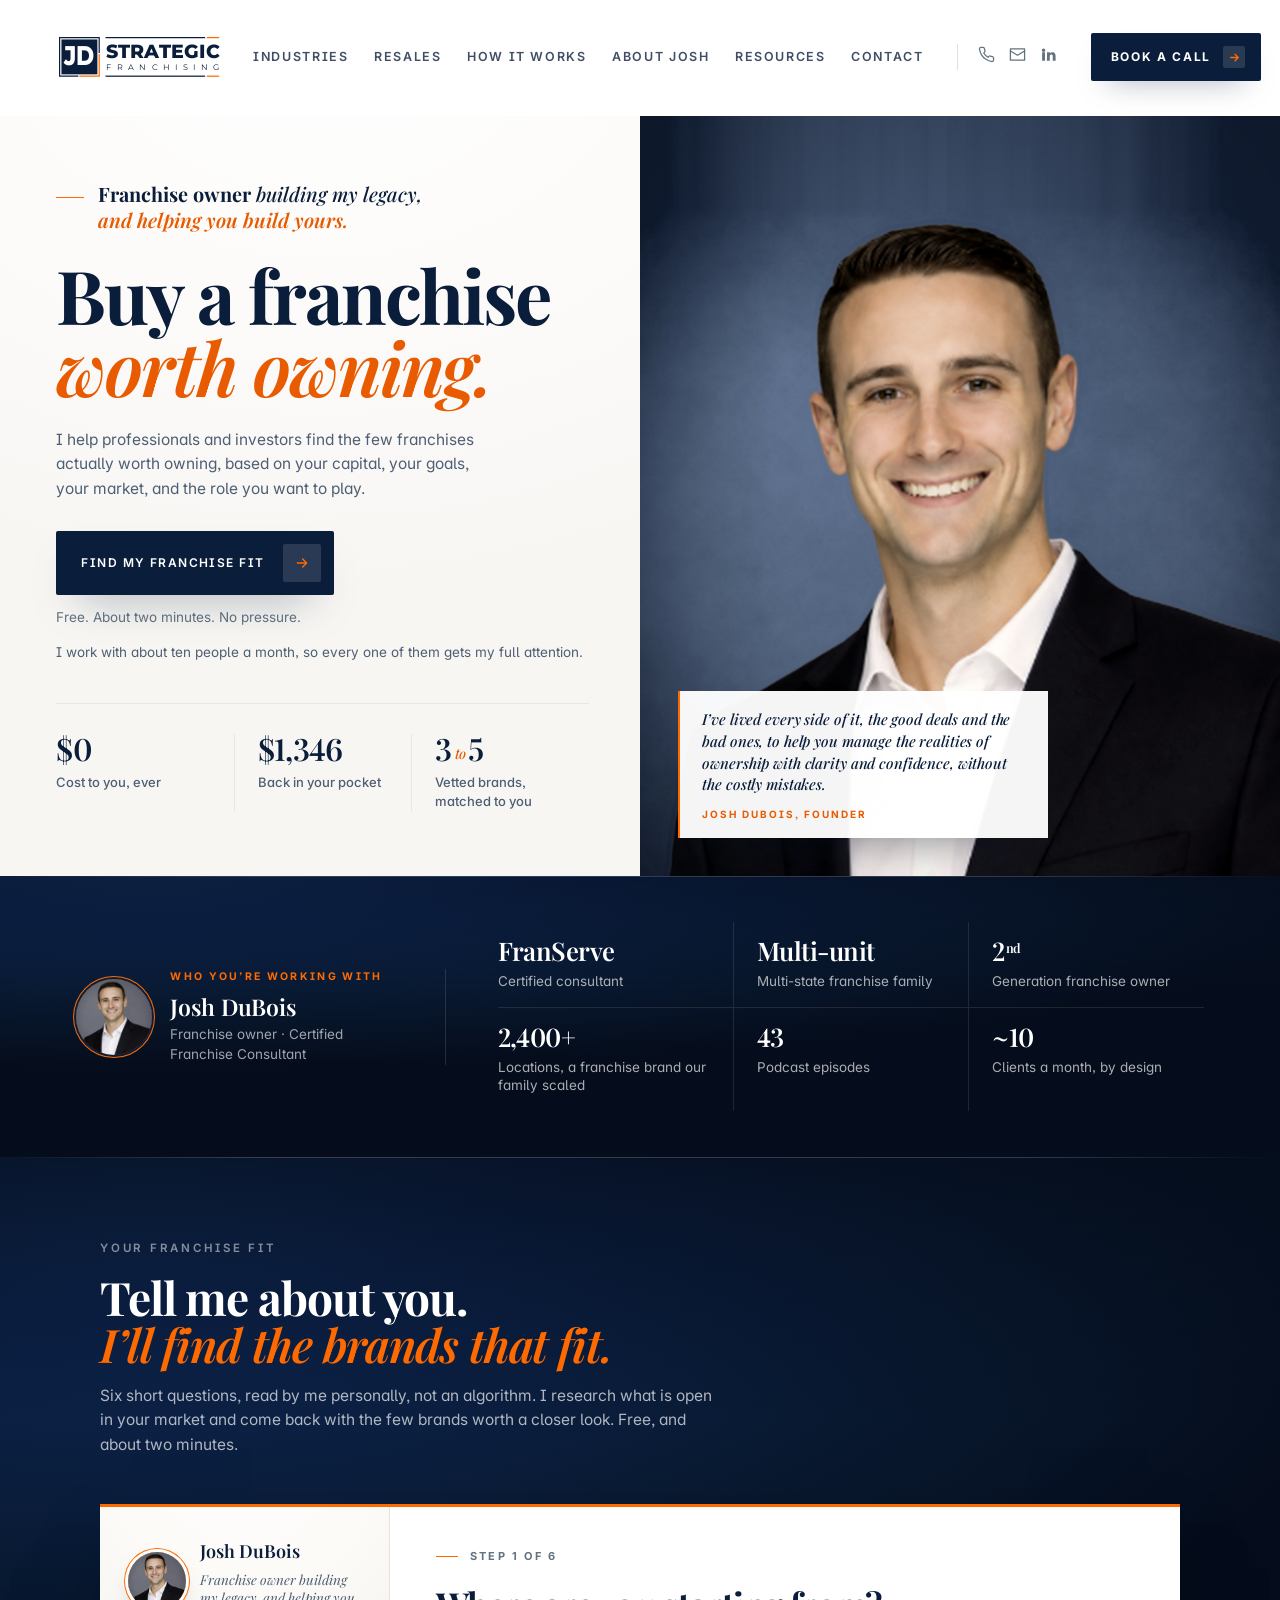
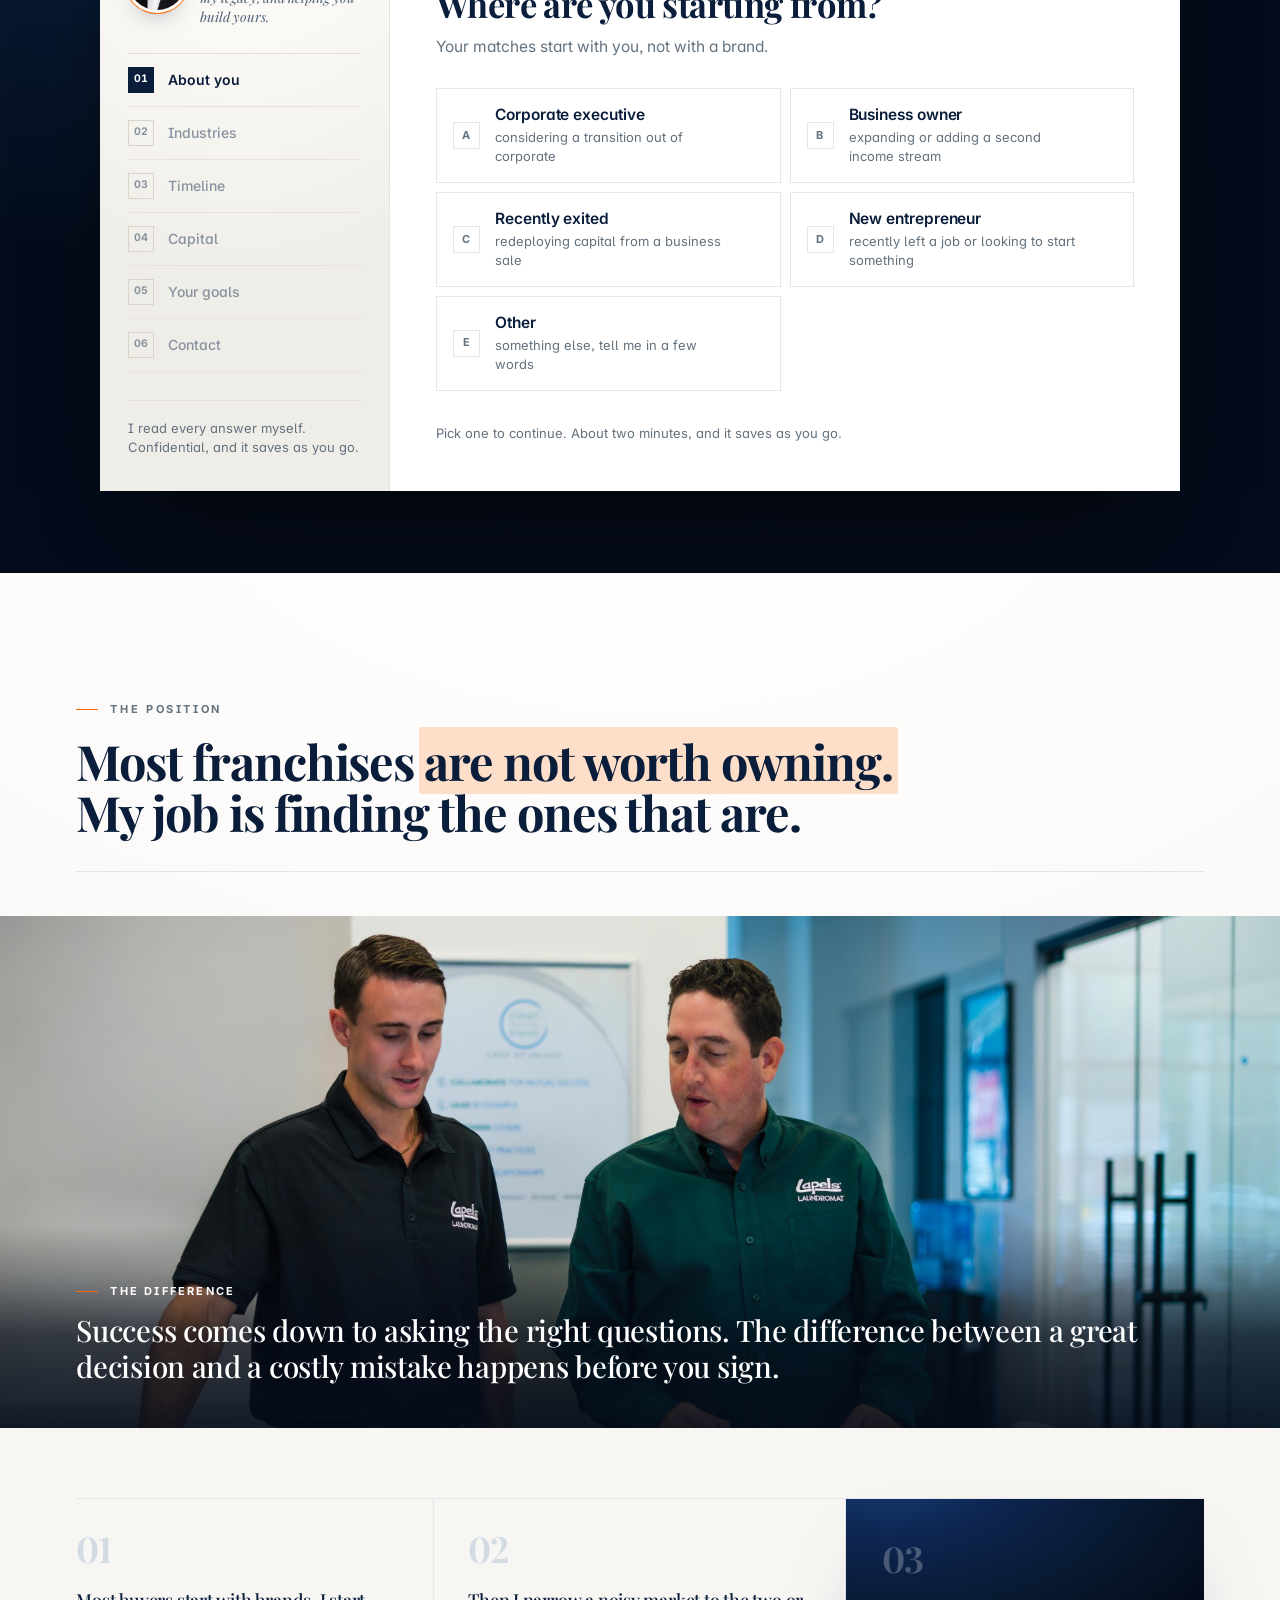
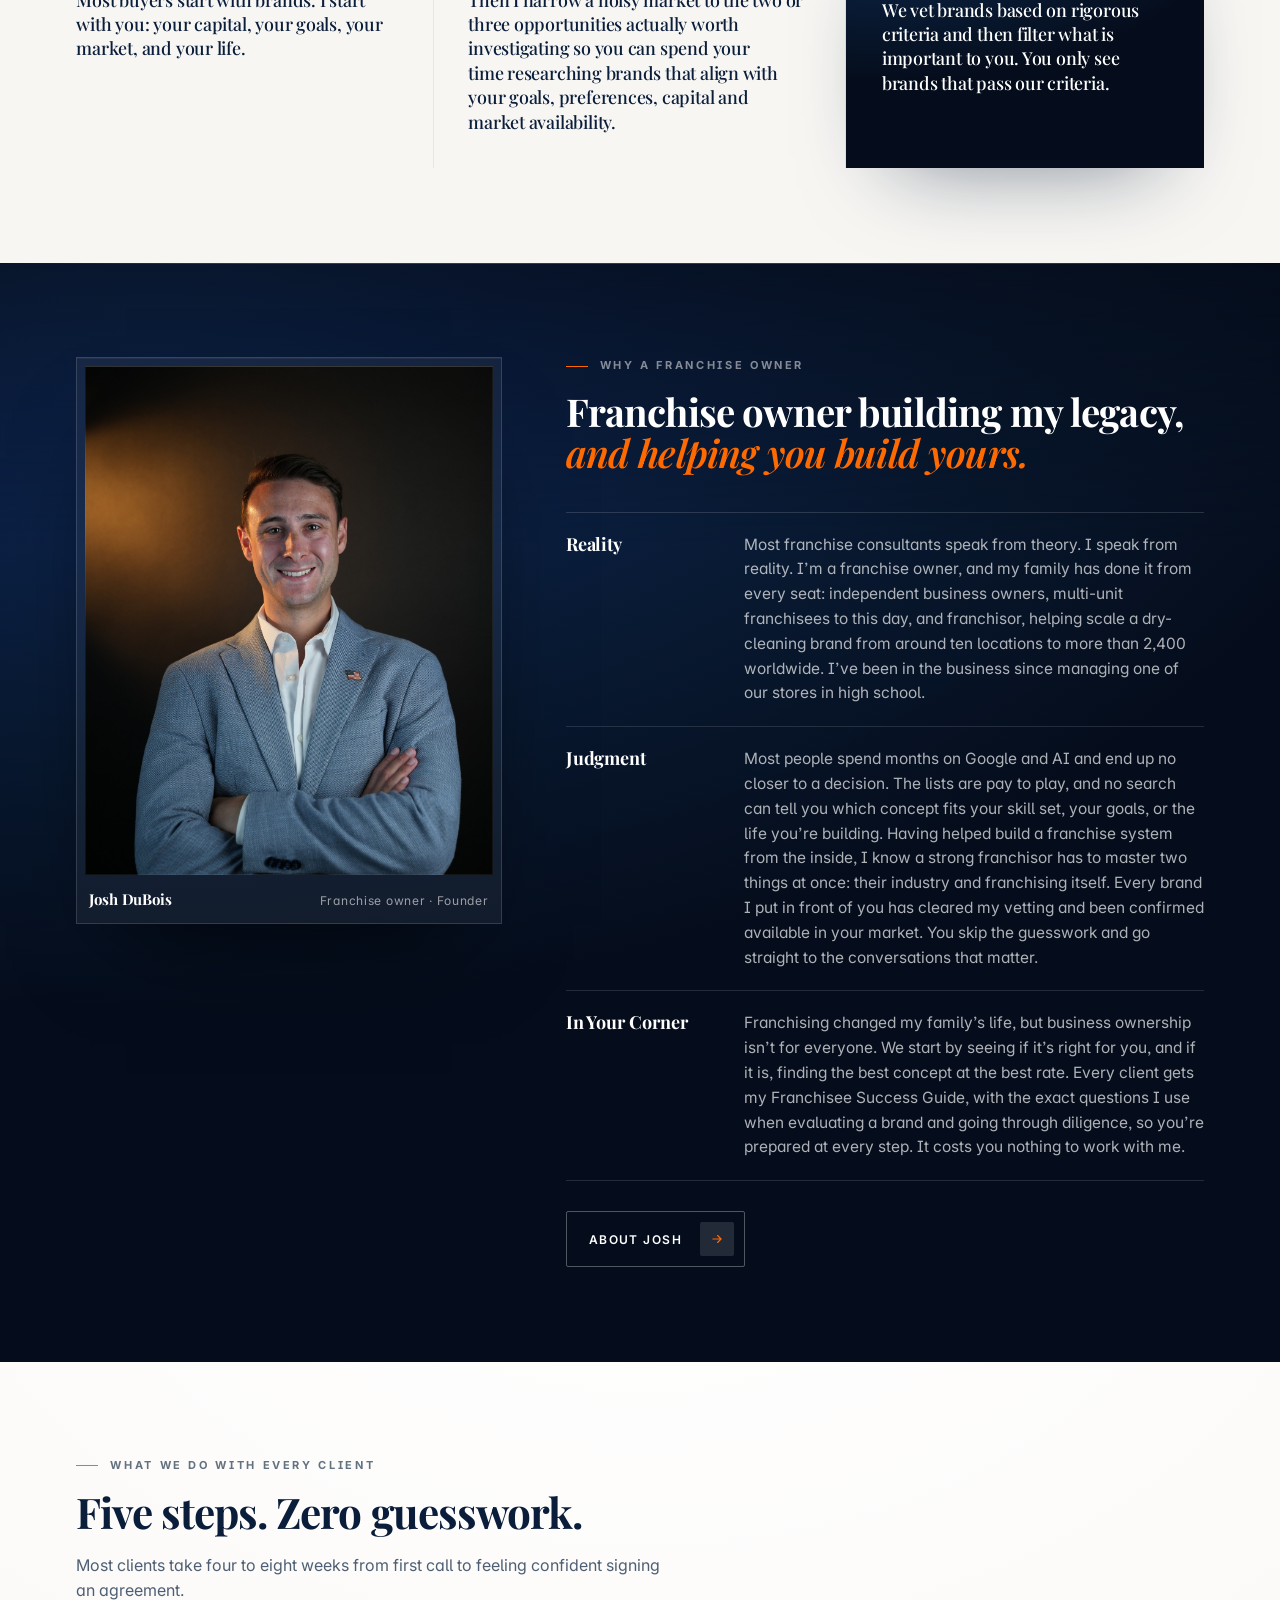
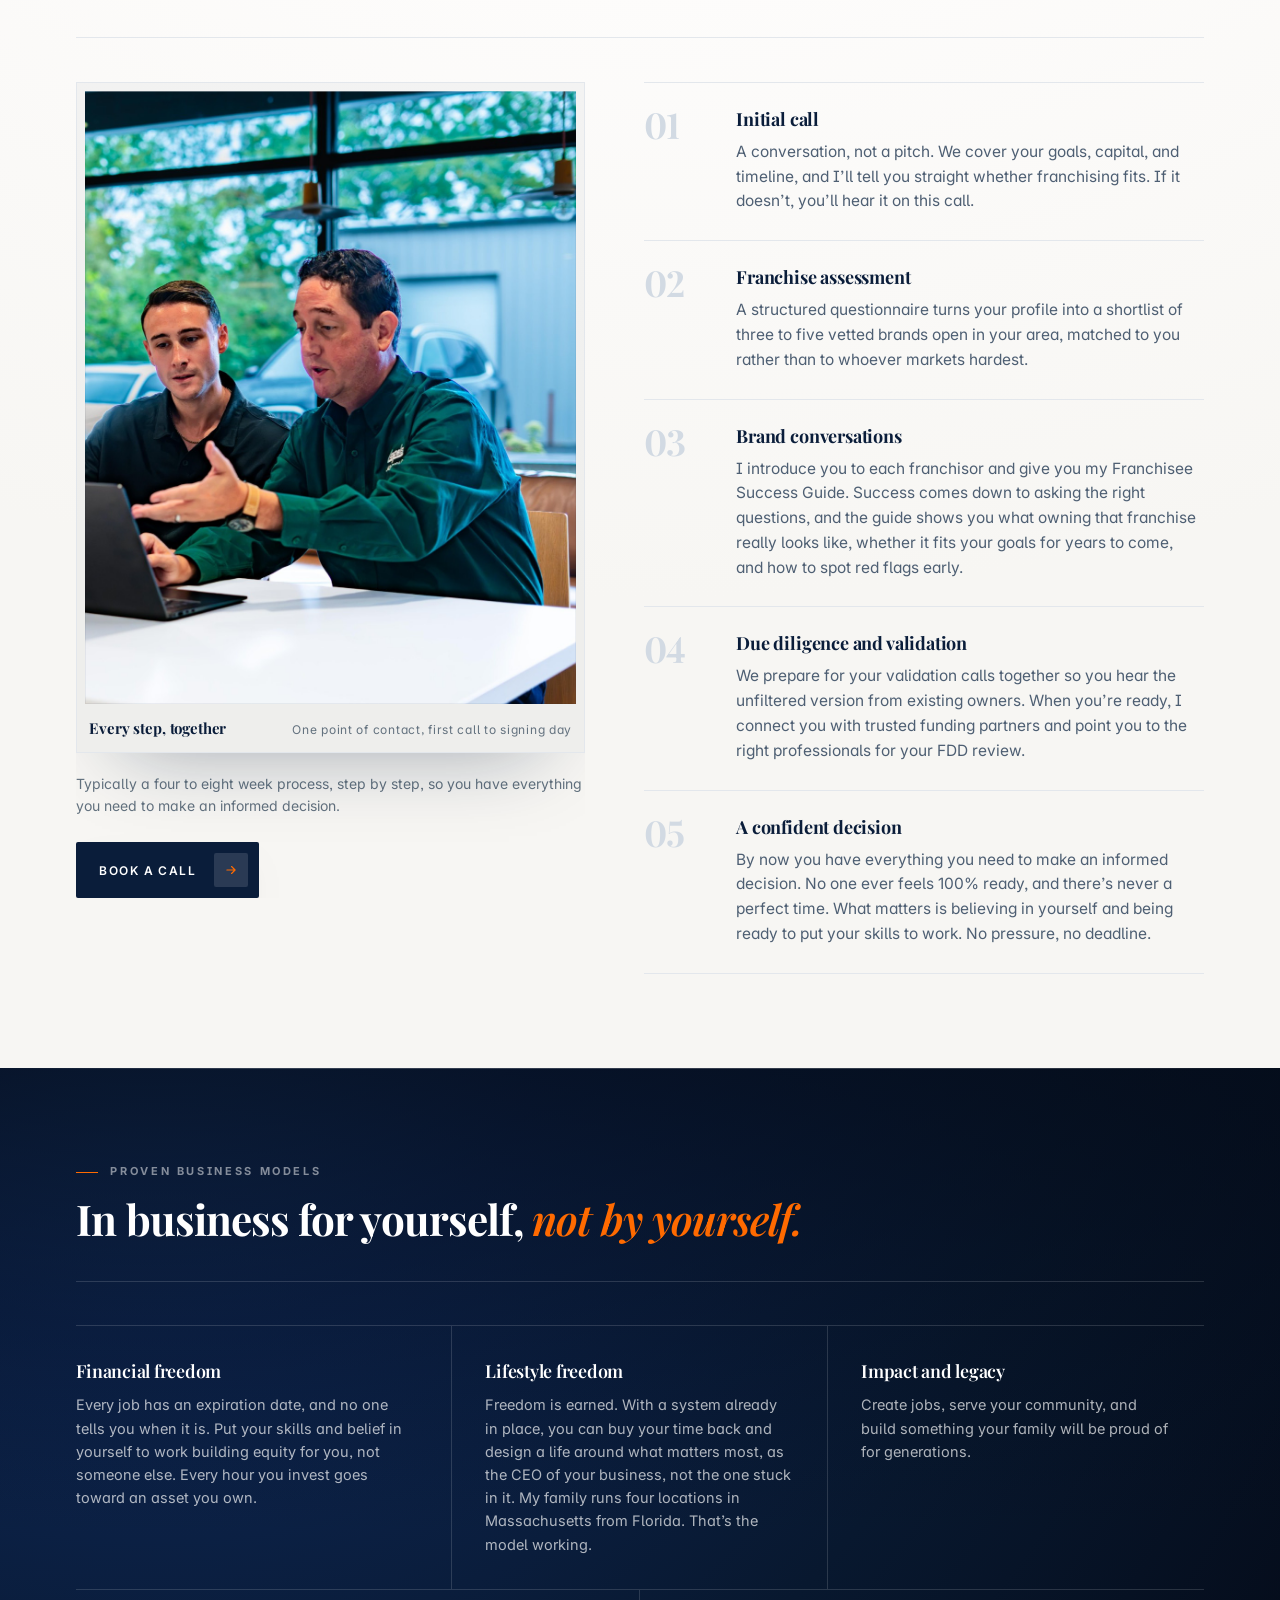
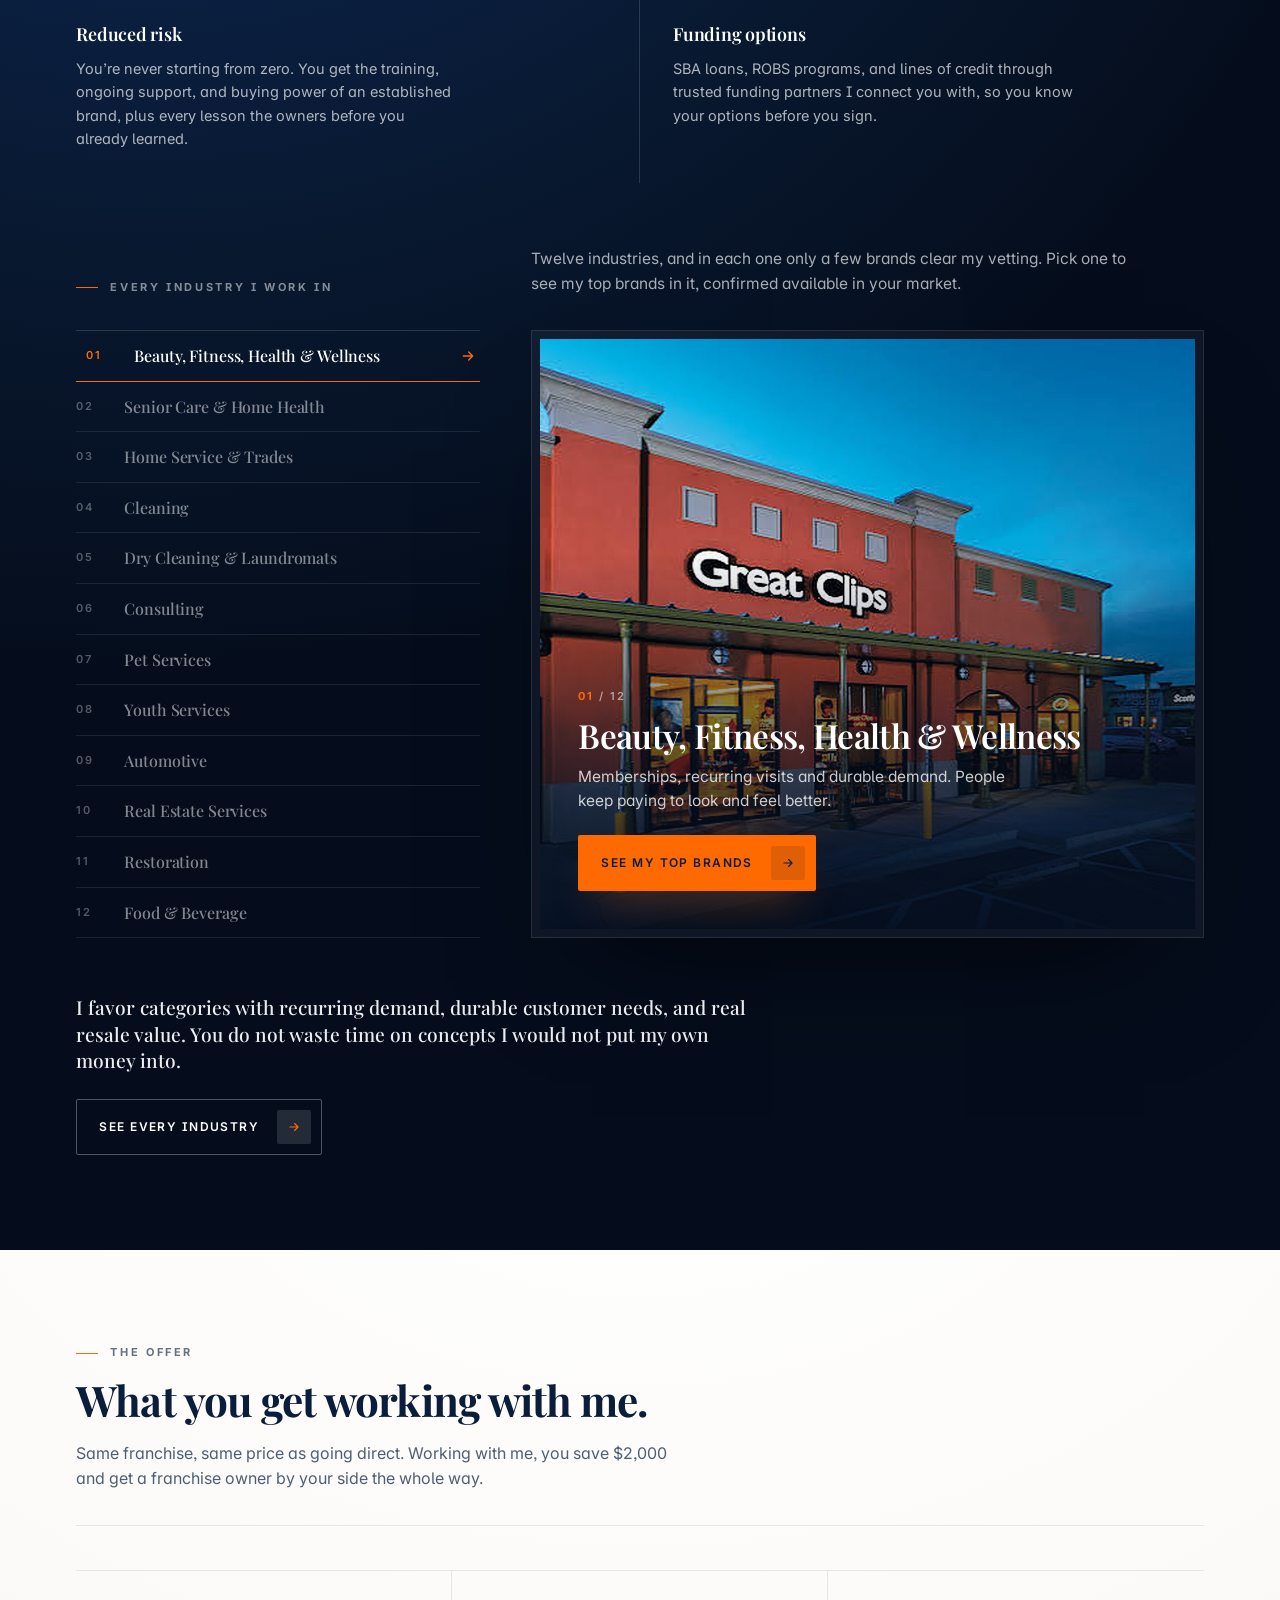
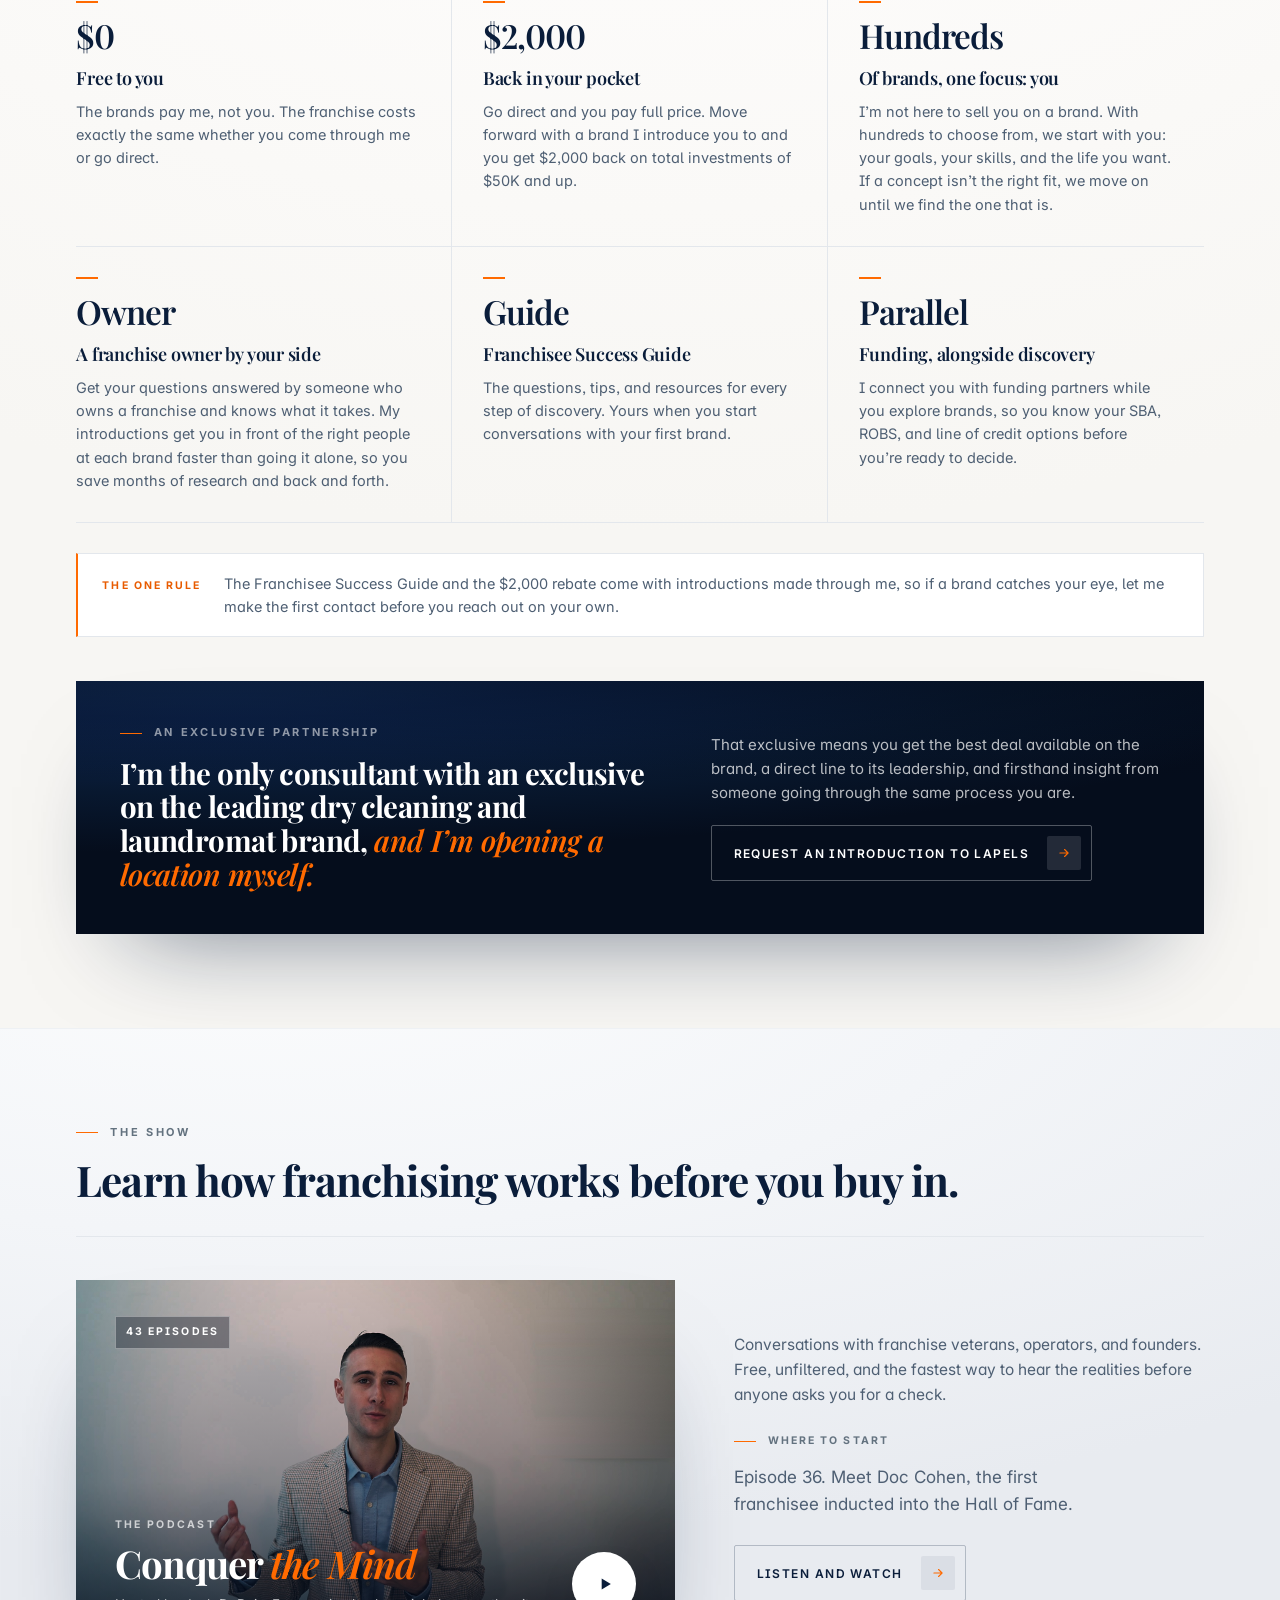
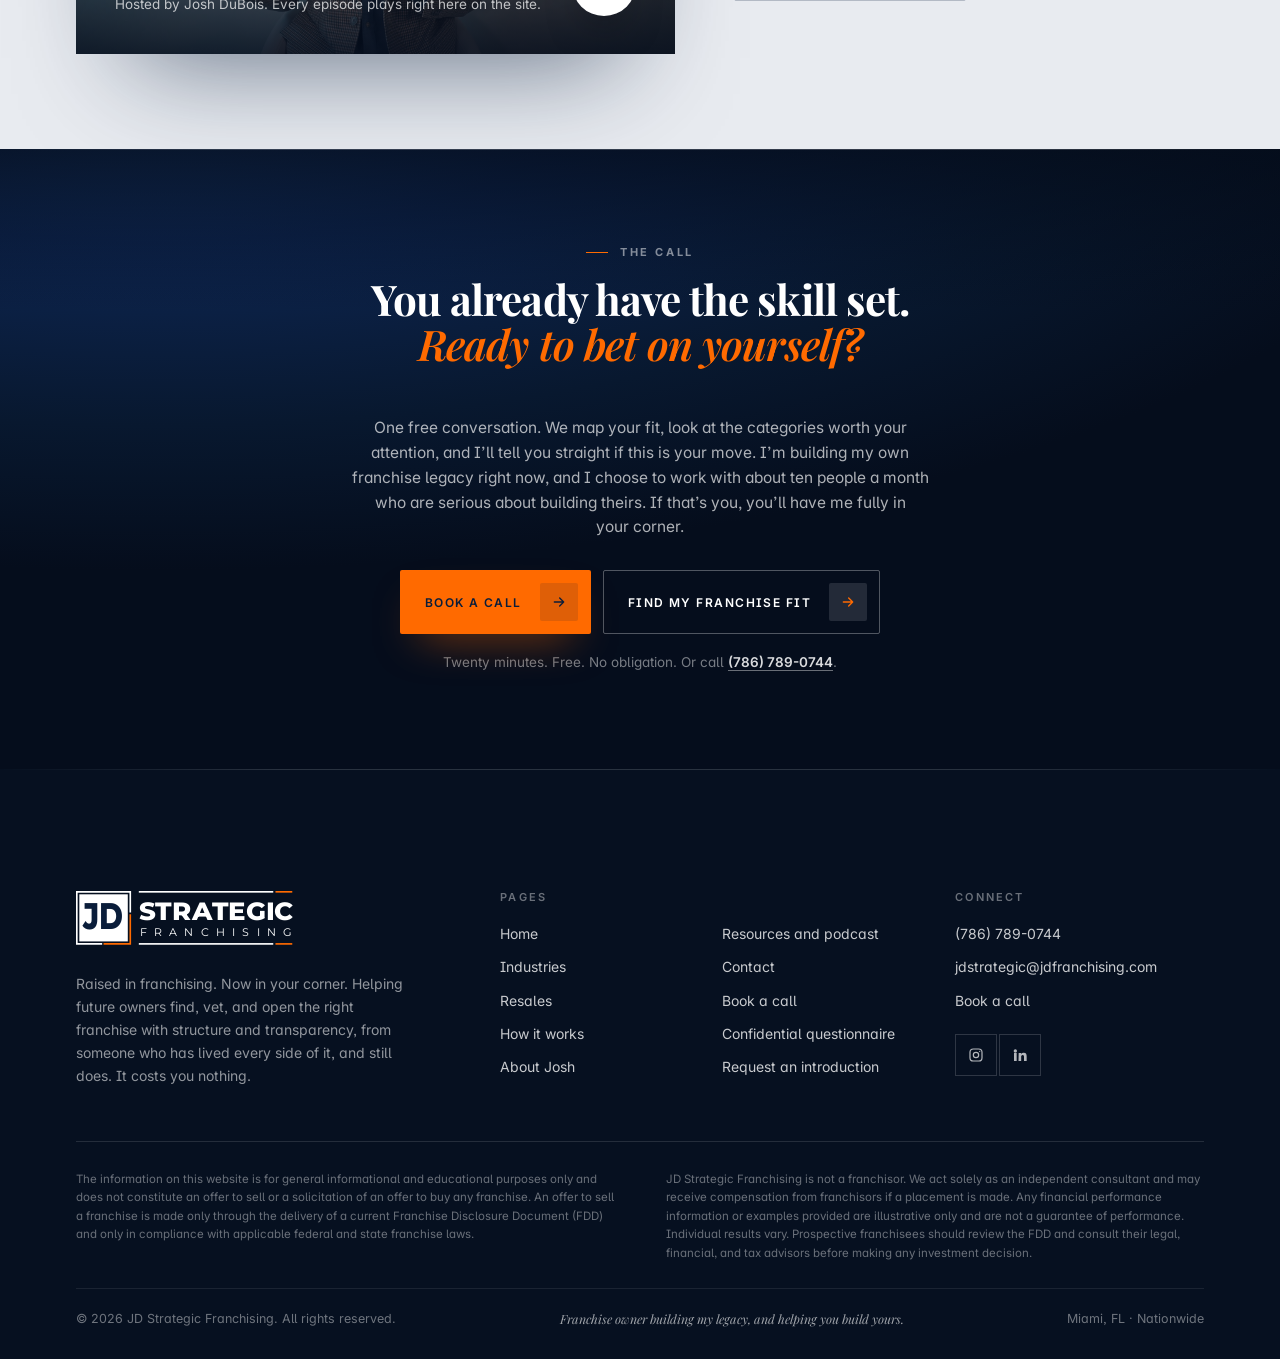
==== index.html @ 0be51eba "Round 29: industries rebuilt from Josh's Dropbox — his 12 categories and brand photos on the Industr" ====
<!doctype html>
<html lang="en">
<head>
<meta charset="utf-8">
<meta name="viewport" content="width=device-width, initial-scale=1, viewport-fit=cover">
<title>JD Strategic Franchising | Expert Franchise Coach, Top Franchise Opportunities</title>
<meta name="description" content="Expert franchise coach, free to clients. Josh DuBois, a second-generation franchise owner, helps professionals and investors find the top franchise opportunities actually worth owning, then coaches them to signing day.">
<meta name="theme-color" content="#0A1D3A">
<link rel="canonical" href="https://javmartz04-ship-it.github.io/jd-strategic-site/">
<meta property="og:type" content="website">
<meta property="og:title" content="JD Strategic Franchising | Buy a Franchise Worth Owning">
<meta property="og:description" content="Raised in franchising. Now on your side of the table.">
<link rel="icon" type="image/png" sizes="64x64" href="assets/favicon.png">
<link rel="apple-touch-icon" sizes="180x180" href="assets/apple-touch-icon.png">
<meta property="og:image" content="assets/og.jpg">
<meta property="og:url" content="https://javmartz04-ship-it.github.io/jd-strategic-site/">
<meta name="twitter:card" content="summary_large_image">
<meta name="twitter:image" content="assets/og.jpg">
<link rel="preconnect" href="https://fonts.googleapis.com">
<link rel="preconnect" href="https://fonts.gstatic.com" crossorigin>
<link href="https://fonts.googleapis.com/css2?family=Playfair+Display:ital,wght@0,400..900;1,400..900&family=Inter:opsz,wght@14..32,400..700&family=Montserrat:wght@400;800&display=swap" rel="stylesheet">
<link rel="preload" as="image" href="assets/josh/hero.jpg?v=20261029c" fetchpriority="high">
<link rel="stylesheet" href="assets/site.css">
</head>
<body>
<svg width="0" height="0" style="position:absolute" aria-hidden="true">
  <symbol id="jd-mark" viewBox="0 0 1576 392">
    <path d="M0 0H400V156H388V12H12V378H190V390H0Z" fill="var(--logo-box,#0A1D3A)"/>
    <rect x="24" y="24" width="352" height="342" fill="var(--logo-box,#0A1D3A)"/>
    <text x="50" y="276" font-family="Montserrat,Inter,system-ui,sans-serif" font-weight="800" font-size="268" textLength="294" lengthAdjust="spacingAndGlyphs" fill="var(--logo-on-box,#fff)">JD</text>
    <path d="M388 168H400V390H200V378H388Z" fill="#FF6A00"/>
    <rect x="456" y="0" width="976" height="12" fill="currentColor"/>
    <rect x="1448" y="0" width="122" height="12" fill="#FF6A00"/>
    <text x="456" y="208" font-family="Montserrat,Inter,system-ui,sans-serif" font-weight="800" font-size="184" textLength="1120" lengthAdjust="spacingAndGlyphs" fill="currentColor">STRATEGIC</text>
    <text x="462" y="324" font-family="Montserrat,Inter,system-ui,sans-serif" font-weight="400" font-size="82" textLength="1106" lengthAdjust="spacing" fill="currentColor">FRANCHISING</text>
    <rect x="456" y="378" width="976" height="12" fill="currentColor"/>
    <rect x="1448" y="378" width="122" height="12" fill="#FF6A00"/>
  </symbol>
</svg>
<header class="nav" id="nav">
  <div class="nav-in">
    <a class="brand" href="index.html" aria-label="JD Strategic Franchising, home"><svg class="logo" role="img" aria-label="JD Strategic Franchising"><use href="#jd-mark"/></svg></a>
    <nav class="nav-links" aria-label="Primary">
      <a href="industries.html">Industries</a><a href="resales.html">Resales</a><a href="process.html">How It Works</a><a href="about.html">About Josh</a><a href="podcast.html">Resources</a><a href="contact.html">Contact</a>
    </nav>
    <div class="nav-ic">
      <a href="tel:+17867890744" aria-label="Call Josh"><svg viewBox="0 0 24 24" fill="none" stroke="currentColor" stroke-width="1.8" stroke-linecap="round" aria-hidden="true"><path d="M22 16.9v3a2 2 0 0 1-2.2 2 19.8 19.8 0 0 1-8.6-3.1 19.5 19.5 0 0 1-6-6A19.8 19.8 0 0 1 2.1 4.2 2 2 0 0 1 4.1 2h3a2 2 0 0 1 2 1.7c.1 1 .4 1.9.7 2.8a2 2 0 0 1-.5 2.1L8.1 9.9a16 16 0 0 0 6 6l1.3-1.3a2 2 0 0 1 2.1-.4c.9.3 1.8.6 2.8.7a2 2 0 0 1 1.7 2Z"/></svg></a>
      <a href="mailto:jdstrategic@jdfranchising.com" aria-label="Email Josh"><svg viewBox="0 0 24 24" fill="none" stroke="currentColor" stroke-width="1.8" stroke-linecap="round" stroke-linejoin="round" aria-hidden="true"><rect x="2" y="4" width="20" height="16"/><path d="m2 7 10 6 10-6"/></svg></a>
      <a href="https://www.linkedin.com/in/joshhdubois" target="_blank" rel="noopener" aria-label="Josh on LinkedIn"><svg viewBox="0 0 24 24" fill="currentColor" aria-hidden="true"><path d="M4.98 3.5A2.5 2.5 0 1 1 2.5 6 2.5 2.5 0 0 1 4.98 3.5ZM3 8.98h4v12H3Zm7 0h3.8v1.64h.05A4.17 4.17 0 0 1 17.6 8.7c3.7 0 4.4 2.43 4.4 5.6v6.68h-4v-5.92c0-1.41-.03-3.22-1.97-3.22s-2.27 1.54-2.27 3.12v6.02h-4Z"/></svg></a>
    </div>
    <a class="nav-cta" href="book.html">Book a Call<i aria-hidden="true"><svg viewBox="0 0 24 24" fill="none" stroke="currentColor" stroke-width="2.4" stroke-linecap="round" stroke-linejoin="round"><path d="M5 12h14M13 6l6 6-6 6"/></svg></i></a>
    <button class="burger" id="burger" aria-label="Open menu" aria-expanded="false" aria-controls="mmenu"><span></span></button>
  </div>
  
</header>
<div class="mmenu" id="mmenu">
  <a href="index.html">Home</a><a href="industries.html">Industries</a><a href="resales.html">Resales</a><a href="process.html">How It Works</a><a href="about.html">About Josh</a><a href="podcast.html">Resources</a><a href="contact.html">Contact</a><a href="contact.html">Find my franchise fit</a>
  <a class="btn btn-accent" href="book.html">Book a Call<svg viewBox="0 0 24 24" fill="none" stroke="currentColor" stroke-width="2" stroke-linecap="round" stroke-linejoin="round" aria-hidden="true"><path d="M5 12h14M13 6l6 6-6 6"/></svg></a>
</div>

<main id="top">
<section class="hero" id="hero" aria-labelledby="h1">
  <div class="hero-grid">
    <div class="hero-copy">
      <p class="eyebrow hv hero-line" style="--i:0"><span><b>Franchise owner</b> building my legacy, <em>and helping you build yours.</em></span></p>
      <h1 id="h1"><span class="ln"><span>Buy a franchise</span></span><span class="ln"><span class="it">worth owning.</span></span></h1>
      <p class="hero-sub hv" style="--i:3">I help professionals and investors find the few franchises actually worth owning, based on your capital, your goals, your market, and the role you want to play.</p>
      <div class="hero-act hv" style="--i:4"><a class="btn btn-solid hero-cta" href="https://jdstrategic.org/survey">Find My Franchise Fit<svg viewBox="0 0 24 24" fill="none" stroke="currentColor" stroke-width="2" stroke-linecap="round" stroke-linejoin="round" aria-hidden="true"><path d="M5 12h14M13 6l6 6-6 6"/></svg></a><p class="reassure">Free. About two minutes. No pressure.</p><p class="spots" data-spots></p></div>
      <div class="hstats">
        <div class="hstat hv" style="--i:6"><div class="n">$0</div><div class="l">Cost to you, ever</div></div>
        <div class="hstat hv" style="--i:7"><div class="n">$<span data-count="2000" data-fmt="comma">0</span></div><div class="l">Back in your pocket</div></div>
        <div class="hstat hv" style="--i:8"><div class="n">3<span class="to">to</span>5</div><div class="l">Vetted brands, matched to you</div></div>
      </div>
    </div>
    <figure class="hero-photo">
      <img src="assets/josh/hero.jpg?v=20261029c" width="1424" height="1600" alt="Josh DuBois, founder of JD Strategic Franchising" fetchpriority="high" decoding="async">
      <figcaption class="hero-quote hv" style="--i:9"><p>I&rsquo;ve lived every side of it, the good deals and the bad ones, to help you manage the realities of ownership with clarity and confidence, without the costly mistakes.</p><cite>Josh DuBois, Founder</cite></figcaption>
    </figure>
  </div>
</section>
<section class="wb" aria-label="Who you are working with">
  <div class="wb-in">
    <div class="wb-id"><img src="assets/josh/face.jpg?v=20261029" width="320" height="320" alt="Josh DuBois" loading="lazy" decoding="async"><div><p class="wb-k">Who you&rsquo;re working with</p><p class="wb-name">Josh DuBois</p><p class="wb-role">Franchise owner &middot; Certified Franchise Consultant</p></div></div>
    <ul class="wb-stats">
      <li><b>FranServe</b><span>Certified consultant</span></li>
      <li><b>Multi-unit</b><span>Multi-state franchise family</span></li>
      <li><b>2<sup>nd</sup></b><span>Generation franchise owner</span></li>
      <li><b>2,400+</b><span>Locations, a franchise brand our family scaled</span></li>
      <li><b>43</b><span>Podcast episodes</span></li>
      <li><b>~10</b><span>Clients a month, by design</span></li>
    </ul>
  </div>
</section>
<section class="fit dark" id="fit" aria-labelledby="fitH">
  <div class="wrap">
    <div class="fit-head" data-r>
      <p class="eyebrow">Your franchise fit</p>
      <h2 id="fitH">Tell me about you. <span class="it br">I&rsquo;ll find the brands that fit.</span></h2>
      <p class="lede">Six short questions, read by me personally, not an algorithm. I research what is open in your market and come back with the few brands worth a closer look. Free, and about two minutes.</p>
    </div>
    <div class="fitbox fit2" data-r data-d="1">
      <aside class="fitrail" aria-label="Your progress">
        <figure class="fitwho"><img src="assets/josh/face.jpg?v=20261029" width="320" height="320" alt="Josh DuBois" loading="lazy" decoding="async"><figcaption><b>Josh DuBois</b><span>Franchise owner building my legacy, and helping you build yours.</span></figcaption></figure>
        <ol class="fitsteps"><li class="on">About you</li><li>Industries</li><li>Timeline</li><li>Capital</li><li>Your goals</li><li>Contact</li></ol>
        <p class="fitrail-note">I read every answer myself. Confidential, and it saves as you go.</p>
      </aside>
      <div class="fitmain">
      <div class="fittop"><span class="fitstep">Step 1 of 6</span></div>
      <div class="fitstage" id="fitStage" aria-live="polite">
        <div class="fitfall"><p class="fithint">The short questionnaire needs JavaScript. You can start the full one instead.</p><a class="btn btn-accent" href="questionnaire.html">Take The Full Questionnaire<svg viewBox="0 0 24 24" fill="none" stroke="currentColor" stroke-width="2" stroke-linecap="round" stroke-linejoin="round" aria-hidden="true"><path d="M5 12h14M13 6l6 6-6 6"/></svg></a></div>
      </div>
      </div>
    </div>
  </div>
</section>
<section class="chapter paper" id="position" aria-labelledby="t1">
  <div class="wrap">
    <div class="ch-open" data-r><div class="ch-head"><p class="ch-run"><i></i>The position</p><h2 class="ch-title" id="t1">Most franchises <span class="hl">are not worth owning.</span> My job is finding the ones that are.</h2></div></div>
  </div>
  <figure class="bleed" data-bleed>
    <img src="assets/josh/plans.jpg" width="2000" height="1333" style="object-position:50% 30%" alt="Josh DuBois reviewing build-out plans with a franchise owner" loading="lazy" decoding="async">
    <div class="veil" aria-hidden="true"></div>
    <figcaption><span><b>The difference</b>Success comes down to asking the right questions. The difference between a great decision and a costly mistake happens before you sign.</span></figcaption>
  </figure>
  <div class="wrap">
    <div class="pov">
      <div class="pov-c" data-r><span class="numbig">01</span><p>Most buyers start with brands. I start with you: your capital, your goals, your market, and your life.</p></div>
      <div class="pov-c" data-r data-d="1"><span class="numbig">02</span><p>Then I narrow a noisy market to the two or three opportunities actually worth investigating so you can spend your time researching brands that align with your goals, preferences, capital and market availability.</p></div>
      <div class="pov-c" data-r data-d="2"><span class="numbig">03</span><p>We vet brands based on rigorous criteria and then filter what is important to you. You only see brands that pass our criteria.</p></div>
    </div>
  </div>
</section>
<section class="chapter dark" id="who" aria-labelledby="tw">
  <div class="wrap">
    <div class="who">
      <figure class="who-fig mat r45" data-r><span class="core"><img src="assets/josh/who.jpg?v=r28" width="1333" height="1666" alt="Josh DuBois" loading="lazy" decoding="async"></span><figcaption><b>Josh DuBois</b><span>Franchise owner · Founder</span></figcaption></figure>
      <div class="who-copy">
        <div class="ch-open" data-r><div class="ch-head"><p class="ch-run"><i></i>Why a franchise owner</p><h2 class="ch-title" id="tw">Franchise owner building my legacy, <span class="it br">and helping you build yours.</span></h2></div></div>
        <div class="who-list">
          <div class="who-i" data-r><h3>Reality</h3><p>Most franchise consultants speak from theory. I speak from reality. I&rsquo;m a franchise owner, and my family has done it from every seat: independent business owners, multi-unit franchisees to this day, and franchisor, helping scale a dry-cleaning brand from around ten locations to more than 2,400 worldwide. I&rsquo;ve been in the business since managing one of our stores in high school.</p></div>
          <div class="who-i" data-r data-d="1"><h3>Judgment</h3><p>Most people spend months on Google and AI and end up no closer to a decision. The lists are pay to play, and no search can tell you which concept fits your skill set, your goals, or the life you&rsquo;re building. Having helped build a franchise system from the inside, I know a strong franchisor has to master two things at once: their industry and franchising itself. Every brand I put in front of you has cleared my vetting and been confirmed available in your market. You skip the guesswork and go straight to the conversations that matter.</p></div>
          <div class="who-i" data-r data-d="2"><h3>In Your Corner</h3><p>Franchising changed my family&rsquo;s life, but business ownership isn&rsquo;t for everyone. We start by seeing if it&rsquo;s right for you, and if it is, finding the best concept at the best rate. Every client gets my Franchisee Success Guide, with the exact questions I use when evaluating a brand and going through diligence, so you&rsquo;re prepared at every step. It costs you nothing to work with me.</p></div>
        </div>
        <a class="btn btn-ghost" href="about.html" data-r data-d="3">About Josh<svg viewBox="0 0 24 24" fill="none" stroke="currentColor" stroke-width="2" stroke-linecap="round" stroke-linejoin="round" aria-hidden="true"><path d="M5 12h14M13 6l6 6-6 6"/></svg></a>
      </div>
    </div>
  </div>
</section>
<section class="chapter paper" id="process" aria-labelledby="t3">
  <div class="wrap">
    <div class="ch-open" data-r><div class="ch-head"><p class="ch-run"><i></i>What we do with every client</p><h2 class="ch-title" id="t3">Five steps. Zero guesswork.</h2><p class="ch-lede">Most clients take four to eight weeks from first call to feeling confident signing an agreement.</p></div></div>
    <div class="proc">
      <div class="proc-fig" data-r><figure class="mat r45"><span class="core"><img src="assets/josh/proc.jpg?v=r28" width="1066" height="1333" alt="Josh DuBois working through a plan with a franchise owner" loading="lazy" decoding="async"></span><figcaption><b>Every step, together</b><span>One point of contact, first call to signing day</span></figcaption></figure><p class="cap">Typically a four to eight week process, step by step, so you have everything you need to make an informed decision.</p><a class="btn btn-solid" href="book.html" style="margin-top:26px">Book a Call<svg viewBox="0 0 24 24" fill="none" stroke="currentColor" stroke-width="2" stroke-linecap="round" stroke-linejoin="round" aria-hidden="true"><path d="M5 12h14M13 6l6 6-6 6"/></svg></a></div>
      <div class="proc-list">
        <div class="proc-row" data-r><span class="numbig">01</span><div><h3>Initial call</h3><p>A conversation, not a pitch. We cover your goals, capital, and timeline, and I&rsquo;ll tell you straight whether franchising fits. If it doesn&rsquo;t, you&rsquo;ll hear it on this call.</p></div></div>
        <div class="proc-row" data-r data-d="1"><span class="numbig">02</span><div><h3>Franchise assessment</h3><p>A structured questionnaire turns your profile into a shortlist of three to five vetted brands open in your area, matched to you rather than to whoever markets hardest.</p></div></div>
        <div class="proc-row" data-r data-d="2"><span class="numbig">03</span><div><h3>Brand conversations</h3><p>I introduce you to each franchisor and give you my Franchisee Success Guide. Success comes down to asking the right questions, and the guide shows you what owning that franchise really looks like, whether it fits your goals for years to come, and how to spot red flags early.</p></div></div>
        <div class="proc-row" data-r data-d="3"><span class="numbig">04</span><div><h3>Due diligence and validation</h3><p>We prepare for your validation calls together so you hear the unfiltered version from existing owners. When you&rsquo;re ready, I connect you with trusted funding partners and point you to the right professionals for your FDD review.</p></div></div>
        <div class="proc-row" data-r data-d="4"><span class="numbig">05</span><div><h3>A confident decision</h3><p>By now you have everything you need to make an informed decision. No one ever feels 100% ready, and there&rsquo;s never a perfect time. What matters is believing in yourself and being ready to put your skills to work. No pressure, no deadline.</p></div></div>
      </div>
    </div>
  </div>
</section>
<section class="chapter dark" id="money" aria-labelledby="t4">
  <div class="wrap">
    <div class="ch-open" data-r><div class="ch-head"><p class="ch-run"><i></i>Proven business models</p><h2 class="ch-title" id="t4">In business for yourself, <span class="it">not by yourself.</span></h2></div></div>
    <div class="why five" data-r data-d="1">
      <div class="why-c"><h3>Financial freedom</h3><p>Every job has an expiration date, and no one tells you when it is. Put your skills and belief in yourself to work building equity for you, not someone else. Every hour you invest goes toward an asset you own.</p></div>
      <div class="why-c"><h3>Lifestyle freedom</h3><p>Freedom is earned. With a system already in place, you can buy your time back and design a life around what matters most, as the CEO of your business, not the one stuck in it. My family runs four locations in Massachusetts from Florida. That&rsquo;s the model working.</p></div>
      <div class="why-c"><h3>Impact and legacy</h3><p>Create jobs, serve your community, and build something your family will be proud of for generations.</p></div>
      <div class="why-c wide"><h3>Reduced risk</h3><p>You&rsquo;re never starting from zero. You get the training, ongoing support, and buying power of an established brand, plus every lesson the owners before you already learned.</p></div>
      <div class="why-c wide"><h3>Funding options</h3><p>SBA loans, ROBS programs, and lines of credit through trusted funding partners I connect you with, so you know your options before you sign.</p></div>
    </div>
  </div>
  <div class="wrap">
    <div class="inx-head" data-r><p class="ch-run"><i></i>Every industry I work in</p><p class="inx-sub">Twelve industries, and in each one only a few brands clear my vetting. Pick one to see my top brands in it, confirmed available in your market.</p></div>
    <div class="inx" id="inx" data-r data-d="1">
      <div class="inx-list" role="tablist" aria-label="Industries">
        <button type="button" class="inx-i" role="tab" id="inxT0" aria-controls="inxStage" aria-selected="true" data-i="0" data-name="Beauty, Fitness, Health &amp; Wellness" data-q="Health,%20Wellness%20%26%20Beauty" data-b="Memberships, recurring visits and durable demand. People keep paying to look and feel better."><span class="n">01</span><span class="t">Beauty, Fitness, Health &amp; Wellness</span><span class="go" aria-hidden="true"><svg viewBox="0 0 24 24" fill="none" stroke="currentColor" stroke-width="2" stroke-linecap="round" stroke-linejoin="round" aria-hidden="true"><path d="M5 12h14M13 6l6 6-6 6"/></svg></span><i class="bar" aria-hidden="true"></i></button>
        <button type="button" class="inx-i" role="tab" id="inxT1" aria-controls="inxStage" aria-selected="false" data-i="1" data-name="Senior Care &amp; Home Health" data-q="Senior%20Care" data-b="Demographics doing the work for you. Ten thousand Americans turn 65 every day."><span class="n">02</span><span class="t">Senior Care &amp; Home Health</span><span class="go" aria-hidden="true"><svg viewBox="0 0 24 24" fill="none" stroke="currentColor" stroke-width="2" stroke-linecap="round" stroke-linejoin="round" aria-hidden="true"><path d="M5 12h14M13 6l6 6-6 6"/></svg></span><i class="bar" aria-hidden="true"></i></button>
        <button type="button" class="inx-i" role="tab" id="inxT2" aria-controls="inxStage" aria-selected="false" data-i="2" data-name="Home Service &amp; Trades" data-q="Home%20Improvement%20%26%20Services" data-b="Always in demand, low overhead, and most of it runs from a van and a phone."><span class="n">03</span><span class="t">Home Service &amp; Trades</span><span class="go" aria-hidden="true"><svg viewBox="0 0 24 24" fill="none" stroke="currentColor" stroke-width="2" stroke-linecap="round" stroke-linejoin="round" aria-hidden="true"><path d="M5 12h14M13 6l6 6-6 6"/></svg></span><i class="bar" aria-hidden="true"></i></button>
        <button type="button" class="inx-i" role="tab" id="inxT3" aria-controls="inxStage" aria-selected="false" data-i="3" data-name="Cleaning" data-q="Cleaning%20Services" data-b="Contract revenue, repeat customers, and a model that scales by adding crews."><span class="n">04</span><span class="t">Cleaning</span><span class="go" aria-hidden="true"><svg viewBox="0 0 24 24" fill="none" stroke="currentColor" stroke-width="2" stroke-linecap="round" stroke-linejoin="round" aria-hidden="true"><path d="M5 12h14M13 6l6 6-6 6"/></svg></span><i class="bar" aria-hidden="true"></i></button>
        <button type="button" class="inx-i" role="tab" id="inxT4" aria-controls="inxStage" aria-selected="false" data-i="4" data-name="Dry Cleaning &amp; Laundromats" data-q="Laundry%20%26%20Dry%20Cleaning" data-b="Essential, recurring and recession-resistant. The category I chose for my own first location."><span class="n">05</span><span class="t">Dry Cleaning &amp; Laundromats</span><span class="go" aria-hidden="true"><svg viewBox="0 0 24 24" fill="none" stroke="currentColor" stroke-width="2" stroke-linecap="round" stroke-linejoin="round" aria-hidden="true"><path d="M5 12h14M13 6l6 6-6 6"/></svg></span><i class="bar" aria-hidden="true"></i></button>
        <button type="button" class="inx-i" role="tab" id="inxT5" aria-controls="inxStage" aria-selected="false" data-i="5" data-name="Consulting" data-q="B2B%20%26%20Business%20Services" data-b="Businesses buying from businesses. Bigger tickets, longer relationships."><span class="n">06</span><span class="t">Consulting</span><span class="go" aria-hidden="true"><svg viewBox="0 0 24 24" fill="none" stroke="currentColor" stroke-width="2" stroke-linecap="round" stroke-linejoin="round" aria-hidden="true"><path d="M5 12h14M13 6l6 6-6 6"/></svg></span><i class="bar" aria-hidden="true"></i></button>
        <button type="button" class="inx-i" role="tab" id="inxT6" aria-controls="inxStage" aria-selected="false" data-i="6" data-name="Pet Services" data-q="Pet%20Services" data-b="Owners spend on pets the way they spend on kids. Grooming, boarding, care."><span class="n">07</span><span class="t">Pet Services</span><span class="go" aria-hidden="true"><svg viewBox="0 0 24 24" fill="none" stroke="currentColor" stroke-width="2" stroke-linecap="round" stroke-linejoin="round" aria-hidden="true"><path d="M5 12h14M13 6l6 6-6 6"/></svg></span><i class="bar" aria-hidden="true"></i></button>
        <button type="button" class="inx-i" role="tab" id="inxT7" aria-controls="inxStage" aria-selected="false" data-i="7" data-name="Youth Services" data-q="Child%20Services%20%26%20Education" data-b="Parents pay for an edge, in every economy. Enrichment, tutoring, sport."><span class="n">08</span><span class="t">Youth Services</span><span class="go" aria-hidden="true"><svg viewBox="0 0 24 24" fill="none" stroke="currentColor" stroke-width="2" stroke-linecap="round" stroke-linejoin="round" aria-hidden="true"><path d="M5 12h14M13 6l6 6-6 6"/></svg></span><i class="bar" aria-hidden="true"></i></button>
        <button type="button" class="inx-i" role="tab" id="inxT8" aria-controls="inxStage" aria-selected="false" data-i="8" data-name="Automotive" data-q="Automotive" data-b="Cars need service whatever the market is doing. Repeat, essential, local."><span class="n">09</span><span class="t">Automotive</span><span class="go" aria-hidden="true"><svg viewBox="0 0 24 24" fill="none" stroke="currentColor" stroke-width="2" stroke-linecap="round" stroke-linejoin="round" aria-hidden="true"><path d="M5 12h14M13 6l6 6-6 6"/></svg></span><i class="bar" aria-hidden="true"></i></button>
        <button type="button" class="inx-i" role="tab" id="inxT9" aria-controls="inxStage" aria-selected="false" data-i="9" data-name="Real Estate Services" data-q="Real%20Estate%20%26%20Property" data-b="Property management, inspection, and the services every home needs."><span class="n">10</span><span class="t">Real Estate Services</span><span class="go" aria-hidden="true"><svg viewBox="0 0 24 24" fill="none" stroke="currentColor" stroke-width="2" stroke-linecap="round" stroke-linejoin="round" aria-hidden="true"><path d="M5 12h14M13 6l6 6-6 6"/></svg></span><i class="bar" aria-hidden="true"></i></button>
        <button type="button" class="inx-i" role="tab" id="inxT10" aria-controls="inxStage" aria-selected="false" data-i="10" data-name="Restoration" data-q="Restoration%20%26%20Repair" data-b="Water, fire, storm. Insurance pays, and the phone rings whether you market or not."><span class="n">11</span><span class="t">Restoration</span><span class="go" aria-hidden="true"><svg viewBox="0 0 24 24" fill="none" stroke="currentColor" stroke-width="2" stroke-linecap="round" stroke-linejoin="round" aria-hidden="true"><path d="M5 12h14M13 6l6 6-6 6"/></svg></span><i class="bar" aria-hidden="true"></i></button>
        <button type="button" class="inx-i" role="tab" id="inxT11" aria-controls="inxStage" aria-selected="false" data-i="11" data-name="Food &amp; Beverage" data-q="Food%20%26%20Beverage" data-b="The category everyone knows. Unit economics decide it, not the brand."><span class="n">12</span><span class="t">Food &amp; Beverage</span><span class="go" aria-hidden="true"><svg viewBox="0 0 24 24" fill="none" stroke="currentColor" stroke-width="2" stroke-linecap="round" stroke-linejoin="round" aria-hidden="true"><path d="M5 12h14M13 6l6 6-6 6"/></svg></span><i class="bar" aria-hidden="true"></i></button>
      </div>
      <div class="inx-stage">
        <div class="inx-core" id="inxStage" role="tabpanel" aria-labelledby="inxT0">
          <img class="inx-f on" src="assets/ind/beauty.jpg" width="1500" height="1000" alt="" loading="eager" decoding="async">
          <img class="inx-f" src="assets/ind/senior.jpg" width="1500" height="1000" alt="" loading="lazy" decoding="async">
          <img class="inx-f" src="assets/ind/home.jpg" width="1500" height="1000" alt="" loading="lazy" decoding="async">
          <img class="inx-f" src="assets/ind/cleaning.jpg" width="1500" height="1000" alt="" loading="lazy" decoding="async">
          <img class="inx-f" src="assets/ind/laundry.jpg" width="1500" height="1000" alt="" loading="lazy" decoding="async">
          <img class="inx-f" src="assets/ind/consulting.jpg" width="1500" height="1000" alt="" loading="lazy" decoding="async">
          <img class="inx-f" src="assets/ind/pet.jpg" width="1500" height="1000" alt="" loading="lazy" decoding="async">
          <img class="inx-f" src="assets/ind/youth.jpg" width="1500" height="1000" alt="" loading="lazy" decoding="async">
          <img class="inx-f" src="assets/ind/auto.jpg" width="1500" height="1000" alt="" loading="lazy" decoding="async">
          <img class="inx-f" src="assets/ind/realestate.jpg" width="1500" height="1000" alt="" loading="lazy" decoding="async">
          <img class="inx-f" src="assets/ind/restoration.jpg" width="1500" height="1000" alt="" loading="lazy" decoding="async">
          <img class="inx-f" src="assets/ind/food.jpg" width="1500" height="1000" alt="" loading="lazy" decoding="async">
          <div class="inx-veil" aria-hidden="true"></div>
          <div class="inx-cap" id="inxCap"><span class="inx-k"><b id="inxN">01</b> / 12</span><h3 id="inxH">Beauty, Fitness, Health &amp; Wellness</h3><p id="inxB">Memberships, recurring visits and durable demand. People keep paying to look and feel better.</p><a class="btn btn-accent" id="inxA" href="contact.html?cat=Health,%20Wellness%20%26%20Beauty">See My Top Brands<svg viewBox="0 0 24 24" fill="none" stroke="currentColor" stroke-width="2" stroke-linecap="round" stroke-linejoin="round" aria-hidden="true"><path d="M5 12h14M13 6l6 6-6 6"/></svg></a></div>
        </div>
      </div>
    </div>
    <p class="cats-foot" data-r>I favor categories with recurring demand, durable customer needs, and real resale value. You do not waste time on concepts I would not put my own money into.</p><a class="btn btn-ghost" href="industries.html" data-r data-d="1" style="margin-top:26px">See Every Industry<svg viewBox="0 0 24 24" fill="none" stroke="currentColor" stroke-width="2" stroke-linecap="round" stroke-linejoin="round" aria-hidden="true"><path d="M5 12h14M13 6l6 6-6 6"/></svg></a>
  </div>
</section>
<section class="chapter paper" id="offer" aria-labelledby="to">
  <div class="wrap">
    <div class="ch-open" data-r><div class="ch-head"><p class="ch-run"><i></i>The offer</p><h2 class="ch-title" id="to">What you get working with me.</h2><p class="ch-lede">Same franchise, same price as going direct. Working with me, you save $2,000 and get a franchise owner by your side the whole way.</p></div></div>
    <div class="offers six">
      <div class="offer" data-r><b>$0</b><h3>Free to you</h3><p>The brands pay me, not you. The franchise costs exactly the same whether you come through me or go direct.</p></div>
      <div class="offer" data-r data-d="1"><b>$2,000</b><h3>Back in your pocket</h3><p>Go direct and you pay full price. Move forward with a brand I introduce you to and you get $2,000 back on total investments of $50K and up.</p></div>
      <div class="offer" data-r data-d="2"><b>Hundreds</b><h3>Of brands, one focus: you</h3><p>I&rsquo;m not here to sell you on a brand. With hundreds to choose from, we start with you: your goals, your skills, and the life you want. If a concept isn&rsquo;t the right fit, we move on until we find the one that is.</p></div>
      <div class="offer" data-r><b>Owner</b><h3>A franchise owner by your side</h3><p>Get your questions answered by someone who owns a franchise and knows what it takes. My introductions get you in front of the right people at each brand faster than going it alone, so you save months of research and back and forth.</p></div>
      <div class="offer" data-r data-d="1"><b>Guide</b><h3>Franchisee Success Guide</h3><p>The questions, tips, and resources for every step of discovery. Yours when you start conversations with your first brand.</p></div>
      <div class="offer" data-r data-d="2"><b>Parallel</b><h3>Funding, alongside discovery</h3><p>I connect you with funding partners while you explore brands, so you know your SBA, ROBS, and line of credit options before you&rsquo;re ready to decide.</p></div>
    </div>
    <p class="offers-foot note" data-r><b>The one rule</b>The Franchisee Success Guide and the $2,000 rebate come with introductions made through me, so if a brand catches your eye, let me make the first contact before you reach out on your own.</p>
    <div class="excl" data-r><div class="excl-l"><p class="ch-run"><i></i>An exclusive partnership</p><p class="excl-t">I&rsquo;m the only consultant with an exclusive on the leading dry cleaning and laundromat brand, <span class="it">and I&rsquo;m opening a location myself.</span></p></div><div class="excl-r"><p>That exclusive means you get the best deal available on the brand, a direct line to its leadership, and firsthand insight from someone going through the same process you are.</p><a class="btn btn-ghost" href="request.html?brand=Lapels">Request An Introduction To Lapels<svg viewBox="0 0 24 24" fill="none" stroke="currentColor" stroke-width="2" stroke-linecap="round" stroke-linejoin="round" aria-hidden="true"><path d="M5 12h14M13 6l6 6-6 6"/></svg></a></div></div>
  </div>
</section>
<section class="chapter band" id="show" aria-labelledby="t6">
  <div class="wrap">
    <div class="ch-open" data-r><div class="ch-head"><p class="ch-run"><i></i>The show</p><h2 class="ch-title" id="t6">Learn how franchising works before you buy in.</h2></div></div>
    <div class="show">
      <a class="show-poster" href="podcast.html" data-r aria-label="Open the Conquer the Mind player"><img src="assets/josh/show.jpg" width="1920" height="1200" alt="Josh DuBois on camera for Conquer the Mind" loading="lazy" decoding="async"><span class="show-chip">43 episodes</span><span class="show-lock"><span><small>The podcast</small><b>Conquer <i>the Mind</i></b><em>Hosted by Josh DuBois. Every episode plays right here on the site.</em></span><span class="pl"><svg viewBox="0 0 24 24" fill="currentColor" aria-hidden="true"><path d="M8 5.5v13l11-6.5z"/></svg></span></span></a>
      <div class="show-copy" data-r data-d="1">
        <p class="lede">Conversations with franchise veterans, operators, and founders. Free, unfiltered, and the fastest way to hear the realities before anyone asks you for a check.</p>
        <p class="pod-k">Where to start</p>
        <p class="pod-start">Episode 36. Meet Doc Cohen, the first franchisee inducted into the Hall of Fame.</p>
        <a class="btn btn-ghost" href="podcast.html">Listen And Watch<svg viewBox="0 0 24 24" fill="none" stroke="currentColor" stroke-width="2" stroke-linecap="round" stroke-linejoin="round" aria-hidden="true"><path d="M5 12h14M13 6l6 6-6 6"/></svg></a>
      </div>
    </div>
  </div>
</section>
<section class="chapter dark" id="cta" aria-labelledby="t7">
  <div class="wrap">
    <div class="ch-open center" data-r><div class="ch-head"><p class="ch-run"><i></i>The call</p><h2 class="ch-title" id="t7">You already have the skill set. <span class="it br">Ready to bet on yourself?</span></h2></div></div>
    <div class="close-c" data-r data-d="1">
      <p class="lede">One free conversation. We map your fit, look at the categories worth your attention, and I&rsquo;ll tell you straight if this is your move. I&rsquo;m building my own franchise legacy right now, and I choose to work with about ten people a month who are serious about building theirs. If that&rsquo;s you, you&rsquo;ll have me fully in your corner.</p>
      <div class="close-act"><a class="btn btn-accent" href="book.html">Book a Call<svg viewBox="0 0 24 24" fill="none" stroke="currentColor" stroke-width="2" stroke-linecap="round" stroke-linejoin="round" aria-hidden="true"><path d="M5 12h14M13 6l6 6-6 6"/></svg></a><a class="btn btn-ghost" href="index.html#fit">Find My Franchise Fit<svg viewBox="0 0 24 24" fill="none" stroke="currentColor" stroke-width="2" stroke-linecap="round" stroke-linejoin="round" aria-hidden="true"><path d="M5 12h14M13 6l6 6-6 6"/></svg></a></div>
      <p class="reassure">Twenty minutes. Free. No obligation. Or call <a class="tlink" href="tel:+17867890744">(786) 789-0744</a>.</p>
    </div>
  </div>
</section>
</main>

<div class="mbar" id="mbar" aria-label="Quick actions"><a class="btn btn-accent" href="https://jdstrategic.org/survey">Find My Franchise Fit<svg viewBox="0 0 24 24" fill="none" stroke="currentColor" stroke-width="2" stroke-linecap="round" stroke-linejoin="round" aria-hidden="true"><path d="M5 12h14M13 6l6 6-6 6"/></svg></a><a class="mbar-call" href="tel:+17867890744" aria-label="Call Josh"><svg viewBox="0 0 24 24" fill="none" stroke="currentColor" stroke-width="1.8" stroke-linecap="round" aria-hidden="true"><path d="M22 16.9v3a2 2 0 0 1-2.2 2 19.8 19.8 0 0 1-8.6-3.1 19.5 19.5 0 0 1-6-6A19.8 19.8 0 0 1 2.1 4.2 2 2 0 0 1 4.1 2h3a2 2 0 0 1 2 1.7c.1 1 .4 1.9.7 2.8a2 2 0 0 1-.5 2.1L8.1 9.9a16 16 0 0 0 6 6l1.3-1.3a2 2 0 0 1 2.1-.4c.9.3 1.8.6 2.8.7a2 2 0 0 1 1.7 2Z"/></svg></a></div>
<footer class="foot">
  <div class="wrap">
    <div class="foot-top">
      <p class="foot-line">Raised in franchising. <span>Now on your side</span> of the table.</p>
      <a class="btn btn-ghost" href="book.html">Book a Call<svg viewBox="0 0 24 24" fill="none" stroke="currentColor" stroke-width="2" stroke-linecap="round" stroke-linejoin="round" aria-hidden="true"><path d="M5 12h14M13 6l6 6-6 6"/></svg></a>
    </div>
    <div class="foot-g">
      <div class="foot-brand"><a class="brand" href="#top"><svg class="logo" role="img" aria-label="JD Strategic Franchising"><use href="#jd-mark"/></svg></a><p>Raised in franchising. Now in your corner. Helping future owners find, vet, and open the right franchise with structure and transparency, from someone who has lived every side of it, and still does. It costs you nothing.</p></div>
      <div><h4>Pages</h4><ul><li><a href="index.html">Home</a></li><li><a href="industries.html">Industries</a></li><li><a href="resales.html">Resales</a></li><li><a href="process.html">How it works</a></li><li><a href="about.html">About Josh</a></li><li><a href="podcast.html">Resources and podcast</a></li><li><a href="contact.html">Contact</a></li><li><a href="book.html">Book a call</a></li><li><a href="questionnaire.html">Confidential questionnaire</a></li><li><a href="request.html">Request an introduction</a></li></ul></div>
      <div><h4>Connect</h4><ul><li><a href="tel:+17867890744">(786) 789-0744</a></li><li><a href="mailto:jdstrategic@jdfranchising.com">jdstrategic@jdfranchising.com</a></li><li><a href="book.html">Book a call</a></li></ul>
        <div class="fsoc"><a href="https://www.instagram.com/jdstrategic" target="_blank" rel="noopener" aria-label="JD Strategic on Instagram"><svg viewBox="0 0 24 24" fill="none" stroke="currentColor" stroke-width="1.8" aria-hidden="true"><rect x="3" y="3" width="18" height="18" rx="5"/><circle cx="12" cy="12" r="4"/><circle cx="17.5" cy="6.5" r="1" fill="currentColor" stroke="none"/></svg></a><a href="https://www.linkedin.com/in/joshhdubois" target="_blank" rel="noopener" aria-label="Josh DuBois on LinkedIn"><svg viewBox="0 0 24 24" fill="currentColor" aria-hidden="true"><path d="M4.98 3.5A2.5 2.5 0 1 1 2.5 6 2.5 2.5 0 0 1 4.98 3.5ZM3 8.98h4v12H3Zm7 0h3.8v1.64h.05A4.17 4.17 0 0 1 17.6 8.7c3.7 0 4.4 2.43 4.4 5.6v6.68h-4v-5.92c0-1.41-.03-3.22-1.97-3.22s-2.27 1.54-2.27 3.12v6.02h-4Z"/></svg></a></div></div>
    </div>
    <div class="flegal"><p>The information on this website is for general informational and educational purposes only and does not constitute an offer to sell or a solicitation of an offer to buy any franchise. An offer to sell a franchise is made only through the delivery of a current Franchise Disclosure Document (FDD) and only in compliance with applicable federal and state franchise laws.</p><p>JD Strategic Franchising is not a franchisor. We act solely as an independent consultant and may receive compensation from franchisors if a placement is made. Any financial performance information or examples provided are illustrative only and are not a guarantee of performance. Individual results vary. Prospective franchisees should review the FDD and consult their legal, financial, and tax advisors before making any investment decision.</p></div>
    <div class="fcopy"><span>&copy; 2026 JD Strategic Franchising. All rights reserved.</span><span class="fsig">Franchise owner building my legacy, and helping you build yours.</span><span>Miami, FL &middot; Nationwide</span></div>
  </div>
</footer>
<script src="assets/site.js"></script>
</body>
</html>
---- assets/site.css ----
*,*::before,*::after{box-sizing:border-box}
:root{
  --ink:#0A1D3A;--ink-deep:#061020;--ink-2:#0E2547;
  --body:#4E5F73;--muted:#63727F;--faint:#A9B4C1;
  --accent-text:#E85B00;   /* the brand orange, held to 3:1 as large display text on paper */
  --hairline:#E3E7EC;--hairline-2:#EEF1F4;
  --canvas:#FFFFFF;--cream:#FAF9F7;--band:#F5F6F8;
  --accent:#FF6A00;--accent-deep:#E55F00;
  --fd:'Playfair Display',Georgia,'Times New Roman',serif;
  --fb:'Inter',system-ui,-apple-system,sans-serif;
  --ease:cubic-bezier(.22,1,.36,1);--ease-cine:cubic-bezier(.19,1,.22,1);--ease-out:cubic-bezier(.23,1,.32,1);
  --gut:clamp(20px,4.4vw,64px);--maxw:1240px;--pad:clamp(52px,5.6vw,92px);
  --nav-h:78px;--glass:rgba(252,251,249,.72);--glass-dark:rgba(9,22,44,.60);
  /* grounds are lit, not filled: every surface has a light source and a falloff */
  --lit-paper:radial-gradient(122% 78% at 50% -14%,#FFFFFF 0%,#FDFCFB 40%,#F7F6F3 100%);
  --lit-cream:radial-gradient(128% 82% at 50% -16%,#FFFFFF 0%,#FCFBF8 36%,#F5F3EE 74%,#EFEDE7 100%);
  --lit-band:radial-gradient(124% 84% at 20% -12%,#FBFCFD 0%,#F3F5F8 48%,#E8EBF0 100%);
  --lit-navy:radial-gradient(104% 78% at 12% -10%,#183D73 0%,#0D2550 32%,#08182F 70%,#050D1C 100%);
  --edge:max(var(--gut),calc((100vw - var(--maxw)) / 2 + var(--gut)));
}
html{-webkit-text-size-adjust:100%;scroll-behavior:smooth}
body{margin:0;background:var(--canvas);color:var(--body);font-family:var(--fb);font-size:16.5px;line-height:1.6;
  -webkit-font-smoothing:antialiased;-moz-osx-font-smoothing:grayscale;font-optical-sizing:auto;
  font-feature-settings:'cv05' 1,'cv08' 1,'cv11' 1,'ss03' 1;text-rendering:optimizeLegibility}
img{max-width:100%;display:block;height:auto}
a{color:inherit;text-decoration:none}
button{font:inherit;color:inherit;background:none;border:0;cursor:pointer}
h1,h2,h3,h4{margin:0;font-family:var(--fd);color:var(--ink);font-weight:700;line-height:1.05;letter-spacing:-.014em;font-optical-sizing:auto;text-wrap:balance}
p{margin:0;text-wrap:pretty}ul{margin:0;padding:0;list-style:none}
:focus-visible{outline:2px solid var(--accent);outline-offset:4px}
::selection{background:rgba(255,106,0,.16);color:var(--ink)}
.wrap{width:100%;max-width:var(--maxw);margin:0 auto;padding-inline:var(--gut)}
section{position:relative;scroll-margin-top:calc(var(--nav-h) + 8px)}
.dark{background-color:var(--ink);background-image:linear-gradient(to bottom,rgba(4,11,24,.72),rgba(4,11,24,0) 26%),var(--lit-navy);color:rgba(255,255,255,.72);position:relative;isolation:isolate}
.dark::before{content:"";position:absolute;left:0;right:0;top:0;height:1px;z-index:1;pointer-events:none;background:linear-gradient(90deg,transparent,rgba(255,255,255,.18) 20%,rgba(255,255,255,.18) 80%,transparent)}
.paper{background-color:#fff;background-image:var(--lit-paper)}
.band{background-color:var(--band);background-image:var(--lit-band)}
.dark h1,.dark h2,.dark h3,.dark h4{color:#fff}
.eyebrow{font-family:var(--fb);font-size:11.5px;font-weight:600;letter-spacing:.24em;text-transform:uppercase;color:var(--muted);margin:0 0 28px}
.dark .eyebrow{color:rgba(255,255,255,.5)}
.display{font-family:var(--fd);font-weight:700;color:var(--ink);font-size:clamp(28px,3.8vw,52px);line-height:1.04;letter-spacing:-.02em}
.display .it{font-style:italic;color:var(--accent-text);font-weight:600}
.dark .display .it,.dark .ch-title .it{color:var(--accent)}
.dark .display{color:#fff}
.lede{font-size:clamp(15.5px,1.15vw,17.5px);line-height:1.6;color:var(--body);max-width:58ch;text-wrap:pretty}
.dark .lede{color:rgba(255,255,255,.68)}
.small{font-size:14.5px;line-height:1.6;color:var(--muted)}
.numbig{font-family:var(--fd);font-weight:700;font-size:clamp(30px,2.8vw,44px);line-height:.86;letter-spacing:-.03em;color:#D2DAE3;font-variant-numeric:lining-nums;display:block;transition:color .55s var(--ease-cine)}
.dark .numbig{color:rgba(255,255,255,.22)}

/* ================= buttons ================= */
.btn{display:inline-flex;align-items:center;justify-content:space-between;gap:20px;font-family:var(--fb);font-size:12.5px;font-weight:600;letter-spacing:.13em;text-transform:uppercase;padding:12px 12px 12px 24px;border:1px solid transparent;border-radius:2px;position:relative;overflow:hidden;isolation:isolate;transition:background .3s var(--ease),color .3s var(--ease),border-color .3s var(--ease),transform .16s var(--ease-out),box-shadow .4s var(--ease-cine)}
.btn::before{content:"";position:absolute;inset:0;z-index:-1;background:#fff;opacity:0;transform:translateY(101%);transition:transform .55s var(--ease-cine),opacity .4s ease}
.btn:hover::before{opacity:.09;transform:none}
.btn:active{transform:scale(.975)}
.btn svg{width:38px;height:38px;padding:11px;flex:none;box-sizing:border-box;border-radius:2px;background:rgba(255,255,255,.13);transition:transform .42s var(--ease-cine),background .35s var(--ease-cine)}
.btn:hover svg{transform:translateX(5px);background:rgba(255,255,255,.24)}
.btn-solid{background:var(--ink);color:#fff;box-shadow:0 20px 44px -24px rgba(10,29,58,.62)}.btn-solid svg{color:var(--accent)}
.btn-solid:hover{background:var(--ink-deep);box-shadow:0 26px 52px -24px rgba(10,29,58,.7)}
.btn-ghost{border-color:rgba(10,29,58,.24);color:var(--ink)}.btn-ghost svg{color:var(--accent);background:rgba(10,29,58,.06)}
.btn-ghost:hover{background:var(--ink);color:#fff;border-color:var(--ink)}.btn-ghost:hover svg{background:rgba(255,255,255,.16)}.btn-ghost:hover::before{opacity:0}
.dark .btn-ghost{border-color:rgba(255,255,255,.3);color:#fff}.dark .btn-ghost svg{background:rgba(255,255,255,.12)}
.dark .btn-ghost:hover{background:#fff;color:var(--ink)}.dark .btn-ghost:hover svg{background:rgba(10,29,58,.08)}
.btn-accent{background:var(--accent);color:var(--ink);box-shadow:0 20px 44px -20px rgba(255,106,0,.62)}
.btn-accent svg{color:var(--ink);background:rgba(10,29,58,.13)}
.btn-accent:hover{background:var(--accent-deep);box-shadow:0 26px 54px -20px rgba(255,106,0,.72)}
.btn-accent:hover svg{background:rgba(10,29,58,.2)}
.reassure{font-size:13.5px;color:var(--muted);margin-top:18px}
.dark .reassure{color:rgba(255,255,255,.46)}

/* ================= chrome: a floating island that condenses on scroll and inverts over dark ground ================= */
.nav{position:fixed;top:0;left:0;right:0;z-index:50;padding:clamp(10px,1.5vw,18px) clamp(12px,2.4vw,30px);pointer-events:none}
.nav-in{pointer-events:auto;position:relative;height:var(--nav-h);max-width:1560px;margin:0 auto;padding-inline:clamp(16px,2.2vw,32px);display:flex;align-items:center;gap:clamp(18px,2.6vw,44px);border:1px solid transparent;border-radius:3px;
  transition:height .5s var(--ease-cine),background-color .5s var(--ease-cine),border-color .5s var(--ease-cine),box-shadow .5s var(--ease-cine)}
.nav.stuck .nav-in{height:62px;background-color:var(--glass);border-color:rgba(10,29,58,.09);
  -webkit-backdrop-filter:blur(24px) saturate(1.75);backdrop-filter:blur(24px) saturate(1.75);
  box-shadow:inset 0 1px 0 rgba(255,255,255,.8),0 28px 64px -36px rgba(10,29,58,.44),0 2px 10px -7px rgba(10,29,58,.18)}
.nav.on-dark.stuck .nav-in{background-color:var(--glass-dark);border-color:rgba(255,255,255,.12);
  box-shadow:inset 0 1px 0 rgba(255,255,255,.12),0 28px 64px -34px rgba(0,0,0,.72)}
.brand{display:inline-flex;align-items:baseline;gap:10px;flex:none;color:var(--ink);transition:color .45s var(--ease-cine);--logo-box:var(--ink);--logo-on-box:#fff}
.nav.on-dark .brand,.foot .brand,.fit-head .brand{--logo-box:#fff;--logo-on-box:var(--ink);color:#fff}
.logo{display:block;height:40px;width:auto;aspect-ratio:1576/392;overflow:visible}
.nav.stuck .logo{height:36px}
.foot .logo{height:54px}
@media (max-width:640px){.logo{height:34px}.nav.stuck .logo{height:32px}}
.nav-links{display:flex;align-items:center;gap:clamp(16px,2vw,34px);margin-left:auto}
.nav-links a{font-size:12.5px;font-weight:600;letter-spacing:.13em;text-transform:uppercase;color:var(--ink);opacity:.78;white-space:nowrap;position:relative;padding-block:8px;transition:color .45s var(--ease-cine),opacity .25s ease}
.nav.on-dark .nav-links a{color:#fff;opacity:.82}
.nav-links a::after{content:"";position:absolute;left:0;right:0;bottom:2px;height:1px;background:var(--accent);transform:scaleX(0);transform-origin:left;transition:transform .34s var(--ease)}
.nav-links a:hover{opacity:1}.nav-links a:hover::after{transform:scaleX(1)}
.nav-links a[aria-current="page"]{opacity:1}.nav-links a[aria-current="page"]::after{transform:scaleX(1)}
.nav-ic{display:flex;align-items:center;gap:14px;padding-left:clamp(12px,1.6vw,26px);border-left:1px solid rgba(10,29,58,.14);transition:border-color .45s var(--ease-cine)}
.nav.on-dark .nav-ic{border-left-color:rgba(255,255,255,.18)}
.nav-ic a{color:var(--muted);transition:color .3s ease}.nav-ic a:hover{color:var(--accent)}.nav-ic svg{width:17px;height:17px}
.nav.on-dark .nav-ic a{color:rgba(255,255,255,.68)}
.nav-cta{display:inline-flex;align-items:center;gap:12px;font-size:12px;font-weight:700;letter-spacing:.14em;text-transform:uppercase;color:#fff;white-space:nowrap;background:var(--ink);padding:13px 16px 13px 20px;border-radius:2px;
  box-shadow:0 14px 30px -18px rgba(10,29,58,.6);transition:background .35s var(--ease-cine),color .35s var(--ease-cine),transform .16s var(--ease-out),box-shadow .35s var(--ease-cine)}
.nav-cta i{display:grid;place-items:center;width:22px;height:22px;border-radius:2px;background:rgba(255,255,255,.13);transition:background .35s var(--ease-cine),transform .4s var(--ease-cine)}
.nav-cta svg{width:13px;height:13px;color:var(--accent)}
.nav-cta:hover{background:var(--accent);box-shadow:0 16px 34px -16px rgba(255,106,0,.55)}
.nav-cta:hover i{background:rgba(255,255,255,.22);transform:translateX(3px)}
.nav-cta:hover svg{color:#fff}
.nav-cta:active{transform:scale(.975)}
.nav.on-dark .nav-cta{background:#fff;color:var(--ink)}
.nav.on-dark .nav-cta i{background:rgba(10,29,58,.09)}
.nav.on-dark .nav-cta:hover{background:var(--accent);color:#fff}
.nav-prog{position:absolute;left:1px;right:1px;bottom:0;height:1.5px;background:var(--accent);transform:scaleX(0);transform-origin:left;opacity:0;transition:opacity .4s ease}
.nav.stuck .nav-prog{opacity:1}
.burger{display:none;width:42px;height:42px;place-items:center;margin-left:auto}
.burger span{display:block;width:20px;height:1.5px;background:var(--ink);position:relative;transition:background .3s ease}
.burger span::before,.burger span::after{content:"";position:absolute;left:0;width:20px;height:1.5px;background:var(--ink);transition:transform .3s var(--ease),background .3s ease}
.nav.on-dark .burger span,.nav.on-dark .burger span::before,.nav.on-dark .burger span::after{background:#fff}
.burger span::before{top:-6px}.burger span::after{top:6px}
.burger[aria-expanded="true"] span{background:transparent!important}
.burger[aria-expanded="true"] span::before{transform:translateY(6px) rotate(45deg)}
.burger[aria-expanded="true"] span::after{transform:translateY(-6px) rotate(-45deg)}
.mmenu{position:fixed;left:0;right:0;top:0;bottom:0;z-index:49;background:rgba(6,16,32,.96);-webkit-backdrop-filter:blur(28px);backdrop-filter:blur(28px);padding:calc(var(--nav-h) + 34px) var(--gut) 30px;display:none;overflow-y:auto}
.mmenu.open{display:block}
.mmenu a{display:block;padding:16px 0;font-size:13px;font-weight:600;letter-spacing:.13em;text-transform:uppercase;color:#fff;border-bottom:1px solid rgba(255,255,255,.12);opacity:0;transform:translateY(12px);transition:opacity .5s var(--ease-out),transform .5s var(--ease-out)}
.mmenu.open a{opacity:1;transform:none}
.mmenu.open a:nth-child(1){transition-delay:.05s}.mmenu.open a:nth-child(2){transition-delay:.1s}.mmenu.open a:nth-child(3){transition-delay:.15s}.mmenu.open a:nth-child(4){transition-delay:.2s}.mmenu.open a:nth-child(5){transition-delay:.25s}.mmenu.open a:nth-child(6){transition-delay:.3s}.mmenu.open a:nth-child(7){transition-delay:.35s}
.mmenu .btn{width:100%;margin-top:22px;display:inline-flex}
.mmenu .btn-accent{color:var(--ink)}

/* ================= HERO: a true split. Copy on paper left, the real photograph bleeding to the right edge. ================= */
.hero{position:relative;background:#fff;color:var(--ink)}
.hero{padding-top:calc(var(--nav-h) + clamp(22px,3vw,40px))}
.hero-grid{display:grid;grid-template-columns:minmax(0,1fr) minmax(0,1fr);min-height:clamp(540px,calc(100svh - var(--nav-h) - 40px),760px)}
.hero-copy{position:relative;z-index:2;background-image:var(--lit-paper);padding:clamp(36px,4.4vw,60px) clamp(28px,4vw,64px) clamp(36px,4.4vw,60px) var(--hero-edge);display:flex;flex-direction:column;justify-content:center;--hero-edge:max(var(--gut),calc((100vw - 1560px) / 2 + clamp(20px,3vw,48px) + 24px))}
.hero .eyebrow{margin-bottom:clamp(16px,2vw,26px)}
.hero h1{position:relative;color:var(--ink);font-size:clamp(40px,4.7vw,72px);line-height:.98;letter-spacing:-.03em;margin:0 0 clamp(18px,2vw,26px);text-wrap:initial}
.hero h1 .ln{display:block;overflow:hidden;padding-bottom:.14em;margin-bottom:-.14em}
.hero h1 .ln>span{display:block;transform:translateY(112%);transition:transform 1.15s var(--ease-cine)}
.hero h1 .ln:nth-child(2)>span{transition-delay:.1s}
body.ready .hero h1 .ln>span{transform:none}
.hero h1 .it{font-style:italic;color:var(--accent-text);font-weight:600}
.hero-sub{font-size:clamp(15.5px,1.1vw,17.5px);line-height:1.58;color:var(--body);max-width:44ch;margin-bottom:clamp(22px,2.4vw,30px)}
.hero-act{display:flex;flex-direction:column;align-items:flex-start;gap:12px}
.hero .reassure{margin-top:0}
.hstats{display:grid;grid-template-columns:repeat(3,minmax(0,1fr));margin-top:clamp(28px,3.2vw,44px);padding-top:clamp(20px,2.4vw,30px);border-top:1px solid var(--hairline)}
.hstat{padding-right:16px}
.hstat+.hstat{border-left:1px solid var(--hairline);padding-left:clamp(14px,1.8vw,26px)}
.hstat svg{width:22px;height:22px;color:var(--accent);stroke-width:1.5;margin-bottom:12px}
.hstat .n{font-family:var(--fd);font-size:clamp(24px,2.1vw,32px);font-weight:700;color:var(--ink);line-height:1;letter-spacing:-.025em;font-variant-numeric:tabular-nums}
.hstat .n sup{font-size:.46em;vertical-align:.7em;font-weight:600}
.hstat .l{font-size:10px;font-weight:700;letter-spacing:.16em;text-transform:uppercase;color:var(--muted);line-height:1.45;margin-top:9px;max-width:22ch}
.hero-photo{position:relative;margin:0;overflow:hidden;background:var(--ink);min-height:420px}
.hero-photo img{position:absolute;inset:0;width:100%;height:100%;object-fit:cover;object-position:50% 30%;opacity:0;transform:scale(1.05);transition:opacity 1.3s var(--ease-cine) .15s,transform 2.1s var(--ease-cine) .15s}
body.ready .hero-photo img{opacity:1;transform:none;animation:breathe 26s ease-in-out 2.4s infinite alternate}
@keyframes breathe{from{transform:scale(1)}to{transform:scale(1.035)}}
.hero-photo::after{content:"";position:absolute;inset:0;pointer-events:none;background:linear-gradient(to right,rgba(6,16,32,.16),transparent 22%)}
.hero-quote{position:absolute;left:clamp(20px,3vw,44px);bottom:clamp(22px,3vw,44px);z-index:2;max-width:300px;padding:18px 20px 16px 22px;border-left:2px solid var(--accent);background:rgba(255,255,255,.96);box-shadow:0 28px 56px -30px rgba(6,16,32,.6)}
.hero-quote p{font-family:var(--fd);font-style:italic;font-weight:500;font-size:15.5px;line-height:1.42;color:var(--ink);letter-spacing:-.008em}
.hero-quote cite{display:block;margin-top:10px;font-style:normal;font-family:var(--fb);font-size:10px;font-weight:700;letter-spacing:.2em;text-transform:uppercase;color:var(--accent-text)}
.hv{opacity:0;transform:translateY(14px);transition:opacity .9s var(--ease-cine),transform .9s var(--ease-cine)}
body.ready .hv{opacity:1;transform:none;transition-delay:calc(var(--i,0) * 70ms + .18s)}

/* ================= credential band: the reference's press strip, with what Josh can actually claim ================= */
.cred{background-color:var(--ink);background-image:linear-gradient(to bottom,rgba(4,11,24,.5),rgba(4,11,24,0) 40%),var(--lit-navy);position:relative;color:#fff}
.cred::before{content:"";position:absolute;left:0;right:0;top:0;height:1px;background:linear-gradient(90deg,transparent,rgba(255,255,255,.16) 20%,rgba(255,255,255,.16) 80%,transparent)}
.cred-in{display:flex;align-items:center;gap:clamp(24px,3vw,48px);max-width:1560px;margin:0 auto;padding:clamp(22px,2.4vw,30px) clamp(20px,3vw,48px)}
.cred-lab{flex:none;font-size:10.5px;font-weight:700;letter-spacing:.22em;text-transform:uppercase;color:var(--accent);padding-right:clamp(20px,2.6vw,40px);border-right:1px solid rgba(255,255,255,.18);line-height:1.5}
.cred-list{display:grid;grid-template-columns:repeat(2,minmax(0,1fr));flex:1;min-width:0;gap:14px 24px}
@media (min-width:1500px){.cred-list{display:flex;justify-content:space-between;align-items:center;gap:clamp(14px,2vw,36px)}}
.cred-list li{font-size:12px;font-weight:700;letter-spacing:.18em;text-transform:uppercase;color:rgba(255,255,255,.86)}
.cred-list li b{font-family:var(--fd);font-weight:700;font-size:20px;letter-spacing:-.01em;text-transform:none;color:#fff;margin-right:8px;font-variant-numeric:lining-nums}
.cred-list li{display:inline-flex;align-items:baseline;white-space:nowrap;opacity:0;transform:translateY(8px);transition:opacity .7s var(--ease-cine),transform .7s var(--ease-cine)}
body.ready .cred-list li{opacity:1;transform:none}
body.ready .cred-list li:nth-child(1){transition-delay:.9s}body.ready .cred-list li:nth-child(2){transition-delay:1s}body.ready .cred-list li:nth-child(3){transition-delay:1.1s}body.ready .cred-list li:nth-child(4){transition-delay:1.2s}

/* ================= fit finder: Josh's abbreviated questionnaire, one step per screen, on the page ================= */
.fit{padding-block:clamp(60px,6.4vw,100px)}
.fit-head{text-align:center;max-width:760px;margin:0 auto clamp(32px,3.6vw,52px)}
.fit-head .logo{height:36px;margin:0 auto 28px}
.fit-head .eyebrow{margin-bottom:16px}
.fit-head h2{font-size:clamp(30px,3.6vw,48px);color:#fff;letter-spacing:-.024em;line-height:1.02;margin-bottom:16px}
.fit-head h2 .it{font-style:italic;color:var(--accent);font-weight:600}
.fit-head .lede{margin:0 auto;max-width:54ch}
.fitbox{position:relative;max-width:900px;margin:0 auto;border:1px solid rgba(255,255,255,.16);background:rgba(4,11,24,.42);box-shadow:0 40px 90px -50px rgba(0,0,0,.7),inset 0 1px 0 rgba(255,255,255,.06);padding:clamp(24px,3.2vw,40px) clamp(20px,3.4vw,48px) clamp(24px,3.2vw,36px)}
.fitbox::before{content:"";position:absolute;left:-1px;right:-1px;top:-1px;height:2px;background:var(--accent)}
.fittop{display:flex;align-items:center;justify-content:space-between;gap:20px;padding-bottom:18px;margin-bottom:24px;border-bottom:1px solid rgba(255,255,255,.14)}
.fitstep{font-size:10.5px;font-weight:700;letter-spacing:.2em;text-transform:uppercase;color:rgba(255,255,255,.55)}
.fitbar{display:flex;gap:4px;width:170px}
.fitbar i{flex:1;height:2px;background:rgba(255,255,255,.18);transition:background .4s var(--ease-out)}
.fitbar i.on{background:var(--accent)}
.fitstage{transition:opacity .22s var(--ease-out),transform .22s var(--ease-out)}
.fitstage.out{opacity:0;transform:translateY(8px)}
.fitq{font-size:clamp(22px,2.4vw,31px);color:#fff;line-height:1.14;letter-spacing:-.018em;margin-bottom:10px}
.fithint{font-size:14.5px;line-height:1.55;color:rgba(255,255,255,.58);margin-bottom:22px;max-width:64ch}
.fitopts{display:grid;grid-template-columns:repeat(2,minmax(0,1fr));gap:10px}
.fitopts.cols-3{grid-template-columns:repeat(3,minmax(0,1fr))}
.fitopt{display:block;width:100%;text-align:left;padding:17px 20px;border:1px solid rgba(255,255,255,.22);border-radius:2px;color:#fff;background:rgba(255,255,255,.02);transition:border-color .25s ease,background .3s var(--ease-out),transform .16s var(--ease-out),color .3s var(--ease-out)}
.fitopt b{display:block;font-size:15px;font-weight:600;letter-spacing:-.005em;line-height:1.3}
.fitopt span{display:block;margin-top:4px;font-size:13px;line-height:1.45;color:rgba(255,255,255,.58);transition:color .3s var(--ease-out)}
.fitopt.multi{padding-left:46px;position:relative}
.fitopt.multi::before{content:"";position:absolute;left:18px;top:19px;width:14px;height:14px;border:1px solid rgba(255,255,255,.45);border-radius:2px;transition:background .2s,border-color .2s}
.fitopt.multi[aria-pressed="true"]::before{background:var(--accent);border-color:var(--accent);box-shadow:inset 0 0 0 3px var(--ink)}
@media (hover:hover) and (pointer:fine){.fitopt:hover{border-color:rgba(255,255,255,.6);background:rgba(255,255,255,.06)}}
.fitopt:active{transform:scale(.985)}
.fitopt[aria-checked="true"]{background:#fff;color:var(--ink);border-color:#fff}
.fitopt[aria-checked="true"] span{color:var(--muted)}
.fitopt.multi[aria-pressed="true"]{border-color:rgba(255,255,255,.7);background:rgba(255,255,255,.08)}
.fitfoot{margin-top:14px;font-size:13px;color:rgba(255,255,255,.5)}
.fitgroup{padding:18px 0;border-top:1px solid rgba(255,255,255,.12)}
.fitgroup:first-child{border-top:0;padding-top:0}
.fitgroup .gl{display:block;font-size:11px;font-weight:700;letter-spacing:.18em;text-transform:uppercase;color:rgba(255,255,255,.55);margin-bottom:12px}
.fitrow{display:flex;flex-wrap:wrap;gap:8px}
.fitrow .fitopt{width:auto;padding:11px 16px;font-size:14px}
.fitrow .fitopt b{font-size:14px;font-weight:500}
.fitfields{display:grid;grid-template-columns:repeat(2,minmax(0,1fr));gap:14px 16px}
.fitfield{display:block}.fitfield.wide{grid-column:1/-1}
.fitfield .fl{display:block;font-size:10.5px;font-weight:700;letter-spacing:.18em;text-transform:uppercase;color:rgba(255,255,255,.6);margin-bottom:8px}
.fitfield .fl em{font-style:normal;color:var(--accent)}
.fitfield input,.fitfield textarea,.fitfield select{width:100%;font:inherit;font-size:15.5px;color:#fff;background:rgba(255,255,255,.05);border:1px solid rgba(255,255,255,.22);border-radius:2px;padding:13px 15px;outline:0;transition:border-color .25s ease,background .25s ease;-webkit-appearance:none;appearance:none}
.fitfield textarea{min-height:88px;resize:vertical}
.fitfield select{background-image:url("data:image/svg+xml,%3Csvg xmlns='http://www.w3.org/2000/svg' viewBox='0 0 24 24' fill='none' stroke='%23FF6A00' stroke-width='2'%3E%3Cpath d='m6 9 6 6 6-6'/%3E%3C/svg%3E");background-repeat:no-repeat;background-position:right 14px center;background-size:14px;padding-right:40px}
.fitfield select option{color:var(--ink)}
.fitfield input::placeholder,.fitfield textarea::placeholder{color:rgba(255,255,255,.34)}
.fitfield input:focus,.fitfield textarea:focus,.fitfield select:focus{border-color:var(--accent);background:rgba(255,255,255,.08)}
.fitfield.err input,.fitfield.err select{border-color:#FFB27A}
.fiterr{display:none;margin-top:6px;font-size:12.5px;color:#FFB27A}
.fitfield.err .fiterr{display:block}
.chips{display:flex;flex-wrap:wrap;gap:6px;margin-bottom:22px}
.chips span{font-size:11px;font-weight:600;letter-spacing:.08em;text-transform:uppercase;color:rgba(255,255,255,.8);border:1px solid rgba(255,255,255,.2);padding:6px 10px;border-radius:2px}
.consent{display:grid;grid-template-columns:18px minmax(0,1fr);gap:12px;align-items:start;margin-top:18px;font-size:13px;line-height:1.5;color:rgba(255,255,255,.6);cursor:pointer}
.consent input{width:18px;height:18px;margin:1px 0 0;accent-color:var(--accent)}
.consent.err{color:#FFB27A}
.fitnav{display:flex;align-items:center;flex-wrap:wrap;gap:14px 22px;margin-top:26px}
.fitnav .btn{padding:12px 12px 12px 22px}
.fitnav .btn-ghost{border-color:rgba(255,255,255,.3);color:#fff}
.fitnav .btn-ghost svg{background:rgba(255,255,255,.12);color:var(--accent)}
.fitnav .btn-ghost:hover{background:#fff;color:var(--ink)}
.fitskip{margin-left:auto;font-size:12px;font-weight:600;letter-spacing:.12em;text-transform:uppercase;color:rgba(255,255,255,.55);border-bottom:1px solid rgba(255,255,255,.2);padding-bottom:2px;transition:color .25s}
.fitskip:hover{color:#fff}
.fitnav .reassure{margin:0;color:rgba(255,255,255,.5);flex-basis:100%}
.fitdone{text-align:center;padding:clamp(18px,3vw,40px) 0}
.fitdone .mark{width:54px;height:54px;border:1px solid var(--accent);border-radius:50%;display:grid;place-items:center;margin:0 auto 22px;color:var(--accent)}
.fitdone .mark svg{width:22px;height:22px}
.fitdone h3{font-size:clamp(24px,2.6vw,34px);color:#fff;letter-spacing:-.02em;margin-bottom:12px}
.fitdone p{font-size:16px;line-height:1.6;color:rgba(255,255,255,.66);max-width:48ch;margin:0 auto}
.fitdone .btn{margin-top:26px}
.fitfall{text-align:center;padding:20px 0}
.fitfall .btn{margin-top:10px}

/* ================= chapters ================= */
.chapter{padding-block:var(--pad)}
.chapter.tight{padding-top:0}
.ch-open{display:grid;grid-template-columns:minmax(0,1fr);align-items:end;margin-bottom:clamp(28px,3.4vw,52px);padding-bottom:clamp(22px,2.6vw,36px);border-bottom:1px solid var(--hairline)}
.dark .ch-open{border-bottom-color:rgba(255,255,255,.14)}
.dark .ch-head{padding-bottom:6px}
.ch-run{font-size:11px;font-weight:700;letter-spacing:.24em;text-transform:uppercase;color:var(--muted);margin-bottom:16px;display:flex;align-items:center;gap:12px}
.ch-run i{width:22px;height:1px;background:var(--accent);flex:none}
.dark .ch-run{color:rgba(255,255,255,.5)}
.ch-title{font-family:var(--fd);font-weight:700;color:var(--ink);font-size:clamp(28px,3.3vw,46px);line-height:1.04;letter-spacing:-.022em}
.dark .ch-title{color:#fff}
.ch-title .it{font-style:italic;color:var(--accent-text);font-weight:600}
.hl{background:linear-gradient(rgba(255,106,0,.2),rgba(255,106,0,.2));-webkit-box-decoration-break:clone;box-decoration-break:clone;padding:.02em .1em;margin:0 -.1em;border-radius:2px}
.dark .hl{background:linear-gradient(rgba(255,106,0,.3),rgba(255,106,0,.3))}
.ch-open.center{text-align:center;justify-items:center;border-bottom:0;padding-bottom:0}
.ch-open.center .ch-run{justify-content:center}
.ch-open.center .ch-title{max-width:22ch}

/* full-bleed photograph with clip reveal */
.bleed{position:relative;overflow:hidden;margin:0}
.bleed img{width:100%;height:clamp(340px,40vw,540px);object-fit:cover;object-position:center 58%;transform:scale(1.06);transition:transform 1.8s var(--ease-cine)}
.bleed.in img{transform:none}
.bleed .veil{position:absolute;inset:0;background:var(--canvas);transform-origin:top;transition:transform 1.3s var(--ease-cine)}
.dark .bleed .veil{background:var(--ink)}
.bleed.in .veil{transform:scaleY(0)}
.bleed figcaption{position:absolute;left:0;right:0;bottom:0;padding:clamp(38px,4.6vw,68px) 0 clamp(28px,3.4vw,48px);background:linear-gradient(to top,rgba(4,11,24,.9) 0%,rgba(4,11,24,.72) 46%,rgba(4,11,24,.28) 76%,transparent 100%)}
.bleed figcaption span{display:block;max-width:var(--maxw);margin:0 auto;padding-inline:var(--gut);font-family:var(--fd);font-size:clamp(16px,1.5vw,21px);font-weight:500;line-height:1.35;color:#fff;letter-spacing:-.01em}
.bleed figcaption span b{display:flex;align-items:center;gap:12px;font-family:var(--fb);font-size:10.5px;font-weight:700;letter-spacing:.2em;text-transform:uppercase;color:#fff;margin-bottom:14px}
.bleed figcaption span b::before{content:"";width:22px;height:1px;background:var(--accent);flex:none}

/* the position: three columns that narrow, the third lit navy */
.pov{display:grid;grid-template-columns:minmax(0,1.3fr) minmax(0,1.02fr) minmax(0,.86fr);margin-top:clamp(48px,5.5vw,86px);border-top:1px solid var(--hairline)}
.pov-c{padding:34px 32px 34px 0;border-right:1px solid var(--hairline)}
.pov-c:nth-child(2){padding-left:34px}
.pov-c:last-child{border-right:0;background-color:var(--ink);background-image:var(--lit-navy);padding:44px 36px;box-shadow:0 40px 90px -50px rgba(10,29,58,.6)}
.pov-c .numbig{margin-bottom:24px}
.pov-c:last-child .numbig{color:rgba(255,255,255,.26)}
.pov-c p{font-family:var(--fd);font-size:clamp(17px,1.5vw,22px);line-height:1.3;color:var(--ink);font-weight:500;letter-spacing:-.012em}
.pov-c:nth-child(2) p{font-size:clamp(19px,1.68vw,24px)}
.pov-c:last-child p{color:#fff;font-size:clamp(18px,1.5vw,21px)}

/* broker vs coach comparison (about page) */
.cmp-wrap{margin-top:0}
.cmp-lead{font-family:var(--fd);font-size:clamp(22px,2.4vw,34px);font-weight:700;color:var(--ink);line-height:1.1;letter-spacing:-.02em;max-width:22ch;margin-bottom:clamp(30px,3.6vw,52px)}
.cmp-lead .it{font-style:italic;color:var(--accent-text);font-weight:600}
.cmp{display:grid;grid-template-columns:repeat(2,minmax(0,1fr));border:1px solid var(--hairline)}
.cmp-h{padding:22px clamp(22px,2.6vw,34px);border-bottom:1px solid var(--hairline);font-size:11px;font-weight:700;letter-spacing:.18em;text-transform:uppercase;color:var(--muted)}
.cmp-i{display:grid;grid-template-columns:18px minmax(0,1fr);gap:15px;align-items:start;padding:20px clamp(20px,2.2vw,28px);border-bottom:1px solid var(--hairline-2);font-size:15.5px;line-height:1.54}
.cmp-i svg{width:18px;height:18px;margin-top:2px;color:var(--faint)}
.cmp-h,.cmp-i{border-right:1px solid var(--hairline)}
.cmp-r{background:var(--ink);color:#fff;border-right:0}
.cmp-r.cmp-h{border-bottom-color:rgba(255,255,255,.18);color:var(--accent)}
.cmp-r.cmp-i{border-bottom-color:rgba(255,255,255,.11)}
.cmp-r svg{color:var(--accent)}
.cmp-last{border-bottom:0}

/* the process: photograph left, five steps right */
.proc{display:grid;grid-template-columns:minmax(0,1fr) minmax(0,1.1fr);gap:clamp(34px,4.6vw,74px);align-items:start}
.proc-fig{position:sticky;top:calc(var(--nav-h) + 34px);overflow:hidden}
.proc-fig img{width:100%;aspect-ratio:4/5;object-fit:cover;object-position:50% 78%;transition:transform 1.3s var(--ease-cine)}
.proc-fig:hover img{transform:scale(1.028)}
.proc-fig .cap{margin-top:20px;font-size:14px;color:var(--muted);line-height:1.55}
.proc-list{border-top:1px solid var(--hairline)}
.proc-row{display:grid;grid-template-columns:clamp(50px,5vw,80px) minmax(0,1fr);gap:clamp(14px,2.2vw,30px);padding-block:26px;border-bottom:1px solid var(--hairline);align-items:start}
.proc-row>*{transition:transform .45s var(--ease-cine)}
@media (hover:hover){.proc-row:hover>*{transform:translateX(12px)}.proc-row:hover .numbig{color:var(--accent)}}
.proc-row h3{font-family:var(--fd);font-size:clamp(18px,1.4vw,22px);font-weight:700;margin-bottom:9px;letter-spacing:-.01em}
.proc-row p{font-size:15.5px;line-height:1.6;max-width:56ch}

/* where the money is: reasons + category strip */
.why{display:grid;grid-template-columns:repeat(2,minmax(0,1fr));border-top:1px solid rgba(255,255,255,.14);margin-bottom:clamp(44px,5vw,72px)}
.why-c{padding:clamp(24px,2.4vw,34px) clamp(24px,2.8vw,40px) clamp(24px,2.4vw,34px) 0;border-bottom:1px solid rgba(255,255,255,.14)}
.why-c:nth-child(odd){border-right:1px solid rgba(255,255,255,.14)}
.why-c:nth-child(even){padding-left:clamp(30px,3.4vw,52px)}
.why-c:nth-child(n+3){border-bottom:0}
.why-c .numbig{margin-bottom:16px;font-size:clamp(32px,2.6vw,42px)}
.why-c h3{font-size:clamp(17px,1.4vw,21px);margin-bottom:12px;letter-spacing:-.014em}
.why-c p{font-size:14.5px;line-height:1.6;color:rgba(255,255,255,.68);max-width:38ch}
.strip-wrap{position:relative}
.strip{display:flex;gap:3px;overflow-x:auto;scroll-snap-type:x mandatory;scrollbar-width:none;-webkit-overflow-scrolling:touch;padding-inline:var(--edge);scroll-padding-inline:var(--edge)}
.strip::-webkit-scrollbar{display:none}
.cat{position:relative;flex:0 0 clamp(280px,30vw,440px);height:clamp(320px,36vw,480px);overflow:hidden;background:var(--ink-deep);scroll-snap-align:start}
.cat img{width:100%;height:100%;object-fit:cover;opacity:.88;transition:opacity .5s var(--ease-cine),transform .9s var(--ease-cine)}
.cat:hover img{opacity:1;transform:scale(1.04)}
.cat::after{content:"";position:absolute;inset:0;background:linear-gradient(to top,rgba(6,16,32,.92),rgba(6,16,32,.05) 60%)}
.cat .lab{position:absolute;left:0;right:0;bottom:0;z-index:2;padding:clamp(26px,2.6vw,38px) clamp(22px,2.2vw,30px)}
.cat .lab b{display:block;font-family:var(--fd);font-size:clamp(17px,1.4vw,22px);font-weight:700;color:#fff;letter-spacing:-.01em}
.cat .lab span{display:block;font-size:14px;color:rgba(255,255,255,.72);margin-top:8px;line-height:1.45}
.strip-nav{display:flex;gap:2px;justify-content:flex-end;margin-top:22px;max-width:var(--maxw);margin-inline:auto;padding-inline:var(--gut)}
.strip-nav button{width:52px;height:52px;border:1px solid rgba(255,255,255,.3);display:grid;place-items:center;color:#fff;transition:background .3s,border-color .3s,color .3s,transform .16s var(--ease-out)}
.strip-nav button:hover{background:#fff;color:var(--ink);border-color:#fff}.strip-nav button:active{transform:scale(.96)}
.strip-nav svg{width:18px;height:18px}
.cats-foot{margin-top:clamp(28px,3vw,44px);font-family:var(--fd);font-size:clamp(17px,1.5vw,21px);font-weight:500;line-height:1.36;color:rgba(255,255,255,.92);max-width:56ch}

/* the insider (about page): the portrait fills its column, the name set under it */
.insider{display:grid;grid-template-columns:minmax(0,1fr) minmax(0,1fr);align-items:stretch;min-height:clamp(520px,70vh,720px)}
.insider-fig{position:relative;overflow:hidden;background:var(--ink)}
.insider-fig img{position:absolute;inset:0;width:100%;height:100%;object-fit:cover;object-position:50% 100%;transform:scale(1.04);opacity:0;transition:opacity 1.4s var(--ease-cine),transform 2.2s var(--ease-cine)}
.insider-fig.in img{opacity:1;transform:none}
.insider-fig::after{content:"";position:absolute;inset:0;background:linear-gradient(to top,rgba(5,13,28,.9) 0%,rgba(5,13,28,.3) 30%,transparent 52%)}
.insider-fig .name{position:absolute;left:0;right:0;bottom:0;z-index:2;padding:0 clamp(24px,3.4vw,56px) clamp(30px,3.6vw,56px) max(var(--gut),calc((100vw - 1600px)/2 + var(--gut)))}
.insider-fig .name span{display:block;font-size:11px;font-weight:700;letter-spacing:.24em;text-transform:uppercase;color:var(--accent);margin-bottom:14px}
.insider-fig .name b{display:block;font-family:var(--fd);font-size:clamp(30px,3.4vw,52px);line-height:.94;letter-spacing:-.03em;color:#fff;font-weight:700}
.insider-fig .name em{display:block;font-style:normal;margin-top:16px;font-size:15px;line-height:1.5;color:rgba(255,255,255,.7);max-width:40ch}
.insider-copy{padding:var(--pad) max(var(--gut),calc((100vw - 1600px)/2 + var(--gut))) var(--pad) clamp(28px,4vw,72px);align-self:center}
.tl{border-top:1px solid rgba(255,255,255,.16);margin-top:40px}
.tl-r{display:grid;grid-template-columns:minmax(0,.34fr) minmax(0,1fr);gap:clamp(14px,2.4vw,34px);padding-block:24px;border-bottom:1px solid rgba(255,255,255,.12);align-items:start}
.tl-r h3{font-family:var(--fd);font-size:17px;font-weight:700;color:#fff;line-height:1.3}
.tl-r p{font-size:16px;line-height:1.6;color:rgba(255,255,255,.66);max-width:52ch}
.pq{margin-top:44px;padding-top:32px;border-top:2px solid var(--accent)}
.pq q{display:block;font-family:var(--fd);font-style:italic;font-weight:600;font-size:clamp(20px,1.9vw,26px);line-height:1.24;color:#fff;letter-spacing:-.014em;quotes:none;hanging-punctuation:first;text-indent:-.42em}
.pq q::before{content:"\201C"}.pq q::after{content:"\201D"}

/* the show */
.pod{display:grid;grid-template-columns:minmax(0,1.3fr) minmax(0,.7fr);gap:clamp(32px,4.4vw,68px);align-items:start}
.pod .lede{font-family:var(--fd);font-size:clamp(20px,2.1vw,30px);line-height:1.32;font-weight:500;color:var(--ink);letter-spacing:-.014em;max-width:24ch}
.pod-side{border-left:1px solid var(--hairline);padding-left:clamp(24px,2.6vw,40px)}
.pod-k{display:flex;align-items:center;gap:12px;font-size:10.5px;font-weight:700;letter-spacing:.2em;text-transform:uppercase;color:var(--muted);margin-bottom:14px}
.pod-k::before{content:"";width:22px;height:1px;background:var(--accent);flex:none}
.pod-start{font-size:17px;line-height:1.56;color:var(--body);margin-bottom:28px;max-width:34ch}
.guests{margin-top:clamp(48px,5.5vw,80px);border-top:1px solid var(--hairline);border-bottom:1px solid var(--hairline);overflow:hidden;position:relative;background:rgba(255,255,255,.5)}
.guests-l{position:absolute;left:0;top:0;bottom:0;z-index:2;display:flex;align-items:center;padding-inline:var(--gut) 34px;background:linear-gradient(90deg,#F7F8FA 62%,rgba(247,248,250,0));font-size:10.5px;font-weight:700;letter-spacing:.2em;text-transform:uppercase;color:var(--muted)}
.gtrack{display:flex;width:max-content;animation:belt 60s linear infinite;padding-block:26px}
.guests:hover .gtrack{animation-play-state:paused}
.gpass{display:flex;flex:none}
.gitem{flex:none;padding-right:64px;font-family:var(--fd);font-size:clamp(20px,2vw,28px);font-weight:600;color:var(--ink);white-space:nowrap;letter-spacing:-.01em}
.gitem span{font-family:var(--fb);font-size:12px;font-weight:600;letter-spacing:.14em;text-transform:uppercase;color:var(--muted);margin-left:14px}
@keyframes belt{from{transform:translate3d(0,0,0)}to{transform:translate3d(-50%,0,0)}}
.epidx{list-style:none;margin:clamp(38px,4.4vw,64px) 0 0;padding:0;display:grid;grid-template-columns:repeat(2,minmax(0,1fr));column-gap:clamp(34px,4vw,68px);border-top:1px solid var(--hairline)}
.epidx li{display:grid;grid-template-columns:clamp(38px,3.4vw,54px) minmax(0,1fr);gap:clamp(12px,1.6vw,22px);align-items:baseline;padding:clamp(18px,1.9vw,24px) 0;border-bottom:1px solid var(--hairline-2)}
.epidx li>*{transition:transform .42s var(--ease-cine),color .32s var(--ease-cine)}
@media (hover:hover){.epidx li:hover>*{transform:translateX(7px)}.epidx li:hover .epn{color:var(--accent)}}
.epn{font-family:var(--fd);font-weight:700;font-size:clamp(19px,1.6vw,24px);color:var(--muted);letter-spacing:-.02em;font-variant-numeric:lining-nums}
.epidx b{display:block;font-family:var(--fd);font-size:clamp(17.5px,1.42vw,21px);font-weight:700;color:var(--ink);line-height:1.28;letter-spacing:-.012em}
.epidx span{display:block;margin-top:8px;font-size:12.5px;line-height:1.5;color:var(--muted)}

/* the call: contact + faq */
.call{display:grid;grid-template-columns:minmax(0,1fr) minmax(0,1.2fr);gap:clamp(40px,6vw,110px);align-items:start}
.call-l{position:sticky;top:calc(var(--nav-h) + 40px)}
.call-l .display{font-size:clamp(34px,4.2vw,60px);margin-bottom:26px}
.call.solo{grid-template-columns:minmax(0,1fr);max-width:860px}
.ctiles{display:grid;gap:2px;margin-top:36px;border:1px solid rgba(255,255,255,.16)}
.ctile{display:flex;align-items:center;gap:15px;padding:22px 24px;transition:background .3s var(--ease-cine)}
.ctile:hover{background:rgba(255,255,255,.06)}
.ctile svg{width:20px;height:20px;color:var(--accent);flex:none;stroke-width:1.5}
.ctile .k{display:block;font-size:10px;font-weight:700;letter-spacing:.17em;text-transform:uppercase;color:rgba(255,255,255,.45)}
.ctile .v{display:block;font-size:14.5px;font-weight:600;color:#fff;margin-top:4px;word-break:break-word}
/* the closing on the home page: centred, like the reference's "book a call" */
.close-c{text-align:center;max-width:760px;margin:0 auto}
.close-c .lede{margin:0 auto}
.close-c .btn{margin-top:30px}
.close-c .ctiles{grid-template-columns:repeat(3,minmax(0,1fr));max-width:900px;margin:clamp(40px,4.6vw,64px) auto 0;text-align:left}
.close-c .ctile{border-right:1px solid rgba(255,255,255,.12)}.close-c .ctile:last-child{border-right:0}
.faq-l{border-top:1px solid rgba(255,255,255,.16)}
.faq-i{border-bottom:1px solid rgba(255,255,255,.12)}
.faq-q{width:100%;display:grid;grid-template-columns:minmax(0,1fr) 22px;gap:24px;align-items:start;padding:22px 0;text-align:left;font-family:var(--fd);font-size:clamp(17px,1.4vw,21px);font-weight:700;color:#fff;line-height:1.3;letter-spacing:-.012em;transition:color .25s}
.faq-q:hover{color:var(--accent)}
.faq-ic{width:22px;height:22px;position:relative;margin-top:5px;transition:transform .4s var(--ease)}
.faq-ic::before,.faq-ic::after{content:"";position:absolute;left:50%;top:50%;background:var(--accent);transform:translate(-50%,-50%);transition:opacity .3s}
.faq-ic::before{width:13px;height:1.5px}.faq-ic::after{width:1.5px;height:13px}
.faq-i.open .faq-ic{transform:rotate(90deg)}.faq-i.open .faq-ic::after{opacity:0}
.faq-a{overflow:hidden;height:0;transition:height .44s var(--ease)}
.faq-a p{font-size:15.5px;line-height:1.66;color:rgba(255,255,255,.7);max-width:62ch;padding-bottom:28px}
.teaser-act{margin-top:34px}

/* ================= photographs move with the scroll (native timeline, no hijack) ================= */
@supports (animation-timeline: view()){
  .bleed img,.proc-fig>img,.insider-fig img{animation:zoomin linear both;animation-timeline:view();animation-range:entry 0% cover 55%}
  @keyframes zoomin{from{transform:scale(1.16) translateY(3%)}to{transform:scale(1) translateY(0)}}
  .bleed figcaption{animation:capin linear both;animation-timeline:view();animation-range:entry 40% cover 70%}
  @keyframes capin{from{opacity:0;transform:translateY(22px)}to{opacity:1;transform:none}}
}
/* categories: an accordion that opens under the cursor on desktop */
@media (min-width:1060px) and (pointer:fine){
  .strip{display:flex;gap:3px;overflow:visible;scroll-snap-type:none;padding-inline:var(--gut);max-width:1600px;margin:0 auto}
  .cat{flex:1 1 0;min-width:0;transition:flex 1.05s var(--ease-cine)}
  .strip:hover .cat{flex:.74}
  .strip .cat:hover{flex:2.4}
  .strip .cat:hover img{opacity:1;transform:scale(1.03)}
  .cat .lab{transition:opacity .7s var(--ease-cine)}
  .strip:hover .cat:not(:hover) .lab{opacity:.28}
  .strip:hover .cat:not(:hover) .lab span{opacity:0}
  .strip-nav{display:none}
}

/* ================= footer: a closing plate ================= */
.foot{background:var(--ink-deep);color:rgba(255,255,255,.6);padding-block:clamp(48px,5vw,76px) 30px;font-size:14px;position:relative}
.foot::before{content:"";position:absolute;left:0;right:0;top:0;height:1px;background:linear-gradient(90deg,transparent,rgba(255,255,255,.14) 22%,rgba(255,255,255,.14) 78%,transparent)}
.foot .brand{--logo-box:#fff;--logo-on-box:var(--ink);color:#fff}
.foot-top{display:grid;grid-template-columns:minmax(0,1fr) auto;gap:clamp(24px,4vw,64px);align-items:center;padding-bottom:clamp(36px,4vw,56px);border-bottom:1px solid rgba(255,255,255,.12)}
.foot-line{font-family:var(--fd);font-weight:700;font-size:clamp(22px,2.3vw,34px);line-height:1.04;letter-spacing:-.024em;color:#fff;max-width:18ch;text-wrap:balance}
.foot-line span{font-style:italic;font-weight:600;color:var(--accent)}
.foot .btn-ghost{border-color:rgba(255,255,255,.34);color:#fff}
.foot .btn-ghost:hover{background:#fff;color:var(--ink)}
.foot-g{display:grid;grid-template-columns:minmax(0,1.5fr) minmax(0,1fr) minmax(0,1fr);gap:clamp(30px,4vw,80px);padding-block:clamp(36px,4vw,56px);border-bottom:1px solid rgba(255,255,255,.12)}
.foot-brand p{line-height:1.65;max-width:38ch;margin-top:20px;color:rgba(255,255,255,.56)}
.foot h4{font-size:10.5px;font-weight:700;letter-spacing:.22em;text-transform:uppercase;color:rgba(255,255,255,.4);margin-bottom:18px}
.foot li{margin-bottom:11px}.foot li a{color:rgba(255,255,255,.78);transition:color .25s}.foot li a:hover{color:var(--accent)}
.fsoc{display:flex;gap:2px;margin-top:22px}
.fsoc a{width:42px;height:42px;border:1px solid rgba(255,255,255,.16);display:grid;place-items:center;color:rgba(255,255,255,.7);transition:border-color .25s,color .25s}
.fsoc a:hover{border-color:var(--accent);color:var(--accent)}.fsoc svg{width:16px;height:16px}
.flegal{padding-top:28px;font-size:12px;line-height:1.7;color:rgba(255,255,255,.34);columns:2;column-gap:clamp(28px,4vw,64px)}
.flegal p{break-inside:avoid}.flegal p+p{margin-top:12px}
.fcopy{margin-top:26px;padding-top:20px;border-top:1px solid rgba(255,255,255,.08);display:flex;flex-wrap:wrap;gap:12px 26px;justify-content:space-between;font-size:12.5px;color:rgba(255,255,255,.42)}

/* ================= motion ================= */
[data-r]{opacity:0;transform:translateY(26px);transition:opacity .9s var(--ease-cine),transform .9s var(--ease-cine),filter .9s var(--ease-cine)}
[data-r].in{opacity:1;transform:none}
.ch-title[data-r],h2[data-r]{filter:blur(5px)}.ch-title[data-r].in,h2[data-r].in{filter:none}
[data-d="1"]{transition-delay:.09s}[data-d="2"]{transition-delay:.18s}[data-d="3"]{transition-delay:.27s}[data-d="4"]{transition-delay:.36s}

/* ================= inner pages ================= */
.page-head{padding:calc(var(--nav-h) + clamp(44px,5.6vw,80px)) 0 clamp(36px,4.4vw,64px);position:relative}
.page-head .ch-open{margin-bottom:0;border-bottom:0;padding-bottom:0}
.page-head .ch-title{font-size:clamp(30px,3.9vw,54px);max-width:16ch}
.page-head .lede{margin-top:22px}

/* ================= responsive ================= */
@media (min-width:1700px){:root{--maxw:1440px}}
@media (min-width:2200px){:root{--maxw:1600px}}
@media (max-width:1240px){.nav-links{gap:14px}.nav-links a{font-size:11.5px;letter-spacing:.12em}}
/* short laptop windows: the whole hero, stats included, stays above the fold */
@media (max-height:780px) and (min-width:901px){.hero{padding-top:calc(var(--nav-h) + 12px)}.hero-copy{padding-block:24px}.hero .eyebrow{margin-bottom:14px}.hero h1{margin-bottom:16px}.hero-sub{margin-bottom:18px}.hstats{margin-top:22px;padding-top:18px}.hstat svg{margin-bottom:8px}}
@media (max-width:1060px){
  .nav-links,.nav-ic,.nav-cta{display:none}.burger{display:grid}
  .cred-in{flex-direction:column;align-items:stretch;gap:16px}.cred-lab{border-right:0;padding-right:0;border-bottom:1px solid rgba(255,255,255,.14);padding-bottom:14px}
  .proc{grid-template-columns:minmax(0,1fr)}.proc-fig{position:static}.proc-fig img{aspect-ratio:16/9}
  .why-c{padding-right:24px}.why-c:nth-child(even){padding-left:24px}
  .insider{grid-template-columns:minmax(0,1fr)}.insider-fig{min-height:min(78vw,560px)}
  .insider-copy{padding:clamp(48px,6vw,80px) var(--gut)}
  .pod{grid-template-columns:minmax(0,1fr);gap:32px}.pod-side{border-left:0;border-top:1px solid var(--hairline);padding:26px 0 0}
  .call{grid-template-columns:minmax(0,1fr);gap:44px}.call-l{position:static}
}
@media (max-width:900px){
  .hero-grid{grid-template-columns:minmax(0,1fr);min-height:0}
  .hero-photo{order:-1;min-height:min(92vw,520px)}
  .hero-photo img{object-position:50% 8%}
  .hero{padding-top:calc(var(--nav-h) + 16px)}.hero-copy{padding:clamp(36px,7vw,56px) var(--gut) clamp(40px,7vw,60px)}
  .hero h1{font-size:clamp(36px,9vw,60px)}
  .hero-quote{display:none}
  .fitopts,.fitopts.cols-3{grid-template-columns:minmax(0,1fr)}.fitfields{grid-template-columns:minmax(0,1fr)}.fitskip{margin-left:0}
  .ch-open{grid-template-columns:minmax(0,1fr);gap:10px}
  .pov{grid-template-columns:minmax(0,1fr)}.pov-c,.pov-c:nth-child(2){border-right:0;border-bottom:1px solid var(--hairline);padding:30px 0}.pov-c:last-child{padding:30px 28px;border-bottom:0}
  .cmp{grid-template-columns:minmax(0,1fr)}.cmp>*{border-right:0}.cmp>:nth-child(odd){order:0}.cmp>:nth-child(even){order:1}.cmp>:nth-child(7){border-bottom:1px solid var(--hairline)}.cmp-last{border-bottom:0}
  .close-c .ctiles{grid-template-columns:minmax(0,1fr)}.close-c .ctile{border-right:0;border-bottom:1px solid rgba(255,255,255,.12)}.close-c .ctile:last-child{border-bottom:0}
  .foot-g{grid-template-columns:repeat(2,minmax(0,1fr));gap:34px}.foot-g>div:first-child{grid-column:1/-1}.foot-top{grid-template-columns:minmax(0,1fr)}.flegal{columns:1}
}
@media (max-width:640px){
  :root{--gut:20px;--pad:clamp(56px,12vw,80px)}
  
  .hstats{grid-template-columns:minmax(0,1fr);gap:0;padding-top:0}
  .hstat,.hstat+.hstat{border-left:0;border-bottom:1px solid var(--hairline);padding:14px 0;display:grid;grid-template-columns:22px auto minmax(0,1fr);align-items:center;gap:14px}
  .hstat svg{margin:0}.hstat .l{margin-top:0;max-width:none}
  .btn{width:100%;padding:19px 22px}.hero-cta{align-self:stretch}.fitnav .btn{width:100%}
  .cred-list{grid-template-columns:minmax(0,1fr)}.cred-list li{white-space:normal}
  .why{grid-template-columns:minmax(0,1fr)}.why-c,.why-c:nth-child(odd),.why-c:nth-child(even){border-right:0;border-bottom:1px solid rgba(255,255,255,.14);padding:26px 0}.why-c:last-child{border-bottom:0}
  .cat{flex-basis:78vw;height:clamp(300px,90vw,420px)}
  .tl-r{grid-template-columns:minmax(0,1fr);gap:8px}.epidx{grid-template-columns:minmax(0,1fr)}
  .foot-g{grid-template-columns:minmax(0,1fr)}.fcopy{flex-direction:column}.foot .btn{width:100%}
}
@media (prefers-reduced-motion:reduce){
  html{scroll-behavior:auto}
  *,*::before,*::after{animation-duration:.001ms!important;animation-iteration-count:1!important;transition-duration:.001ms!important}
  [data-r]{opacity:1;transform:none;filter:none}.hv{opacity:1;transform:none}.cred-list li{opacity:1;transform:none}
  .hero h1 .ln>span{transform:none}.hero-photo img{opacity:1;transform:none;animation:none}
  .bleed .veil{transform:scaleY(0)}.bleed img{transform:none}.insider-fig img{transform:none;opacity:1}
  .gtrack{animation:none}
}

/* ================= podcast: one stage, every episode plays in it ================= */
.feat{display:grid;grid-template-columns:minmax(0,1.35fr) minmax(0,1fr);gap:clamp(28px,4vw,64px);align-items:center}
.vstage{position:relative;aspect-ratio:16/9;background:var(--ink);overflow:hidden;box-shadow:0 50px 100px -50px rgba(10,29,58,.6)}
.vstage iframe{position:absolute;inset:0;width:100%;height:100%;border:0}
.vposter{position:absolute;inset:0;width:100%;height:100%;display:block;padding:0;cursor:pointer}
.vposter img{width:100%;height:100%;object-fit:cover;transition:transform 1.4s var(--ease-cine),filter .6s var(--ease-cine)}
.vposter::after{content:"";position:absolute;inset:0;background:linear-gradient(to top,rgba(6,16,32,.72),rgba(6,16,32,.12) 55%,rgba(6,16,32,.2));transition:opacity .5s var(--ease-cine)}
.vposter:hover img{transform:scale(1.03)}
.vposter:hover::after{opacity:.75}
.pl{position:absolute;z-index:2;display:grid;place-items:center;width:52px;height:52px;border-radius:50%;background:#fff;color:var(--ink);box-shadow:0 20px 40px -18px rgba(0,0,0,.6);transition:transform .35s var(--ease-cine),background .3s}
.pl svg{width:20px;height:20px;margin-left:2px}
.pl.big{left:50%;top:50%;width:84px;height:84px;transform:translate(-50%,-50%)}.pl.big svg{width:30px;height:30px}
.vposter:hover .pl.big{transform:translate(-50%,-50%) scale(1.06);background:var(--accent)}
.feat-copy .ch-run{margin-bottom:14px}
.feat-title{font-family:var(--fd);font-weight:700;color:var(--ink);font-size:clamp(26px,2.6vw,36px);line-height:1.08;letter-spacing:-.02em;margin-bottom:12px}
.feat-guest{font-size:15px;color:var(--body);margin-bottom:16px;line-height:1.5}
.feat-copy .small{margin-bottom:18px}
.feat-meta{font-size:11px;font-weight:700;letter-spacing:.18em;text-transform:uppercase;color:var(--muted)}

/* ================= about: three pillars ================= */
.pillars{display:grid;grid-template-columns:repeat(3,minmax(0,1fr));border-top:1px solid var(--hairline)}
.pillar{padding:32px clamp(20px,2.6vw,40px) 32px 0;border-right:1px solid var(--hairline)}
.pillar+.pillar{padding-left:clamp(20px,2.6vw,40px)}.pillar:last-child{border-right:0}
.pillar .numbig{margin-bottom:18px;font-size:clamp(30px,2.6vw,40px)}
.pillar h3{font-size:clamp(19px,1.5vw,23px);margin-bottom:12px;letter-spacing:-.014em}
.pillar p{font-size:15.5px;line-height:1.6;color:var(--body);max-width:36ch}
.pillars-foot{margin-top:clamp(30px,3.4vw,48px);font-family:var(--fd);font-size:clamp(18px,1.6vw,23px);font-weight:500;line-height:1.36;color:var(--ink);max-width:56ch;letter-spacing:-.01em}

/* ================= process: three paths ================= */
.paths{display:grid;grid-template-columns:repeat(3,minmax(0,1fr));gap:2px}
.path{padding:clamp(26px,2.8vw,40px);background:#fff;border:1px solid var(--hairline);transition:transform .5s var(--ease-cine),box-shadow .5s var(--ease-cine),border-color .4s}
@media (hover:hover){.path:hover{transform:translateY(-4px);box-shadow:0 40px 80px -48px rgba(10,29,58,.5);border-color:transparent}.path:hover .numbig{color:var(--accent)}}
.path .numbig{margin-bottom:18px;font-size:clamp(30px,2.6vw,40px)}
.path h3{font-size:clamp(19px,1.5vw,23px);margin-bottom:12px;letter-spacing:-.014em}
.path p{font-size:15px;line-height:1.6;color:var(--body)}

/* ================= home: who you are working with ================= */
.who{display:grid;grid-template-columns:minmax(0,.8fr) minmax(0,1.2fr);gap:clamp(32px,5vw,84px);align-items:center}
.who-fig{margin:0;position:relative;max-width:440px;aspect-ratio:4/5;overflow:hidden;background:var(--ink-deep);box-shadow:0 50px 100px -50px rgba(0,0,0,.8)}
.who-fig img{width:100%;height:100%;object-fit:cover;object-position:50% 100%}
.who-fig figcaption{position:absolute;left:0;right:0;bottom:0;padding:70px 24px 22px;background:linear-gradient(to top,rgba(5,13,28,.92),rgba(5,13,28,0));font-size:13px;line-height:1.5;color:rgba(255,255,255,.7)}
.who-fig figcaption span{display:block;font-family:var(--fd);font-size:22px;font-weight:700;color:#fff;letter-spacing:-.02em;margin-bottom:4px}
.who-copy .ch-open{margin-bottom:clamp(20px,2.4vw,34px)}
.who-list{border-top:1px solid rgba(255,255,255,.14);margin-bottom:30px}
.who-i{display:grid;grid-template-columns:minmax(0,.32fr) minmax(0,1fr);gap:clamp(14px,2.4vw,34px);padding-block:20px;border-bottom:1px solid rgba(255,255,255,.12)}
.who-i h3{font-family:var(--fd);font-size:18px;font-weight:700;color:#fff;line-height:1.3}
.who-i p{font-size:15.5px;line-height:1.6;color:rgba(255,255,255,.68)}

/* ================= the offer ================= */
.offers{display:grid;grid-template-columns:repeat(4,minmax(0,1fr));border-top:1px solid var(--hairline);border-bottom:1px solid var(--hairline)}
.offer{padding:30px clamp(18px,2.2vw,32px) 30px 0;border-right:1px solid var(--hairline)}
.offer+.offer{padding-left:clamp(18px,2.2vw,32px)}.offer:last-child{border-right:0}
.offer b{display:block;font-family:var(--fd);font-weight:700;font-size:clamp(30px,2.6vw,40px);line-height:1;letter-spacing:-.03em;color:var(--accent-text);margin-bottom:16px;font-variant-numeric:lining-nums}
.offer h3{font-size:17px;margin-bottom:10px;letter-spacing:-.012em}
.offer p{font-size:14.5px;line-height:1.6;color:var(--body)}
.offers-foot{margin-top:24px;font-size:15px;color:var(--body);max-width:70ch}
.offers-foot a,.tlink{color:var(--accent-text);font-weight:600;border-bottom:1px solid currentColor;transition:color .25s}
.offers-foot a:hover,.tlink:hover{color:var(--ink)}

/* ================= request an introduction: a light form in numbered groups ================= */
.rform{max-width:900px;margin:0 auto;background:#fff;border:1px solid var(--hairline);padding:clamp(24px,3.4vw,48px) clamp(20px,3.4vw,48px);position:relative;box-shadow:0 40px 90px -56px rgba(10,29,58,.45)}
.rform::before{content:"";position:absolute;left:-1px;right:-1px;top:-1px;height:2px;background:var(--accent)}
.rf-set{border:0;margin:0;padding:0 0 clamp(26px,3vw,40px);min-width:0;position:relative}
.rf-set+.rf-set{padding-top:clamp(26px,3vw,40px)}
.rf-set+.rf-set::before{content:"";position:absolute;left:0;right:0;top:0;height:1px;background:var(--hairline)}
.rf-set legend{display:flex;align-items:baseline;gap:14px;font-family:var(--fd);font-size:clamp(20px,1.8vw,26px);font-weight:700;color:var(--ink);letter-spacing:-.016em;margin-bottom:16px;padding:0}
.rf-n{font-size:12px;font-weight:700;letter-spacing:.2em;color:var(--accent-text);font-family:var(--fb)}
.rf-lead{font-size:14.5px;line-height:1.6;color:var(--muted);max-width:64ch;margin-bottom:20px}
.rf-grid{display:grid;grid-template-columns:repeat(2,minmax(0,1fr));gap:16px 18px}
.rf-f{display:block}.rf-f.wide{grid-column:1/-1}
.rf-f .fl{display:block;font-size:10.5px;font-weight:700;letter-spacing:.18em;text-transform:uppercase;color:var(--muted);margin-bottom:8px}
.rf-f .fl em{font-style:normal;color:var(--accent-text)}
.rf-f input,.rf-f textarea,.rf-f select{width:100%;font:inherit;font-size:15.5px;color:var(--ink);background:#fff;border:1px solid #CBD3DC;border-radius:2px;padding:13px 15px;outline:0;transition:border-color .25s ease,box-shadow .25s ease;-webkit-appearance:none;appearance:none}
.rf-f textarea{min-height:96px;resize:vertical}
.rf-f select{background-image:url("data:image/svg+xml,%3Csvg xmlns='http://www.w3.org/2000/svg' viewBox='0 0 24 24' fill='none' stroke='%23FF6A00' stroke-width='2'%3E%3Cpath d='m6 9 6 6 6-6'/%3E%3C/svg%3E");background-repeat:no-repeat;background-position:right 14px center;background-size:14px;padding-right:40px}
.rf-f input::placeholder,.rf-f textarea::placeholder{color:#A9B4C1}
.rf-f input:focus,.rf-f textarea:focus,.rf-f select:focus{border-color:var(--accent);box-shadow:0 0 0 3px rgba(255,106,0,.14)}
.rf-f .fh{display:block;margin-top:7px;font-size:12.5px;line-height:1.5;color:var(--muted)}
.rf-f.err input,.rf-f.err select,.rf-f.err textarea{border-color:#E85B00}
.rf-f.err .fiterr{display:block;color:#E85B00}
.rf-consent{color:var(--body)}.rf-consent.err{color:#E85B00}
.rf-nav .reassure{color:var(--muted)}
.rf-done h3{color:var(--ink)}.rf-done p{color:var(--body)}.rf-done .mark{color:var(--accent-text);border-color:var(--accent-text)}
.rf-done{max-width:900px;margin:0 auto;background:#fff;border:1px solid var(--hairline);padding:clamp(40px,5vw,72px) clamp(20px,3.4vw,48px)}
.rf-done .btn-ghost{border-color:rgba(10,29,58,.24);color:var(--ink)}

@media (max-width:1060px){
  .feat{grid-template-columns:minmax(0,1fr)}.epgrid{grid-template-columns:repeat(2,minmax(0,1fr))}
  .offers{grid-template-columns:repeat(2,minmax(0,1fr))}.offer{border-bottom:1px solid var(--hairline)}.offer:nth-child(even){border-right:0}.offer:nth-child(n+3){border-bottom:0}.offer:nth-child(3){padding-left:0}
  .who{grid-template-columns:minmax(0,1fr)}.who-fig{max-width:380px}
}
@media (max-width:900px){
  .pillars,.paths{grid-template-columns:minmax(0,1fr)}.pillar,.pillar+.pillar{padding:26px 0;border-right:0;border-bottom:1px solid var(--hairline)}.pillar:last-child{border-bottom:0}
  .who-i{grid-template-columns:minmax(0,1fr);gap:8px}
  .eparch{grid-template-columns:minmax(0,1fr)}
  .rf-grid{grid-template-columns:minmax(0,1fr)}
}
@media (max-width:640px){
  .epgrid{grid-template-columns:minmax(0,1fr)}
  .offers{grid-template-columns:minmax(0,1fr)}.offer,.offer+.offer{padding:24px 0;border-right:0;border-bottom:1px solid var(--hairline)}.offer:last-child{border-bottom:0}
  .rf-nav .btn{width:100%}
}

/* =====================================================================================
   ROUND 18: the photographed site. One device: a real photograph of Josh in every room,
   each one different, framed like a print (hairline mat = the editorial double bezel).
   ===================================================================================== */

/* matted photograph: outer shell (mat) + inner core (print). square corners, the page's register */
.mat{position:relative;margin:0;padding:8px;background:rgba(10,29,58,.035);border:1px solid var(--hairline);box-shadow:0 40px 80px -48px rgba(10,29,58,.42)}
.mat .core{display:block;overflow:hidden;position:relative}
.mat .core>img{display:block;width:100%;height:auto;object-fit:cover;object-position:50% 28%}
.mat.r45 .core>img{aspect-ratio:4/5}.mat.r32 .core>img{aspect-ratio:3/2}.mat.r34 .core>img{aspect-ratio:3/4}.mat.r11 .core>img{aspect-ratio:1/1}
.mat .core::after{content:"";position:absolute;inset:0;z-index:1;pointer-events:none;box-shadow:inset 0 1px 0 rgba(255,255,255,.35),inset 0 0 0 1px rgba(10,29,58,.06)}
.dark .mat,.band.dk .mat{background:rgba(255,255,255,.05);border-color:rgba(255,255,255,.14);box-shadow:0 50px 100px -50px rgba(0,0,0,.85),inset 0 1px 0 rgba(255,255,255,.05)}
.dark .mat .core::after{box-shadow:inset 0 1px 0 rgba(255,255,255,.12),inset 0 0 0 1px rgba(255,255,255,.06)}
.mat figcaption{display:flex;align-items:baseline;justify-content:space-between;gap:16px;padding:14px 4px 4px;font-size:12px;letter-spacing:.06em;color:var(--muted);line-height:1.45}
.mat figcaption b{font-family:var(--fd);font-size:15px;font-weight:700;letter-spacing:-.01em;color:var(--ink);text-transform:none}
.dark .mat figcaption{color:rgba(255,255,255,.55)}.dark .mat figcaption b{color:#fff}
.mat .core>img{transition:transform 1.4s var(--ease-cine)}
@media (hover:hover){.mat:hover .core>img{transform:scale(1.025)}}

/* split page head: copy on the lit navy, the photograph bleeding to the viewport edge */
.page-head.ph-split{padding:0}
.ph-grid{display:grid;grid-template-columns:minmax(0,1.04fr) minmax(0,.96fr);align-items:stretch;min-height:clamp(500px,64vh,680px)}
.ph-copy{position:relative;z-index:2;display:flex;flex-direction:column;justify-content:center;padding:calc(var(--nav-h) + clamp(36px,4.6vw,64px)) clamp(28px,4vw,64px) clamp(44px,5vw,72px) var(--hero-edge);--hero-edge:max(var(--gut),calc((100vw - 1560px) / 2 + clamp(20px,3vw,48px) + 24px))}
.ph-copy .ch-open{margin-bottom:0;border-bottom:0;padding-bottom:0}
.ph-copy .ch-title{max-width:none}
.ph-copy .lede{margin-top:22px;max-width:52ch}
.ph-act{display:flex;flex-wrap:wrap;align-items:center;gap:14px 22px;margin-top:30px}
.ph-act .reassure{margin:0}
.ph-fig{position:relative;margin:0;overflow:hidden;background:var(--ink-deep);min-height:420px}
.ph-fig img{position:absolute;inset:0;width:100%;height:100%;object-fit:cover;object-position:50% 32%;opacity:0;transform:scale(1.05);transition:opacity 1.3s var(--ease-cine) .1s,transform 2.2s var(--ease-cine) .1s}
body.ready .ph-fig img{opacity:1;transform:none}
.ph-fig::after{content:"";position:absolute;inset:0;pointer-events:none;background:linear-gradient(to right,rgba(5,13,28,.55),rgba(5,13,28,0) 26%),linear-gradient(to top,rgba(5,13,28,.5),rgba(5,13,28,0) 32%)}
.ph-fig .plate{position:absolute;left:clamp(20px,3vw,44px);bottom:clamp(20px,3vw,40px);z-index:2;color:#fff;max-width:320px}
.ph-fig .plate b{display:block;font-family:var(--fd);font-size:clamp(18px,1.5vw,22px);font-weight:700;letter-spacing:-.015em;line-height:1.15}
.ph-fig .plate span{display:block;margin-top:6px;font-size:11px;font-weight:700;letter-spacing:.2em;text-transform:uppercase;color:rgba(255,255,255,.62)}
.ph-fig .plate::before{content:"";display:block;width:26px;height:2px;background:var(--accent);margin-bottom:14px}
@media (max-width:900px){
  .ph-grid{grid-template-columns:minmax(0,1fr);min-height:0}
  .ph-fig{order:-1;min-height:min(96vw,540px)}
  .ph-copy{padding:clamp(34px,7vw,56px) var(--gut) clamp(40px,7vw,60px)}
  .ph-copy .ch-title{max-width:none}
}

/* the about page: story rail beside a matted portrait that stays with you */
.story{display:grid;grid-template-columns:minmax(0,.74fr) minmax(0,1.26fr);gap:clamp(36px,5.4vw,96px);align-items:start}
.story-fig{position:sticky;top:calc(var(--nav-h) + 34px)}
.story-fig .pq{margin-top:34px;padding-top:24px}
.paper .pq q,.band .pq q{color:var(--ink)}
.story-rail{border-top:1px solid var(--hairline)}
.story-r{display:grid;grid-template-columns:clamp(46px,4.6vw,68px) minmax(0,1fr);gap:clamp(14px,2.2vw,30px);padding-block:clamp(22px,2.4vw,30px);border-bottom:1px solid var(--hairline);align-items:start}
.story-r>*{transition:transform .45s var(--ease-cine)}
@media (hover:hover){.story-r:hover>*{transform:translateX(10px)}.story-r:hover .numbig{color:var(--accent)}}
.story-r .numbig{font-size:clamp(26px,2.4vw,36px);padding-top:4px}
.story-r h3{font-size:clamp(18px,1.45vw,22px);margin-bottom:8px;letter-spacing:-.012em}
.story-r p{font-size:15.5px;line-height:1.62;max-width:58ch}
.story-photo{grid-column:1/-1;padding:clamp(8px,1vw,14px) 0 clamp(26px,2.6vw,36px);border-bottom:1px solid var(--hairline)}
.story-photo .mat{max-width:100%}
.story-lede{font-family:var(--fd);font-size:clamp(20px,2vw,28px);font-weight:500;line-height:1.3;color:var(--ink);letter-spacing:-.014em;max-width:30ch;margin-bottom:clamp(28px,3.2vw,44px)}

/* home: the show, as a poster that opens the player page */
.show{display:grid;grid-template-columns:minmax(0,1.12fr) minmax(0,.88fr);gap:clamp(32px,4.6vw,72px);align-items:center}
.show-poster{position:relative;display:block;aspect-ratio:16/10;overflow:hidden;background:var(--ink);box-shadow:0 60px 110px -56px rgba(10,29,58,.62)}
.show-poster img{width:100%;height:100%;object-fit:cover;object-position:50% 30%;transition:transform 1.6s var(--ease-cine)}
.show-poster::after{content:"";position:absolute;inset:0;background:linear-gradient(to top,rgba(5,13,28,.88) 0%,rgba(5,13,28,.36) 46%,rgba(5,13,28,.08) 100%);transition:opacity .6s var(--ease-cine)}
.show-poster:hover img{transform:scale(1.035)}
.show-lock{position:absolute;left:clamp(22px,3vw,44px);right:clamp(22px,3vw,44px);bottom:clamp(22px,3vw,40px);z-index:2;display:flex;align-items:flex-end;justify-content:space-between;gap:20px;color:#fff}
.show-lock small{display:block;font-size:10.5px;font-weight:700;letter-spacing:.22em;text-transform:uppercase;color:rgba(255,255,255,.7);margin-bottom:12px}
.show-lock b{display:block;font-family:var(--fd);font-weight:700;font-size:clamp(26px,3vw,44px);line-height:.96;letter-spacing:-.025em}
.show-lock b i{font-style:italic;font-weight:600;color:var(--accent)}
.show-lock em{display:block;font-style:normal;margin-top:12px;font-size:13.5px;color:rgba(255,255,255,.72)}
.show-poster .pl{position:static;flex:none;width:64px;height:64px;transition:transform .35s var(--ease-cine),background .3s}
.show-poster:hover .pl{background:var(--accent);transform:scale(1.06)}
.show-chip{position:absolute;left:clamp(22px,3vw,44px);top:clamp(20px,3vw,36px);z-index:2;font-size:10.5px;font-weight:700;letter-spacing:.2em;text-transform:uppercase;color:#fff;padding:7px 10px;border:1px solid rgba(255,255,255,.35);background:rgba(5,13,28,.35);-webkit-backdrop-filter:blur(8px);backdrop-filter:blur(8px)}
.show-copy .pod-k{margin-top:26px}

/* podcast: the host */
.host{display:grid;grid-template-columns:minmax(0,.72fr) minmax(0,1.28fr);gap:clamp(34px,5vw,88px);align-items:center}
.host .ch-open{margin-bottom:clamp(18px,2vw,28px)}
.host-copy p+p{margin-top:14px}
.host-copy .btn{margin-top:28px}
.host-facts{display:grid;grid-template-columns:repeat(3,minmax(0,1fr));margin-top:30px;border-top:1px solid var(--hairline)}
.host-facts div{padding:18px 18px 0 0;border-right:1px solid var(--hairline)}
.host-facts div+div{padding-left:18px}.host-facts div:last-child{border-right:0}
.host-facts b{display:block;font-family:var(--fd);font-size:clamp(22px,2vw,30px);font-weight:700;color:var(--ink);letter-spacing:-.02em;line-height:1;font-variant-numeric:lining-nums}
.host-facts span{display:block;margin-top:8px;font-size:10.5px;font-weight:700;letter-spacing:.16em;text-transform:uppercase;color:var(--muted);line-height:1.45}

/* contact: what happens on the call, three beats that narrow */
.beats{display:grid;grid-template-columns:minmax(0,1.24fr) minmax(0,1.02fr) minmax(0,.9fr);border-top:1px solid var(--hairline)}
.beat{padding:32px 32px 32px 0;border-right:1px solid var(--hairline)}
.beat:nth-child(2){padding-left:32px}
.beat:last-child{border-right:0;background-color:var(--ink);background-image:var(--lit-navy);padding:40px 34px;box-shadow:0 40px 90px -50px rgba(10,29,58,.6)}
.beat .numbig{margin-bottom:20px}.beat:last-child .numbig{color:rgba(255,255,255,.26)}
.beat h3{font-size:clamp(19px,1.5vw,23px);margin-bottom:10px;letter-spacing:-.014em}
.beat p{font-size:15px;line-height:1.6;color:var(--body)}
.beat:last-child h3{color:#fff}.beat:last-child p{color:rgba(255,255,255,.7)}

/* process: the three paths narrow like the position columns, the third lit navy */
.paths{grid-template-columns:minmax(0,1.24fr) minmax(0,1.02fr) minmax(0,.9fr);gap:0;border-top:1px solid var(--hairline)}
.path{background:transparent;border:0;border-right:1px solid var(--hairline);padding:32px 32px 32px 0}
.path:nth-child(2){padding-left:32px}
.path:last-child{border-right:0;background-color:var(--ink);background-image:var(--lit-navy);padding:40px 34px;box-shadow:0 40px 90px -50px rgba(10,29,58,.6)}
.path:last-child h3{color:#fff}.path:last-child p{color:rgba(255,255,255,.7)}.path:last-child .numbig{color:rgba(255,255,255,.26)}
@media (hover:hover){.path:hover{transform:none;box-shadow:none;border-color:var(--hairline)}.path:last-child:hover{box-shadow:0 40px 90px -50px rgba(10,29,58,.6)}}

/* home: the who block, the process figure and the request intro carry mats */
.who-fig.mat{max-width:460px;aspect-ratio:auto}
.who-fig.mat img{position:static;aspect-ratio:4/5;object-position:50% 22%}
.who-fig.mat figcaption{position:static;padding:14px 4px 4px;background:none}
.who-fig.mat figcaption span{font-family:var(--fb);font-size:12px;font-weight:400;letter-spacing:.06em;color:rgba(255,255,255,.58);margin:0;display:inline}
.proc-fig .mat{margin-bottom:20px}
.proc-fig .mat .core>img{transition:transform 1.4s var(--ease-cine)}
.proc-fig .mat .core>img{aspect-ratio:4/5;object-position:50% 20%}

@media (max-width:1060px){
  .story{grid-template-columns:minmax(0,1fr)}.story-fig{position:static;max-width:440px}
  .show{grid-template-columns:minmax(0,1fr)}
  .host{grid-template-columns:minmax(0,1fr)}.host .mat{max-width:440px}
  .proc-fig .mat{max-width:520px}.proc-fig .mat>img{aspect-ratio:4/5}
}
@media (max-width:900px){
  .beats,.paths{grid-template-columns:minmax(0,1fr)}
  .beat,.beat:nth-child(2),.path,.path:nth-child(2){padding:28px 0;border-right:0;border-bottom:1px solid var(--hairline)}
  .beat:last-child,.path:last-child{padding:30px 28px;border-bottom:0}
  .host-facts{grid-template-columns:minmax(0,1fr)}.host-facts div,.host-facts div+div{padding:14px 0;border-right:0;border-bottom:1px solid var(--hairline)}.host-facts div:last-child{border-bottom:0}
  .rf-intro{grid-template-columns:minmax(0,1fr)}.rf-intro .mat{max-width:240px}
}
@media (max-width:640px){
  .show-lock{flex-direction:column;align-items:flex-start}
}
@media (prefers-reduced-motion:reduce){.ph-fig img{opacity:1;transform:none}}


/* ================= ROUND 20 ================= */
.sr{position:absolute;width:1px;height:1px;overflow:hidden;clip:rect(0 0 0 0);white-space:nowrap}
/* contact tiles never break an address mid-word */
.ctile .v{word-break:normal;overflow-wrap:normal;white-space:nowrap;font-size:14px}
.close-c .ctiles{max-width:1020px}
.close-c .ctile{padding:20px 22px}


/* ---- a slim conversion band ---- */
.fitband{padding-block:clamp(30px,3.4vw,46px)}
.fitband .wrap{display:flex;align-items:center;justify-content:space-between;gap:clamp(20px,4vw,64px);flex-wrap:wrap}
.fitband p{font-family:var(--fd);font-size:clamp(18px,1.7vw,24px);font-weight:500;line-height:1.34;color:#fff;max-width:46ch;letter-spacing:-.012em}

/* ---- the full library: one list, newest first, searchable ---- */
.ix-head{display:flex;align-items:flex-end;justify-content:space-between;gap:24px 40px;flex-wrap:wrap;padding-bottom:clamp(20px,2.4vw,32px);border-bottom:1px solid var(--hairline)}
.ix-search{position:relative;display:block;flex:0 1 360px;min-width:240px}
.ix-search svg{position:absolute;left:14px;top:50%;width:17px;height:17px;transform:translateY(-50%);color:var(--muted);pointer-events:none}
.ix-search input{width:100%;font:inherit;font-size:15px;color:var(--ink);background:#fff;border:1px solid #CBD3DC;border-radius:2px;padding:13px 14px 13px 42px;outline:0;-webkit-appearance:none;appearance:none;transition:border-color .25s,box-shadow .25s}
.ix-search input::placeholder{color:#94A1B0}
.ix-search input:focus{border-color:var(--accent);box-shadow:0 0 0 3px rgba(255,106,0,.14)}
.ix-meta{margin:16px 0 6px;font-size:12px;font-weight:600;letter-spacing:.12em;text-transform:uppercase;color:var(--muted)}
.ix-none{padding:28px 0;font-size:15px;color:var(--body)}

/* ---- contact: the calendar, framed ---- */
.book{display:grid;grid-template-columns:minmax(0,1.62fr) minmax(0,1fr);gap:clamp(28px,4vw,64px);align-items:start}
.cal{position:relative;background:#fff;border:1px solid var(--hairline);box-shadow:0 50px 100px -60px rgba(10,29,58,.5)}
.cal::before{content:"";position:absolute;left:-1px;right:-1px;top:-1px;height:2px;background:var(--accent)}
.cal-top{display:flex;justify-content:space-between;gap:16px;padding:16px clamp(16px,2vw,26px);border-bottom:1px solid var(--hairline);font-size:10.5px;font-weight:700;letter-spacing:.18em;text-transform:uppercase;color:var(--muted)}
.cal-top span:first-child{display:flex;align-items:center;gap:12px;color:var(--ink)}
.cal-top i{width:22px;height:1px;background:var(--accent);flex:none}
.cal-body{padding:6px;min-height:700px;background:#fff}
.cal-body iframe{display:block;width:100%;min-height:700px;border:0}
.book-rail{position:sticky;top:calc(var(--nav-h) + 28px)}
.steps3{list-style:none;margin:0;padding:0;border-top:1px solid var(--hairline)}
.steps3 li{display:grid;grid-template-columns:clamp(46px,4vw,60px) minmax(0,1fr);gap:16px;padding:22px 0;border-bottom:1px solid var(--hairline)}
.steps3 .numbig{font-size:clamp(26px,2.2vw,34px)}
.steps3 h3{font-size:18px;margin-bottom:7px;letter-spacing:-.012em}
.steps3 p{font-size:14.5px;line-height:1.6;color:var(--body)}
.book-alt{margin-top:18px;font-size:14px;color:var(--muted);text-align:center}
#call .call{grid-template-columns:minmax(0,1fr) minmax(0,1.15fr)}
#call .ch-open{margin-bottom:clamp(18px,2vw,26px)}
#call .ctiles{margin-top:28px}

/* ---- request: the form beside a sticky rail ---- */
.rq{display:grid;grid-template-columns:minmax(0,.62fr) minmax(0,1.38fr);gap:clamp(28px,4.4vw,72px);align-items:start}
.rq-rail{position:sticky;top:calc(var(--nav-h) + 28px)}
.rq-photo{max-width:230px}
.rq-steps{margin-top:30px}
.rq .rform,.rq .rf-done{max-width:none;margin:0;grid-column:2}

/* ---- phones: one action always in reach ---- */
.mbar{display:none}
@media (max-width:900px){
  .mbar{display:flex;gap:8px;position:fixed;left:0;right:0;bottom:0;z-index:48;padding:10px 12px calc(10px + env(safe-area-inset-bottom));background:rgba(6,16,32,.94);-webkit-backdrop-filter:blur(18px);backdrop-filter:blur(18px);border-top:1px solid rgba(255,255,255,.12);transform:translateY(110%);transition:transform .5s var(--ease-cine)}
  .mbar.on{transform:none}
  .mbar .btn{flex:1;width:auto;padding:13px 12px 13px 18px;font-size:12px}
  .mbar .btn svg{width:32px;height:32px;padding:9px}
  .mbar-call{flex:none;display:grid;place-items:center;width:58px;border:1px solid rgba(255,255,255,.28);border-radius:2px;color:#fff}
  .mbar-call svg{width:19px;height:19px}
  .foot{padding-bottom:96px}
}
@media (max-width:1060px){
  .book{grid-template-columns:minmax(0,1fr)}.book-rail{position:static}
  .cal-body,.cal-body iframe{min-height:1080px}
  .rq{grid-template-columns:minmax(0,1fr)}.rq-rail{display:contents}.rq-photo{order:0;max-width:240px}.rq .rform,.rq .rf-done{order:1;grid-column:auto}.rq-steps{order:2;margin-top:0}
  #call .call{grid-template-columns:minmax(0,1fr)}
}
@media (max-width:640px){
  .fitband .btn{width:100%}.ix-search{flex-basis:100%}
  .cal-top span:last-child{display:none}
}
@media (prefers-reduced-motion:reduce){.mbar{transition:none}}

@media (max-height:860px) and (min-width:1061px){.rq-rail{position:static}}

.who-list{border-top:0}
.who-copy .ch-open{margin-bottom:0}


/* ================= ROUND 21 ================= */
/* page heads: each page opens on its own device */
.ph-stats{display:flex;flex-wrap:wrap;gap:12px clamp(28px,4vw,64px);margin-top:clamp(28px,3.4vw,44px);padding-top:clamp(20px,2.4vw,28px);border-top:1px solid rgba(255,255,255,.14);list-style:none;padding-left:0}
.ph-stats li{font-size:11px;font-weight:700;letter-spacing:.16em;text-transform:uppercase;color:rgba(255,255,255,.55);display:flex;align-items:baseline;gap:10px}
.ph-stats b{font-family:var(--fd);font-size:clamp(24px,2.2vw,32px);font-weight:700;color:#fff;letter-spacing:-.02em;font-variant-numeric:lining-nums}
.ph-k{margin-top:clamp(36px,4.4vw,64px);font-size:11px;font-weight:700;letter-spacing:.22em;text-transform:uppercase;color:rgba(255,255,255,.55)}
.page-head .paths{margin-top:18px;grid-template-columns:repeat(3,minmax(0,1fr));gap:2px;border-top:0}
.page-head .path,.page-head .path:nth-child(2),.page-head .path:last-child{background:#fff;background-image:none;border:0;padding:clamp(24px,2.6vw,36px);box-shadow:none;color:var(--body)}
.page-head .path h3,.page-head .path:last-child h3{color:var(--ink)}.page-head .path p,.page-head .path:last-child p{color:var(--body)}
.page-head .path .numbig,.page-head .path:last-child .numbig{color:#D2DAE3}
.page-head .paths .path:first-child{border-radius:2px 0 0 2px}.page-head .paths .path:last-child{border-radius:0 2px 2px 0}
@media (hover:hover){.page-head .path:hover .numbig{color:var(--accent)}}
.page-head .ph-act{margin-top:26px}

/* the closing: two doors, no tiles */
.close-act{display:flex;flex-wrap:wrap;justify-content:center;gap:12px;margin-top:30px}
.close-c .btn{margin-top:0}
.close-c .reassure{margin-top:18px}
.close-c .reassure .tlink{color:rgba(255,255,255,.85);border-bottom-color:rgba(255,255,255,.4)}

/* ---- podcast: the stage ---- */
.watch-head{text-align:center;max-width:820px;margin:0 auto clamp(24px,2.8vw,36px)}
.watch-head .ch-run{justify-content:center;margin-bottom:14px}
.watch-title{font-family:var(--fd);font-weight:700;color:var(--ink);font-size:clamp(28px,3.4vw,46px);line-height:1.06;letter-spacing:-.022em}
#watch .vstage{max-width:1080px;margin:0 auto}
.watch-row{display:grid;grid-template-columns:minmax(0,1.5fr) minmax(0,1fr);gap:clamp(24px,4vw,64px);align-items:start;max-width:1080px;margin:clamp(26px,3vw,40px) auto 0;padding-top:clamp(22px,2.6vw,32px);border-top:1px solid var(--hairline)}
.watch-b{font-family:var(--fd);font-size:clamp(18px,1.6vw,23px);font-weight:500;line-height:1.36;color:var(--ink);letter-spacing:-.01em;max-width:34ch}
.watch-meta{display:flex;flex-wrap:wrap;gap:8px 22px;margin-top:14px;font-size:13.5px;color:var(--muted)}
.watch-meta span+span::before{content:"";display:inline-block;width:1px;height:11px;background:currentColor;opacity:.3;margin:0 12px -1px 0}
.watch-side{padding:clamp(20px,2.2vw,28px);background:#fff;border:1px solid var(--hairline);box-shadow:0 30px 60px -44px rgba(10,29,58,.4)}
.watch-side p{font-size:14.5px;line-height:1.6;color:var(--body);margin-bottom:16px}

/* ---- podcast: the library, every episode as a video card ---- */
.vgrid{list-style:none;margin:0;padding:0;display:grid;grid-template-columns:repeat(3,minmax(0,1fr));gap:clamp(28px,3vw,44px) clamp(18px,2.2vw,32px)}
.vc[hidden]{display:none}
.vc-b{display:block;width:100%;text-align:left;padding:0;cursor:pointer}
.vc .thumb{position:relative;display:block;aspect-ratio:16/9;overflow:hidden;background:var(--ink);margin-bottom:14px;padding:5px;border:1px solid var(--hairline);background:#fff;box-shadow:0 26px 50px -36px rgba(10,29,58,.42);transition:transform .5s var(--ease-cine),box-shadow .5s var(--ease-cine)}
.vc .thumb img{width:100%;height:100%;object-fit:cover;display:block;transition:transform 1.2s var(--ease-cine)}
.vc .thumb::after{content:"";position:absolute;inset:5px;pointer-events:none;background:linear-gradient(to top,rgba(6,16,32,.55),rgba(6,16,32,0) 45%);transition:opacity .4s}
.vc .pl{position:absolute;left:50%;top:50%;transform:translate(-50%,-50%);width:54px;height:54px;z-index:2;background:rgba(255,255,255,.94);color:var(--ink);transition:transform .35s var(--ease-cine),background .3s,color .3s}
.vc .chip{position:absolute;z-index:3;left:14px;top:13px;font-size:10px;font-weight:700;letter-spacing:.18em;text-transform:uppercase;color:#fff;background:rgba(6,16,32,.62);padding:5px 8px;border-radius:2px}
.vc .dur{position:absolute;z-index:3;right:13px;bottom:14px;font-size:11px;font-weight:600;color:#fff;letter-spacing:.06em}
.vc b{display:block;font-family:var(--fd);font-size:clamp(16.5px,1.35vw,19.5px);font-weight:700;color:var(--ink);line-height:1.26;letter-spacing:-.012em;transition:color .3s}
.vc .g{display:block;margin-top:6px;font-size:12.5px;line-height:1.5;color:var(--muted)}
.vc .b{display:block;margin-top:9px;font-size:14px;line-height:1.55;color:var(--body);display:-webkit-box;-webkit-line-clamp:2;-webkit-box-orient:vertical;overflow:hidden}
@media (hover:hover){
  .vc-b:hover .thumb{transform:translateY(-4px);box-shadow:0 40px 70px -40px rgba(10,29,58,.55)}
  .vc-b:hover .thumb img{transform:scale(1.04)}
  .vc-b:hover .pl{background:var(--accent);color:var(--ink);transform:translate(-50%,-50%) scale(1.08)}
  .vc-b:hover b{color:var(--accent-text)}
}
.vc-b:active .thumb{transform:scale(.99)}
.vc.playing .thumb{border-color:var(--accent);box-shadow:0 0 0 2px var(--accent),0 26px 50px -36px rgba(10,29,58,.42)}
.vc.playing b{color:var(--accent-text)}
.vc.playing .pl{background:var(--accent);color:var(--ink)}
.vc.playing .chip::before{content:"Now playing · "}

/* ---- contact: the fit finder is the page ---- */
.fit-page{padding-top:calc(var(--nav-h) + clamp(40px,5vw,72px))}
.fit-page .fit-head h1{font-family:var(--fd);font-size:clamp(32px,4.2vw,58px);color:#fff;letter-spacing:-.024em;line-height:1.02;margin-bottom:16px;font-weight:700}
.fit-page .fit-head h1 .it{font-style:italic;color:var(--accent);font-weight:600}
.inq{display:grid;grid-template-columns:repeat(3,minmax(0,1fr));gap:clamp(14px,1.8vw,24px);max-width:1080px;margin:0 auto}
.inq-c{display:flex;flex-direction:column;align-items:center;text-align:center;padding:clamp(28px,3vw,40px) clamp(20px,2.2vw,30px);background:#fff;border:1px solid var(--hairline);transition:transform .5s var(--ease-cine),box-shadow .5s var(--ease-cine),border-color .4s}
.inq-c .ic{display:grid;place-items:center;width:52px;height:52px;border:1px solid rgba(10,29,58,.16);border-radius:50%;color:var(--accent-text);margin-bottom:18px}
.inq-c .ic svg{width:22px;height:22px}
.inq-c h3{font-size:clamp(19px,1.5vw,22px);margin-bottom:10px;letter-spacing:-.014em}
.inq-c p{font-size:14.5px;line-height:1.6;color:var(--body);max-width:30ch;margin-bottom:18px}
.inq-c b{display:inline-flex;align-items:center;gap:10px;font-family:var(--fb);font-size:14px;font-weight:700;color:var(--ink);letter-spacing:.01em;margin-top:auto}
.inq-c b svg{width:16px;height:16px;color:var(--accent)}
@media (hover:hover){.inq-c:hover{transform:translateY(-4px);box-shadow:0 40px 80px -48px rgba(10,29,58,.45);border-color:transparent}.inq-c:hover .ic{background:var(--accent);border-color:var(--accent);color:var(--ink)}}
#book .cal{max-width:1080px;margin:0 auto}
.faq-wrap{max-width:860px}

@media (max-width:1060px){
  .vgrid{grid-template-columns:repeat(2,minmax(0,1fr))}
  .page-head .paths{grid-template-columns:minmax(0,1fr)}
  .page-head .paths .path:first-child,.page-head .paths .path:last-child{border-radius:0}
  .watch-row{grid-template-columns:minmax(0,1fr)}
  .inq{grid-template-columns:minmax(0,1fr)}
}
@media (max-width:640px){
  .vgrid{grid-template-columns:minmax(0,1fr)}
  .ph-stats{gap:12px 22px}
  .close-act .btn{width:100%}
}

/* ================= ROUND 22: industries, resales, the booking page, the call widget ================= */
/* industries: twelve photographed doors, each one a link into the fit finder */
.indgrid{list-style:none;margin:0;padding:0;display:grid;grid-template-columns:repeat(3,minmax(0,1fr));gap:clamp(20px,2.4vw,34px) clamp(16px,2vw,28px)}
.ind{display:flex;flex-direction:column;height:100%;background:#fff;border:1px solid var(--hairline);transition:transform .5s var(--ease-cine),box-shadow .5s var(--ease-cine),border-color .4s}
.ind .thumb{position:relative;display:block;aspect-ratio:3/2;overflow:hidden;background:var(--ink)}
.ind .thumb img{width:100%;height:100%;object-fit:cover;display:block;transition:transform 1.3s var(--ease-cine)}
.ind .thumb::after{content:"";position:absolute;inset:0;background:linear-gradient(to top,rgba(6,16,32,.72),rgba(6,16,32,0) 55%)}
.ind .thumb .numbig{position:absolute;left:18px;bottom:14px;z-index:2;color:#fff;font-size:clamp(30px,2.6vw,40px);opacity:.92}
.ind .body{display:flex;flex-direction:column;flex:1;padding:clamp(20px,2.2vw,28px)}
.ind h3{font-size:clamp(19px,1.5vw,23px);margin-bottom:10px;letter-spacing:-.014em;transition:color .3s}
.ind p{font-size:14.5px;line-height:1.6;color:var(--body);margin-bottom:18px}
.ind b{display:inline-flex;align-items:center;gap:10px;margin-top:auto;font-family:var(--fb);font-size:12px;font-weight:700;letter-spacing:.13em;text-transform:uppercase;color:var(--ink)}
.ind b svg{width:15px;height:15px;color:var(--accent);transition:transform .35s var(--ease-cine)}
@media (hover:hover){.ind:hover{transform:translateY(-5px);box-shadow:0 46px 90px -52px rgba(10,29,58,.55);border-color:transparent}.ind:hover .thumb img{transform:scale(1.05)}.ind:hover h3{color:var(--accent-text)}.ind:hover b svg{transform:translateX(5px)}}

/* resales: a listing is a card of numbers with no brand on it */
.rsgrid{list-style:none;margin:0;padding:0;display:grid;grid-template-columns:repeat(3,minmax(0,1fr));gap:clamp(16px,2vw,28px);margin-top:clamp(24px,3vw,40px)}
.rsgrid:empty{display:none}
.rs-card{display:flex;flex-direction:column;background:#fff;border:1px solid var(--hairline);padding:clamp(22px,2.4vw,30px);position:relative;transition:transform .5s var(--ease-cine),box-shadow .5s var(--ease-cine)}
.rs-card::before{content:"";position:absolute;left:-1px;right:-1px;top:-1px;height:2px;background:var(--accent);opacity:0;transition:opacity .3s}
.rs-card .k{font-size:10.5px;font-weight:700;letter-spacing:.2em;text-transform:uppercase;color:var(--muted)}
.rs-card h3{font-size:clamp(19px,1.5vw,22px);letter-spacing:-.014em;margin:6px 0 4px}
.rs-card .loc{font-size:14px;color:var(--body);margin-bottom:18px}
.rs-nums{display:grid;grid-template-columns:repeat(3,minmax(0,1fr));gap:12px;padding:16px 0;border-top:1px solid var(--hairline);border-bottom:1px solid var(--hairline)}
.rs-nums span{display:block;font-size:10px;font-weight:700;letter-spacing:.16em;text-transform:uppercase;color:var(--muted)}
.rs-nums b{display:block;margin-top:6px;font-family:var(--fd);font-size:clamp(17px,1.4vw,21px);font-weight:700;color:var(--ink);letter-spacing:-.02em;font-variant-numeric:lining-nums;white-space:nowrap}
.rs-card .note{font-size:14px;line-height:1.55;color:var(--body);margin:16px 0 18px}
.rs-card .btn{margin-top:auto;align-self:flex-start}
.rs-card .id{position:absolute;right:18px;top:18px;font-size:10.5px;font-weight:700;letter-spacing:.14em;color:var(--faint)}
@media (hover:hover){.rs-card:hover{transform:translateY(-4px);box-shadow:0 40px 80px -48px rgba(10,29,58,.5)}.rs-card:hover::before{opacity:1}}
.rs-empty{max-width:640px;margin:clamp(24px,3vw,40px) 0 0;padding:clamp(26px,3vw,40px);background:#fff;border:1px solid var(--hairline)}
.rs-empty-t{font-family:var(--fd);font-size:clamp(20px,1.9vw,26px);font-weight:700;color:var(--ink);letter-spacing:-.016em;margin-bottom:10px}
.rs-empty p+p{font-size:15px;line-height:1.6;color:var(--body);margin-bottom:22px}
.rs-form{max-width:900px;margin:0 auto}
.rs-picked{display:flex;align-items:center;gap:14px;margin:-6px 0 24px;padding:12px 14px;border:1px solid var(--hairline);background:var(--band)}
.rs-picked .k{font-size:10.5px;font-weight:700;letter-spacing:.18em;text-transform:uppercase;color:var(--muted)}
.rs-picked b{font-size:14px;color:var(--ink)}
.rs-picked button{margin-left:auto;width:28px;height:28px;font-size:20px;line-height:1;color:var(--muted)}

/* the booking page: logo plate, no nav, bigger H1, the calendar, three steps */
.bookpage{background:#fff}
.plate{display:flex;align-items:center;justify-content:center;padding:clamp(20px,2.6vw,32px) var(--gut) 0}
.plate .logo{height:44px}
.bk{padding:clamp(32px,4vw,56px) 0 clamp(56px,6vw,96px)}
.bk-head{text-align:center;max-width:820px;margin:0 auto clamp(30px,3.6vw,48px)}
.bk-head .eyebrow{margin-bottom:18px}
.bk-head h1{font-size:clamp(38px,5.2vw,72px);letter-spacing:-.03em;line-height:.98;margin-bottom:18px}
.bk-head h1 .it{font-style:italic;color:var(--accent-text);font-weight:600}
.bk-head .lede{margin:0 auto}
.bk-grid{display:grid;grid-template-columns:minmax(0,1.6fr) minmax(0,1fr);gap:clamp(24px,3.4vw,56px);align-items:start}
.bk-who{display:flex;align-items:center;gap:16px;margin:0 0 22px}
.bk-who img{width:72px;height:72px;border-radius:50%;object-fit:cover;flex:none;box-shadow:0 0 0 3px #fff,0 0 0 4px var(--hairline)}
.bk-who b{display:block;font-family:var(--fd);font-size:19px;font-weight:700;color:var(--ink);letter-spacing:-.012em}
.bk-who span{display:block;font-size:13.5px;line-height:1.5;color:var(--body);margin-top:3px}
.bk-cred{list-style:none;margin:0 0 26px;padding:16px 0 0;border-top:1px solid var(--hairline);display:grid;grid-template-columns:repeat(2,minmax(0,1fr));gap:10px 16px}
.bk-cred li{font-size:11px;font-weight:700;letter-spacing:.14em;text-transform:uppercase;color:var(--muted);line-height:1.4}
.bk-cred b{font-family:var(--fd);font-size:18px;font-weight:700;color:var(--ink);letter-spacing:-.01em;text-transform:none;margin-right:6px;font-variant-numeric:lining-nums}
.bk-cred sup{font-size:.55em;vertical-align:.6em}
.plate-foot{display:flex;flex-wrap:wrap;justify-content:space-between;gap:8px 20px;padding:20px var(--gut);border-top:1px solid var(--hairline);font-size:12.5px;color:var(--muted)}
.cal-cred{text-align:center;font-family:var(--fd);font-size:clamp(17px,1.5vw,21px);font-weight:500;color:var(--ink);letter-spacing:-.01em;line-height:1.4;max-width:60ch;margin:-10px auto 26px}

/* the one exclusive */
.excl{display:grid;grid-template-columns:minmax(0,1.2fr) minmax(0,1fr);gap:clamp(24px,4vw,64px);align-items:center;margin-top:clamp(28px,3.4vw,48px);padding:clamp(28px,3.4vw,48px);background-color:var(--ink);background-image:linear-gradient(to bottom,rgba(4,11,24,.5),rgba(4,11,24,0) 40%),var(--lit-navy);color:rgba(255,255,255,.72);box-shadow:0 50px 100px -56px rgba(10,29,58,.6)}
.excl .ch-run{color:rgba(255,255,255,.55);margin-bottom:14px}
.excl-t{font-family:var(--fd);font-size:clamp(22px,2.3vw,32px);font-weight:700;line-height:1.14;letter-spacing:-.02em;color:#fff}
.excl-t .it{font-style:italic;font-weight:600;color:var(--accent)}
.excl-r p{font-size:15px;line-height:1.6;margin-bottom:20px}
.excl .btn-ghost{border-color:rgba(255,255,255,.3);color:#fff}.excl .btn-ghost svg{background:rgba(255,255,255,.12)}.excl .btn-ghost:hover{background:#fff;color:var(--ink)}

/* the call widget: Josh's face, one line, always in reach on desktop */
.callw{position:fixed;right:22px;bottom:22px;z-index:47;display:none;align-items:center;gap:14px;padding:10px 14px 10px 10px;background:#fff;border:1px solid var(--hairline);box-shadow:0 30px 60px -30px rgba(10,29,58,.5),0 2px 8px -4px rgba(10,29,58,.2);transform:translateY(24px);opacity:0;transition:transform .6s var(--ease-cine),opacity .6s var(--ease-cine)}
.callw.on{transform:none;opacity:1}
.callw img{width:48px;height:48px;border-radius:50%;object-fit:cover;flex:none}
.callw .t{display:block;font-family:var(--fd);font-size:15.5px;font-weight:700;color:var(--ink);letter-spacing:-.01em;line-height:1.2}
.callw .s{display:block;font-size:11px;font-weight:600;letter-spacing:.1em;text-transform:uppercase;color:var(--muted);margin-top:4px}
.callw .go{display:grid;place-items:center;width:38px;height:38px;background:var(--ink);color:var(--accent);flex:none;transition:background .3s,color .3s,transform .35s var(--ease-cine)}
.callw .go svg{width:16px;height:16px}
.callw a.main{display:flex;align-items:center;gap:14px}
@media (hover:hover){.callw a.main:hover .go{background:var(--accent);color:var(--ink);transform:translateX(3px)}}
.callw .x{position:absolute;right:-8px;top:-8px;width:24px;height:24px;border-radius:50%;background:var(--ink);color:#fff;font-size:15px;line-height:1;border:2px solid #fff}
@media (min-width:901px){.callw{display:flex}}

@media (max-width:1060px){.indgrid,.rsgrid{grid-template-columns:repeat(2,minmax(0,1fr))}.bk-grid{grid-template-columns:minmax(0,1fr)}.excl{grid-template-columns:minmax(0,1fr)}}
@media (max-width:640px){.indgrid,.rsgrid{grid-template-columns:minmax(0,1fr)}.rs-nums{grid-template-columns:repeat(3,minmax(0,1fr));gap:8px}.bk-cred{grid-template-columns:minmax(0,1fr)}}

/* =====================================================================
   ROUND 23 (2026-09-24): the finishing upgrade layer.
   Real Playfair now loads (the font URL was broken for 22 rounds), so the
   type is re-weighted for it; more air between chapters; one uppercase
   voice instead of eleven; the call widget stops covering content.
   ===================================================================== */
:root{--pad:clamp(68px,7.4vw,124px)}

/* type, retuned for real Playfair */
h1,h2{letter-spacing:-.02em}
h3,h4{font-weight:600;letter-spacing:-.004em;line-height:1.22}
.it,.foot-line span{font-weight:600}
.numbig,.hstat .n,.offer b,.cred-list li b{font-variant-numeric:lining-nums}
.ch-title{line-height:1.06}

/* hero: the headline owns the column, the one-liner reads as his voice, not a caps label */
.hero h1{font-size:clamp(44px,5.8vw,90px);line-height:.96;letter-spacing:-.028em}
.hero .eyebrow{display:flex;align-items:center;gap:14px;font-family:var(--fd);font-style:italic;font-weight:500;font-size:clamp(15px,1.15vw,17.5px);letter-spacing:0;text-transform:none;color:var(--body);line-height:1.35}
.hero .eyebrow::before{content:"";width:28px;height:1px;background:var(--accent);flex:none}
.hstat .n{font-size:clamp(28px,2.4vw,38px);font-weight:600}
.hstat .l{font-size:13px;font-weight:500;letter-spacing:0;text-transform:none;color:var(--body);margin-top:8px}
.hstat svg{display:none}

/* credentials: one row from laptop width up, labels in sentence case */
@media (min-width:1100px){.cred-list{display:flex;justify-content:space-between;align-items:center;gap:48px}}
.cred-list li{font-size:13.5px;font-weight:500;letter-spacing:0;text-transform:none;color:rgba(255,255,255,.78)}
.cred-list li b{font-size:22px;font-weight:600;margin-right:10px}

/* buttons: one notch lighter; the hero and the closing keep the full size */
.btn{font-size:12px;letter-spacing:.12em;padding:10px 10px 10px 22px;gap:18px}
.btn svg{width:34px;height:34px;padding:10px}
.hero-cta,.close-c .btn,.bk-head .btn{padding:12px 12px 12px 24px}
.hero-cta svg,.close-c .btn svg{width:38px;height:38px;padding:11px}

/* the reframe line over the café photograph: legible for the whole pass, not faded in late */
.bleed figcaption span{font-size:clamp(22px,2.3vw,34px);line-height:1.22;max-width:var(--maxw)}
.bleed figcaption span b{font-size:11px}
@supports (animation-timeline: view()){
  .bleed figcaption{animation:none}
  .bleed figcaption span{animation:capin linear both;animation-timeline:view();animation-range:entry 10% entry 70%}
}

/* statement chapters get more room than list chapters */
#position{padding-top:clamp(96px,10vw,168px)}
#position .ch-title{font-size:clamp(32px,3.8vw,56px);max-width:none}
.chapter + .chapter:not(.dark):not(.paper){border-top:1px solid var(--hairline-2)}

/* numerals only where there is a real sequence (process, story); elsewhere the heading leads */
.why-c .numbig,.pillar .numbig,.beat .numbig{display:none}

/* industries: sentence-case link, not a twelfth caps label */
.ind b{font-size:14px;font-weight:600;letter-spacing:0;text-transform:none;color:var(--ink)}

/* offer: the large line never wraps under its own heading */
.offer b{white-space:nowrap;font-weight:600}
.offer h3{font-size:18px}

/* footer: a quiet signature, not a second closing */
.foot h4{font-family:var(--fb);font-size:11px;font-weight:600;letter-spacing:.2em}
body:has(.close-c) .foot-top{display:none}
body:has(.close-c) .foot-g{padding-top:clamp(44px,4.6vw,64px)}
.page-about .foot-top{display:none}
.foot-g{grid-template-columns:minmax(0,1.2fr) minmax(0,1.3fr) minmax(0,.8fr)}
.foot-g>div:nth-child(2) ul{columns:2;column-gap:40px}
.foot-g>div:nth-child(2) li{break-inside:avoid}
.flegal p{font-size:11.5px;line-height:1.6;color:rgba(255,255,255,.4)}

/* call widget: no wider than it needs to be */
.callw{max-width:340px}

/* phone: the headline arrives sooner */
@media (max-width:640px){
  :root{--pad:clamp(56px,14vw,76px)}
  .hero .eyebrow{font-size:15px}
  .hero-photo{aspect-ratio:4/3;max-height:44svh;min-height:0}
  .hstat,.hstat+.hstat{grid-template-columns:auto minmax(0,1fr)}
  .foot-g>div:nth-child(2) ul{columns:2;column-gap:20px}
}
.hstat .sfx{color:var(--accent-text)}
/* an emphasis sentence gets its own line; it never starts mid-line after a full stop */
.it.br{display:block}
.foot-line span{white-space:nowrap}
[hidden]{display:none!important}
.ph-stats li{font-size:13.5px;font-weight:500;letter-spacing:0;text-transform:none;color:rgba(255,255,255,.62)}
.ph-stats b{text-transform:none;font-weight:600}
/* resales empty state spans the column: statement left, action right */
.rs-empty{max-width:none;display:grid;grid-template-columns:minmax(0,1fr) auto;column-gap:clamp(28px,4vw,64px);align-items:center;padding:clamp(30px,3.4vw,48px) clamp(28px,3.6vw,52px);border-top:2px solid var(--accent)}
.rs-empty>*{grid-column:1}.rs-empty>.btn,.rs-empty>a{grid-column:2;grid-row:1 / span 2}
.rs-empty p+p{margin-bottom:0;max-width:60ch}
@media (max-width:760px){.rs-empty{grid-template-columns:minmax(0,1fr)}.rs-empty>.btn,.rs-empty>a{grid-column:1;grid-row:auto;margin-top:20px;justify-self:start}}

/* =====================================================================
   ROUND 24 (2026-09-30): Josh's "Website Edits" doc applied.
   New copy everywhere, the fit finder re-formatted so it no longer looks
   like The Franchise Insiders' form, five-card and six-card grids, every
   industry from the confidential questionnaire, the spots line.
   ===================================================================== */

/* his one-liner, louder: the first thing read on the site */
.hero .eyebrow.hero-line{font-size:clamp(18px,1.55vw,24px);color:var(--ink);line-height:1.3}
.hero .eyebrow.hero-line b{font-style:normal;font-weight:700}
.hero .eyebrow.hero-line em{color:var(--accent-text);font-weight:600}
.hero-quote{max-width:370px}
.hero-quote p{font-size:15px;line-height:1.45}

/* a one-sentence lede under a chapter title */
.ch-lede{margin-top:18px;font-size:clamp(16px,1.2vw,18px);line-height:1.6;color:var(--body);max-width:62ch}
.ch-lede.wide{max-width:82ch}
.dark .ch-lede{color:rgba(255,255,255,.7)}

/* the ten-a-month line */
.spots{display:flex;align-items:center;gap:10px;margin-top:12px;font-size:13.5px;line-height:1.45;color:var(--body)}
.spots:empty{display:none}
.spots i{display:none}
.spots b{color:var(--ink);font-weight:700}
.dark .spots,.fit .spots{color:rgba(255,255,255,.66)}.dark .spots b,.fit .spots b{color:#fff}
.bk-head .spots{justify-content:inherit}

/* credentials: six items, three by two */
@media (min-width:1100px){.cred-list.six{display:grid;grid-template-columns:repeat(3,minmax(0,1fr));gap:16px 40px}}
.cred-list.six li b sup{font-size:.55em;vertical-align:.6em}

/* fit finder: a working session with Josh, not a centred card with a logo on top */
.fit .fit-head{text-align:left;max-width:1080px;margin-inline:auto}
.fit .fit-head .lede{margin:0;max-width:62ch}
.fit .fit-head h2 .it.br,.fit-page .fit-head h1 .it.br{display:block}
.fitbox.fit2{max-width:1080px;display:grid;grid-template-columns:minmax(0,290px) minmax(0,1fr);padding:0;border-color:rgba(255,255,255,.14)}
.fitbox.fit2::before{display:none}
.fitrail{padding:clamp(26px,2.6vw,36px) clamp(22px,2.2vw,30px);background:rgba(255,255,255,.035);border-right:1px solid rgba(255,255,255,.12);display:flex;flex-direction:column;gap:26px}
.fitwho{display:grid;grid-template-columns:64px minmax(0,1fr);gap:14px;align-items:center;margin:0}
.fitwho img{width:64px;height:64px;object-fit:cover;border-radius:50%;border:2px solid var(--accent)}
.fitwho b{display:block;font-family:var(--fd);font-size:17px;font-weight:600;color:#fff}
.fitwho span{display:block;margin-top:4px;font-family:var(--fd);font-style:italic;font-size:13.5px;line-height:1.35;color:rgba(255,255,255,.66)}
.fitsteps{list-style:none;margin:0;padding:0;counter-reset:fs;border-top:1px solid rgba(255,255,255,.12)}
.fitsteps li{counter-increment:fs;display:flex;align-items:center;gap:14px;padding:12px 0;border-bottom:1px solid rgba(255,255,255,.08);font-size:14px;font-weight:500;color:rgba(255,255,255,.42);transition:color .3s var(--ease-out)}
.fitsteps li::before{content:counter(fs,decimal-leading-zero);flex:none;width:30px;height:30px;display:grid;place-items:center;border:1px solid rgba(255,255,255,.18);border-radius:50%;font-size:11px;font-weight:700;letter-spacing:.04em;font-variant-numeric:lining-nums;transition:background .3s,border-color .3s,color .3s}
.fitsteps li.on{color:#fff}
.fitsteps li.on::before{background:var(--accent);border-color:var(--accent);color:var(--ink)}
.fitsteps li.done{color:rgba(255,255,255,.7)}
.fitsteps li.done::before{content:"\2713";border-color:rgba(255,106,0,.6);color:var(--accent)}
.fitrail-note{margin-top:auto;font-size:13px;line-height:1.5;color:rgba(255,255,255,.5)}
.fitmain{padding:clamp(26px,3vw,44px) clamp(22px,3.2vw,48px) clamp(26px,3vw,40px);min-width:0}
.fit2 .fittop{padding-bottom:0;margin-bottom:18px;border-bottom:0}
.fit2 .fitstep{color:var(--accent)}
.fitdone-note{margin-top:14px!important;font-size:14px!important;color:rgba(255,255,255,.5)!important}
@media (max-width:900px){
  .fitbox.fit2{grid-template-columns:minmax(0,1fr)}
  .fitrail{border-right:0;border-bottom:1px solid rgba(255,255,255,.12);padding:20px 22px;gap:0}
  .fitsteps,.fitrail-note{display:none}
}

/* proven business models: three across, two wider below */
.why.five{grid-template-columns:repeat(6,minmax(0,1fr))}
.why.five .why-c{grid-column:span 2;padding:clamp(26px,2.6vw,36px) clamp(22px,2.6vw,38px);border-right:1px solid rgba(255,255,255,.14);border-bottom:1px solid rgba(255,255,255,.14)}
.why.five .why-c:first-child,.why.five .why-c:nth-child(4){padding-left:0}
.why.five .why-c:nth-child(3),.why.five .why-c:nth-child(5){border-right:0}
.why.five .why-c.wide{grid-column:span 3;border-bottom:0}
.why.five .why-c p{max-width:46ch}
@media (max-width:900px){.why.five{grid-template-columns:minmax(0,1fr)}.why.five .why-c,.why.five .why-c.wide{grid-column:auto;padding:26px 0;border-right:0;border-bottom:1px solid rgba(255,255,255,.14)}.why.five .why-c:last-child{border-bottom:0}}

/* every industry: a scrolling rail at every width (thirteen will not fit an accordion) */
a.cat{display:block;color:inherit}
.cat.noimg{background-color:var(--ink);background-image:var(--lit-navy)}
.cat .glyph,.ind .thumb .glyph{position:absolute;left:clamp(20px,2vw,28px);top:clamp(18px,2vw,26px);z-index:1;font-family:var(--fd);font-style:italic;font-weight:600;font-size:clamp(54px,5.4vw,84px);line-height:1;letter-spacing:-.03em;color:rgba(255,255,255,.1)}
.ind .thumb.noimg{background-color:var(--ink);background-image:var(--lit-navy)}
@media (min-width:1060px) and (pointer:fine){
  .strip-wrap.all .strip{overflow-x:auto;scroll-snap-type:x mandatory;max-width:none;margin:0;padding-inline:var(--edge);scroll-padding-inline:var(--edge)}
  .strip-wrap.all .cat,.strip-wrap.all .strip:hover .cat,.strip-wrap.all .strip .cat:hover{flex:0 0 clamp(260px,22vw,330px)}
  .strip-wrap.all .cat{height:clamp(320px,28vw,420px)}
  .strip-wrap.all .strip:hover .cat:not(:hover) .lab,.strip-wrap.all .strip:hover .cat:not(:hover) .lab span{opacity:1}
  .strip-wrap.all .strip-nav{display:flex}
}

/* the offer: six cards, two rows of three */
.offers.six{grid-template-columns:repeat(3,minmax(0,1fr))}
.offers.six .offer{padding:30px clamp(18px,2.4vw,34px);border-right:1px solid var(--hairline);border-bottom:1px solid var(--hairline)}
.offers.six .offer:nth-child(3n+1){padding-left:0}
.offers.six .offer:nth-child(3n){border-right:0}
.offers.six .offer:nth-child(n+4){border-bottom:0}
@media (max-width:1060px){
  .offers.six{grid-template-columns:repeat(2,minmax(0,1fr))}
  .offers.six .offer,.offers.six .offer:nth-child(3n),.offers.six .offer:nth-child(n+4){padding:28px 24px;border-right:1px solid var(--hairline);border-bottom:1px solid var(--hairline)}
  .offers.six .offer:nth-child(odd){padding-left:0}
  .offers.six .offer:nth-child(even){border-right:0}
  .offers.six .offer:nth-child(n+5){border-bottom:0}
}
@media (max-width:640px){
  .offers.six{grid-template-columns:minmax(0,1fr)}
  .offers.six .offer,.offers.six .offer:nth-child(n){padding:24px 0;border-right:0;border-bottom:1px solid var(--hairline)}
  .offers.six .offer:last-child{border-bottom:0}
}

/* how it works: five paths, three then two, and the closing line */
.page-head .paths.five{grid-template-columns:repeat(6,minmax(0,1fr))}
.page-head .paths.five .path{grid-column:span 2}
.page-head .paths.five .path:nth-child(n+4){grid-column:span 3}
.paths-foot{margin-top:clamp(22px,2.6vw,34px);max-width:86ch;font-size:16px;line-height:1.65;color:rgba(255,255,255,.72)}
.paths-foot .it{font-family:var(--fd);font-style:italic;font-weight:600;font-size:1.2em;color:#fff;margin-right:6px}
@media (max-width:1060px){.page-head .paths.five{grid-template-columns:minmax(0,1fr)}.page-head .paths.five .path,.page-head .paths.five .path:nth-child(n+4){grid-column:auto}}

/* industries head: a second, quieter way in */
.ph-alt{display:flex;flex-wrap:wrap;align-items:center;gap:16px 26px;margin-top:22px;padding-top:22px;border-top:1px solid rgba(255,255,255,.12);max-width:760px}
.ph-alt p{flex:1 1 300px;font-size:15px;line-height:1.55;color:rgba(255,255,255,.66)}
.ph-alt .btn-ghost{border-color:rgba(255,255,255,.3);color:#fff}.ph-alt .btn-ghost svg{background:rgba(255,255,255,.12);color:var(--accent)}.ph-alt .btn-ghost:hover{background:#fff;color:var(--ink)}

/* resales: four plain labels, and the three ways in */
.ph-stats.dots{gap:12px 18px}
.ph-stats.dots li+li::before{content:"";width:1px;height:12px;background:currentColor;opacity:.28;margin-right:10px;align-self:center}
.ways-foot{margin-top:clamp(24px,2.8vw,36px);font-family:var(--fd);font-size:clamp(18px,1.6vw,22px);line-height:1.4;color:var(--ink);max-width:60ch}
.ways-foot .it{font-style:italic;font-weight:500;color:var(--ink)}

/* compare table: five rows on a phone */
@media (max-width:640px){.cmp.five>:nth-child(7){border-bottom:1px solid var(--hairline-2)}}
/* the reframe rows carry longer copy now: even columns, one size */
.pov{grid-template-columns:minmax(0,1fr) minmax(0,1.15fr) minmax(0,1fr)}
.pov-c p,.pov-c:nth-child(2) p,.pov-c:last-child p{font-size:clamp(17px,1.4vw,21px);line-height:1.36}
.hero .eyebrow.hero-line::before{align-self:flex-start;margin-top:.72em}

/* =====================================================================
   ROUND 26 (2026-10-09): who you're working with, the one-liner as a
   recurring signature, and an industry explorer instead of an arrow rail.
   ===================================================================== */

/* hero stats: offer numbers, the band below carries the credentials */
.hstat .to{font-size:.46em;font-style:italic;font-weight:500;margin:0 .22em;color:var(--accent-text);vertical-align:.18em}

/* who you're working with: identity left, six credentials in a quiet 3 x 2 ledger */
.wb{background-color:var(--ink);background-image:linear-gradient(to bottom,rgba(4,11,24,.5),rgba(4,11,24,0) 40%),var(--lit-navy);color:#fff;position:relative}
.wb::before{content:"";position:absolute;left:0;right:0;top:0;height:1px;background:linear-gradient(90deg,transparent,rgba(255,255,255,.16) 20%,rgba(255,255,255,.16) 80%,transparent)}
.wb-in{max-width:var(--maxw);margin:0 auto;padding:clamp(34px,3.6vw,52px) var(--gut);display:grid;grid-template-columns:minmax(0,330px) minmax(0,1fr);gap:clamp(28px,4vw,72px);align-items:center}
.wb-id{display:grid;grid-template-columns:76px minmax(0,1fr);gap:18px;align-items:center;padding-right:clamp(20px,3vw,48px);border-right:1px solid rgba(255,255,255,.12)}
.wb-id img{width:76px;height:76px;border-radius:50%;object-fit:cover;box-shadow:0 0 0 2px var(--ink),0 0 0 3px var(--accent)}
.wb-k{font-size:10.5px;font-weight:700;letter-spacing:.22em;text-transform:uppercase;color:var(--accent);margin-bottom:8px}
.wb-name{font-family:var(--fd);font-size:clamp(22px,1.8vw,26px);font-weight:600;line-height:1.1;color:#fff;letter-spacing:-.012em}
.wb-role{margin-top:6px;font-size:13.5px;line-height:1.45;color:rgba(255,255,255,.62)}
.wb-stats{list-style:none;margin:0;padding:0;display:grid;grid-template-columns:repeat(3,minmax(0,1fr))}
.wb-stats li{padding:16px clamp(16px,1.8vw,28px);border-left:1px solid rgba(255,255,255,.1);border-top:1px solid rgba(255,255,255,.1)}
.wb-stats li:nth-child(-n+3){border-top:0}
.wb-stats li:nth-child(3n+1){border-left:0;padding-left:0}
.wb-stats b{display:block;font-family:var(--fd);font-size:clamp(24px,2vw,30px);font-weight:600;line-height:1;letter-spacing:-.02em;color:#fff;font-variant-numeric:lining-nums}
.wb-stats b sup{font-size:.5em;vertical-align:.7em;margin-left:1px}
.wb-stats span{display:block;margin-top:8px;font-size:13.5px;line-height:1.4;color:rgba(255,255,255,.66)}
.wb-4 .wb-stats{grid-template-columns:repeat(4,minmax(0,1fr))}
.wb-4 .wb-stats li{border-top:0}.wb-4 .wb-stats li:nth-child(3n+1){border-left:1px solid rgba(255,255,255,.1);padding-left:clamp(16px,1.8vw,28px)}.wb-4 .wb-stats li:first-child{border-left:0;padding-left:0}
@media (max-width:1060px){
  .wb-in{grid-template-columns:minmax(0,1fr);gap:26px}
  .wb-id{border-right:0;padding-right:0;padding-bottom:22px;border-bottom:1px solid rgba(255,255,255,.12)}
  .wb-4 .wb-stats{grid-template-columns:repeat(2,minmax(0,1fr))}
  .wb-4 .wb-stats li:nth-child(3){border-left:0;padding-left:0}.wb-4 .wb-stats li:nth-child(n+3){border-top:1px solid rgba(255,255,255,.1)}
}
@media (max-width:640px){
  .wb-stats{grid-template-columns:repeat(2,minmax(0,1fr))}
  .wb-stats li,.wb-stats li:nth-child(n){border-left:0;border-top:1px solid rgba(255,255,255,.1);padding:16px 14px 16px 0}
  .wb-stats li:nth-child(-n+2){border-top:0}
  .wb-stats li:nth-child(even){border-left:1px solid rgba(255,255,255,.1);padding-left:16px}
}

/* the home "who" chapter now opens on his one-liner */
#who .ch-title{font-size:clamp(28px,3vw,44px)}

/* industry explorer */
.inx-head{display:grid;grid-template-columns:minmax(0,.9fr) minmax(0,1.5fr);gap:clamp(28px,4vw,64px);align-items:end;margin-bottom:clamp(22px,2.6vw,34px)}
.inx-head .ch-run{margin:0}
.inx-sub{font-size:15.5px;line-height:1.6;color:rgba(255,255,255,.66);max-width:60ch}
.inx{display:grid;grid-template-columns:minmax(0,.9fr) minmax(0,1.5fr);gap:clamp(28px,4vw,64px);align-items:stretch}
.inx-list{display:flex;flex-direction:column;border-top:1px solid rgba(255,255,255,.14)}
.inx-i{position:relative;display:grid;grid-template-columns:40px minmax(0,1fr) 24px;align-items:center;gap:8px;width:100%;padding:12px 0;border-bottom:1px solid rgba(255,255,255,.09);text-align:left;color:rgba(255,255,255,.5);font-family:var(--fd);font-size:clamp(16px,1.25vw,19px);font-weight:500;letter-spacing:-.008em;transition:color .5s var(--ease-cine),transform .6s var(--ease-cine)}
.inx-i .n{font-family:var(--fb);font-size:11px;font-weight:600;letter-spacing:.12em;color:rgba(255,255,255,.32);font-variant-numeric:lining-nums;transition:color .5s var(--ease-cine)}
.inx-i .go{display:grid;place-items:center;width:24px;height:24px;color:var(--accent);opacity:0;transform:translateX(-8px);transition:opacity .45s var(--ease-cine),transform .55s var(--ease-cine)}
.inx-i .go svg{width:16px;height:16px}
.inx-i .bar{position:absolute;left:0;right:0;bottom:-1px;height:1px;background:var(--accent);transform:scaleX(0);transform-origin:left}
.inx-i[aria-selected="true"]{color:#fff;transform:translateX(10px)}
.inx-i[aria-selected="true"] .n{color:var(--accent)}
.inx-i[aria-selected="true"] .go{opacity:1;transform:none}
.inx-i[aria-selected="true"] .bar{transform:scaleX(1);transition:transform .7s var(--ease-cine)}
.inx.auto .inx-i[aria-selected="true"] .bar{transition:none;animation:inxbar 5.2s linear both}
@keyframes inxbar{from{transform:scaleX(0)}to{transform:scaleX(1)}}
@media (hover:hover){.inx-i:hover{color:#fff}}
.inx-i:focus-visible{outline:1px solid var(--accent);outline-offset:4px}
.inx-stage{padding:8px;background:rgba(255,255,255,.04);border:1px solid rgba(255,255,255,.1);box-shadow:0 60px 120px -60px rgba(0,0,0,.8)}
.inx-core{position:relative;height:100%;min-height:clamp(420px,40vw,600px);overflow:hidden;background:var(--ink-deep)}
.inx-f{position:absolute;inset:0;width:100%;height:100%;object-fit:cover;object-position:58% 50%;opacity:0;transform:scale(1.06);transition:opacity .9s var(--ease-cine),transform 1.8s var(--ease-cine)}
.inx-f.on{opacity:1;transform:none}
.inx-veil{position:absolute;inset:0;background:linear-gradient(to top,rgba(5,14,30,.94) 0%,rgba(5,14,30,.55) 34%,rgba(5,14,30,0) 64%);pointer-events:none}
.inx-cap{position:absolute;left:0;right:0;bottom:0;padding:clamp(24px,3vw,44px);transition:opacity .22s var(--ease-out),transform .3s var(--ease-out)}
.inx-cap.swap{opacity:0;transform:translateY(8px)}
.inx-k{display:block;font-size:11px;font-weight:600;letter-spacing:.18em;color:rgba(255,255,255,.55);margin-bottom:12px;font-variant-numeric:lining-nums}
.inx-k b{color:var(--accent);font-weight:700}
.inx-cap h3{font-family:var(--fd);font-size:clamp(26px,2.6vw,38px);font-weight:600;line-height:1.05;letter-spacing:-.02em;color:#fff;margin-bottom:12px}
.inx-cap p{font-size:15.5px;line-height:1.55;color:rgba(255,255,255,.78);max-width:46ch;margin-bottom:22px}
#money .cats-foot{margin-top:clamp(40px,4.4vw,64px)}
@media (max-width:900px){
  .inx-head,.inx{grid-template-columns:minmax(0,1fr)}
  .inx-head{gap:12px}
  .inx{gap:14px}
  .inx-list{flex-direction:row;overflow-x:auto;scrollbar-width:none;border-top:0;gap:8px;margin-inline:calc(var(--gut) * -1);padding-inline:var(--gut);scroll-snap-type:x proximity}
  .inx-list::-webkit-scrollbar{display:none}
  .inx-i{flex:none;width:auto;display:flex;gap:8px;padding:10px 16px;border:1px solid rgba(255,255,255,.2);font-family:var(--fb);font-size:14px;white-space:nowrap;scroll-snap-align:start}
  .inx-i .go,.inx-i .bar{display:none}
  .inx-i[aria-selected="true"]{transform:none;background:#fff;color:var(--ink);border-color:#fff}
  .inx-i[aria-selected="true"] .n{color:var(--accent-text)}
  .inx-stage{order:2}
  .inx-core{min-height:0;aspect-ratio:4/5}
}
@media (prefers-reduced-motion:reduce){.inx-f,.inx-i,.inx-cap{transition:none}}

/* footer signature */
.fsig{font-family:var(--fd);font-style:italic;color:rgba(255,255,255,.62)}
@media (max-width:760px){.fcopy{flex-wrap:wrap;gap:6px 18px}}
@media (min-width:1061px){.wb-in{grid-template-columns:minmax(0,370px) minmax(0,1fr)}}
.inx-i[aria-selected="true"]{transform:none}
.inx-i .n,.inx-i .t{transition:transform .6s var(--ease-cine),color .5s var(--ease-cine)}
.inx-i[aria-selected="true"] .n,.inx-i[aria-selected="true"] .t{transform:translateX(10px)}
@media (max-width:900px){.inx-i[aria-selected="true"] .n,.inx-i[aria-selected="true"] .t{transform:none}}
@media (max-width:900px){
  .inx-list{margin-inline:0;padding-inline:0}
  .inx-veil{background:linear-gradient(to top,rgba(5,14,30,.96) 0%,rgba(5,14,30,.78) 48%,rgba(5,14,30,.1) 86%)}
}
/* hero one-liner: two clean lines, never a broken phrase */
.hero .eyebrow.hero-line em{display:block}
/* who: the photograph holds its place while the long rows scroll past */
.who{align-items:start}
@media (min-width:901px){.who-fig{position:sticky;top:120px}}
/* the guide-and-rebate rule: a deliberate note, not a stray paragraph */
.offers-foot.note{display:grid;grid-template-columns:auto minmax(0,1fr);gap:6px 22px;align-items:baseline;max-width:none;margin-top:clamp(22px,2.4vw,30px);padding:18px 24px;background:#fff;border:1px solid var(--hairline);border-left:2px solid var(--accent);font-size:14.5px;line-height:1.6}
.offers-foot.note b{font-size:10.5px;font-weight:700;letter-spacing:.2em;text-transform:uppercase;color:var(--accent-text);white-space:nowrap}
@media (max-width:640px){.offers-foot.note{grid-template-columns:minmax(0,1fr)}}
.hero-act .spots{margin-top:2px}

/* fit form: a white sheet on the dark section, built in the questionnaire's language
   (square corners, lettered options with a tick, underline fields, serif questions) so the
   short form and the full questionnaire read as one instrument. */
.fitbox,.fitbox.fit2{background:#fff;color:var(--ink);border:0;border-radius:0;box-shadow:0 1px 0 rgba(255,255,255,.6) inset,0 34px 80px -30px rgba(0,0,0,.62),0 90px 160px -70px rgba(0,0,0,.55)}
.fitbox.fit2::before{display:block;left:0;right:0;top:0;height:3px;background:var(--accent);z-index:2}
.fitbox .fitrail{background:radial-gradient(128% 82% at 50% -16%,#FFFFFF,#FCFBF8 36%,#F5F3EE 74%,#EFEDE7);border-right:1px solid #E7E3DA;gap:28px}
.fitbox .fitwho{grid-template-columns:58px minmax(0,1fr)}
.fitbox .fitwho img{width:58px;height:58px;border:0;box-shadow:0 0 0 3px #fff,0 0 0 4px var(--accent),0 12px 26px -12px rgba(10,29,58,.5)}
.fitbox .fitwho b{color:var(--ink);font-size:18px}
.fitbox .fitwho span{color:var(--body)}
.fitbox .fitsteps{counter-reset:fs;border-top:1px solid #E3DED3}
.fitbox .fitsteps li{gap:14px;padding:13px 0;border-bottom:1px solid #E8E4DB;color:#8792A0;font-size:14px;letter-spacing:-.003em}
.fitbox .fitsteps li::before{width:26px;height:26px;border:1px solid #D9D4CA;border-radius:0;background:transparent;font-size:10.5px;color:#8792A0;font-variant-numeric:tabular-nums}
.fitbox .fitsteps li.on{color:var(--ink);font-weight:600}
.fitbox .fitsteps li.on::before{background:var(--ink);border-color:var(--ink);color:#fff;box-shadow:none}
.fitbox .fitsteps li.done{color:var(--body)}
.fitbox .fitsteps li.done::before{content:"\2713";background:var(--accent);border-color:var(--accent);color:var(--ink);font-size:12px}
.fitbox .fitrail-note{color:var(--muted);padding-top:18px;border-top:1px solid #E3DED3;font-size:13px}
.fitbox .fitmain{background:#fff;padding:clamp(30px,3.4vw,52px) clamp(24px,3.6vw,56px) clamp(30px,3.2vw,44px)}
.fitbox .fittop{border:0;padding:0;margin-bottom:20px}
.fitbox .fitstep{display:inline-flex;align-items:center;gap:12px;font-size:11px;font-weight:700;letter-spacing:.2em;color:var(--muted)}
.fitbox .fitstep::before{content:"";width:22px;height:1px;background:var(--accent)}
.fitbox .fitq{font-family:var(--fd);font-weight:700;color:var(--ink);font-size:clamp(27px,2.7vw,38px);line-height:1.1;letter-spacing:-.018em;margin-bottom:12px;text-wrap:balance}
.fitbox .fithint{color:var(--muted);font-size:15.5px;line-height:1.6;margin-bottom:28px;text-wrap:pretty}
.fitbox .fitopts{gap:9px;counter-reset:fk}
.fitbox .fitopt{counter-increment:fk;position:relative;display:grid;grid-template-columns:auto minmax(0,1fr);column-gap:15px;align-items:center;padding:16px 46px 16px 16px;background:#fff;color:var(--ink);border:1px solid var(--hairline);border-radius:0;box-shadow:none;transition:border-color .34s var(--ease-out),transform .34s var(--ease-out),background .34s var(--ease-out),color .34s var(--ease-out)}
.fitbox .fitopt::before{content:counter(fk,upper-alpha);position:static;grid-row:1 / span 2;align-self:center;width:27px;height:27px;display:grid;place-items:center;border:1px solid var(--hairline);border-radius:0;background:transparent;box-shadow:none;font-size:11px;font-weight:700;letter-spacing:.04em;color:var(--muted);transition:border-color .34s,background .34s,color .34s}
.fitbox .fitopt::after{content:"";position:absolute;right:20px;top:50%;width:6px;height:12px;border:solid var(--accent);border-width:0 2px 2px 0;transform:translateY(-62%) rotate(45deg) scale(.5);opacity:0;transition:opacity .3s var(--ease-out),transform .3s var(--ease-out)}
.fitbox .fitopt>b,.fitbox .fitopt>span{grid-column:2}
.fitbox .fitopt b{font-size:15.5px;font-weight:600}
.fitbox .fitopt span{margin-top:3px;color:var(--muted)}
@media (hover:hover) and (pointer:fine){.fitbox .fitopt:hover{transform:translateX(3px);border-color:var(--ink);background:#fff;box-shadow:none}.fitbox .fitopt:hover::before{border-color:var(--ink);color:var(--ink)}}
.fitbox .fitopt[aria-checked="true"],.fitbox .fitopt.multi[aria-pressed="true"]{background:var(--ink);color:#fff;border-color:var(--ink);box-shadow:none}
.fitbox .fitopt[aria-checked="true"] span,.fitbox .fitopt.multi[aria-pressed="true"] span{color:rgba(255,255,255,.68)}
.fitbox .fitopt[aria-checked="true"]::before,.fitbox .fitopt.multi[aria-pressed="true"]::before{background:var(--accent);border-color:var(--accent);color:var(--ink)}
.fitbox .fitopt[aria-checked="true"]::after,.fitbox .fitopt.multi[aria-pressed="true"]::after{opacity:1;transform:translateY(-62%) rotate(45deg) scale(1)}
.fitbox .fitopt.multi{padding-left:16px}
.fitbox .fitopt.multi::before{content:"";left:auto;top:auto}
.fitbox .fitopt.multi[aria-pressed="true"]::before{content:"\2713";font-size:12px}
.fitbox .fitfoot{color:var(--muted)}
.fitbox .fitgroup{border-top-color:var(--hairline-2);padding:20px 0}
.fitbox .fitgroup .gl,.fitbox .fitfield .fl{font-size:11px;letter-spacing:.18em;color:var(--muted)}
.fitbox .fitrow{gap:8px}
.fitbox .fitrow .fitopt{display:inline-flex;padding:11px 17px;transform:none}
.fitbox .fitrow .fitopt::before,.fitbox .fitrow .fitopt::after{display:none}
@media (hover:hover) and (pointer:fine){.fitbox .fitrow .fitopt:hover{transform:translateY(-2px)}}
.fitbox .fitfields{gap:26px 30px}
.fitbox .fitfield .fl{margin-bottom:6px}
.fitbox .fitfield .fl em{color:var(--accent-text)}
.fitbox .fitfield input,.fitbox .fitfield textarea,.fitbox .fitfield select{color:var(--ink);background-color:transparent;border:0;border-bottom:1.5px solid var(--hairline);border-radius:0;padding:4px 2px 10px;font-size:18px;line-height:1.45;box-shadow:none;transition:border-color .28s var(--ease-out),box-shadow .28s var(--ease-out)}
.fitbox .fitfield select{padding-right:30px;background-position:right 4px center}
.fitbox .fitfield textarea{min-height:64px}
.fitbox .fitfield input::placeholder,.fitbox .fitfield textarea::placeholder{color:var(--faint)}
@media (hover:hover){.fitbox .fitfield input:hover,.fitbox .fitfield textarea:hover,.fitbox .fitfield select:hover{border-bottom-color:#C6D0DB}}
.fitbox .fitfield input:focus,.fitbox .fitfield textarea:focus,.fitbox .fitfield select:focus{background-color:transparent;border-bottom-color:var(--ink);box-shadow:0 1.5px 0 0 var(--ink)}
.fitbox .fitfield.err input,.fitbox .fitfield.err select{border-bottom-color:#C94E00;box-shadow:0 1.5px 0 0 #C94E00}
.fitbox .fiterr,.fitbox .consent.err{color:#C94E00}
.fitbox .chips{gap:6px;margin-bottom:28px}
.fitbox .chips span{color:var(--ink);background:#F5F3EE;border:1px solid #E7E3DA;border-radius:0;font-size:10.5px;letter-spacing:.12em}
.fitbox .consent{color:var(--muted);margin-top:24px}
.fitbox .fitnav{margin-top:32px}
.fitbox .fitnav .btn-ghost{border-color:var(--ink);color:var(--ink);background:transparent}
.fitbox .fitnav .btn-ghost svg{background:transparent;color:var(--accent-text)}
.fitbox .fitnav .btn-ghost:hover{background:var(--ink);color:#fff;border-color:var(--ink)}
.fitbox .fitnav .btn-ghost:hover svg{color:var(--accent)}
.fitbox .fitskip{color:var(--muted);border-bottom-color:var(--hairline)}
.fitbox .fitskip:hover{color:var(--ink);border-bottom-color:var(--ink)}
.fitbox .fitnav .reassure{color:var(--muted);font-size:13px}
.fitbox .fitdone .mark{border-radius:0;border-color:var(--accent);color:var(--accent-text)}
.fitbox .fitdone h3{color:var(--ink);font-family:var(--fd)}
.fitbox .fitdone p{color:var(--body)}
.fitbox .fitdone-note{color:var(--muted)!important}
@media (max-width:900px){.fitbox .fitrail{border-right:0;border-bottom:1px solid #E7E3DA}}
@media (max-width:640px){.fitbox .fitfields{gap:22px}}
.fitbox .fitrow.stack{display:grid;grid-template-columns:repeat(2,minmax(0,1fr));gap:8px}
.fitbox .fitrow.stack .fitopt{display:flex;align-items:center;text-align:left;padding:13px 16px}
.fitbox .fitrow.stack .fitopt b{font-size:14.5px;line-height:1.4}
.fitbox .fitother{margin-top:22px}
@media (max-width:640px){.fitbox .fitrow.stack{grid-template-columns:minmax(0,1fr)}}

/* offer ledger: the figures go ink, so orange is rationed back to the emphasis line, the CTA and
   one short tick per cell (six orange headlines in a row read as a price sheet, not an offer) */
.offer b{color:var(--ink);position:relative;padding-top:18px}
.offer b::before{content:"";position:absolute;left:0;top:0;width:22px;height:2px;background:var(--accent)}
.fitbox .fitopt.multi{padding-right:16px}
.fitbox .fitopt.multi::after{display:none}
.fitbox .fitopt.multi::before,.fitbox .fitopt.multi[aria-pressed="true"]::before{box-shadow:none}
.fitbox .fitopt.multi[aria-pressed="true"]::before{color:var(--ink);font-weight:800}
.fitbox .fitfield textarea{resize:none}
.fitbox .fitnav .btn-ghost{padding:12px 22px 12px 16px;gap:14px}
@media (max-width:640px){.fitbox .fitnav .btn-ghost{justify-content:center}}
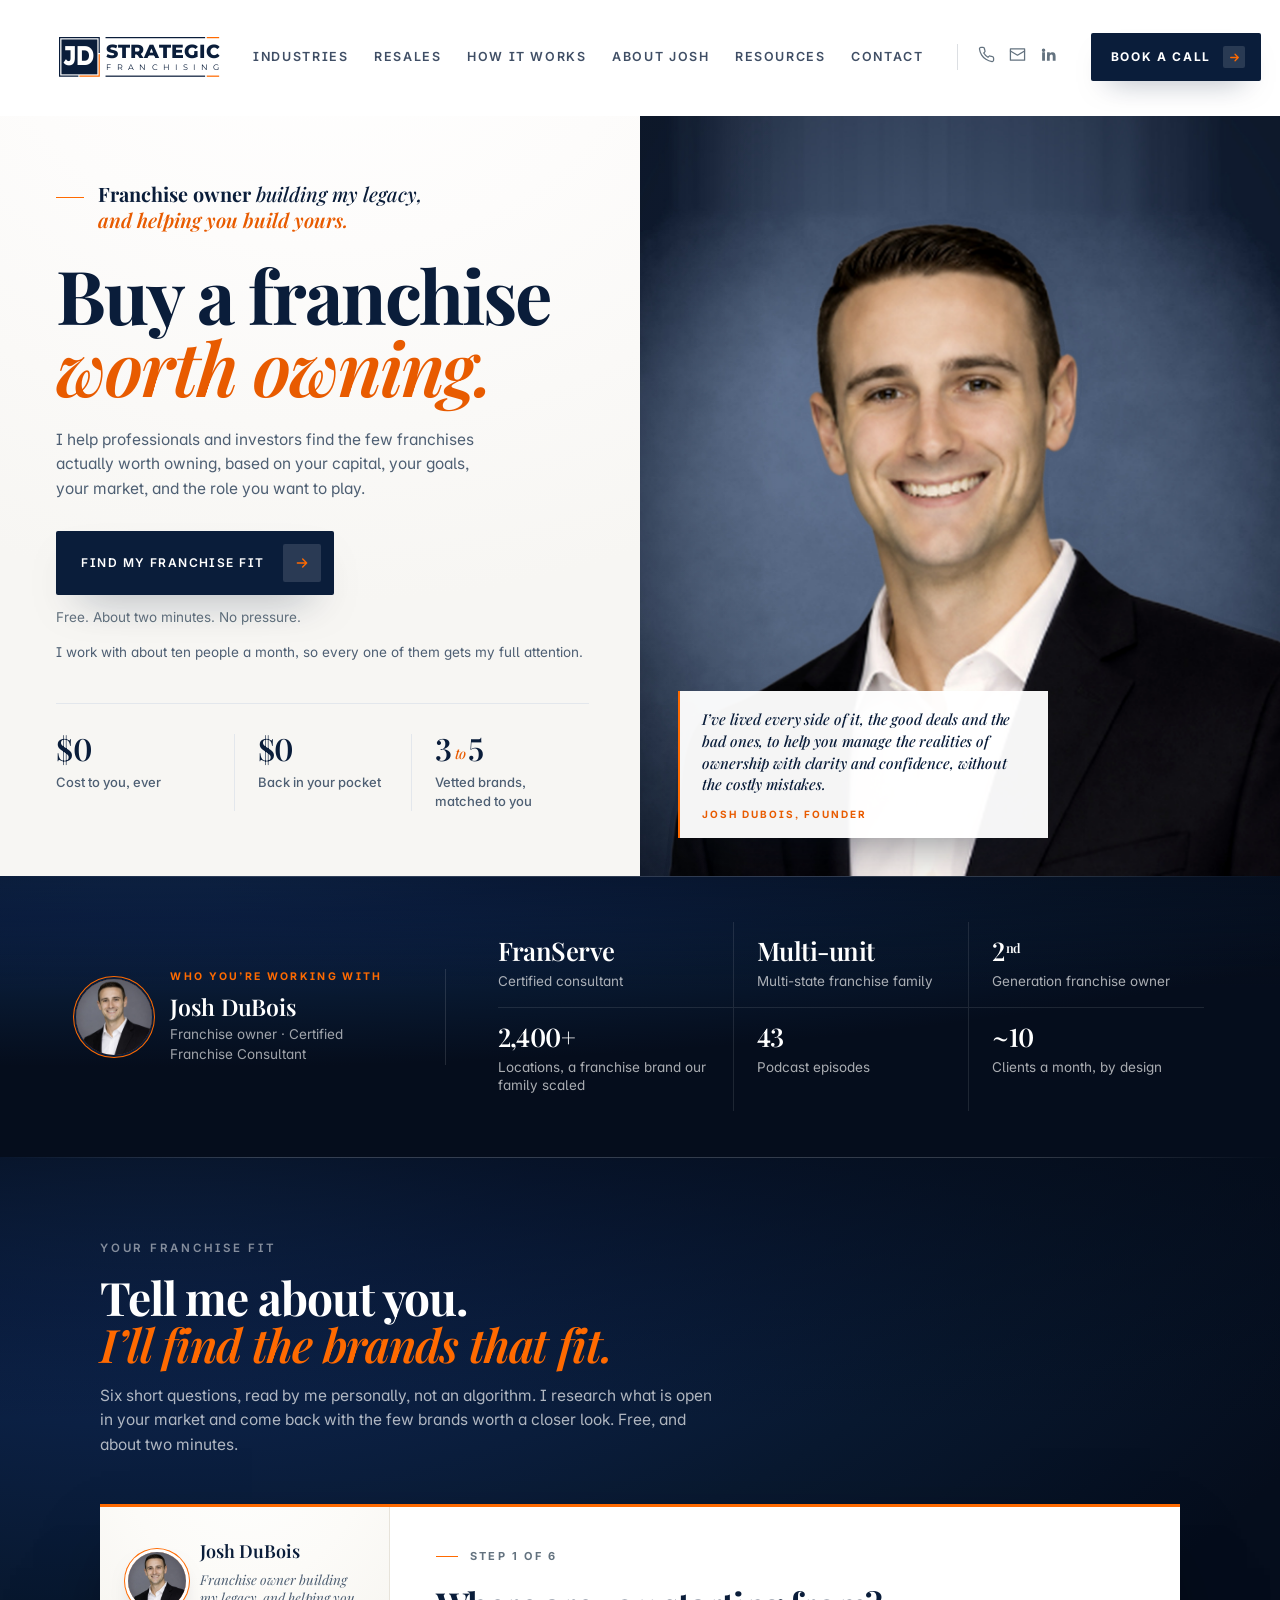
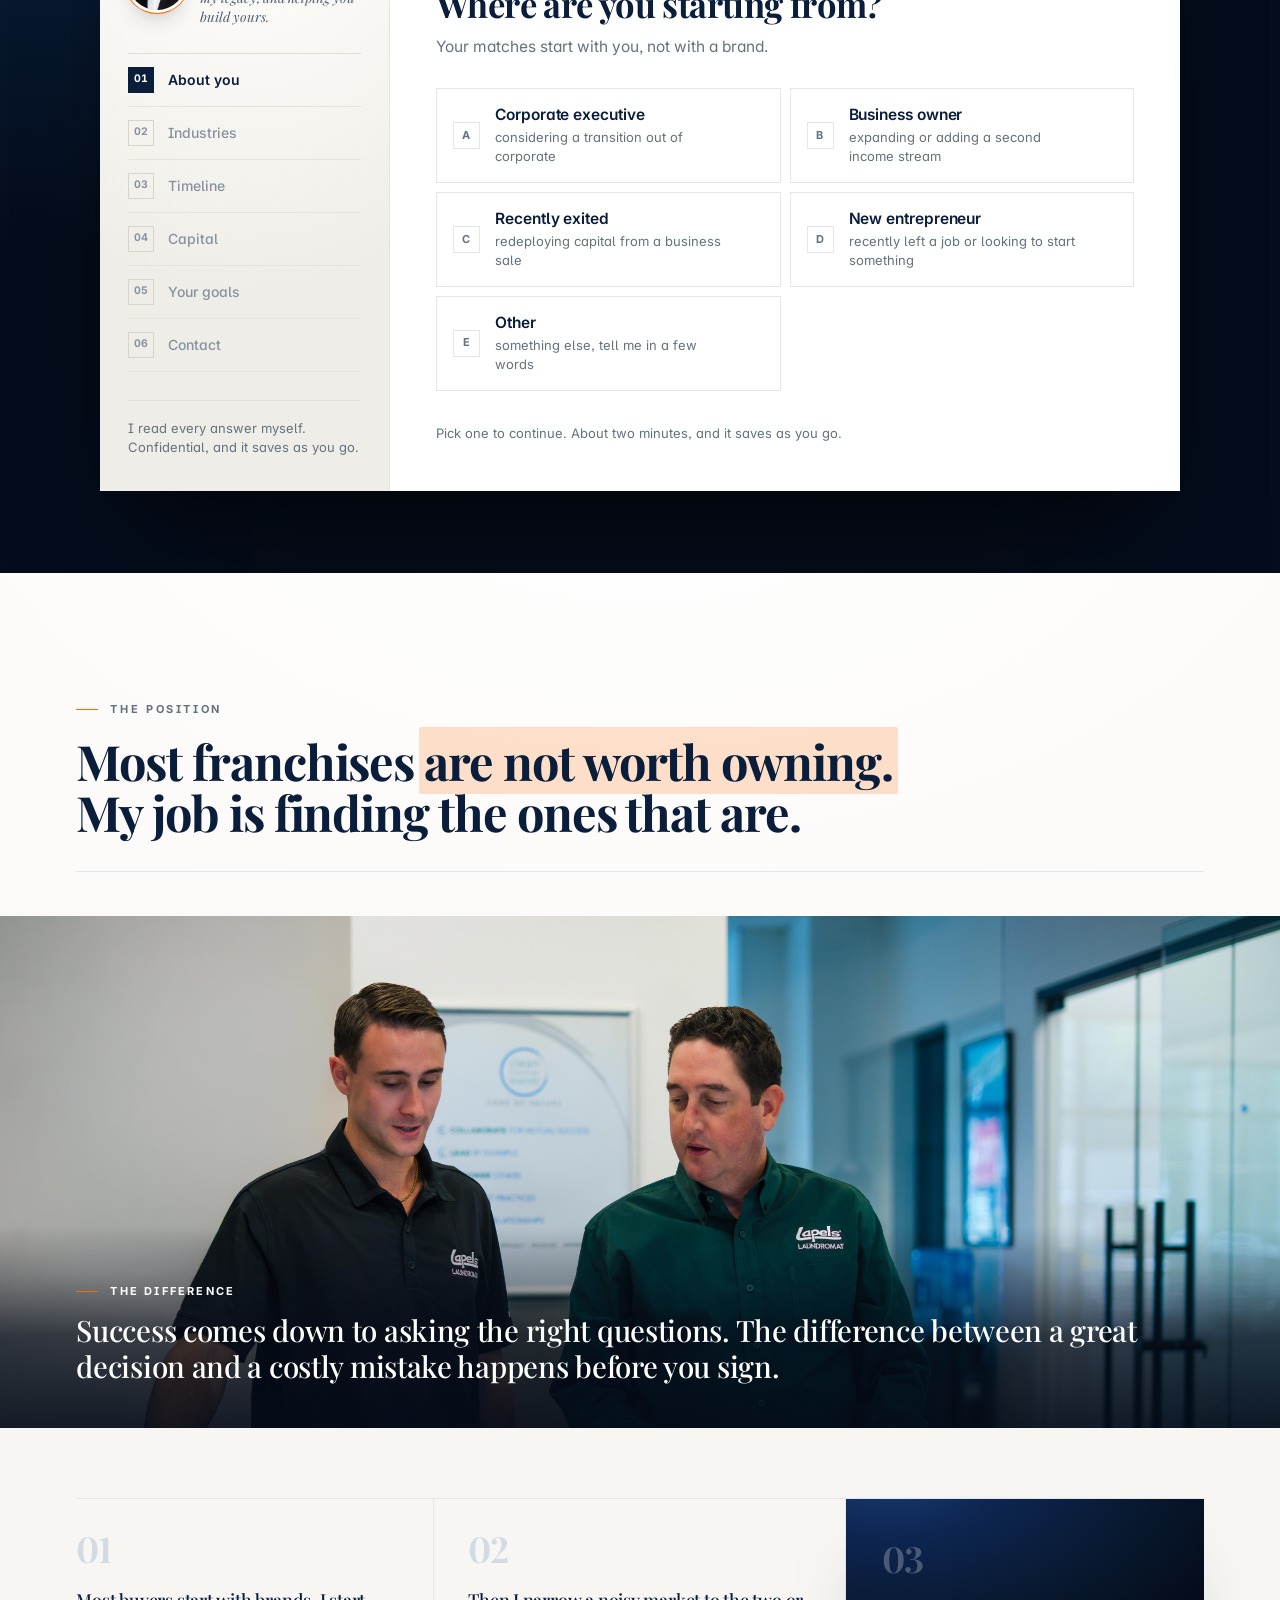
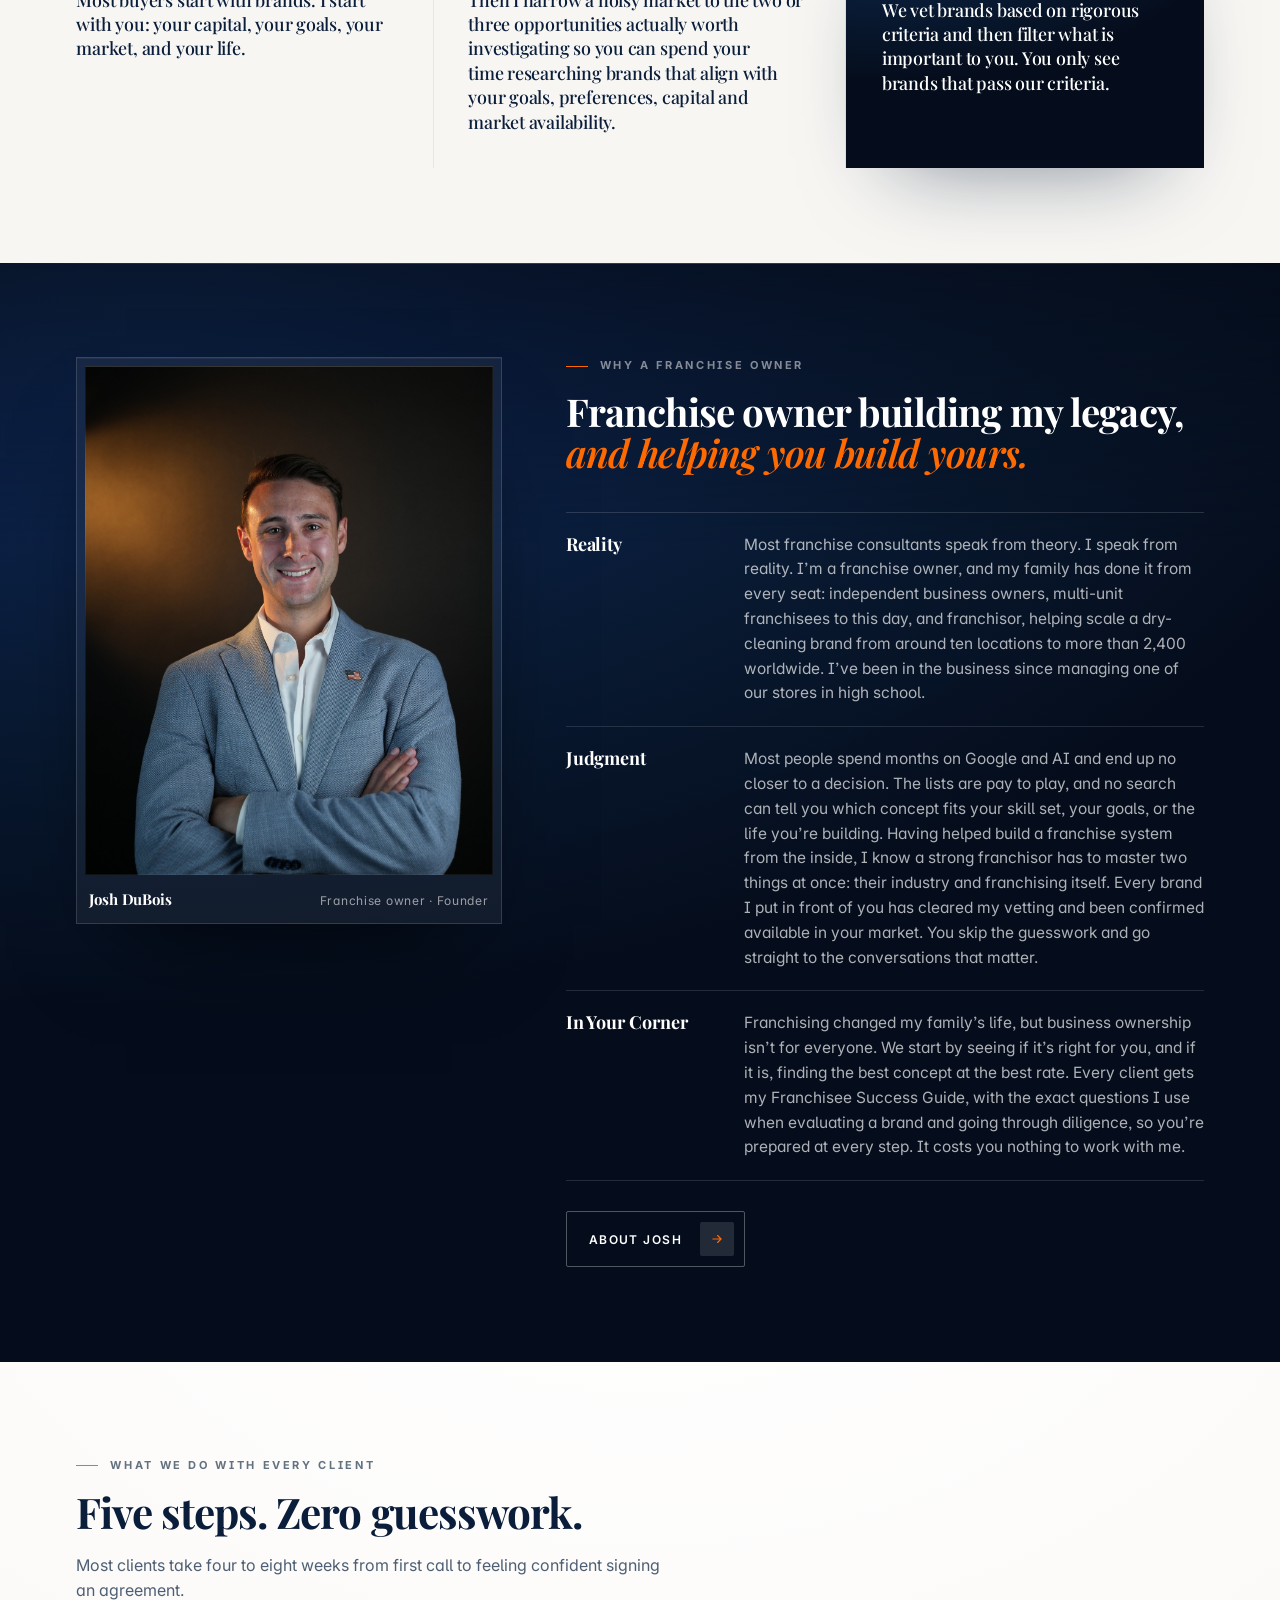
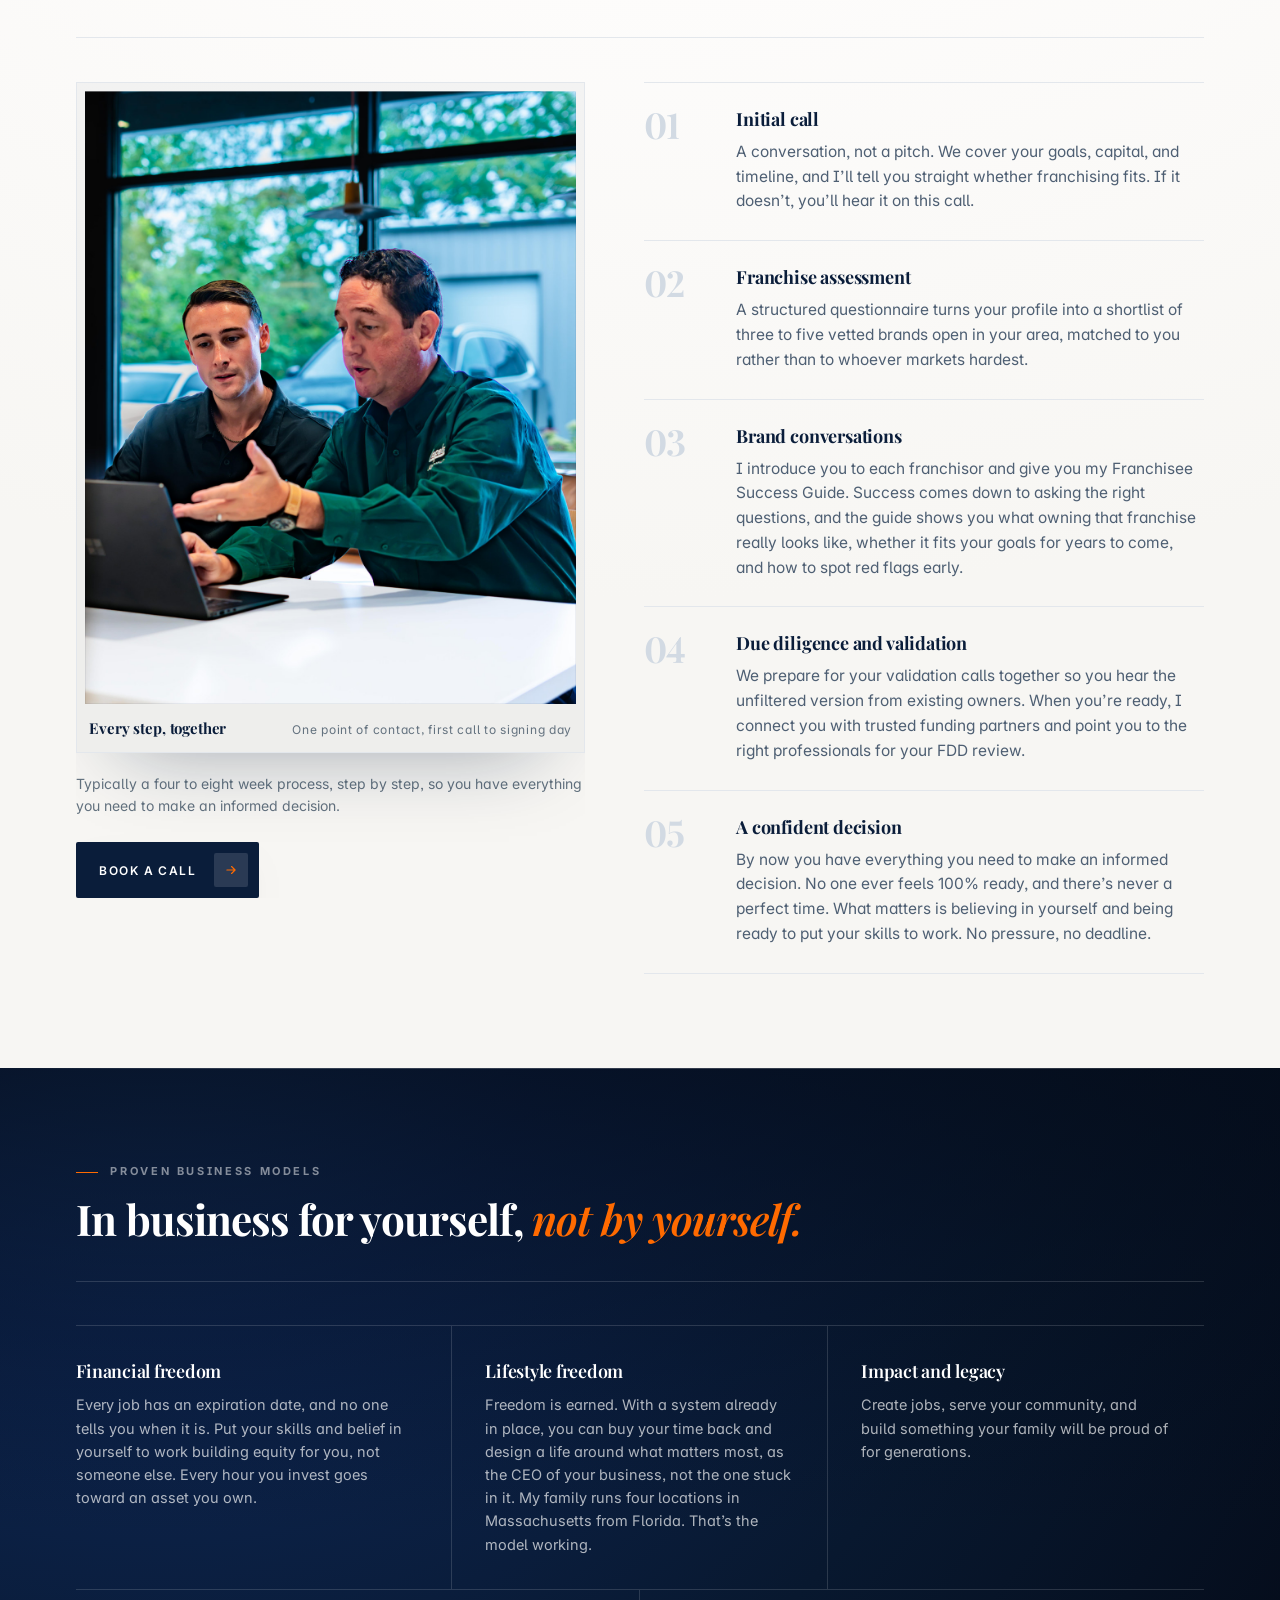
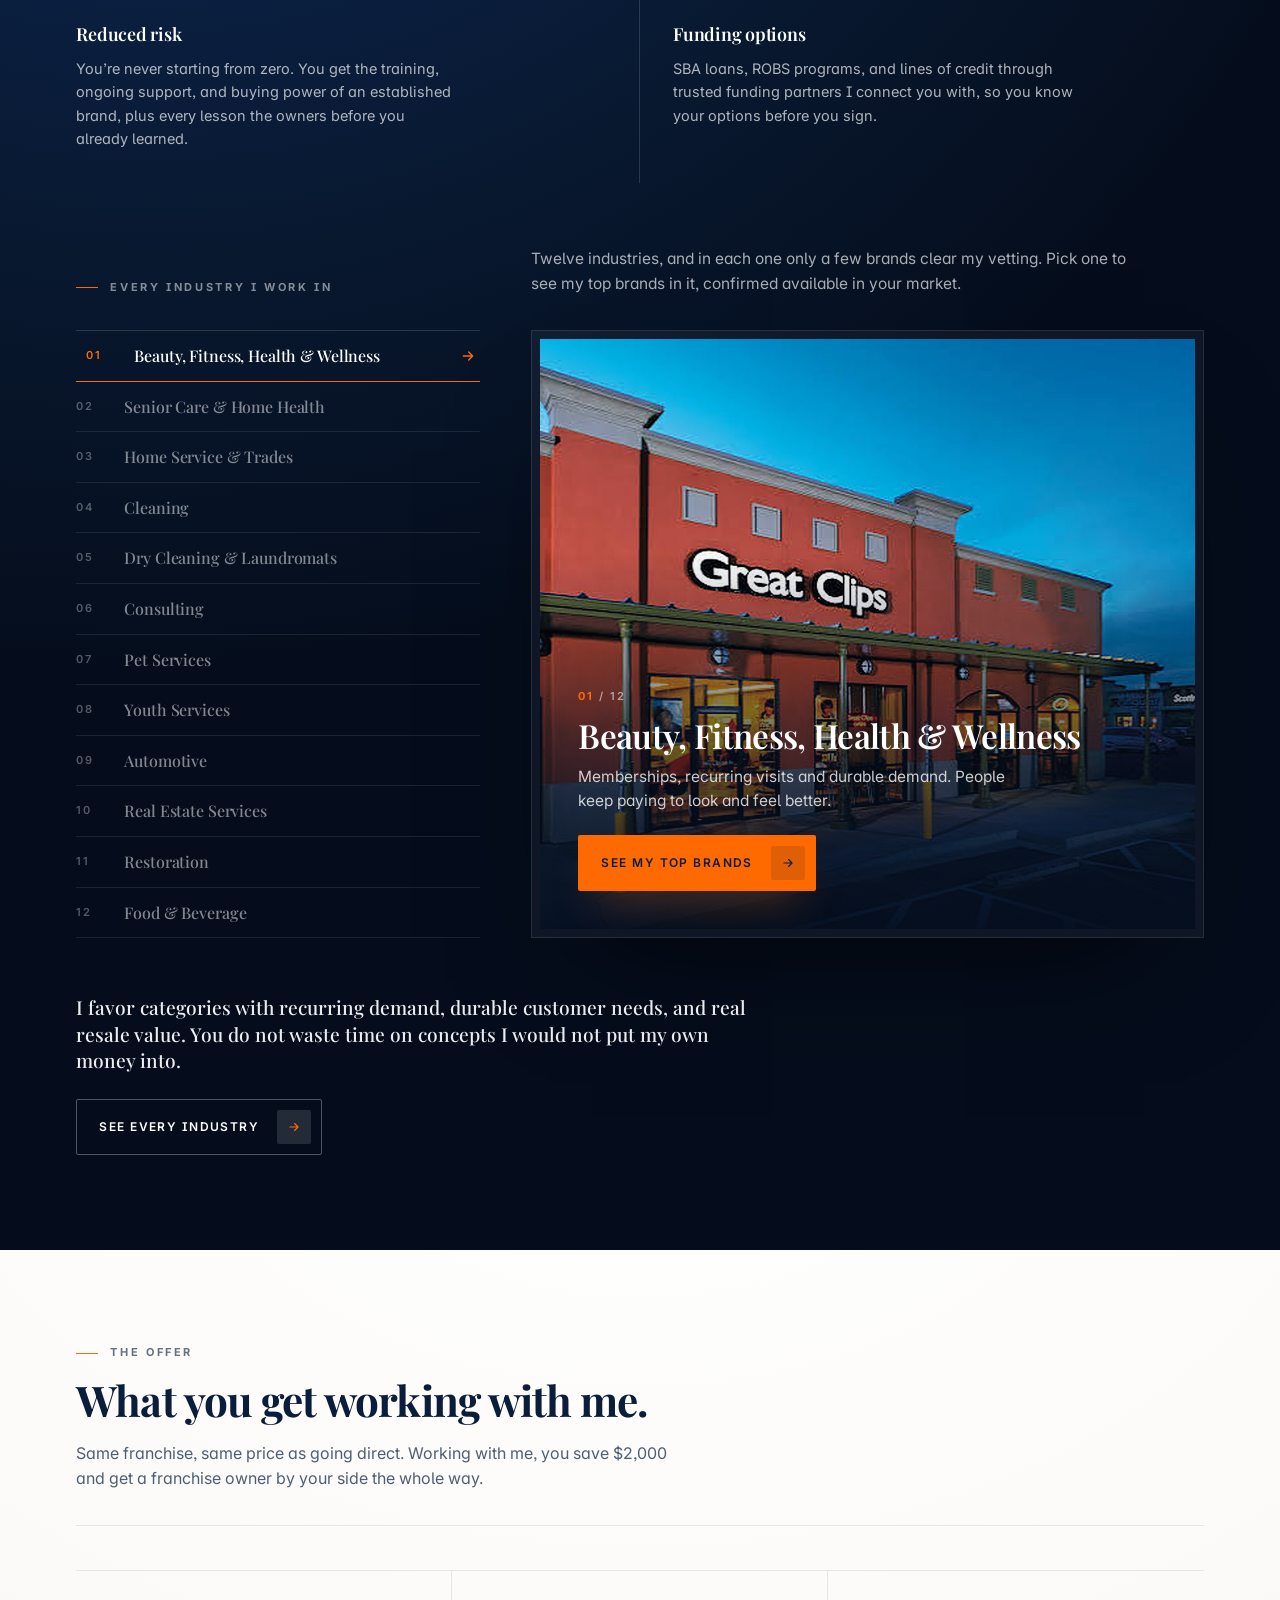
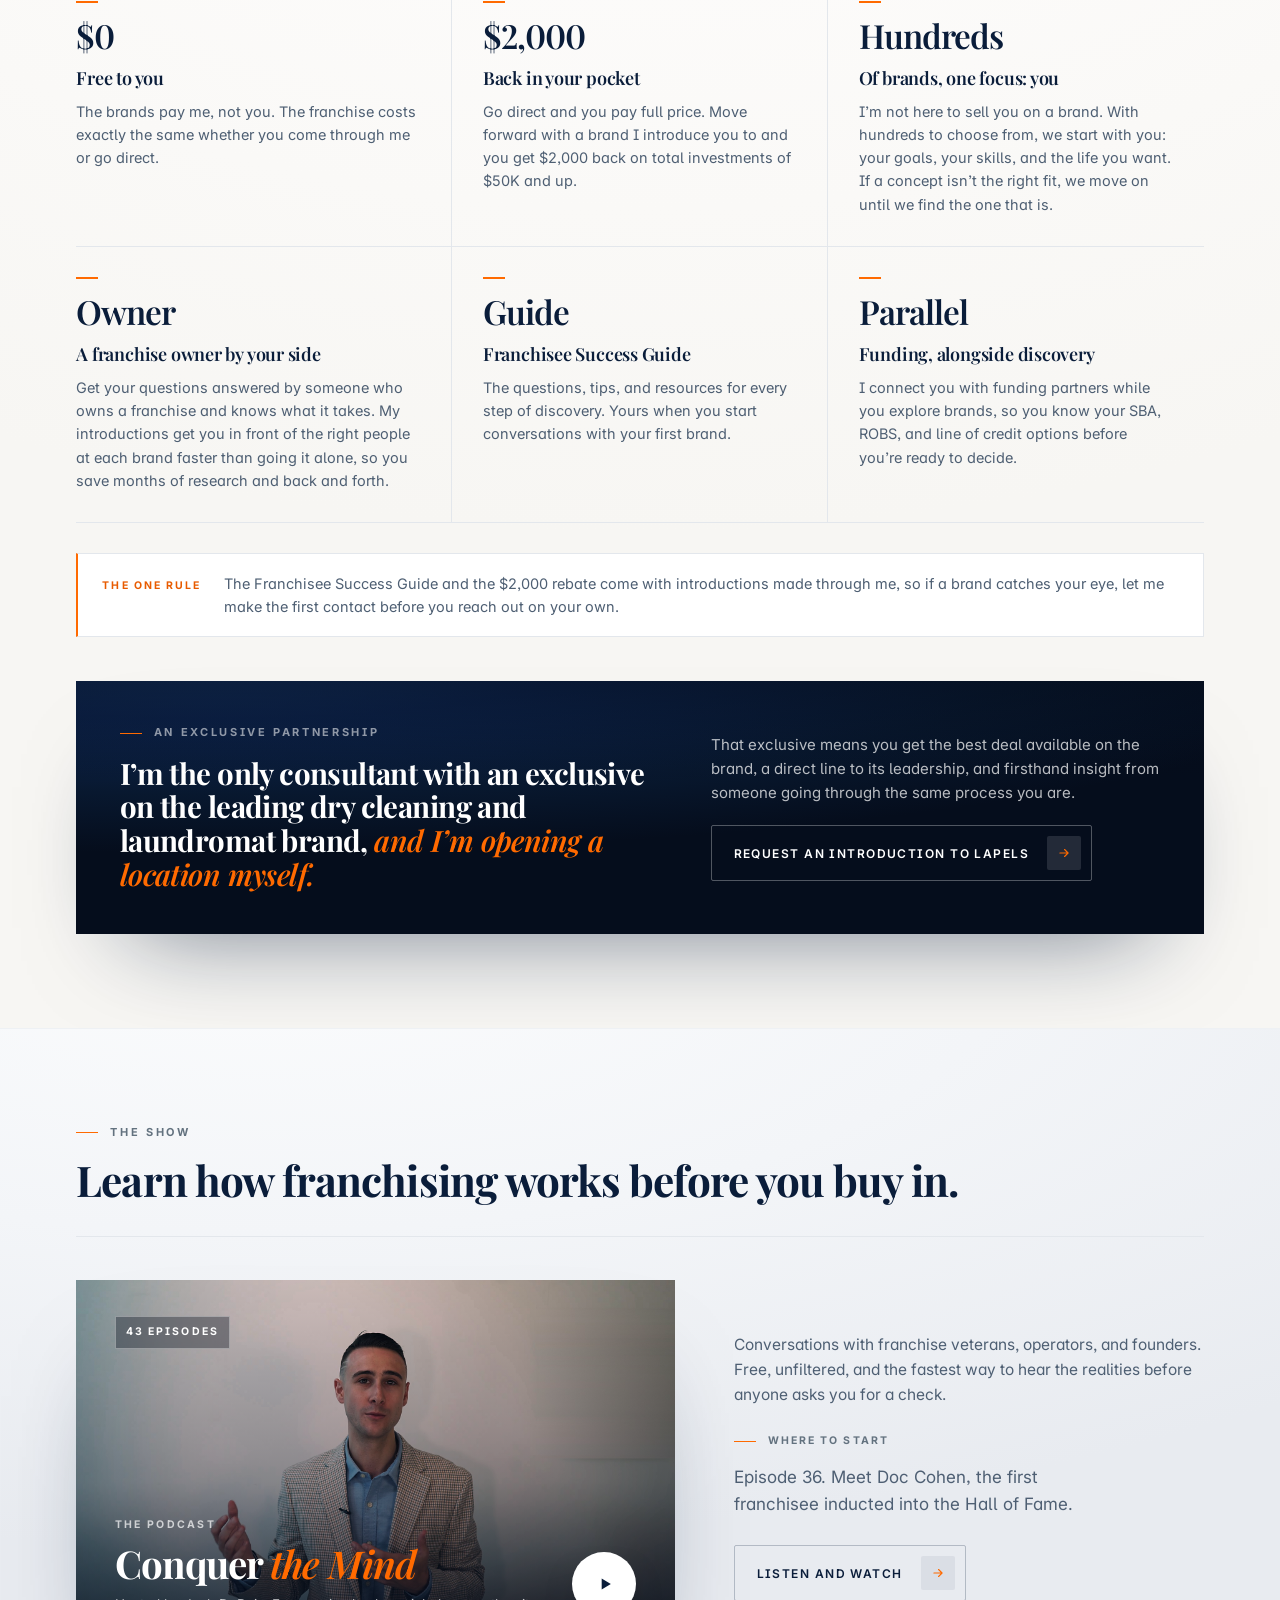
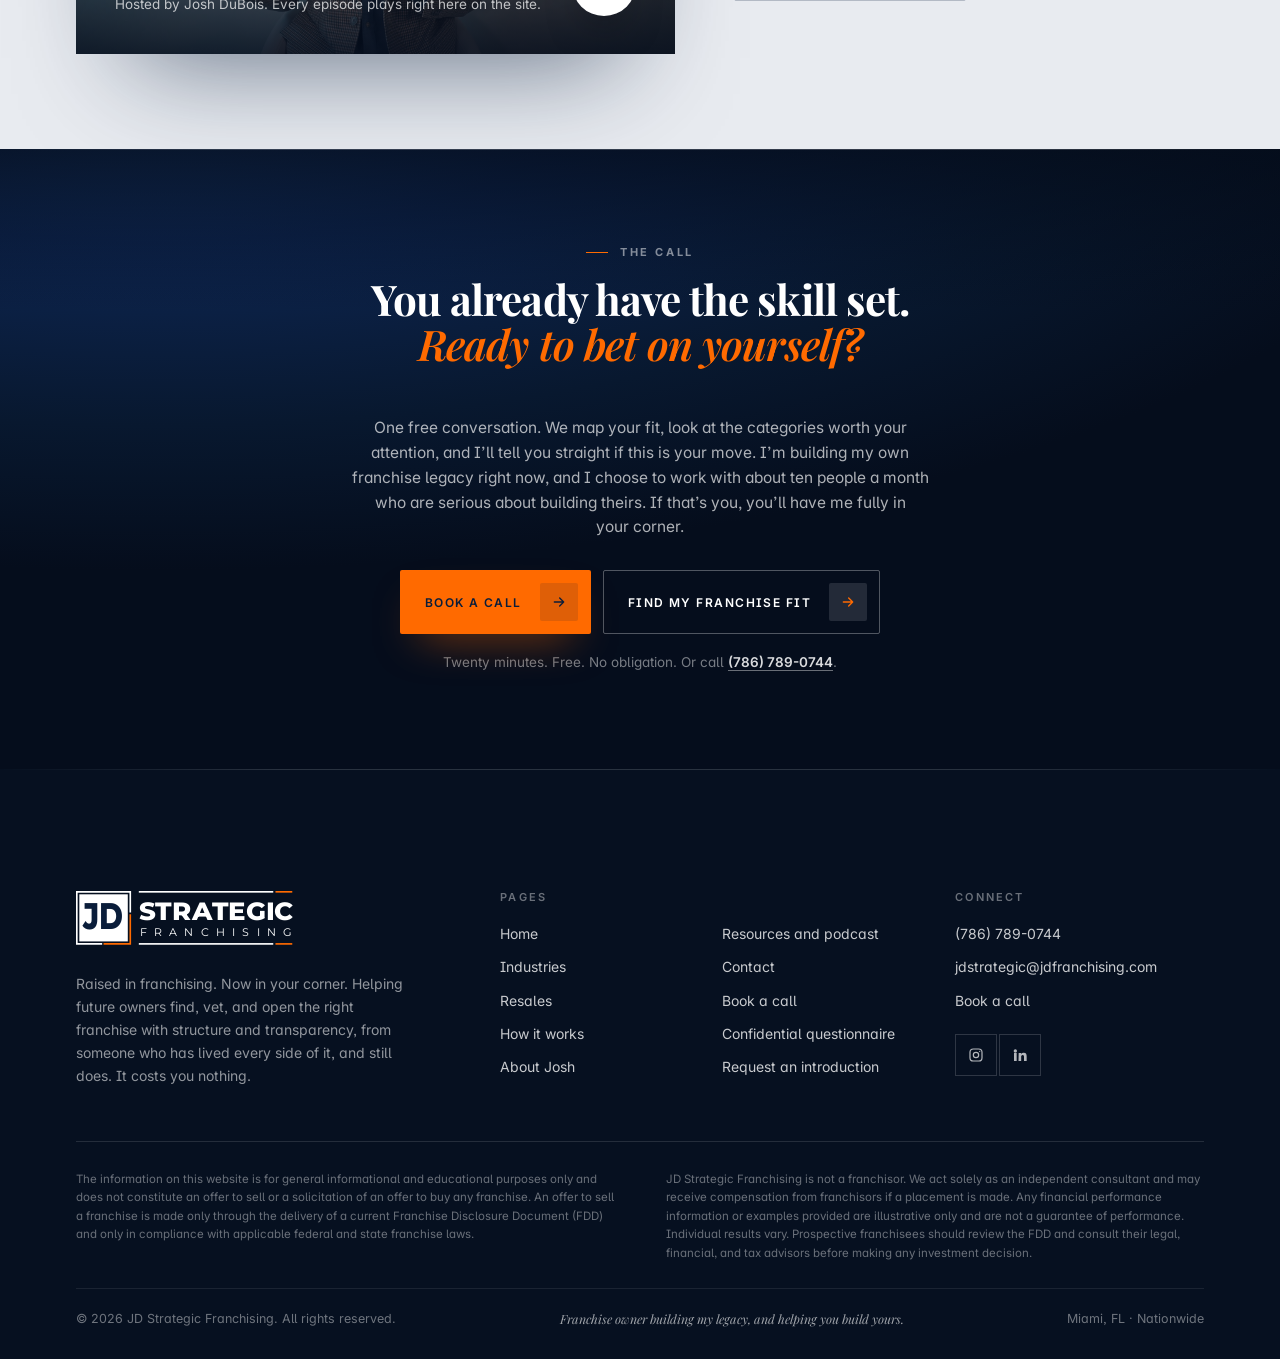
==== commit 8af39a20: "Round 30: Lapels shoot — Josh on the podcast host block, Lapels intro page and About story; full-res" ====
--- a/index.html
+++ b/index.html
@@ -118,7 +118,7 @@
     <div class="ch-open" data-r><div class="ch-head"><p class="ch-run"><i></i>The position</p><h2 class="ch-title" id="t1">Most franchises <span class="hl">are not worth owning.</span> My job is finding the ones that are.</h2></div></div>
   </div>
   <figure class="bleed" data-bleed>
-    <img src="assets/josh/plans.jpg" width="2000" height="1333" style="object-position:50% 30%" alt="Josh DuBois reviewing build-out plans with a franchise owner" loading="lazy" decoding="async">
+    <img src="assets/josh/plans.jpg?v=r30" width="2400" height="1600" style="object-position:50% 16%" alt="Josh DuBois reviewing build-out plans with a franchise owner" loading="lazy" decoding="async">
     <div class="veil" aria-hidden="true"></div>
     <figcaption><span><b>The difference</b>Success comes down to asking the right questions. The difference between a great decision and a costly mistake happens before you sign.</span></figcaption>
   </figure>
@@ -150,7 +150,7 @@
   <div class="wrap">
     <div class="ch-open" data-r><div class="ch-head"><p class="ch-run"><i></i>What we do with every client</p><h2 class="ch-title" id="t3">Five steps. Zero guesswork.</h2><p class="ch-lede">Most clients take four to eight weeks from first call to feeling confident signing an agreement.</p></div></div>
     <div class="proc">
-      <div class="proc-fig" data-r><figure class="mat r45"><span class="core"><img src="assets/josh/proc.jpg?v=r28" width="1066" height="1333" alt="Josh DuBois working through a plan with a franchise owner" loading="lazy" decoding="async"></span><figcaption><b>Every step, together</b><span>One point of contact, first call to signing day</span></figcaption></figure><p class="cap">Typically a four to eight week process, step by step, so you have everything you need to make an informed decision.</p><a class="btn btn-solid" href="book.html" style="margin-top:26px">Book a Call<svg viewBox="0 0 24 24" fill="none" stroke="currentColor" stroke-width="2" stroke-linecap="round" stroke-linejoin="round" aria-hidden="true"><path d="M5 12h14M13 6l6 6-6 6"/></svg></a></div>
+      <div class="proc-fig" data-r><figure class="mat r45"><span class="core"><img src="assets/josh/proc.jpg?v=r30" width="1200" height="1500" alt="Josh DuBois working through a plan with a franchise owner" loading="lazy" decoding="async"></span><figcaption><b>Every step, together</b><span>One point of contact, first call to signing day</span></figcaption></figure><p class="cap">Typically a four to eight week process, step by step, so you have everything you need to make an informed decision.</p><a class="btn btn-solid" href="book.html" style="margin-top:26px">Book a Call<svg viewBox="0 0 24 24" fill="none" stroke="currentColor" stroke-width="2" stroke-linecap="round" stroke-linejoin="round" aria-hidden="true"><path d="M5 12h14M13 6l6 6-6 6"/></svg></a></div>
       <div class="proc-list">
         <div class="proc-row" data-r><span class="numbig">01</span><div><h3>Initial call</h3><p>A conversation, not a pitch. We cover your goals, capital, and timeline, and I&rsquo;ll tell you straight whether franchising fits. If it doesn&rsquo;t, you&rsquo;ll hear it on this call.</p></div></div>
         <div class="proc-row" data-r data-d="1"><span class="numbig">02</span><div><h3>Franchise assessment</h3><p>A structured questionnaire turns your profile into a shortlist of three to five vetted brands open in your area, matched to you rather than to whoever markets hardest.</p></div></div>
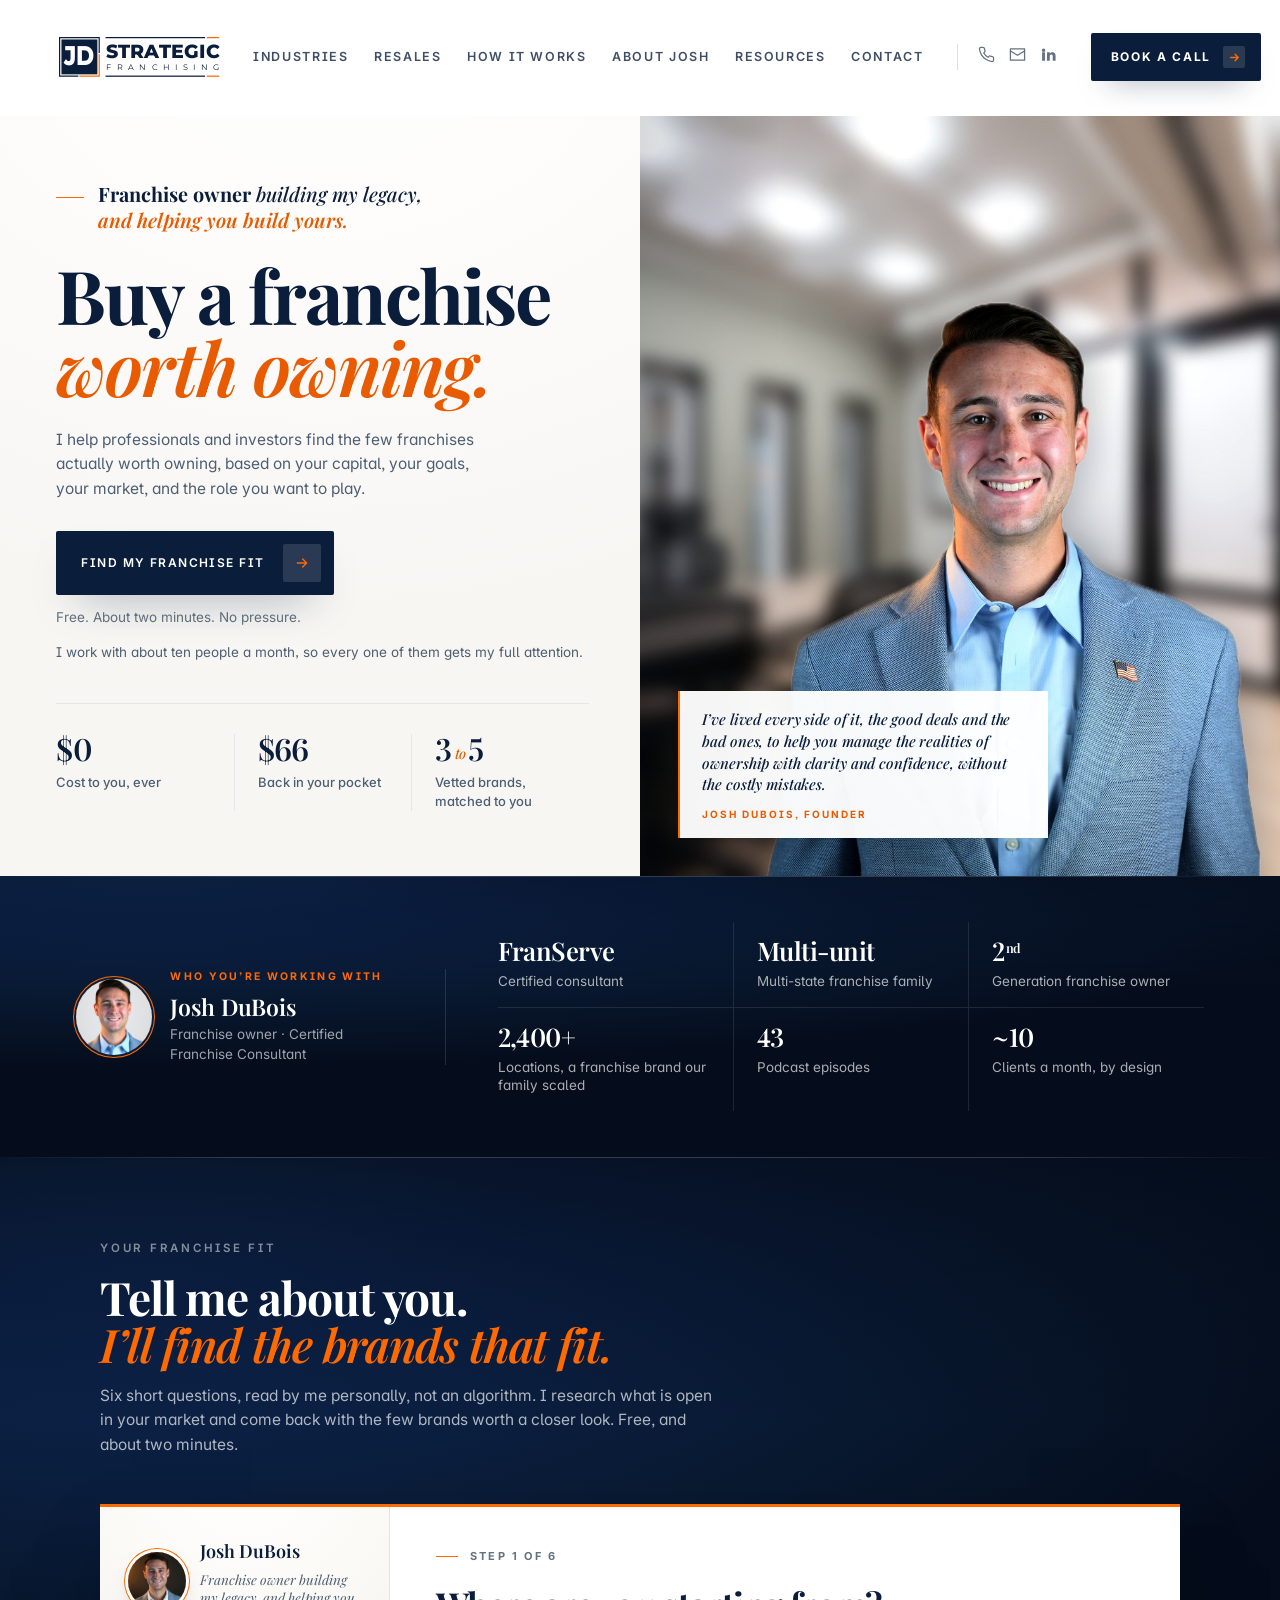
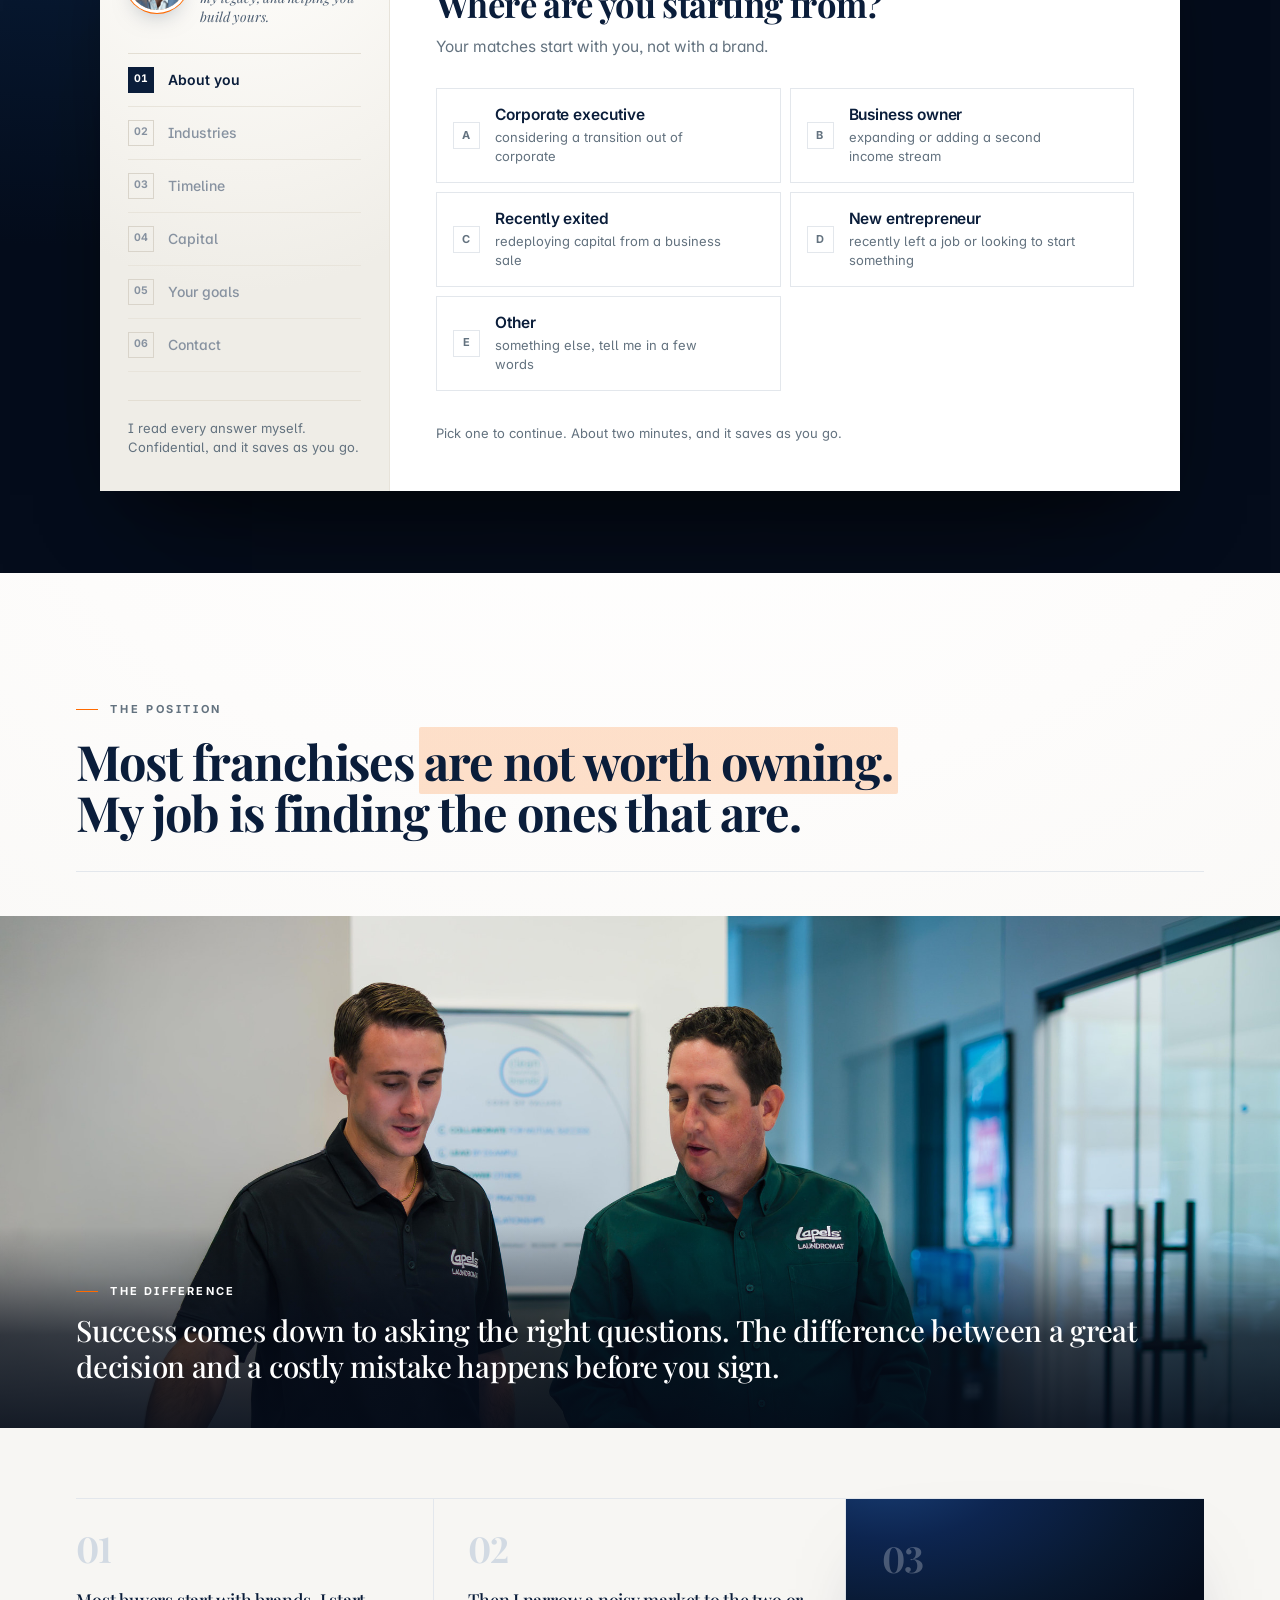
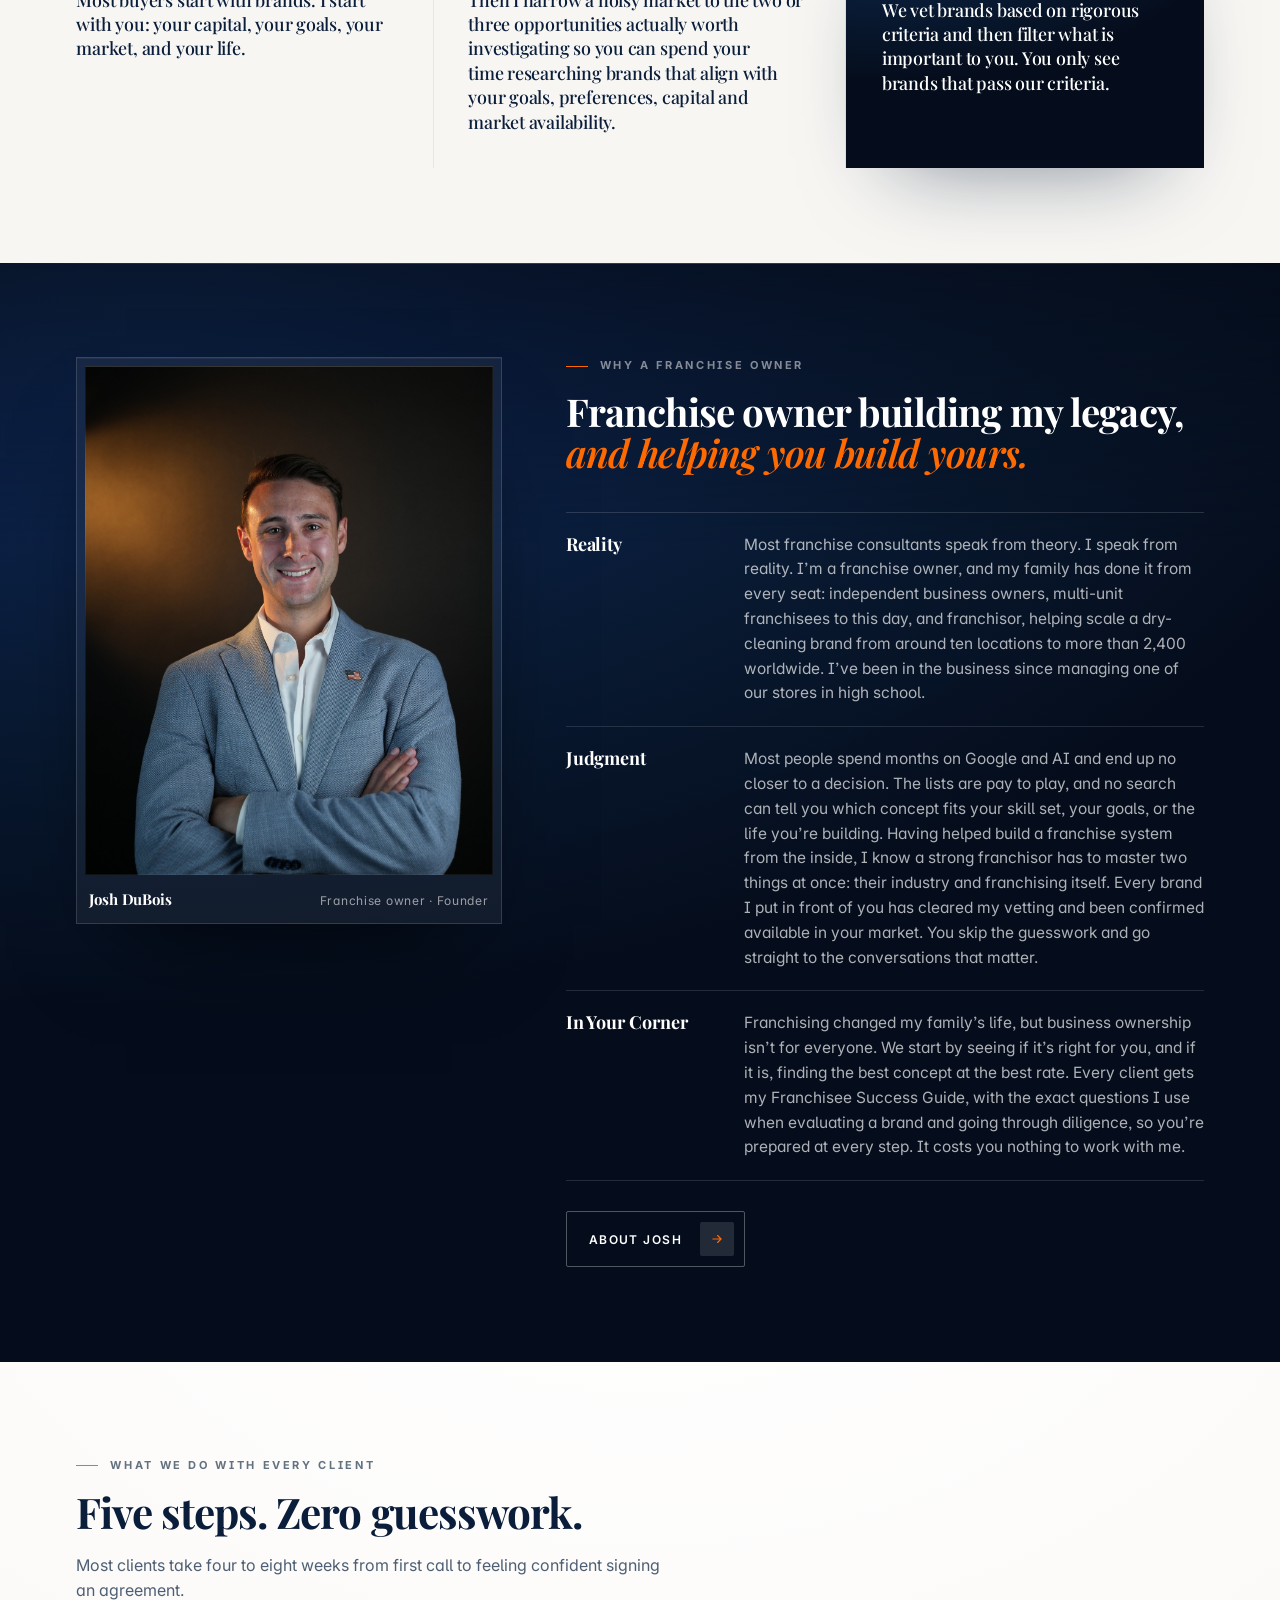
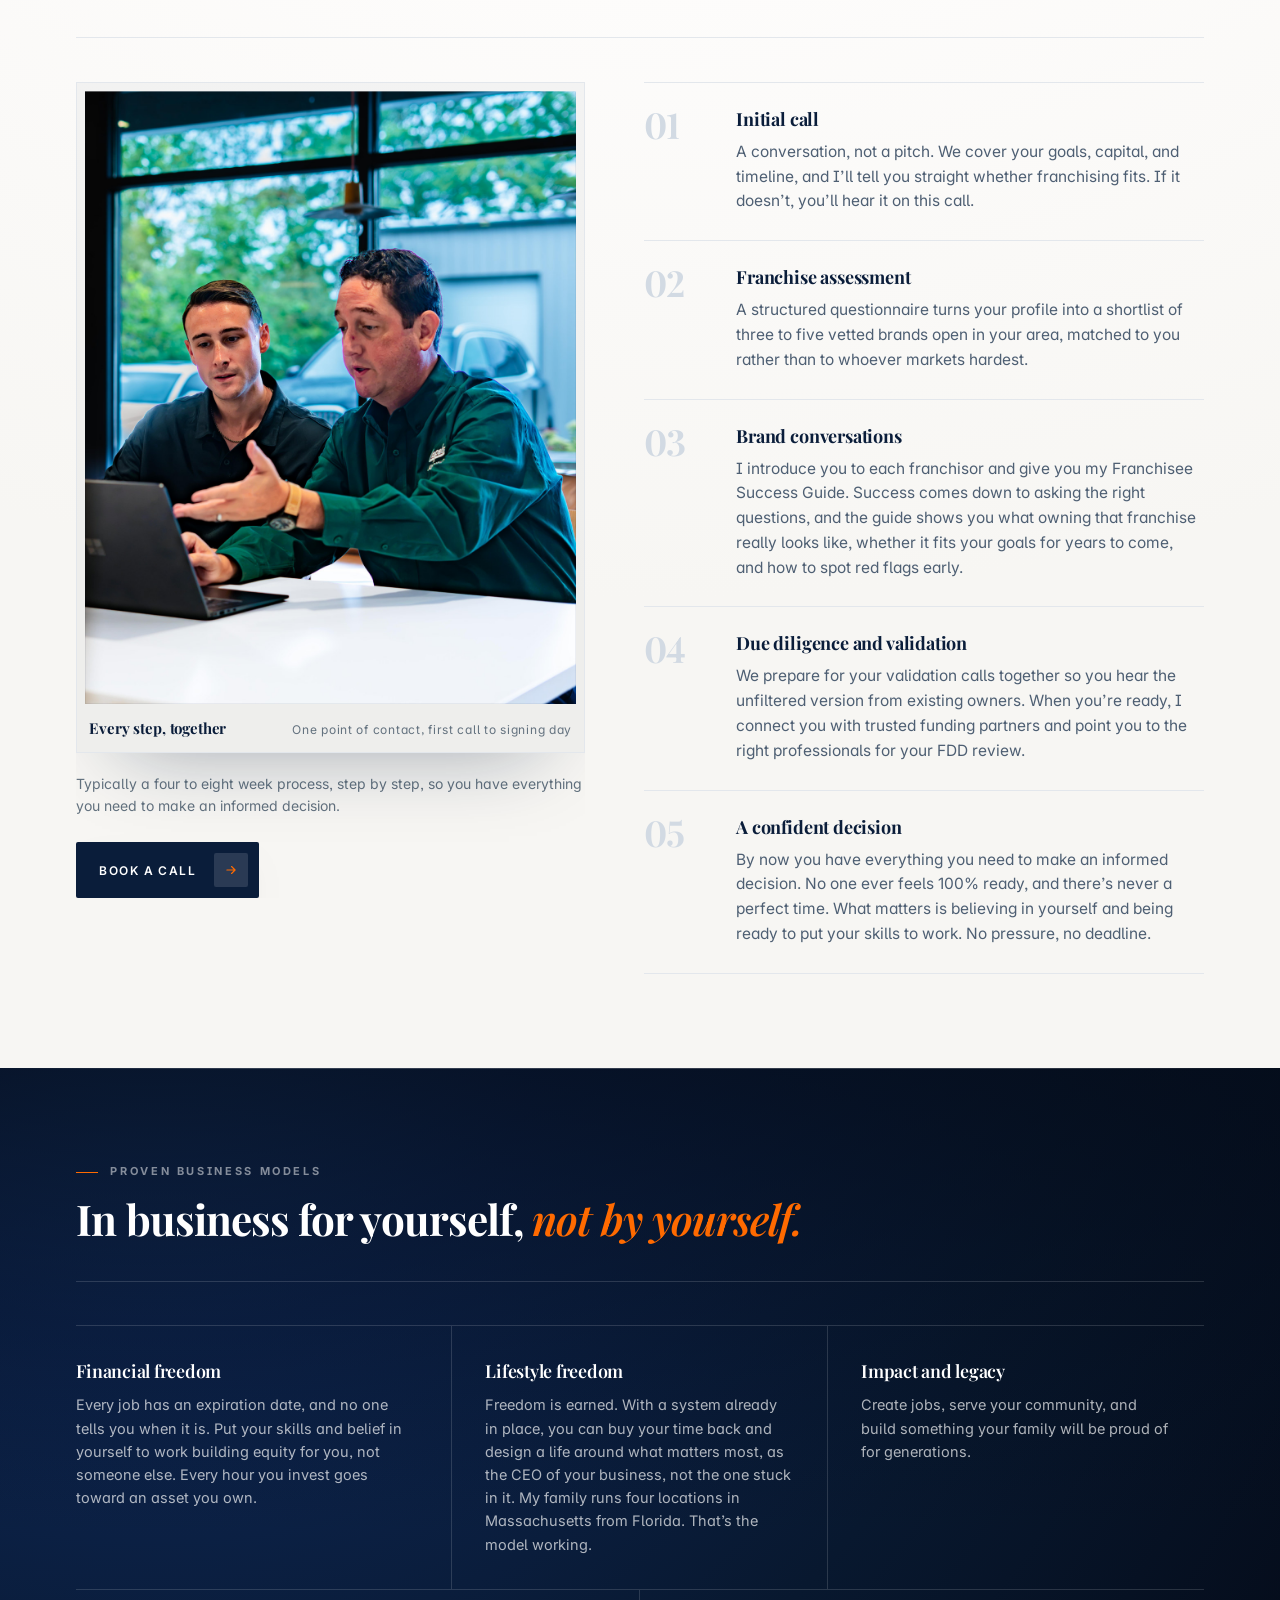
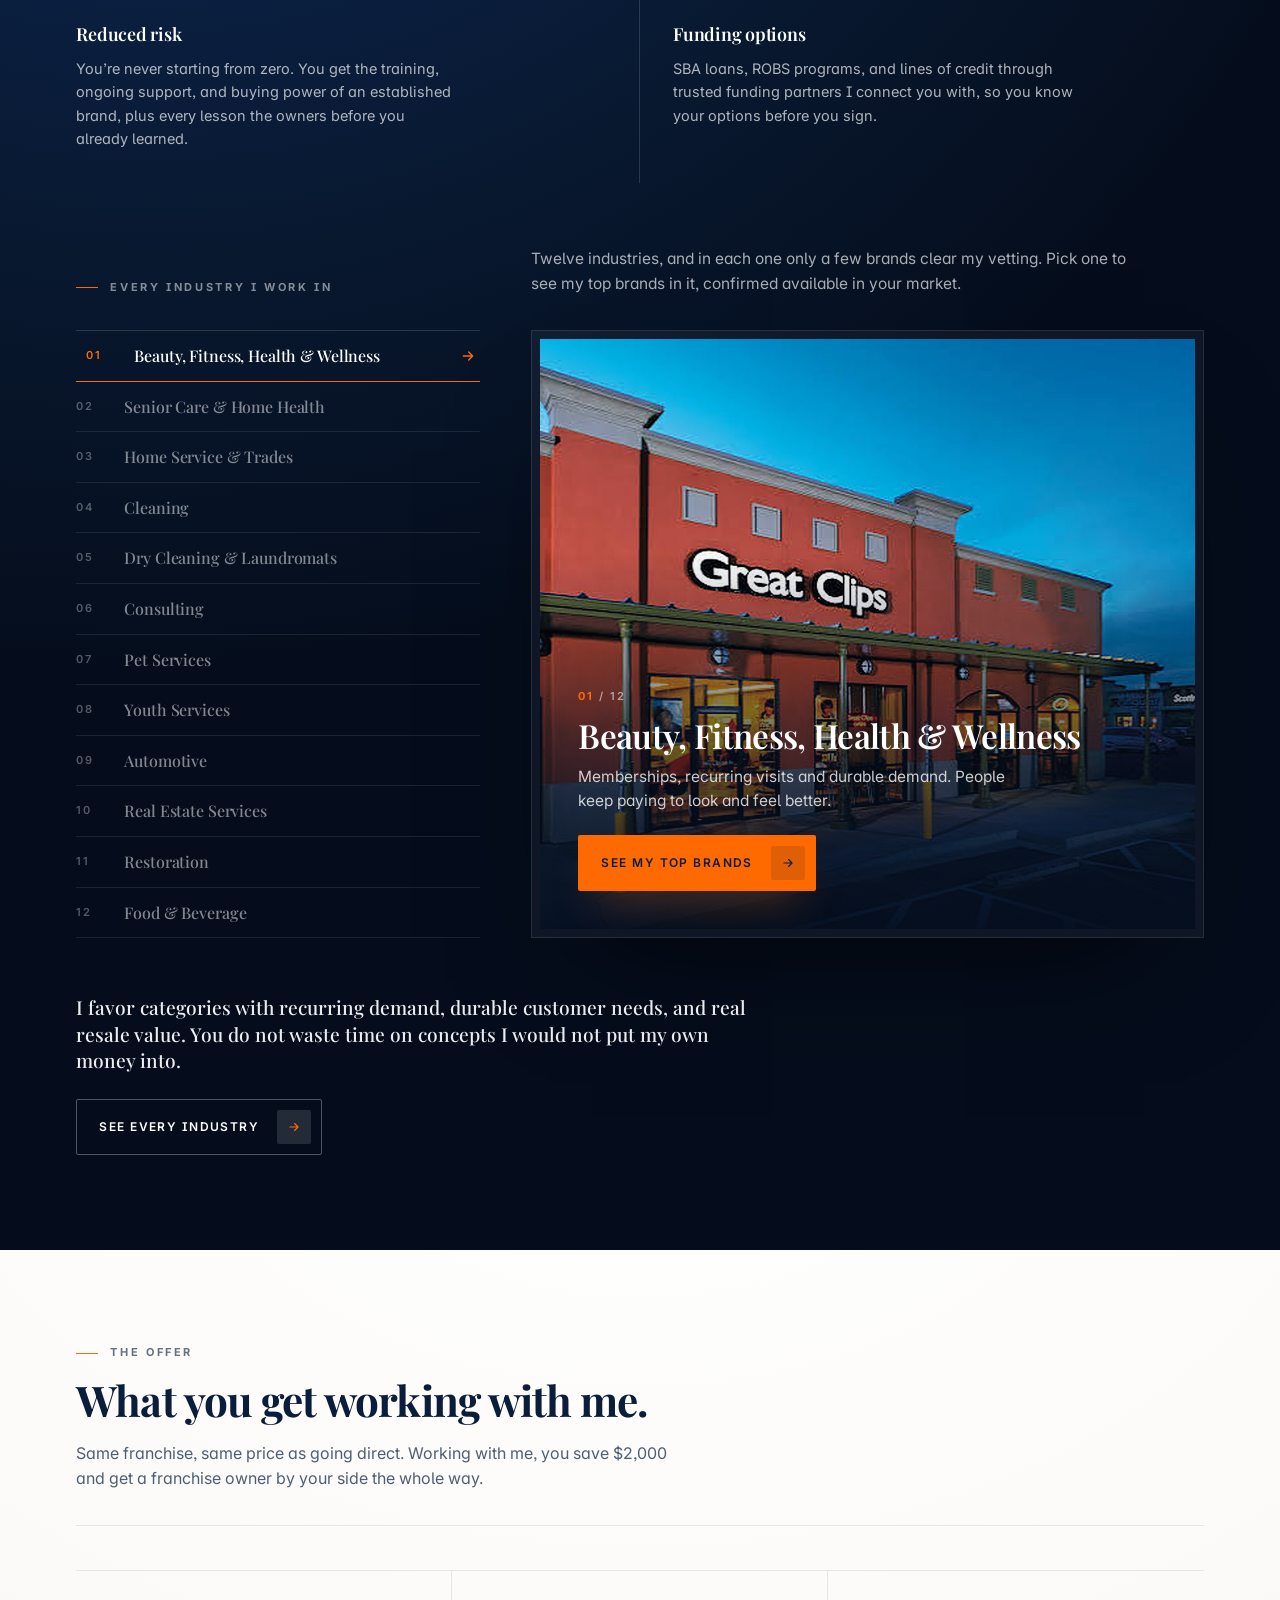
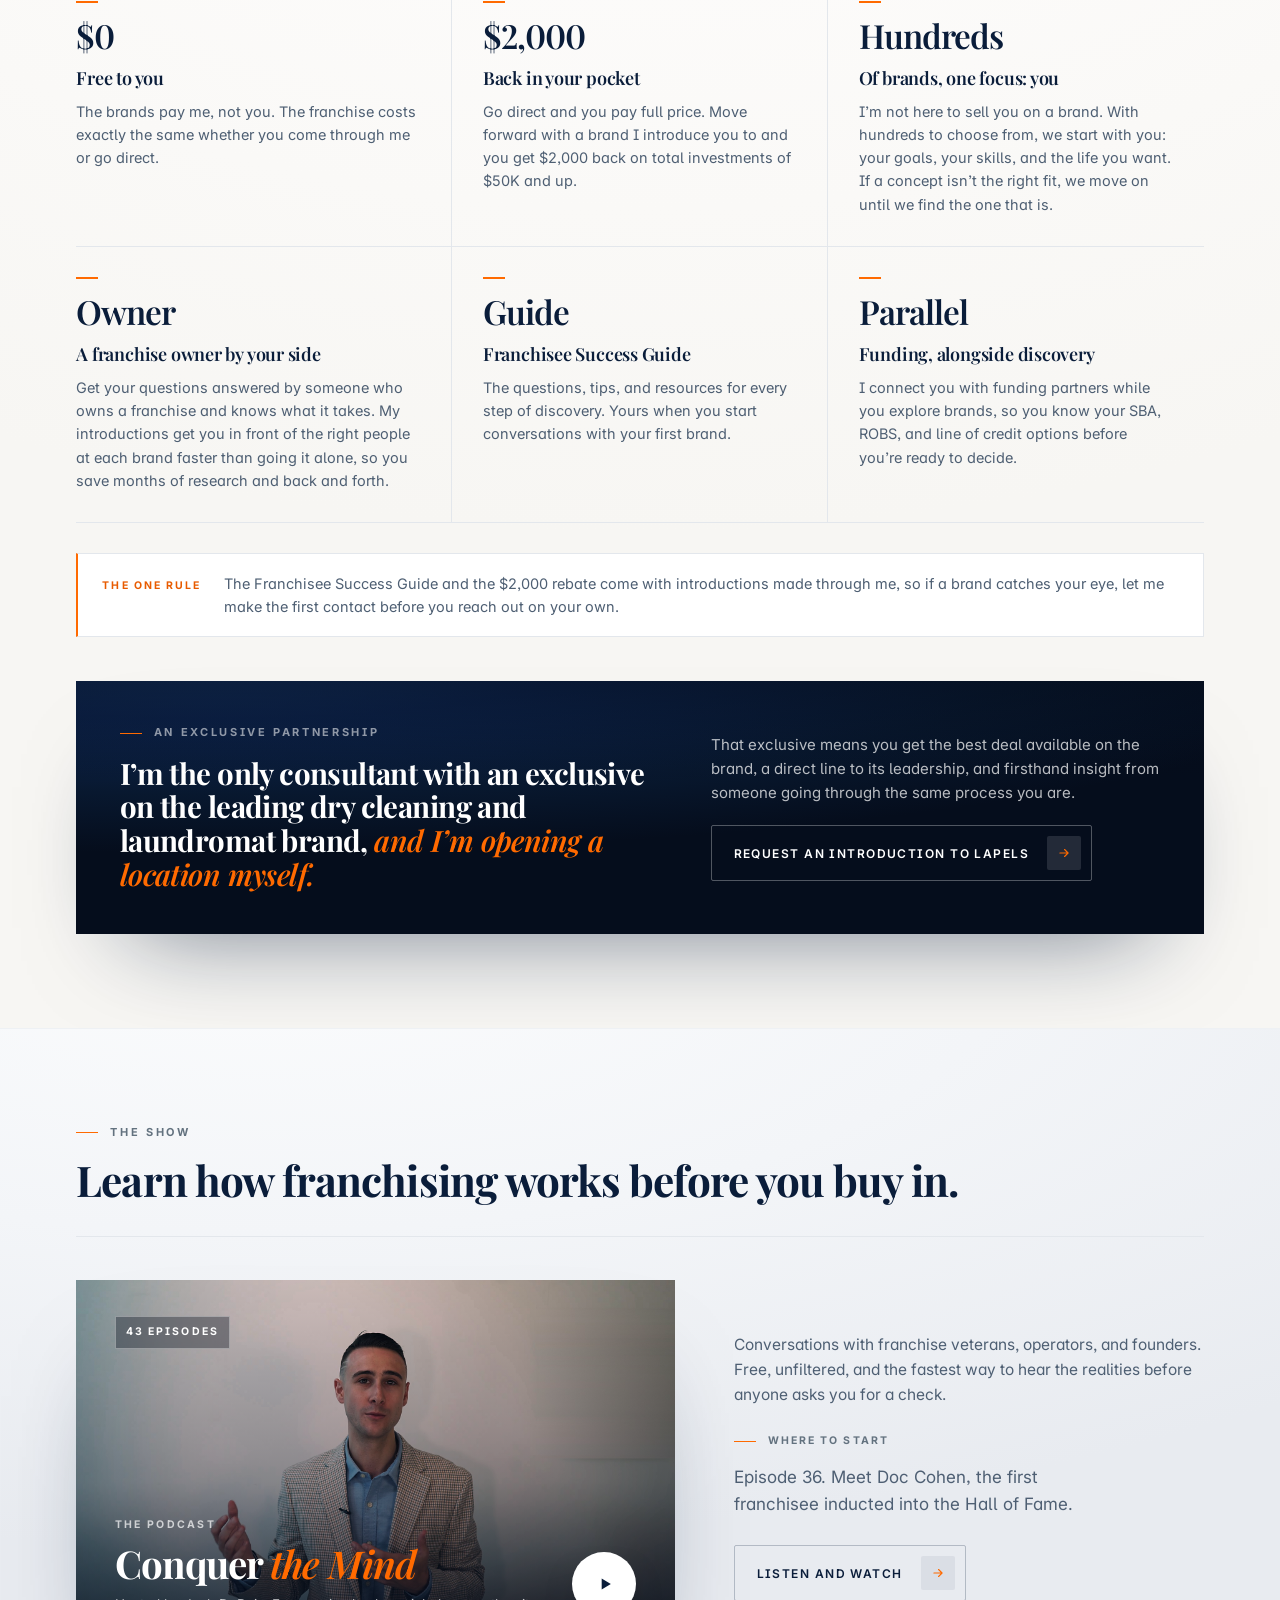
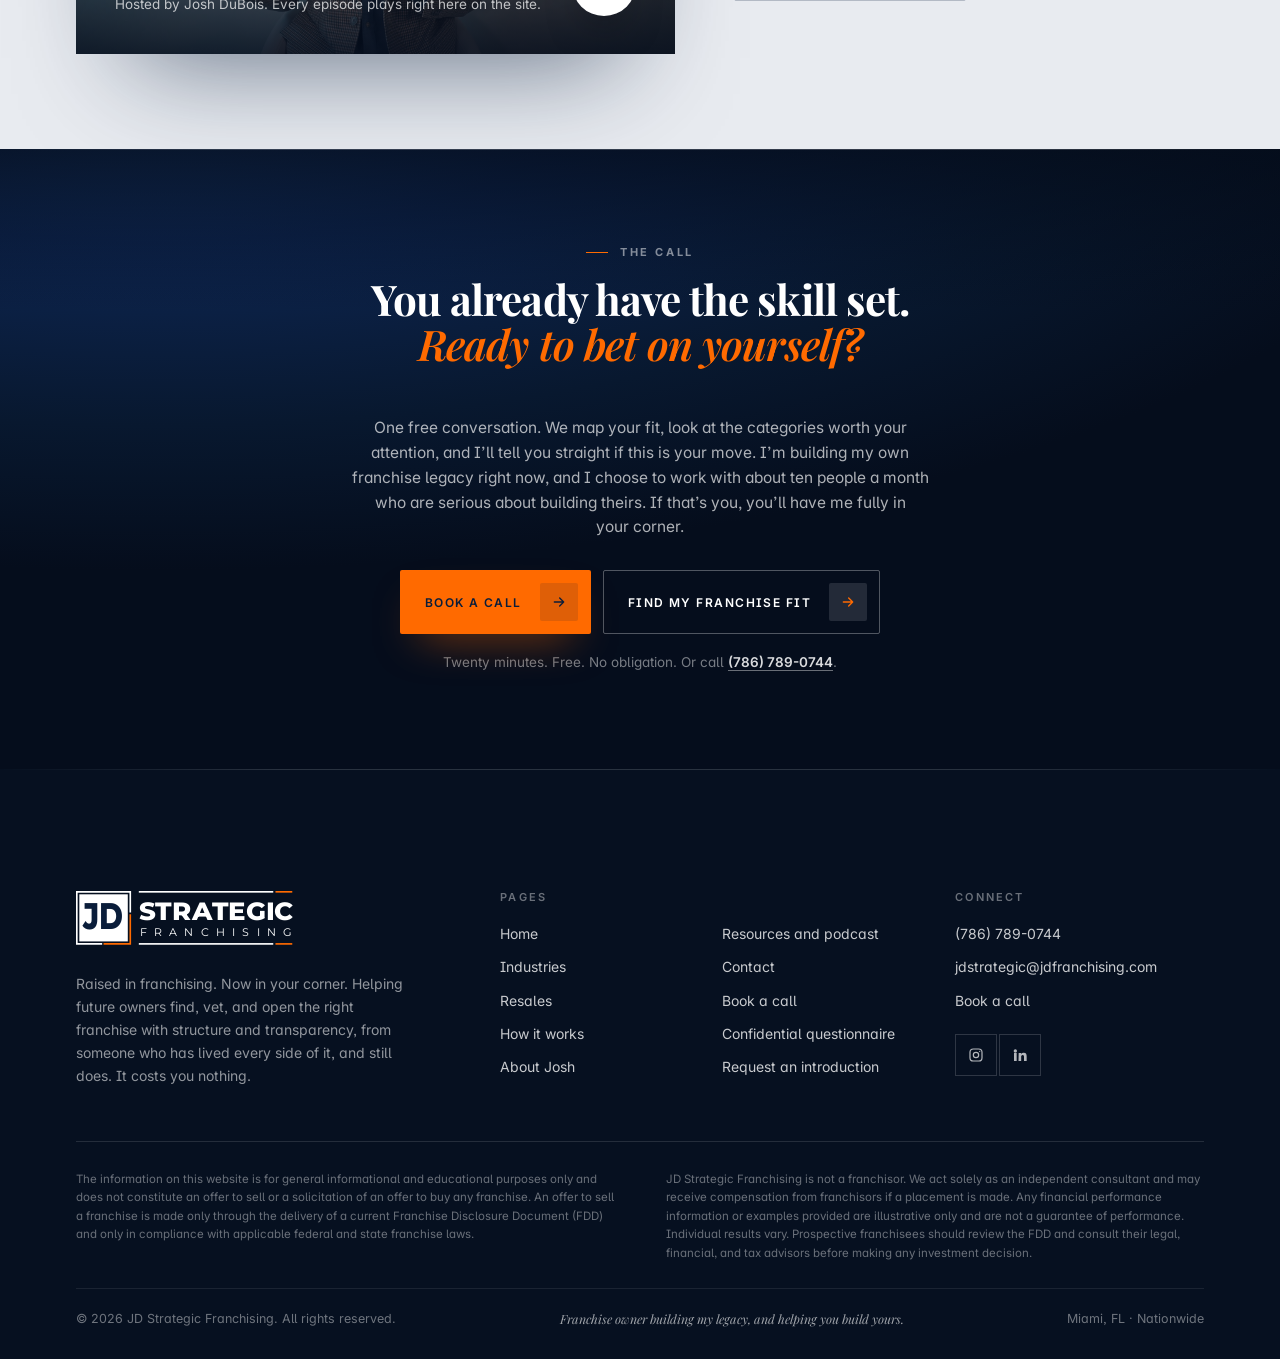
==== commit 565db3e2: "Round 31: Loom review — new Clean Brands headshots (hero in an office, light-background who-band hea" ====
--- a/index.html
+++ b/index.html
@@ -19,7 +19,7 @@
 <link rel="preconnect" href="https://fonts.googleapis.com">
 <link rel="preconnect" href="https://fonts.gstatic.com" crossorigin>
 <link href="https://fonts.googleapis.com/css2?family=Playfair+Display:ital,wght@0,400..900;1,400..900&family=Inter:opsz,wght@14..32,400..700&family=Montserrat:wght@400;800&display=swap" rel="stylesheet">
-<link rel="preload" as="image" href="assets/josh/hero.jpg?v=20261029c" fetchpriority="high">
+<link rel="preload" as="image" href="assets/josh/hero.jpg?v=20261103" imagesrcset="assets/josh/hero@1068.jpg?v=20261103 1068w, assets/josh/hero.jpg?v=20261103 2136w" imagesizes="(max-width:900px) 100vw, 50vw" fetchpriority="high">
 <link rel="stylesheet" href="assets/site.css">
 </head>
 <body>
@@ -73,14 +73,14 @@
       </div>
     </div>
     <figure class="hero-photo">
-      <img src="assets/josh/hero.jpg?v=20261029c" width="1424" height="1600" alt="Josh DuBois, founder of JD Strategic Franchising" fetchpriority="high" decoding="async">
+      <img src="assets/josh/hero.jpg?v=20261103" srcset="assets/josh/hero@1068.jpg?v=20261103 1068w, assets/josh/hero.jpg?v=20261103 2136w" sizes="(max-width:900px) 100vw, 50vw" width="2136" height="2400" alt="Josh DuBois, founder of JD Strategic Franchising" fetchpriority="high" decoding="async">
       <figcaption class="hero-quote hv" style="--i:9"><p>I&rsquo;ve lived every side of it, the good deals and the bad ones, to help you manage the realities of ownership with clarity and confidence, without the costly mistakes.</p><cite>Josh DuBois, Founder</cite></figcaption>
     </figure>
   </div>
 </section>
 <section class="wb" aria-label="Who you are working with">
   <div class="wb-in">
-    <div class="wb-id"><img src="assets/josh/face.jpg?v=20261029" width="320" height="320" alt="Josh DuBois" loading="lazy" decoding="async"><div><p class="wb-k">Who you&rsquo;re working with</p><p class="wb-name">Josh DuBois</p><p class="wb-role">Franchise owner &middot; Certified Franchise Consultant</p></div></div>
+    <div class="wb-id"><img src="assets/josh/face-light.jpg?v=20261103" width="320" height="320" alt="Josh DuBois" loading="lazy" decoding="async"><div><p class="wb-k">Who you&rsquo;re working with</p><p class="wb-name">Josh DuBois</p><p class="wb-role">Franchise owner &middot; Certified Franchise Consultant</p></div></div>
     <ul class="wb-stats">
       <li><b>FranServe</b><span>Certified consultant</span></li>
       <li><b>Multi-unit</b><span>Multi-state franchise family</span></li>
@@ -100,7 +100,7 @@
     </div>
     <div class="fitbox fit2" data-r data-d="1">
       <aside class="fitrail" aria-label="Your progress">
-        <figure class="fitwho"><img src="assets/josh/face.jpg?v=20261029" width="320" height="320" alt="Josh DuBois" loading="lazy" decoding="async"><figcaption><b>Josh DuBois</b><span>Franchise owner building my legacy, and helping you build yours.</span></figcaption></figure>
+        <figure class="fitwho"><img src="assets/josh/face-fit.jpg?v=20261103" width="320" height="320" alt="Josh DuBois" loading="lazy" decoding="async"><figcaption><b>Josh DuBois</b><span>Franchise owner building my legacy, and helping you build yours.</span></figcaption></figure>
         <ol class="fitsteps"><li class="on">About you</li><li>Industries</li><li>Timeline</li><li>Capital</li><li>Your goals</li><li>Contact</li></ol>
         <p class="fitrail-note">I read every answer myself. Confidential, and it saves as you go.</p>
       </aside>
@@ -196,11 +196,11 @@
           <img class="inx-f" src="assets/ind/home.jpg" width="1500" height="1000" alt="" loading="lazy" decoding="async">
           <img class="inx-f" src="assets/ind/cleaning.jpg" width="1500" height="1000" alt="" loading="lazy" decoding="async">
           <img class="inx-f" src="assets/ind/laundry.jpg" width="1500" height="1000" alt="" loading="lazy" decoding="async">
-          <img class="inx-f" src="assets/ind/consulting.jpg" width="1500" height="1000" alt="" loading="lazy" decoding="async">
+          <img class="inx-f" src="assets/ind/consulting.jpg?v=20261103" width="1500" height="1000" alt="" loading="lazy" decoding="async">
           <img class="inx-f" src="assets/ind/pet.jpg" width="1500" height="1000" alt="" loading="lazy" decoding="async">
-          <img class="inx-f" src="assets/ind/youth.jpg" width="1500" height="1000" alt="" loading="lazy" decoding="async">
+          <img class="inx-f" src="assets/ind/youth.jpg?v=20261103" width="1500" height="1000" alt="" loading="lazy" decoding="async">
           <img class="inx-f" src="assets/ind/auto.jpg" width="1500" height="1000" alt="" loading="lazy" decoding="async">
-          <img class="inx-f" src="assets/ind/realestate.jpg" width="1500" height="1000" alt="" loading="lazy" decoding="async">
+          <img class="inx-f" src="assets/ind/realestate.jpg?v=20261103" width="1500" height="1000" alt="" loading="lazy" decoding="async">
           <img class="inx-f" src="assets/ind/restoration.jpg" width="1500" height="1000" alt="" loading="lazy" decoding="async">
           <img class="inx-f" src="assets/ind/food.jpg" width="1500" height="1000" alt="" loading="lazy" decoding="async">
           <div class="inx-veil" aria-hidden="true"></div>
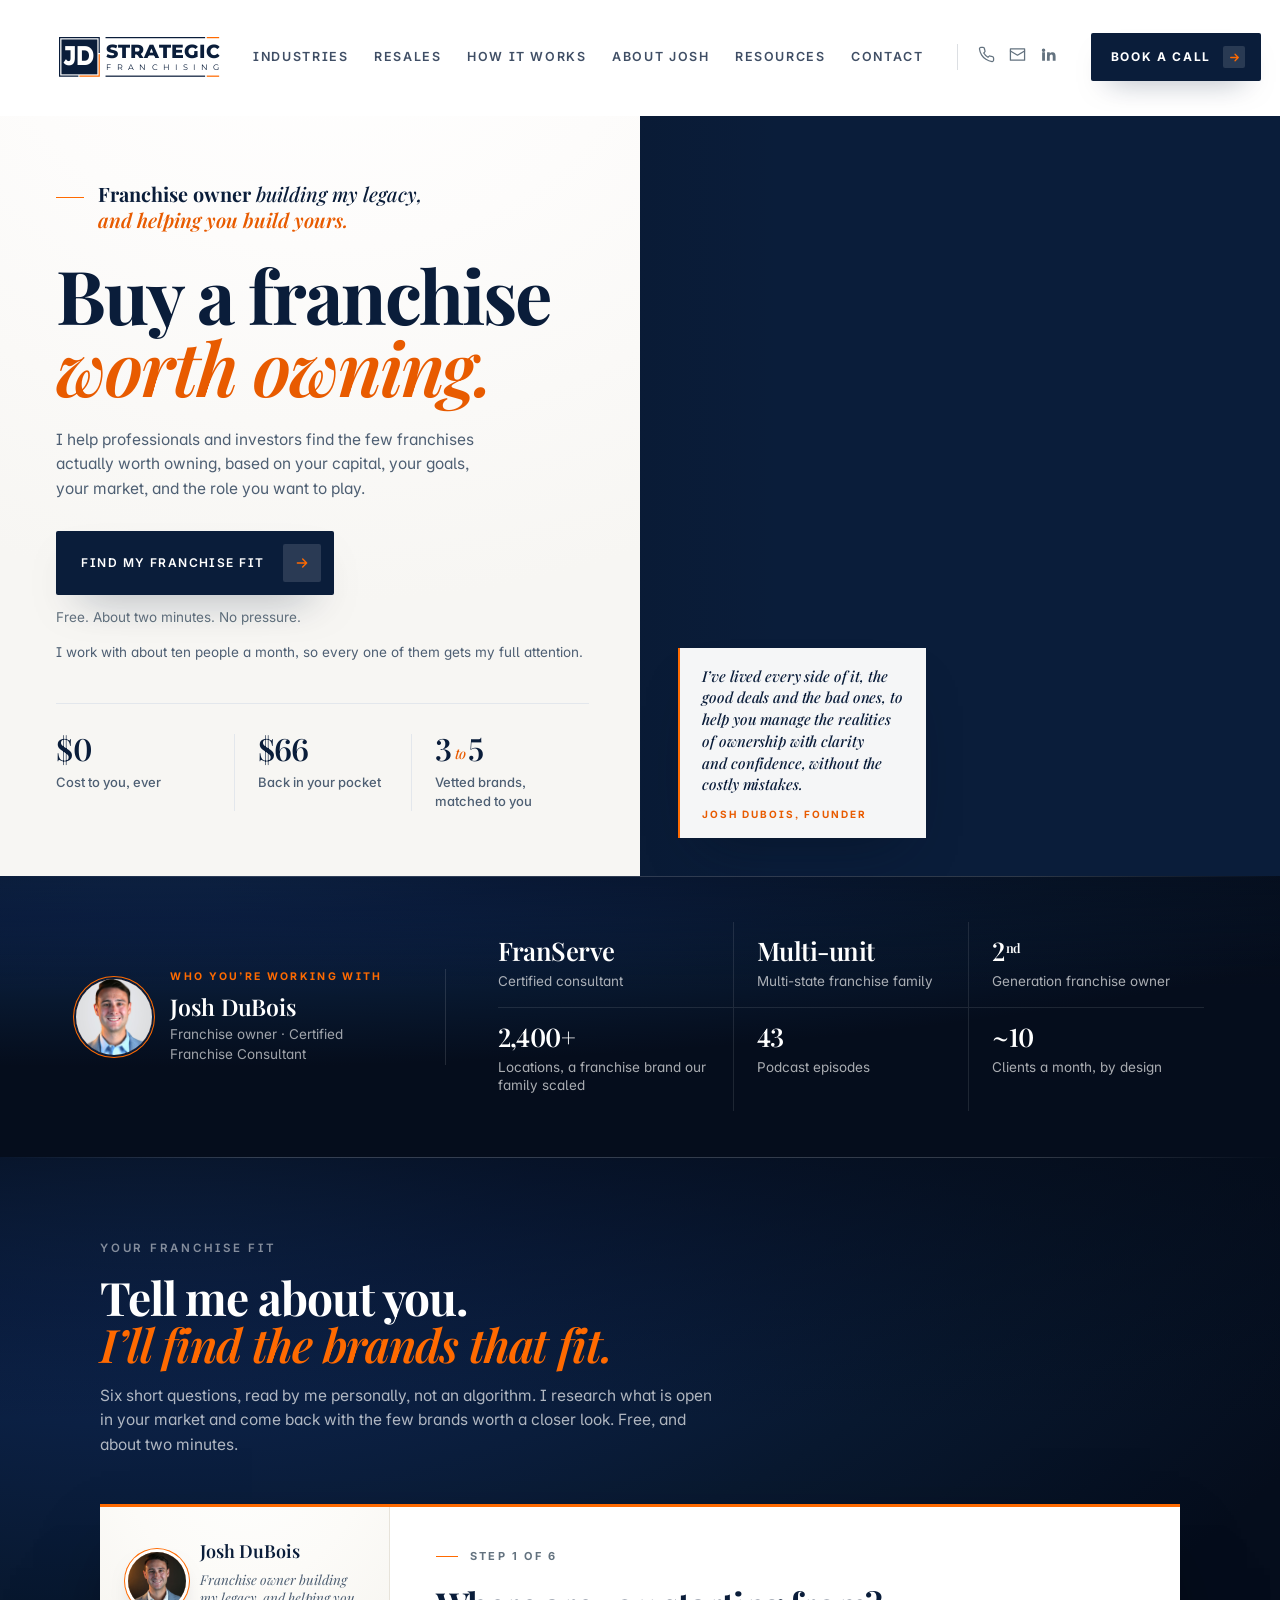
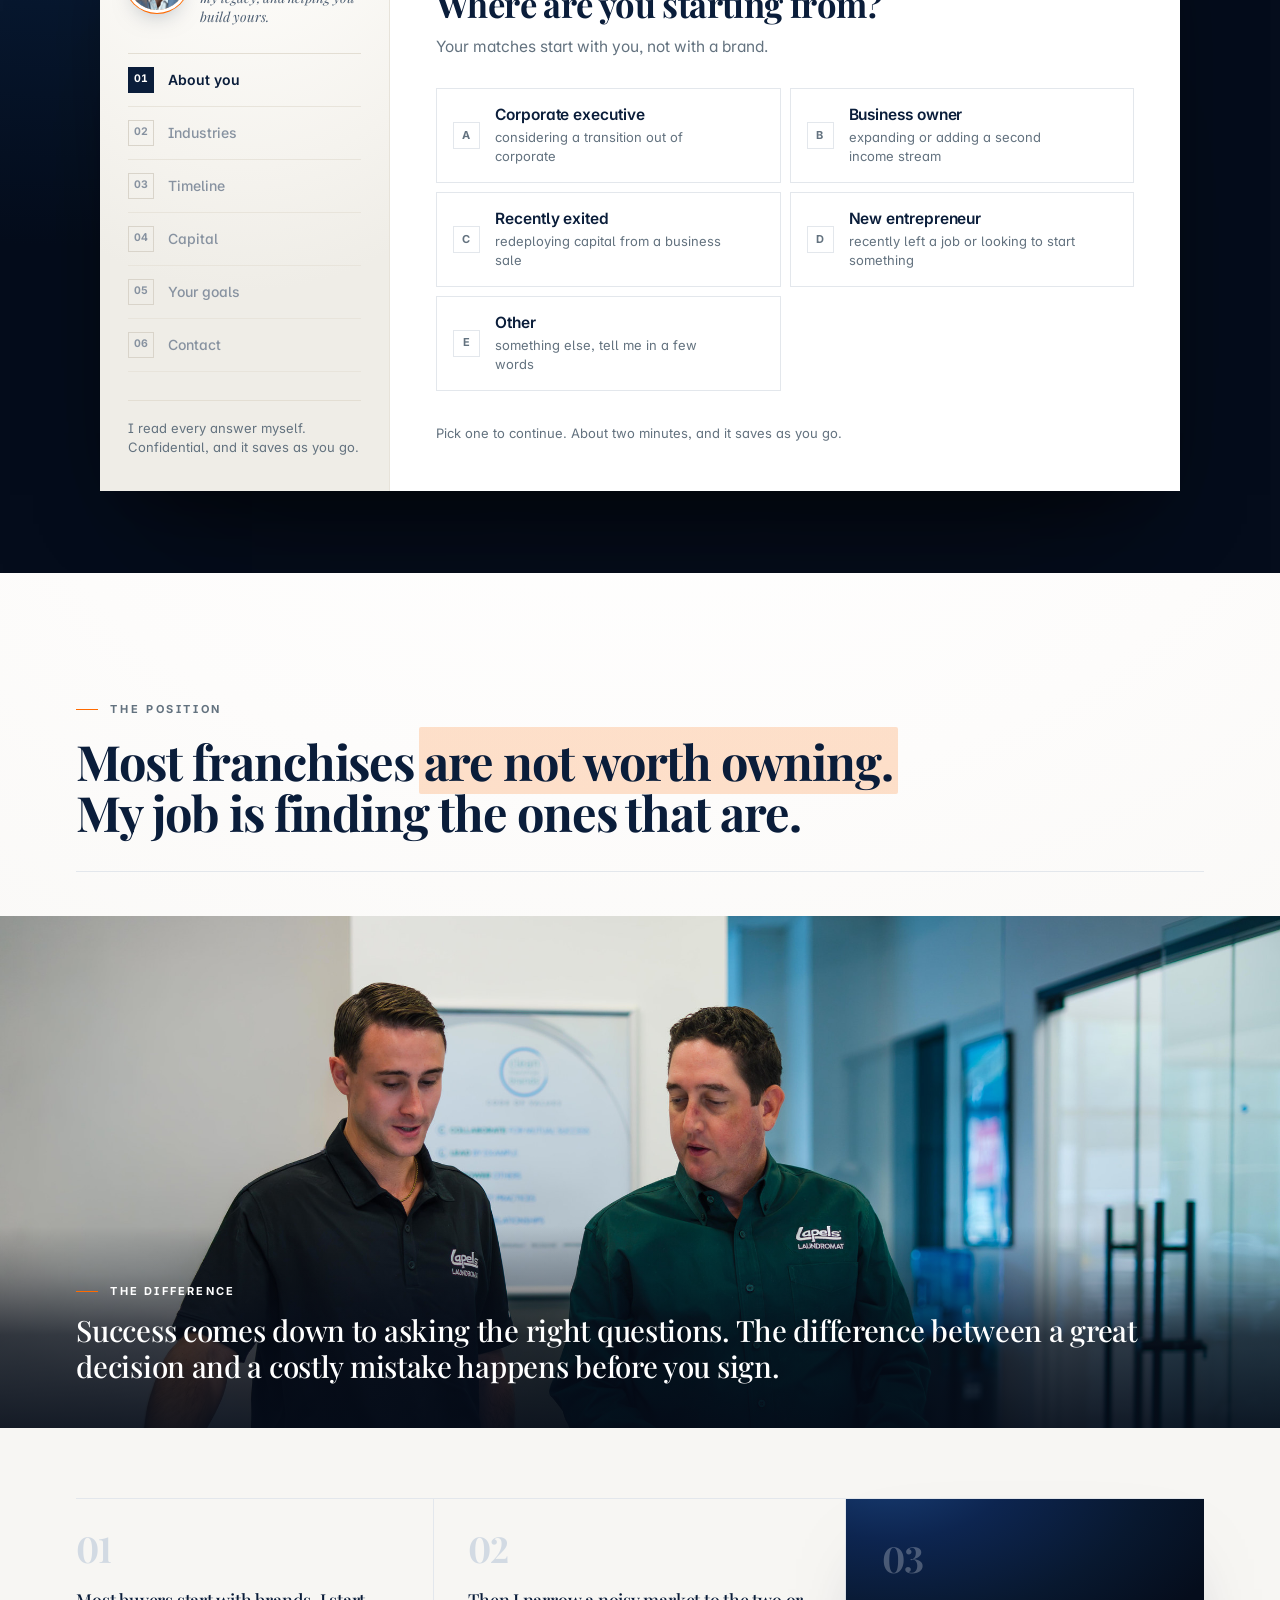
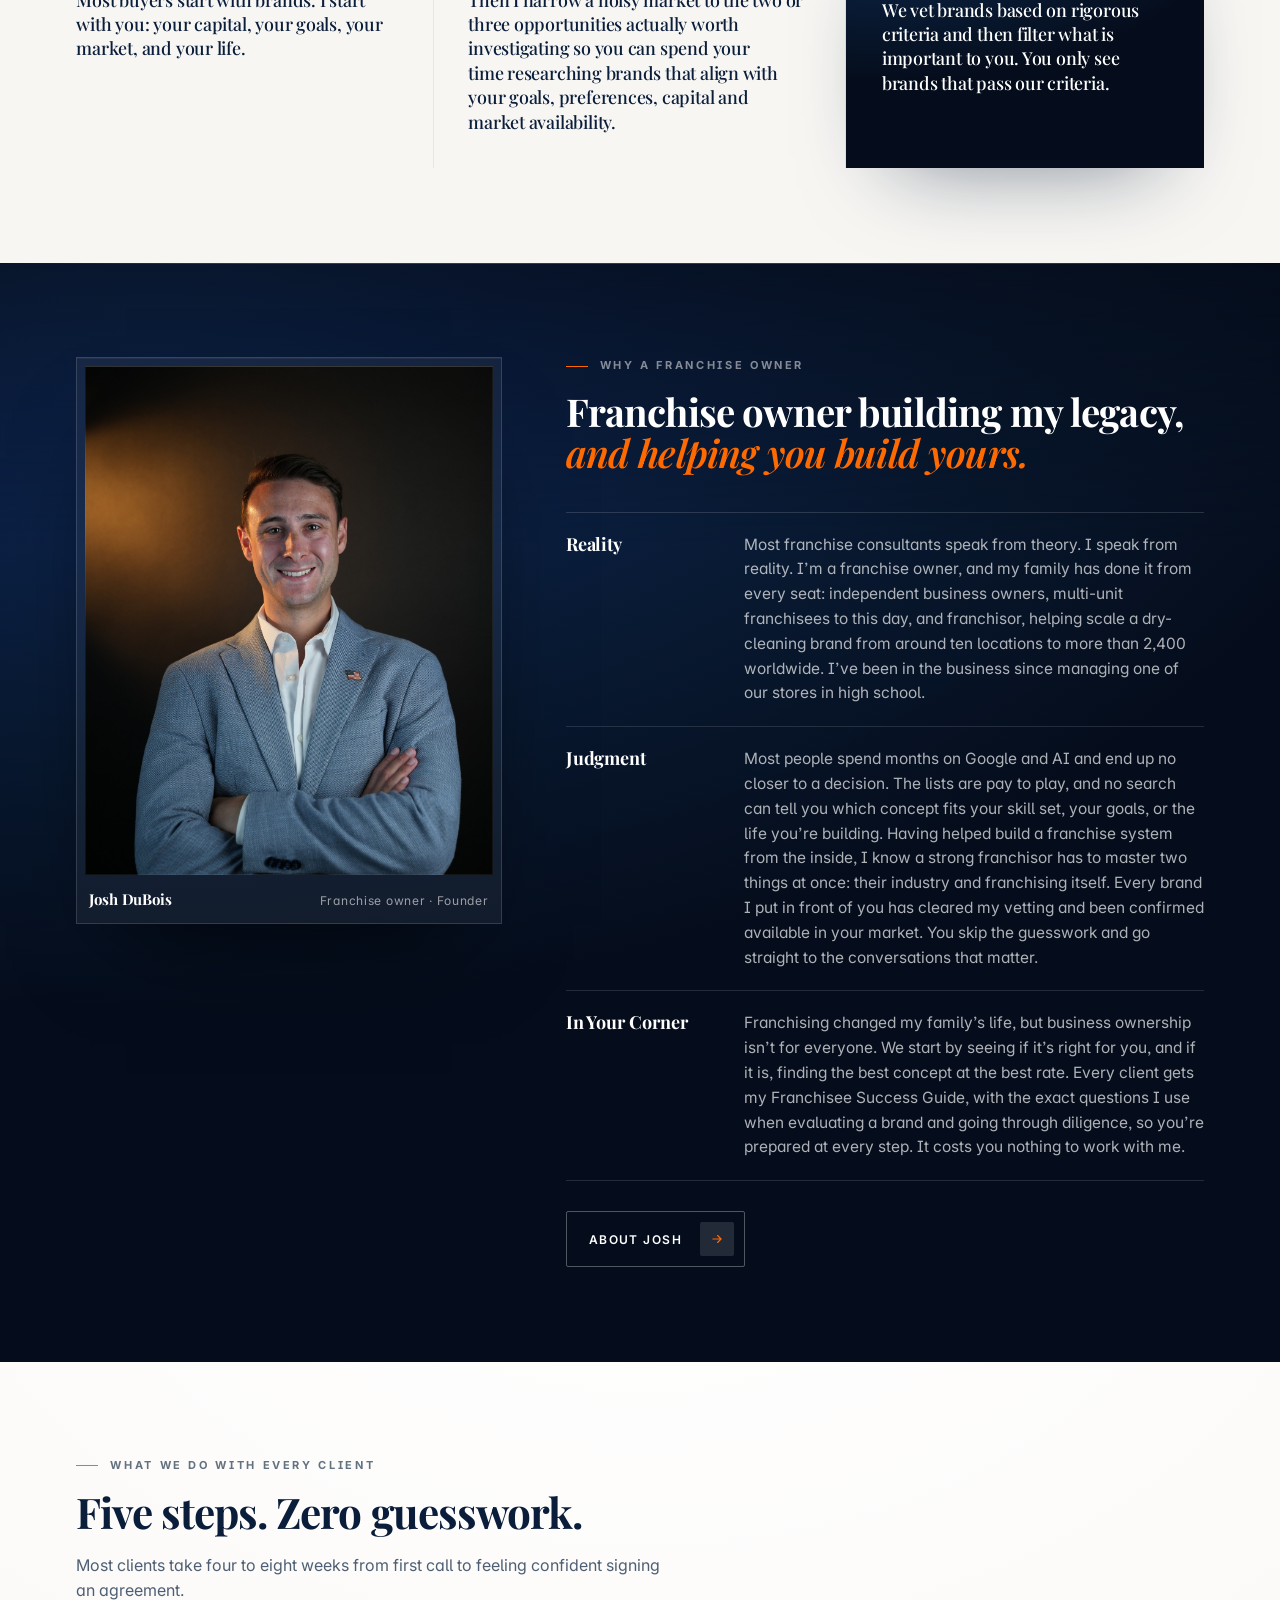
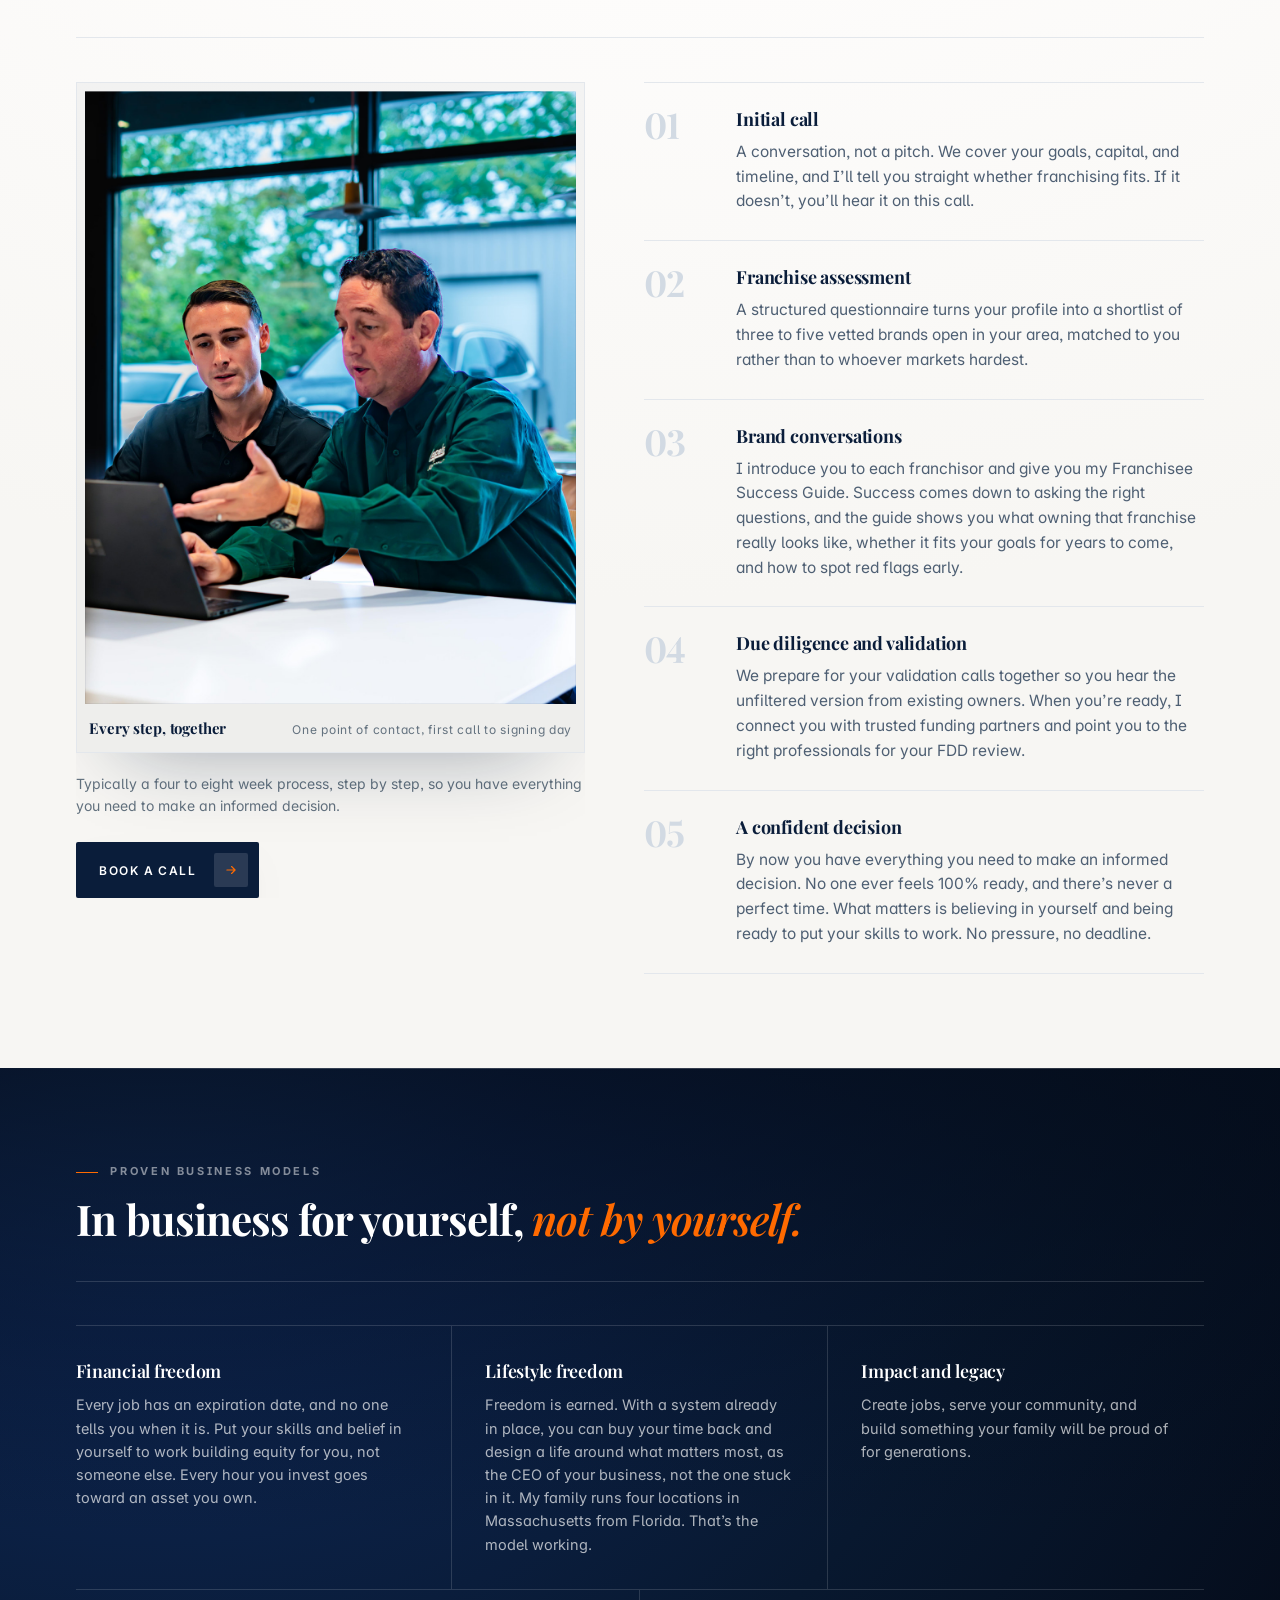
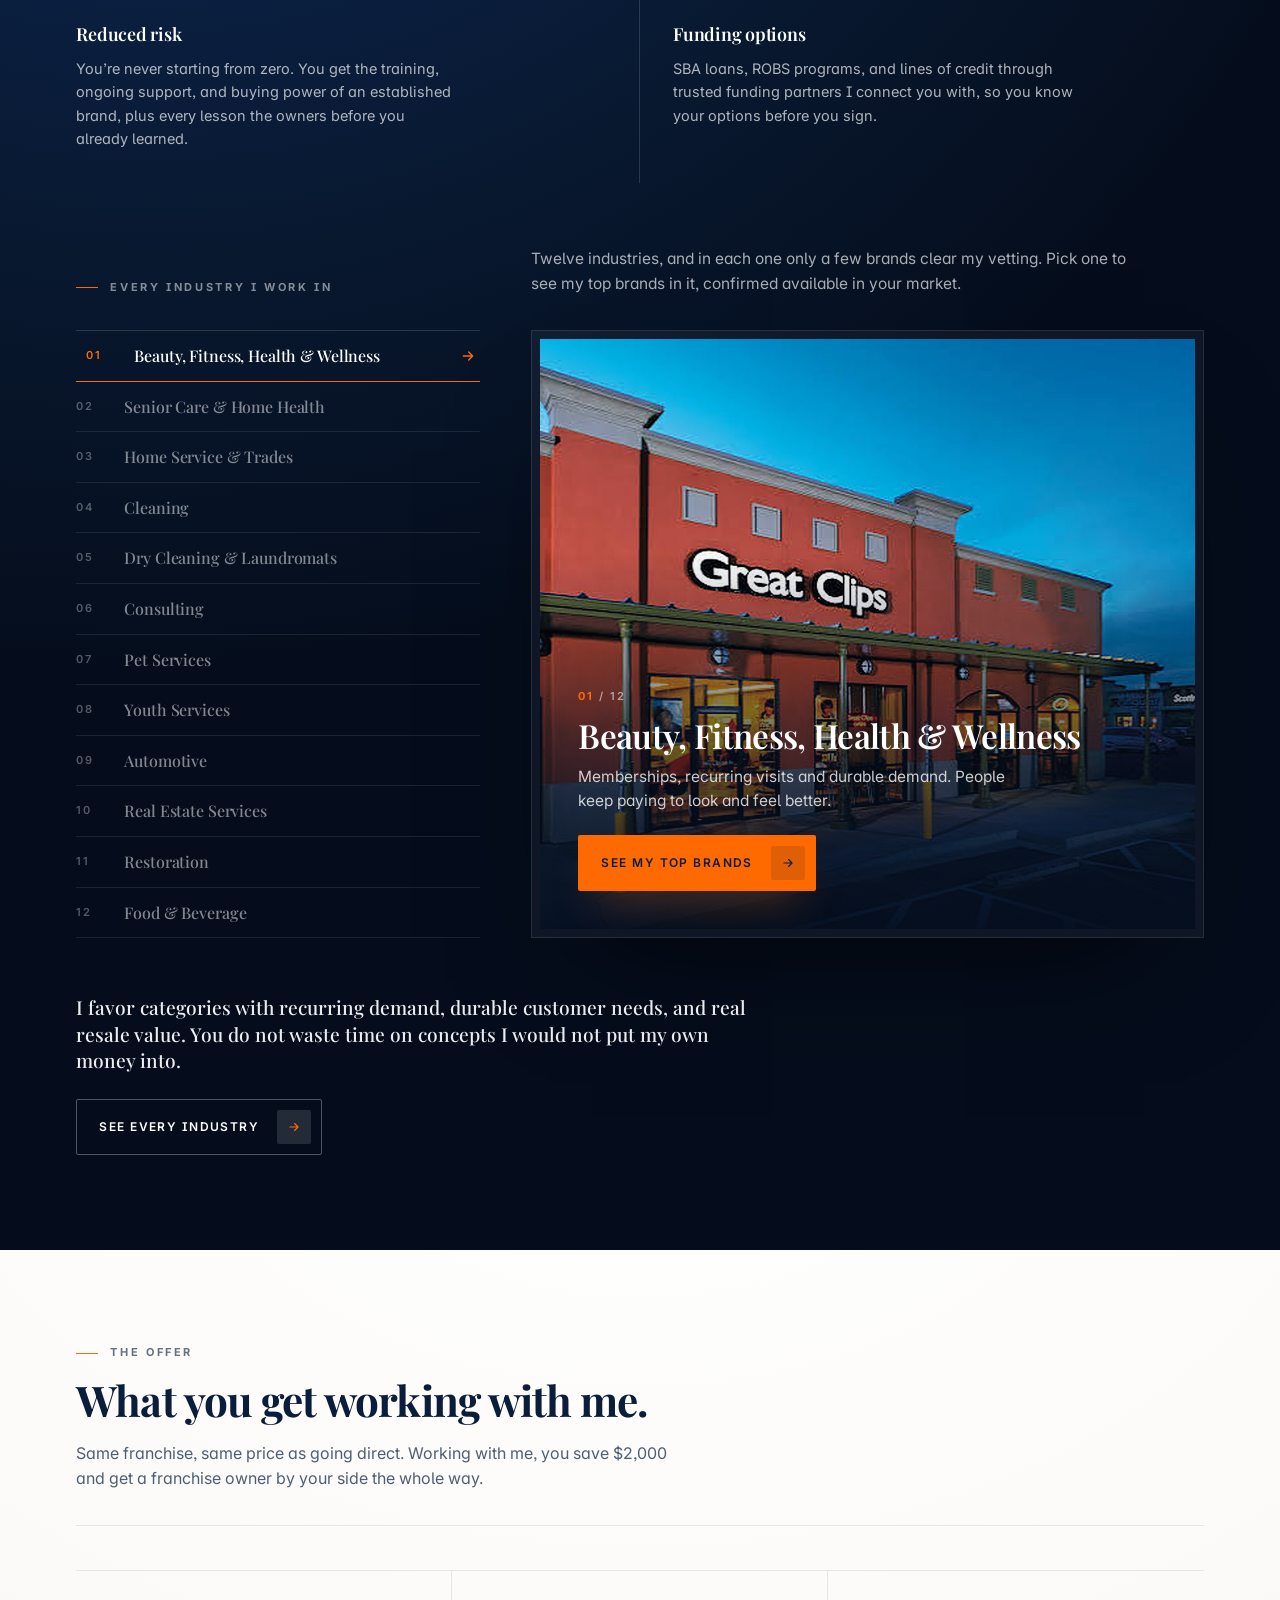
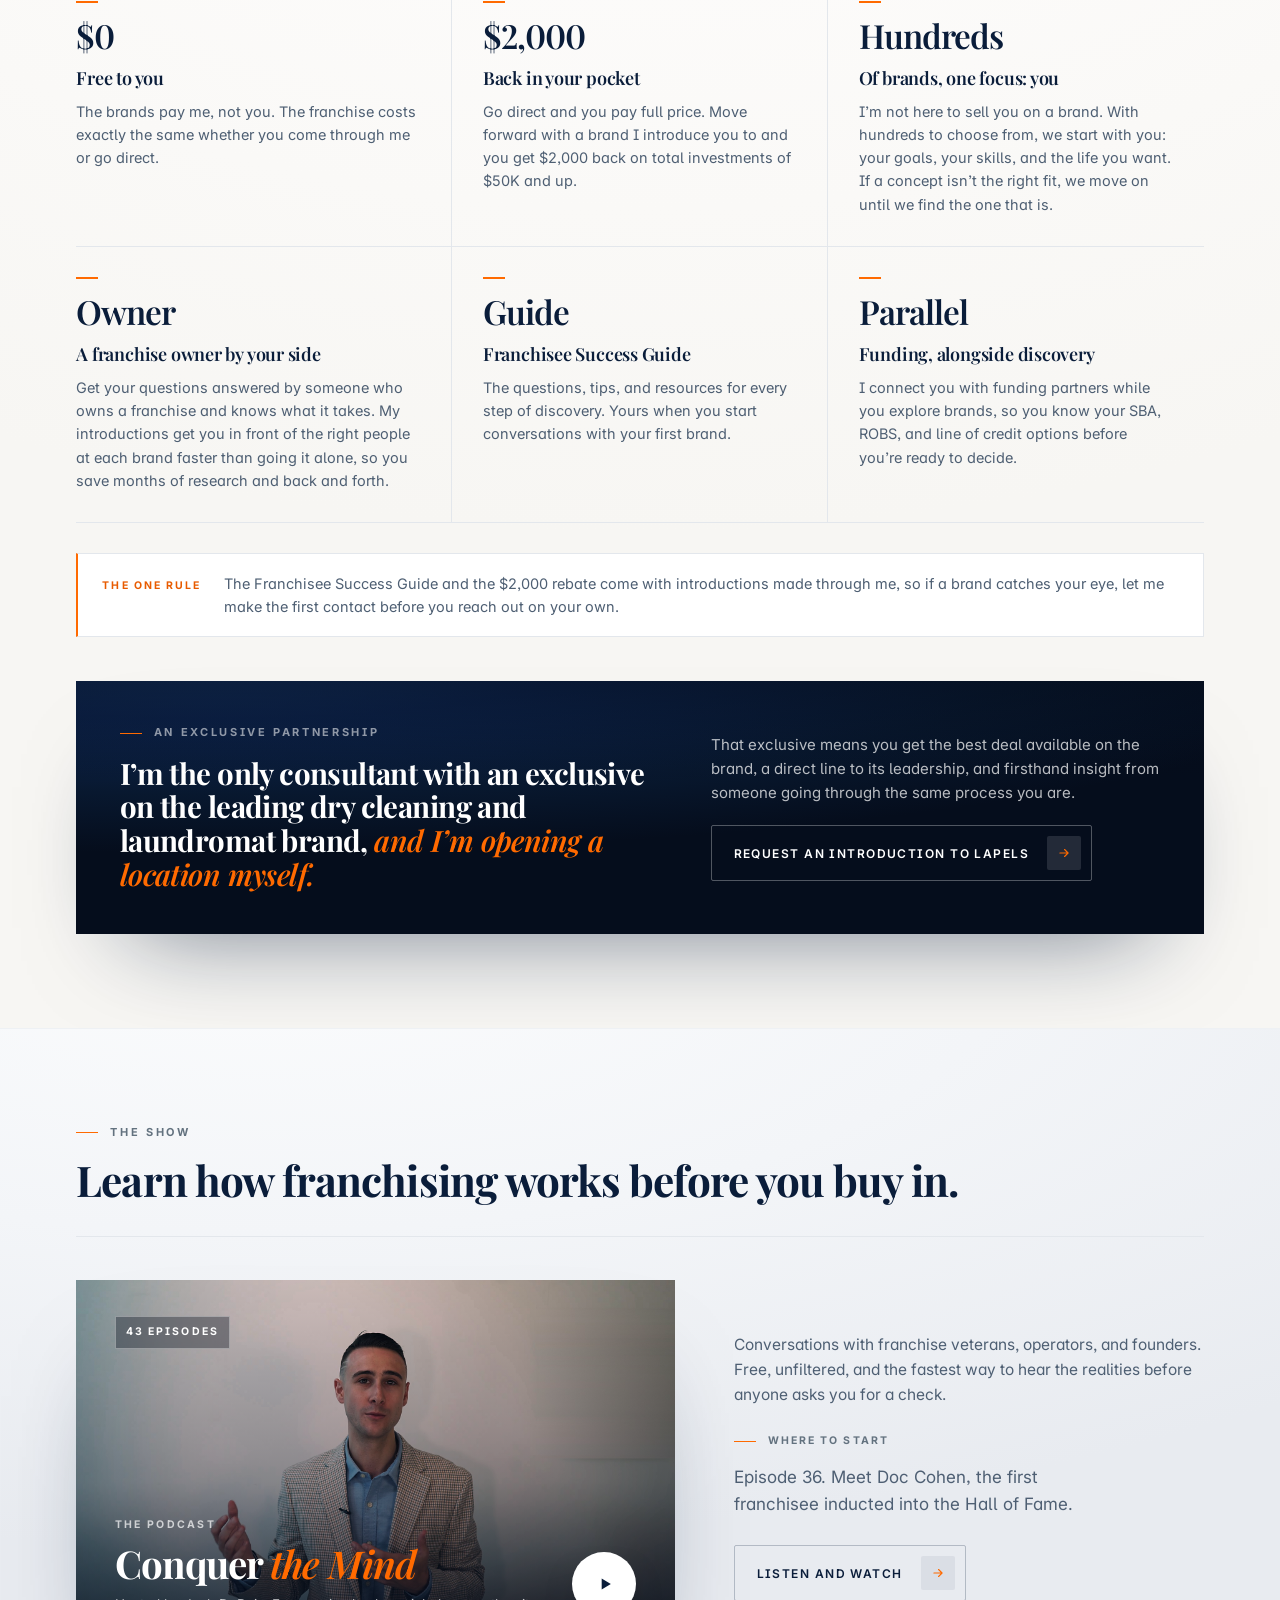
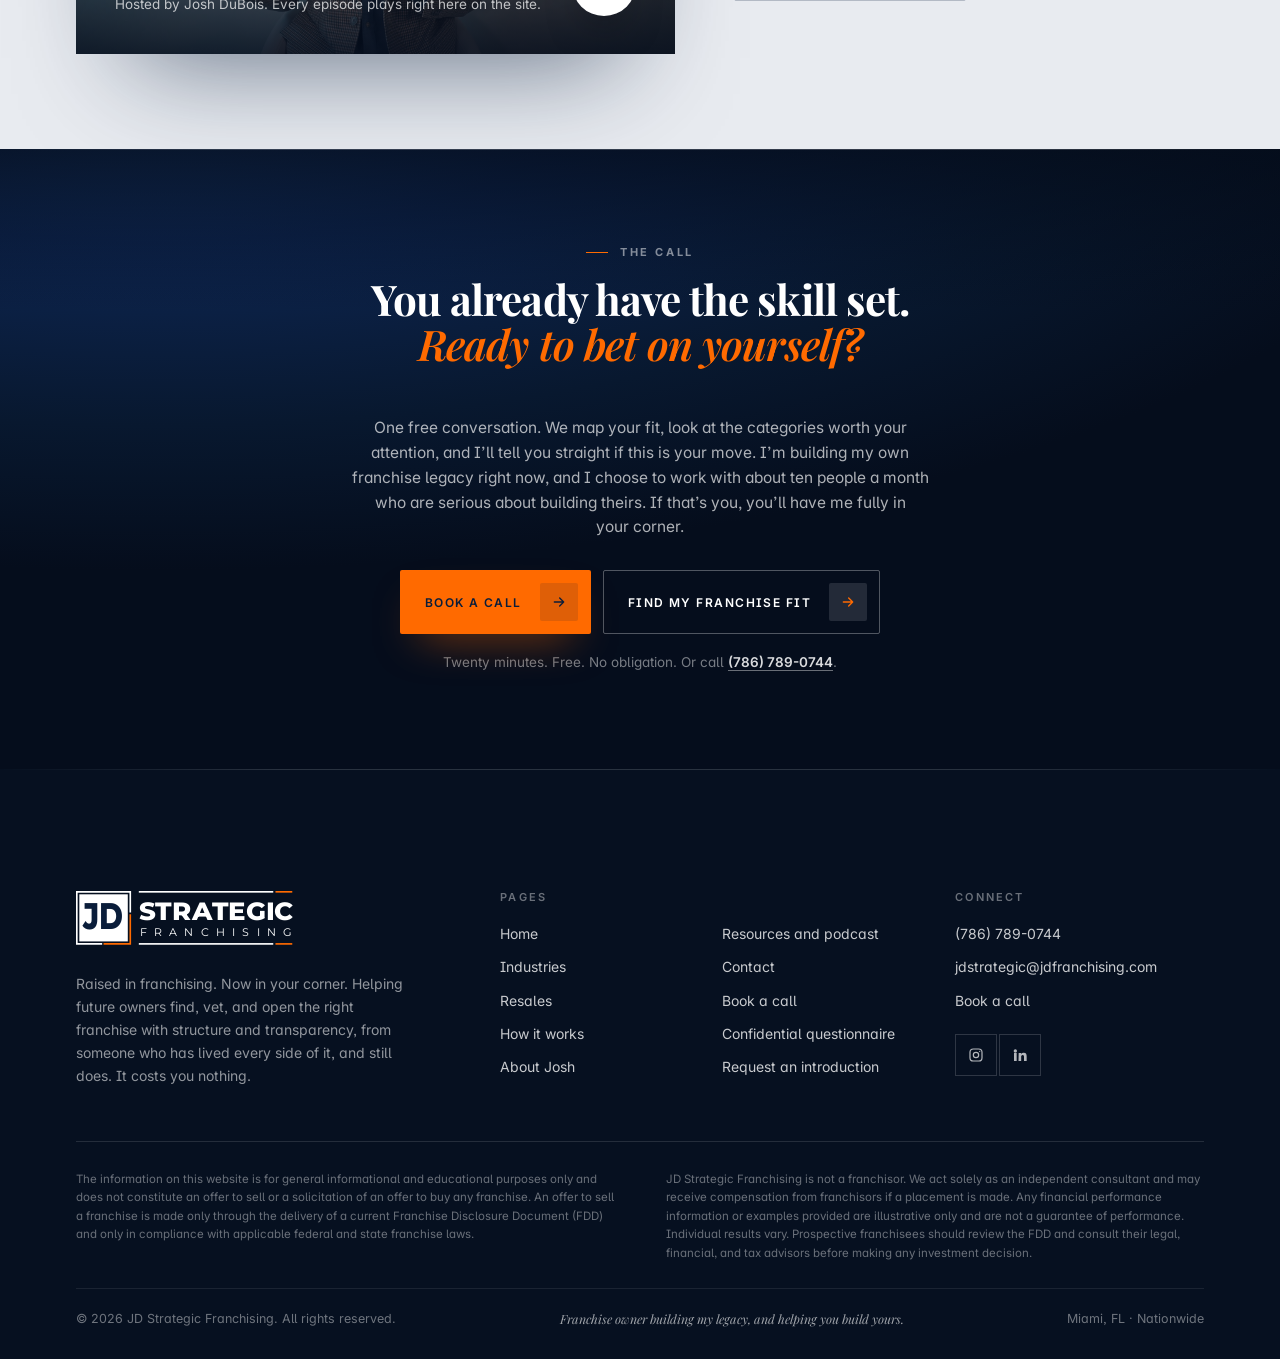
==== commit f09ff6cc: "Round 31b: hero centred at every width, studio gradient backdrop with the JD mark Co-Authored-By: Cl" ====
--- a/index.html
+++ b/index.html
@@ -19,7 +19,8 @@
 <link rel="preconnect" href="https://fonts.googleapis.com">
 <link rel="preconnect" href="https://fonts.gstatic.com" crossorigin>
 <link href="https://fonts.googleapis.com/css2?family=Playfair+Display:ital,wght@0,400..900;1,400..900&family=Inter:opsz,wght@14..32,400..700&family=Montserrat:wght@400;800&display=swap" rel="stylesheet">
-<link rel="preload" as="image" href="assets/josh/hero.jpg?v=20261103" imagesrcset="assets/josh/hero@1068.jpg?v=20261103 1068w, assets/josh/hero.jpg?v=20261103 2136w" imagesizes="(max-width:900px) 100vw, 50vw" fetchpriority="high">
+<link rel="preload" as="image" href="assets/josh/hero.jpg?v=20261103c" imagesrcset="assets/josh/hero@900.jpg?v=20261103c 900w, assets/josh/hero@1600.jpg?v=20261103c 1600w, assets/josh/hero.jpg?v=20261103c 3200w" imagesizes="50vw" media="(min-width:901px)" fetchpriority="high">
+<link rel="preload" as="image" href="assets/josh/hero-m.jpg?v=20261103c" imagesrcset="assets/josh/hero-m@900.jpg?v=20261103c 900w, assets/josh/hero-m.jpg?v=20261103c 1800w" imagesizes="100vw" media="(max-width:900px)" fetchpriority="high">
 <link rel="stylesheet" href="assets/site.css">
 </head>
 <body>
@@ -73,7 +74,8 @@
       </div>
     </div>
     <figure class="hero-photo">
-      <img src="assets/josh/hero.jpg?v=20261103" srcset="assets/josh/hero@1068.jpg?v=20261103 1068w, assets/josh/hero.jpg?v=20261103 2136w" sizes="(max-width:900px) 100vw, 50vw" width="2136" height="2400" alt="Josh DuBois, founder of JD Strategic Franchising" fetchpriority="high" decoding="async">
+      <picture><source media="(max-width:900px)" srcset="assets/josh/hero-m@900.jpg?v=20261103c 900w, assets/josh/hero-m.jpg?v=20261103c 1800w" sizes="100vw">
+      <img src="assets/josh/hero.jpg?v=20261103c" srcset="assets/josh/hero@900.jpg?v=20261103c 900w, assets/josh/hero@1600.jpg?v=20261103c 1600w, assets/josh/hero.jpg?v=20261103c 3200w" sizes="(max-width:900px) 100vw, 50vw" width="3200" height="2400" alt="Josh DuBois, founder of JD Strategic Franchising" fetchpriority="high" decoding="async"></picture>
       <figcaption class="hero-quote hv" style="--i:9"><p>I&rsquo;ve lived every side of it, the good deals and the bad ones, to help you manage the realities of ownership with clarity and confidence, without the costly mistakes.</p><cite>Josh DuBois, Founder</cite></figcaption>
     </figure>
   </div>
--- a/assets/site.css
+++ b/assets/site.css
@@ -145,7 +145,7 @@
 .hstat .n sup{font-size:.46em;vertical-align:.7em;font-weight:600}
 .hstat .l{font-size:10px;font-weight:700;letter-spacing:.16em;text-transform:uppercase;color:var(--muted);line-height:1.45;margin-top:9px;max-width:22ch}
 .hero-photo{position:relative;margin:0;overflow:hidden;background:var(--ink);min-height:420px}
-.hero-photo img{position:absolute;inset:0;width:100%;height:100%;object-fit:cover;object-position:50% 30%;opacity:0;transform:scale(1.05);transition:opacity 1.3s var(--ease-cine) .15s,transform 2.1s var(--ease-cine) .15s}
+.hero-photo img{position:absolute;inset:0;width:100%;height:100%;object-fit:cover;object-position:50% 38%;transform-origin:50% 40%;opacity:0;transform:scale(1.05);transition:opacity 1.3s var(--ease-cine) .15s,transform 2.1s var(--ease-cine) .15s}
 body.ready .hero-photo img{opacity:1;transform:none;animation:breathe 26s ease-in-out 2.4s infinite alternate}
 @keyframes breathe{from{transform:scale(1)}to{transform:scale(1.035)}}
 .hero-photo::after{content:"";position:absolute;inset:0;pointer-events:none;background:linear-gradient(to right,rgba(6,16,32,.16),transparent 22%)}
@@ -478,7 +478,7 @@
 @media (max-width:900px){
   .hero-grid{grid-template-columns:minmax(0,1fr);min-height:0}
   .hero-photo{order:-1;min-height:min(92vw,520px)}
-  .hero-photo img{object-position:50% 8%}
+  .hero-photo img{object-position:50% 30%}
   .hero{padding-top:calc(var(--nav-h) + 16px)}.hero-copy{padding:clamp(36px,7vw,56px) var(--gut) clamp(40px,7vw,60px)}
   .hero h1{font-size:clamp(36px,9vw,60px)}
   .hero-quote{display:none}
@@ -1416,3 +1416,7 @@
 .fitbox .fitfield textarea{resize:none}
 .fitbox .fitnav .btn-ghost{padding:12px 22px 12px 16px;gap:14px}
 @media (max-width:640px){.fitbox .fitnav .btn-ghost{justify-content:center}}
+
+/* ROUND 31: Josh centred at every width; the quote card never crosses his centre line */
+@media (min-width:901px){.hero-quote{max-width:min(300px,calc(50% - 72px))}}
+@media (min-width:901px) and (max-width:1180px){.hero-quote{padding:14px 16px 13px 18px}.hero-quote p{font-size:13.5px;line-height:1.45}}
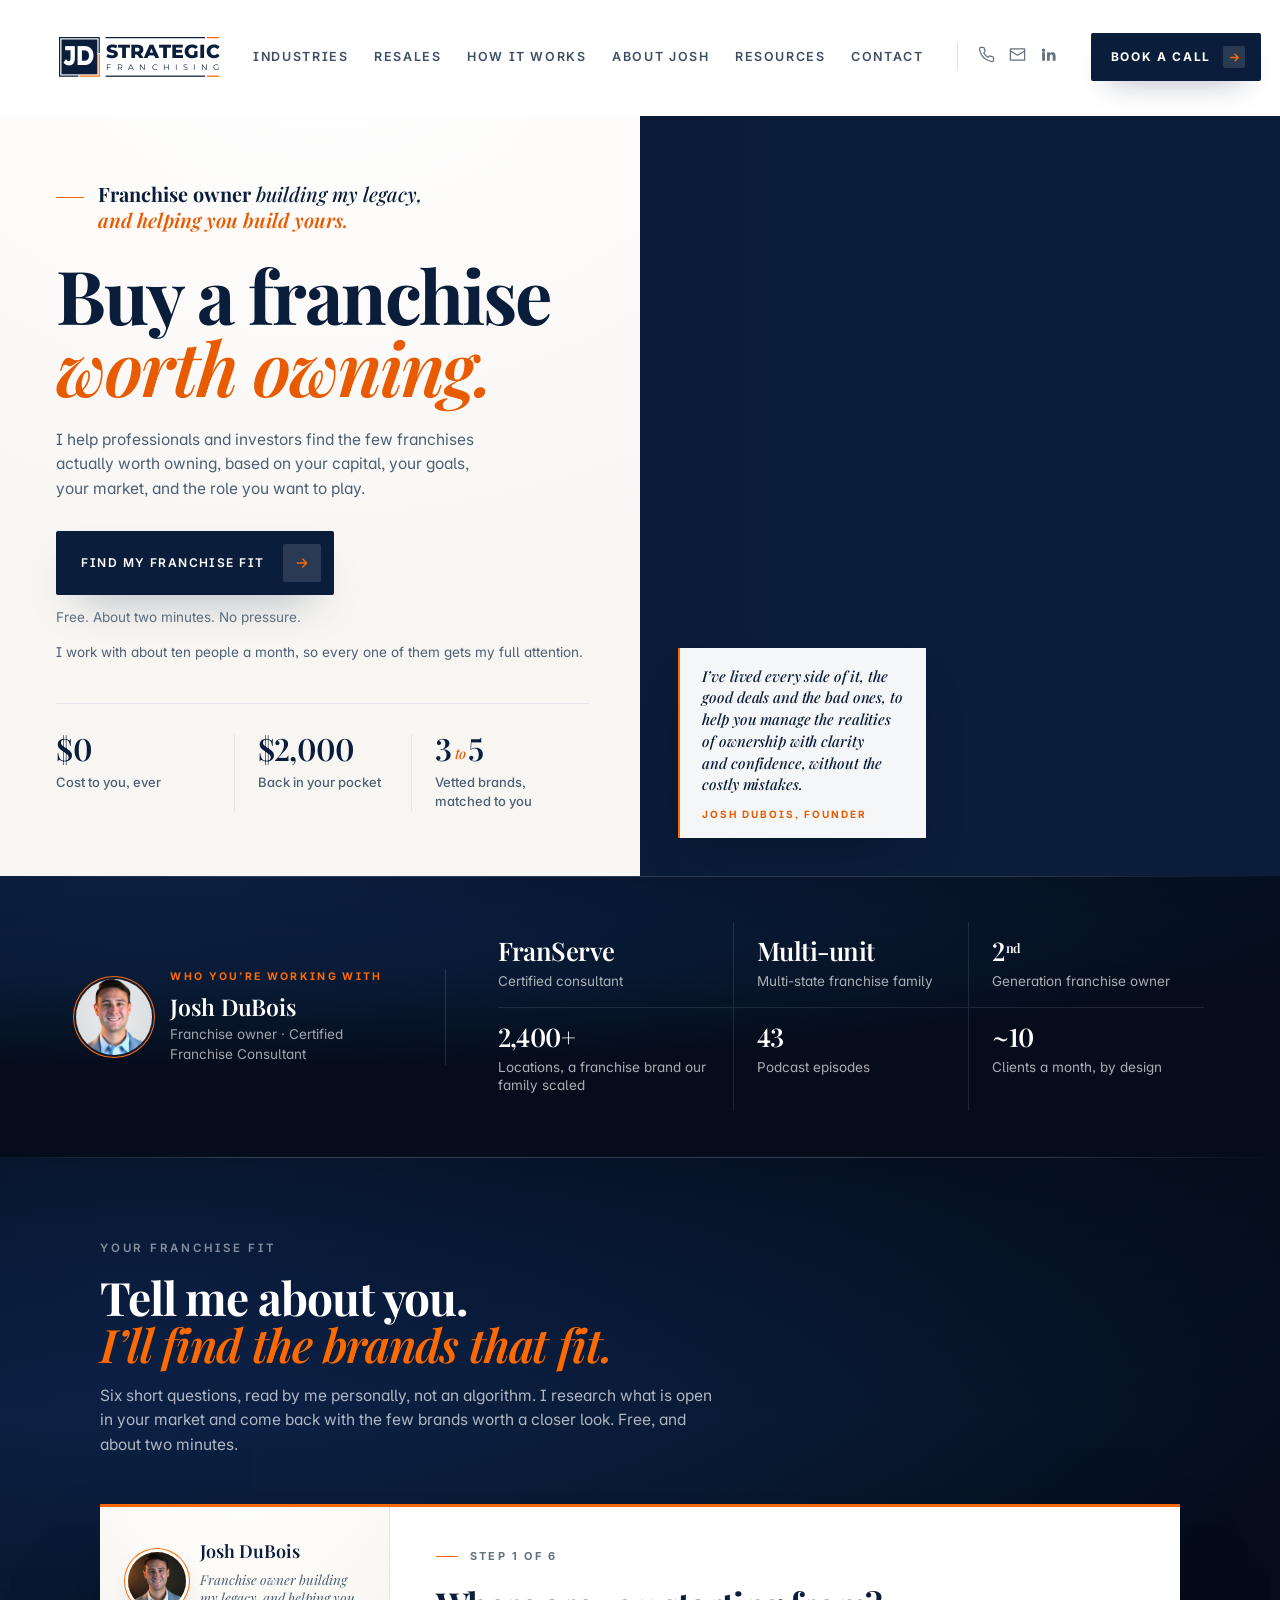
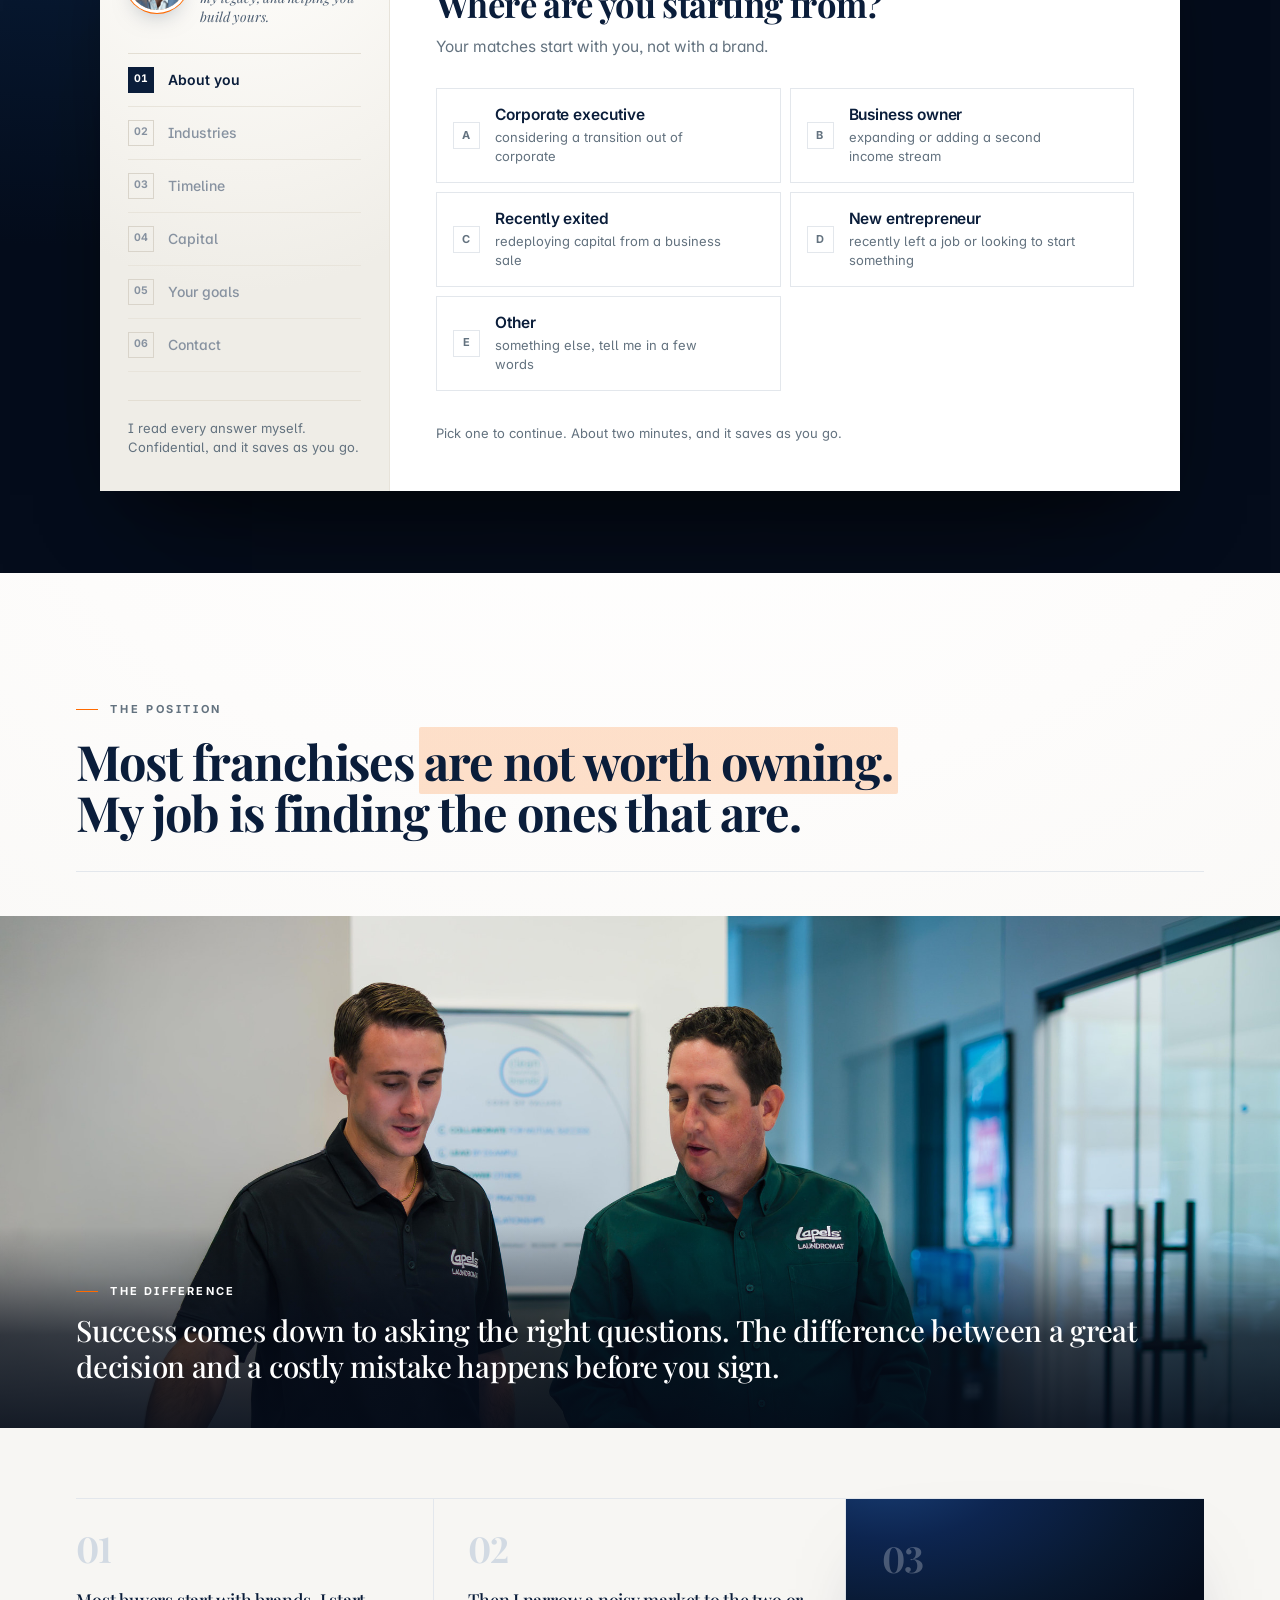
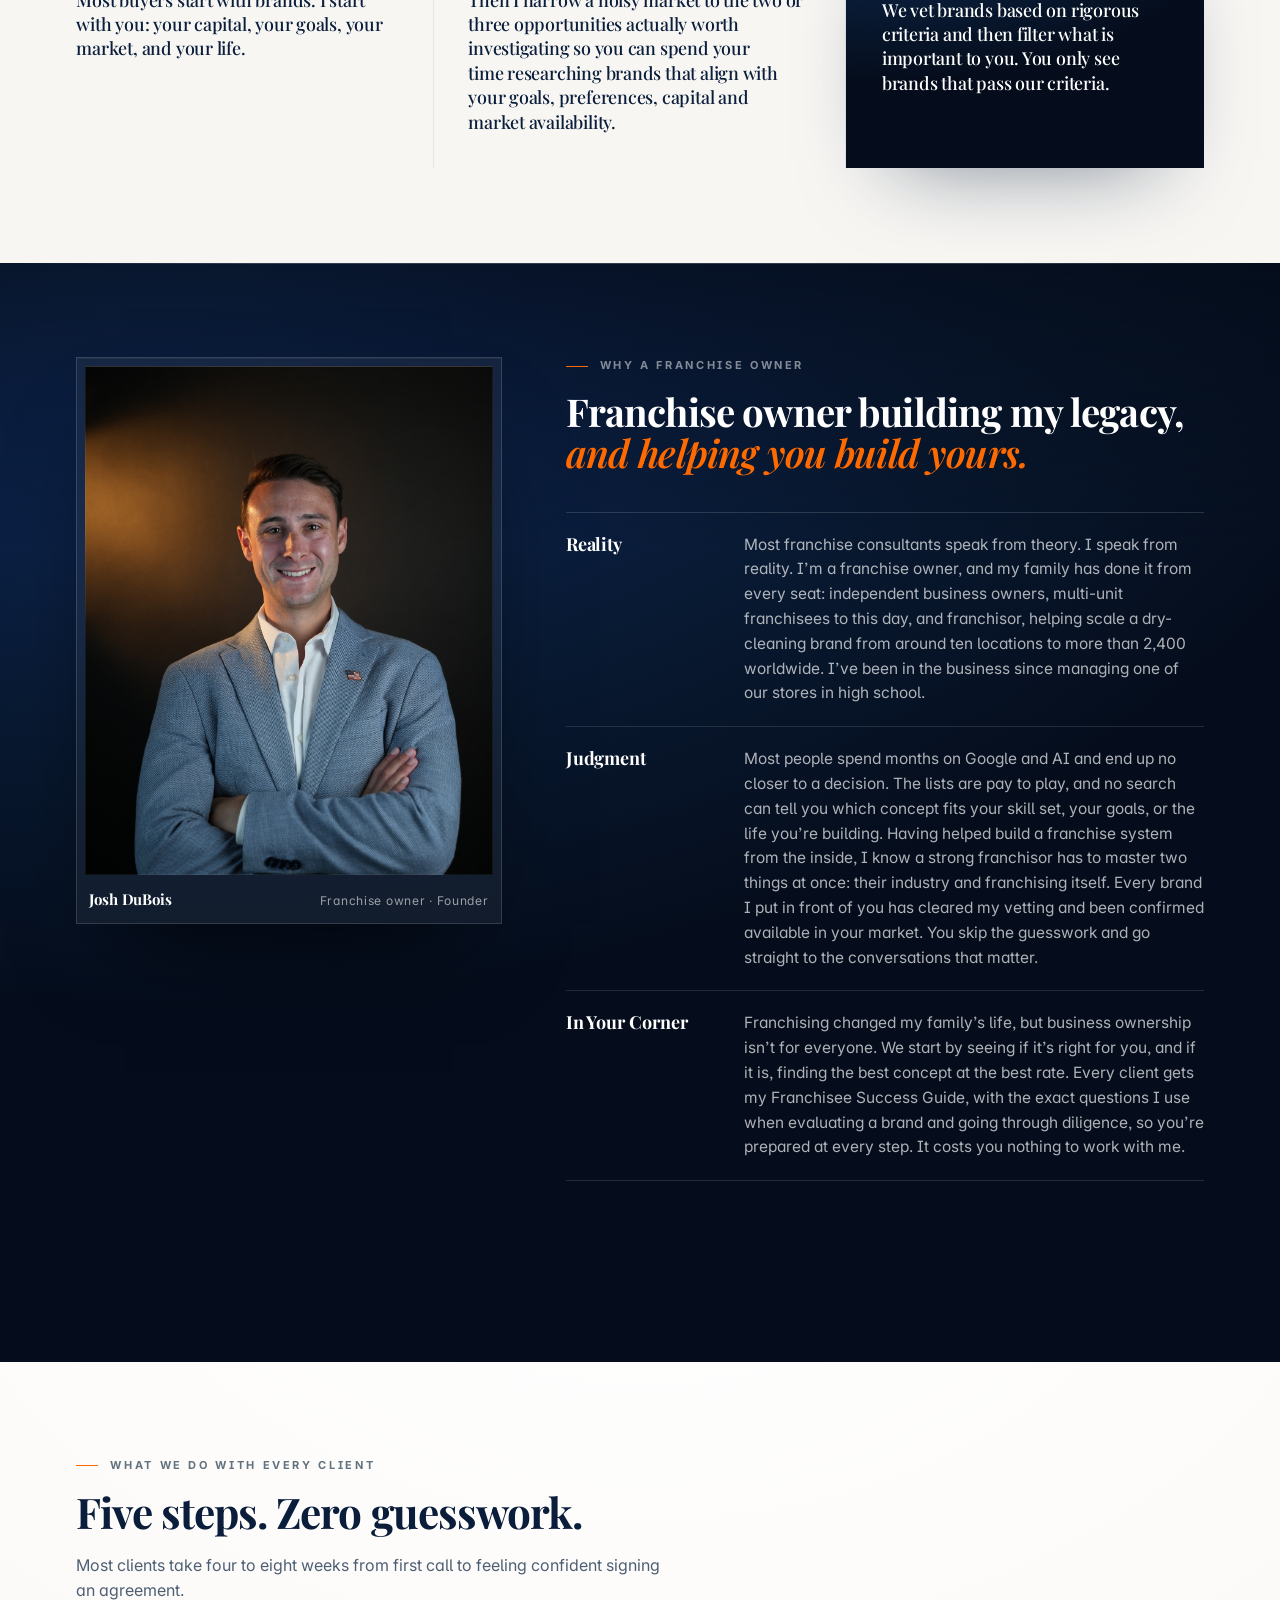
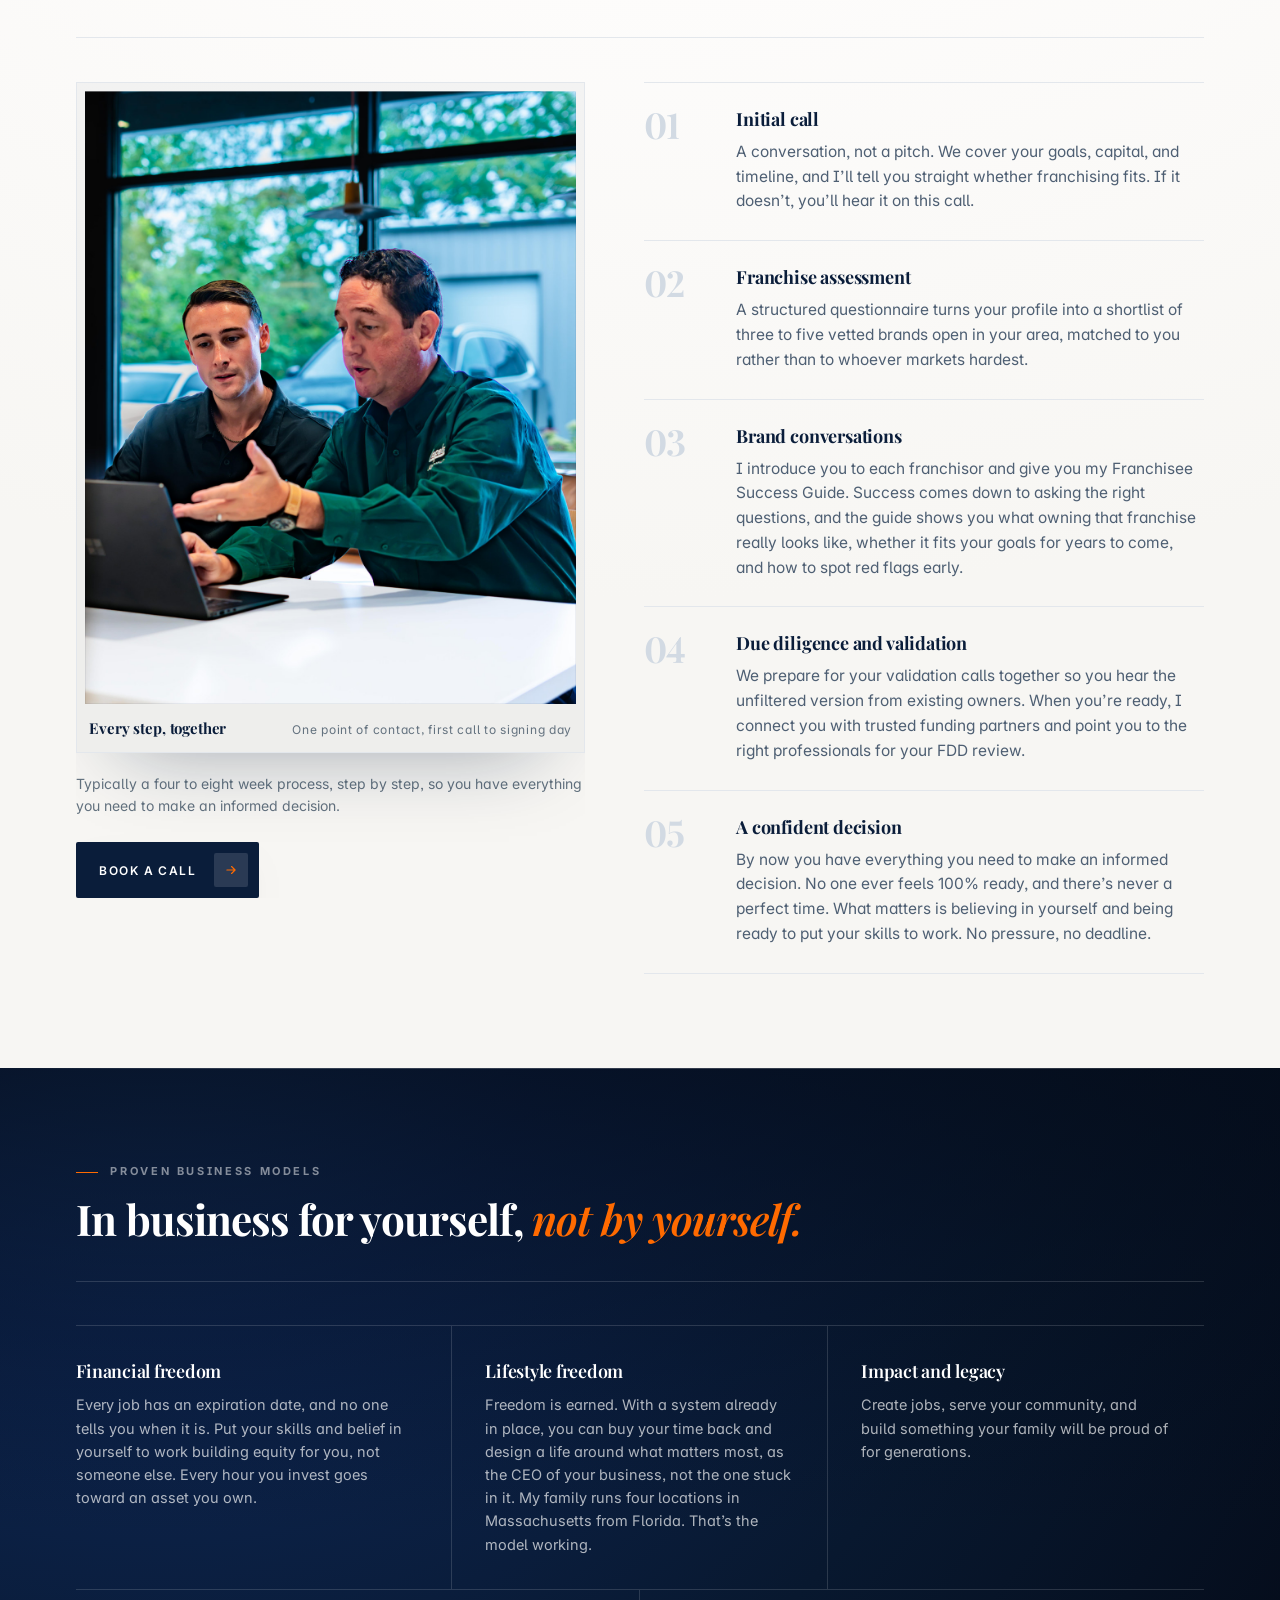
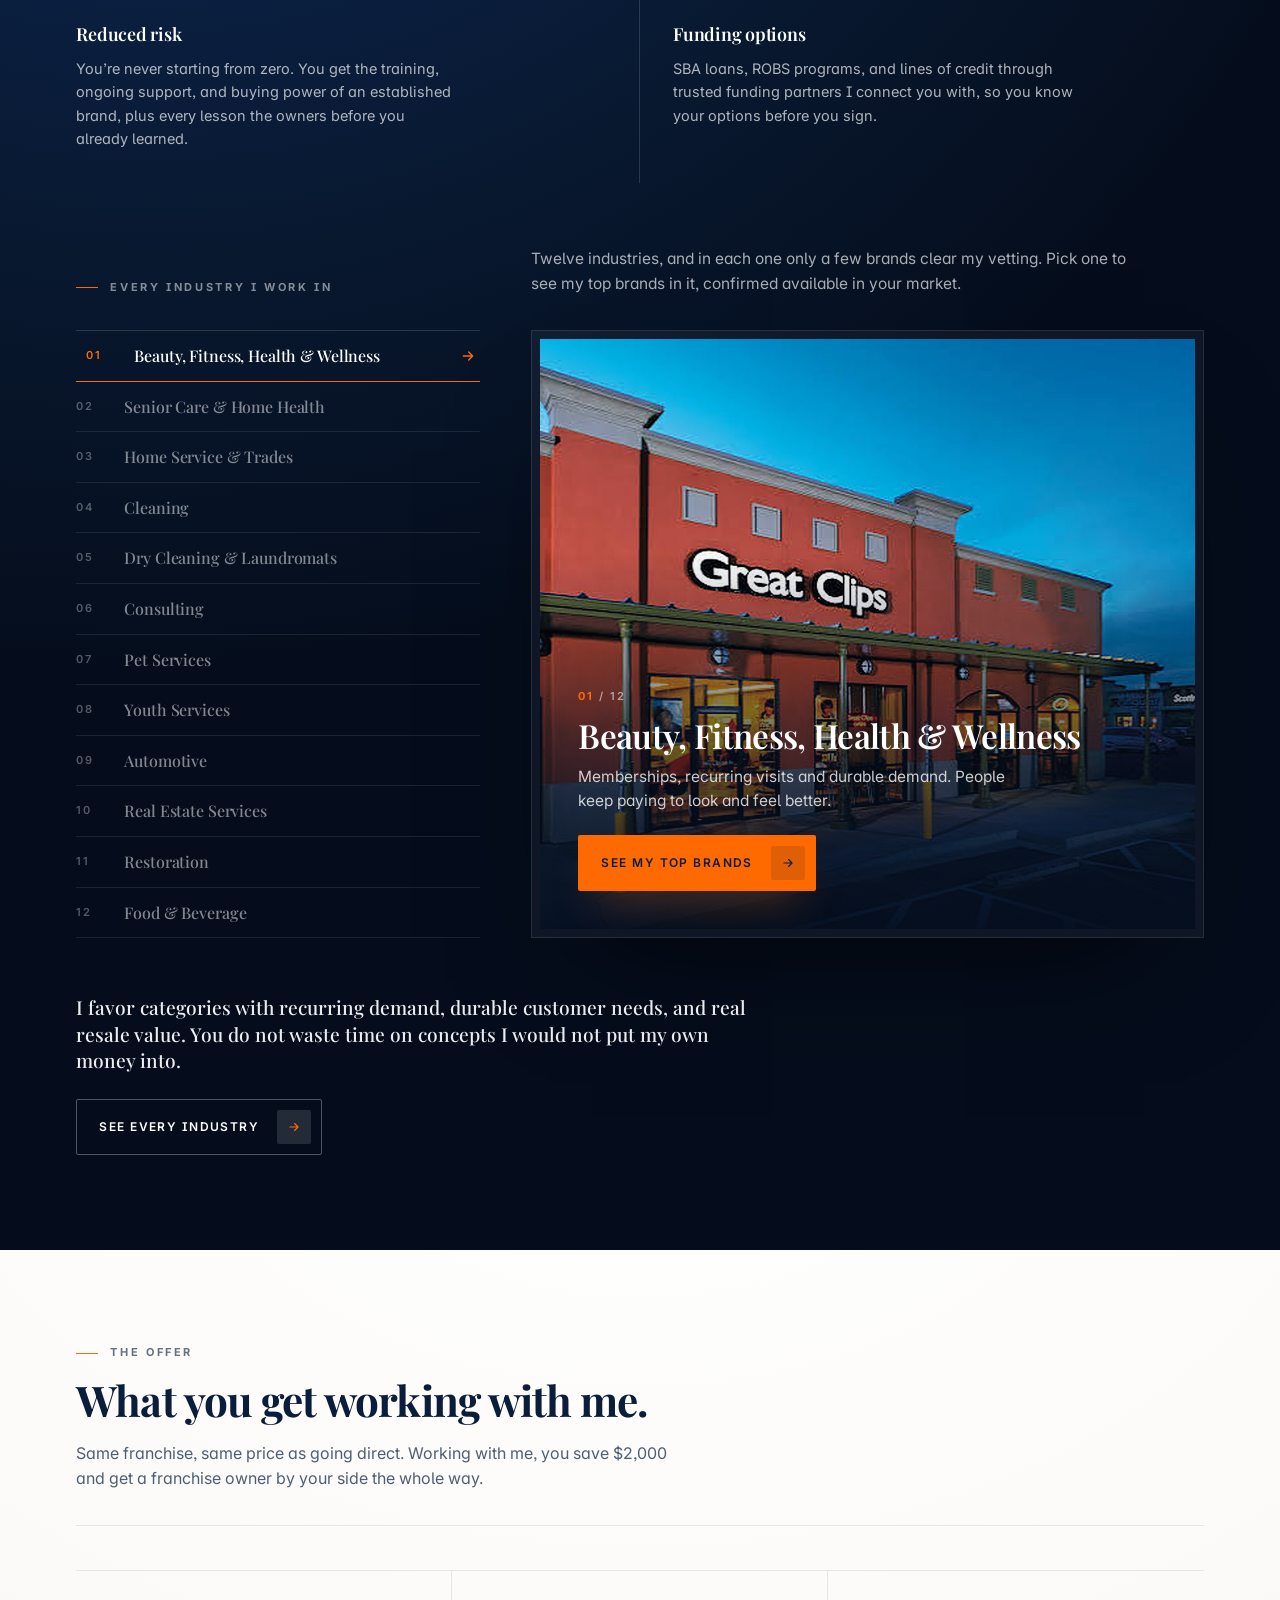
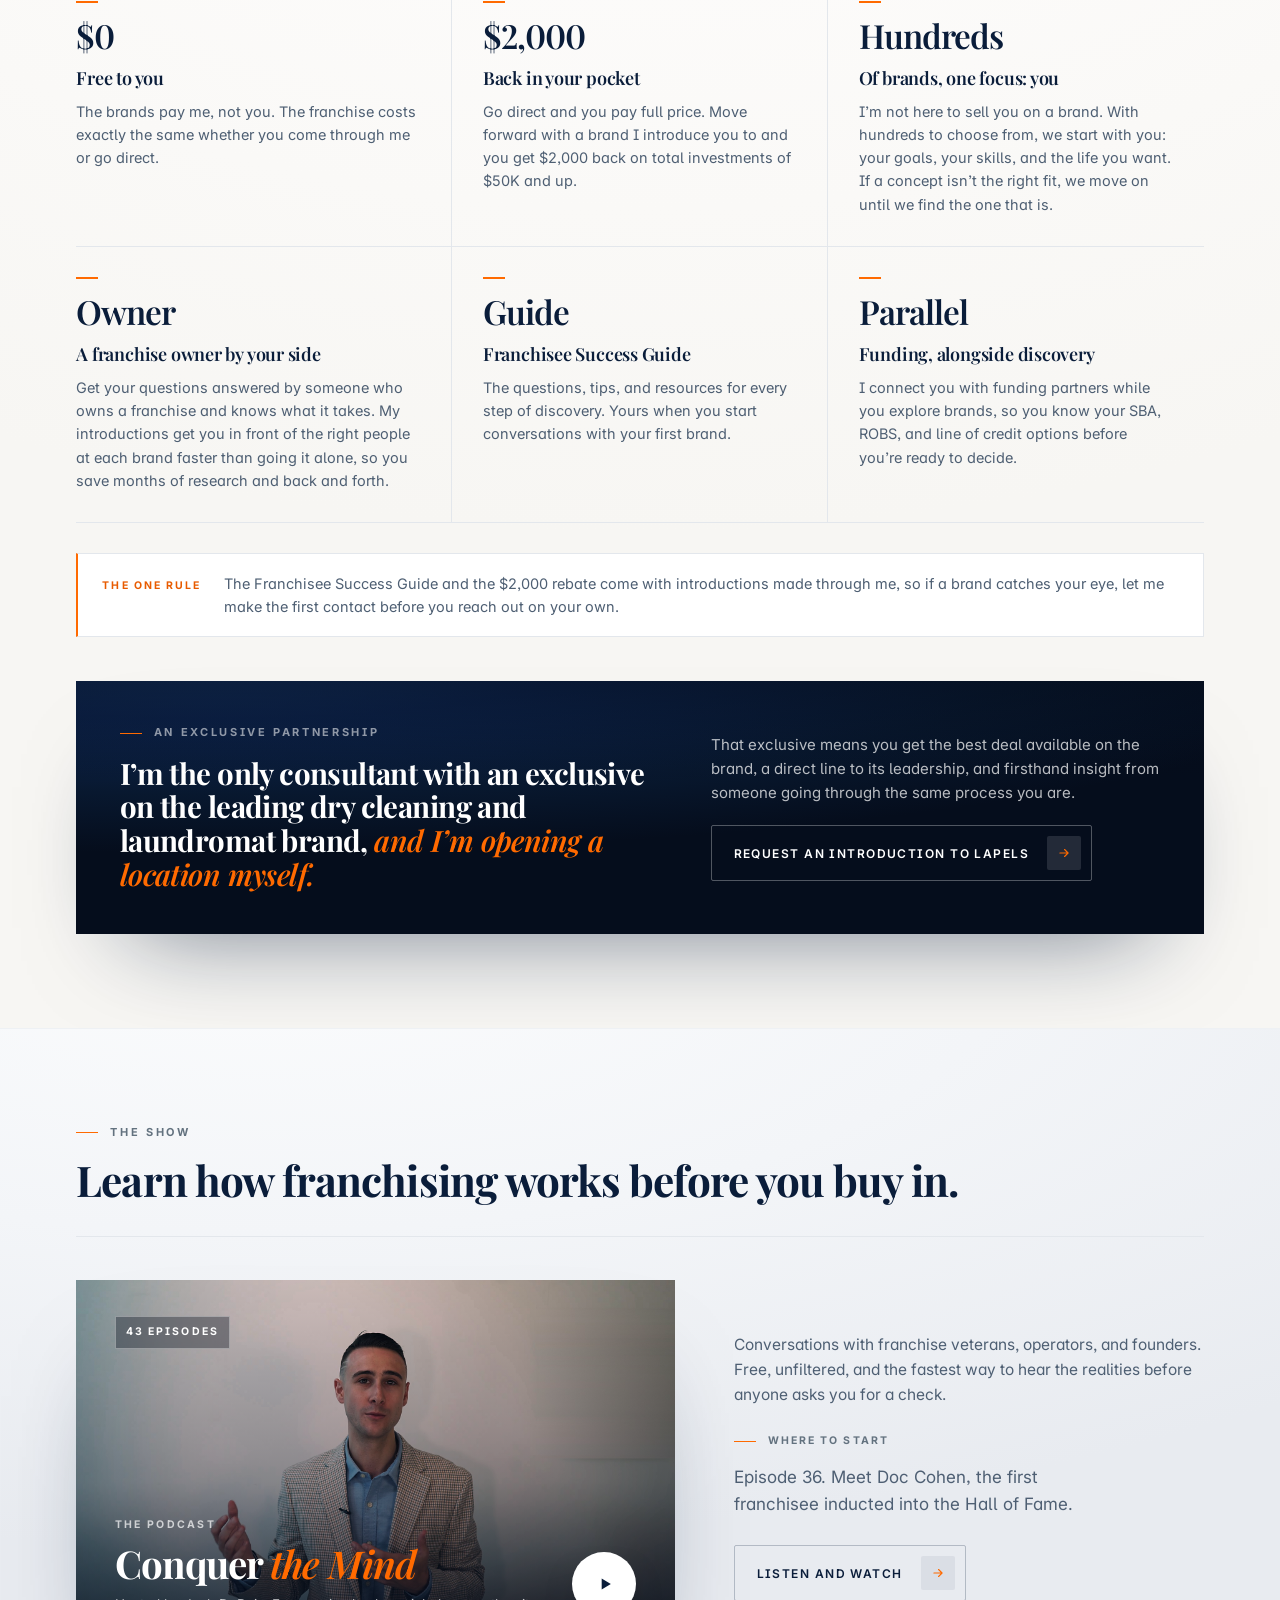
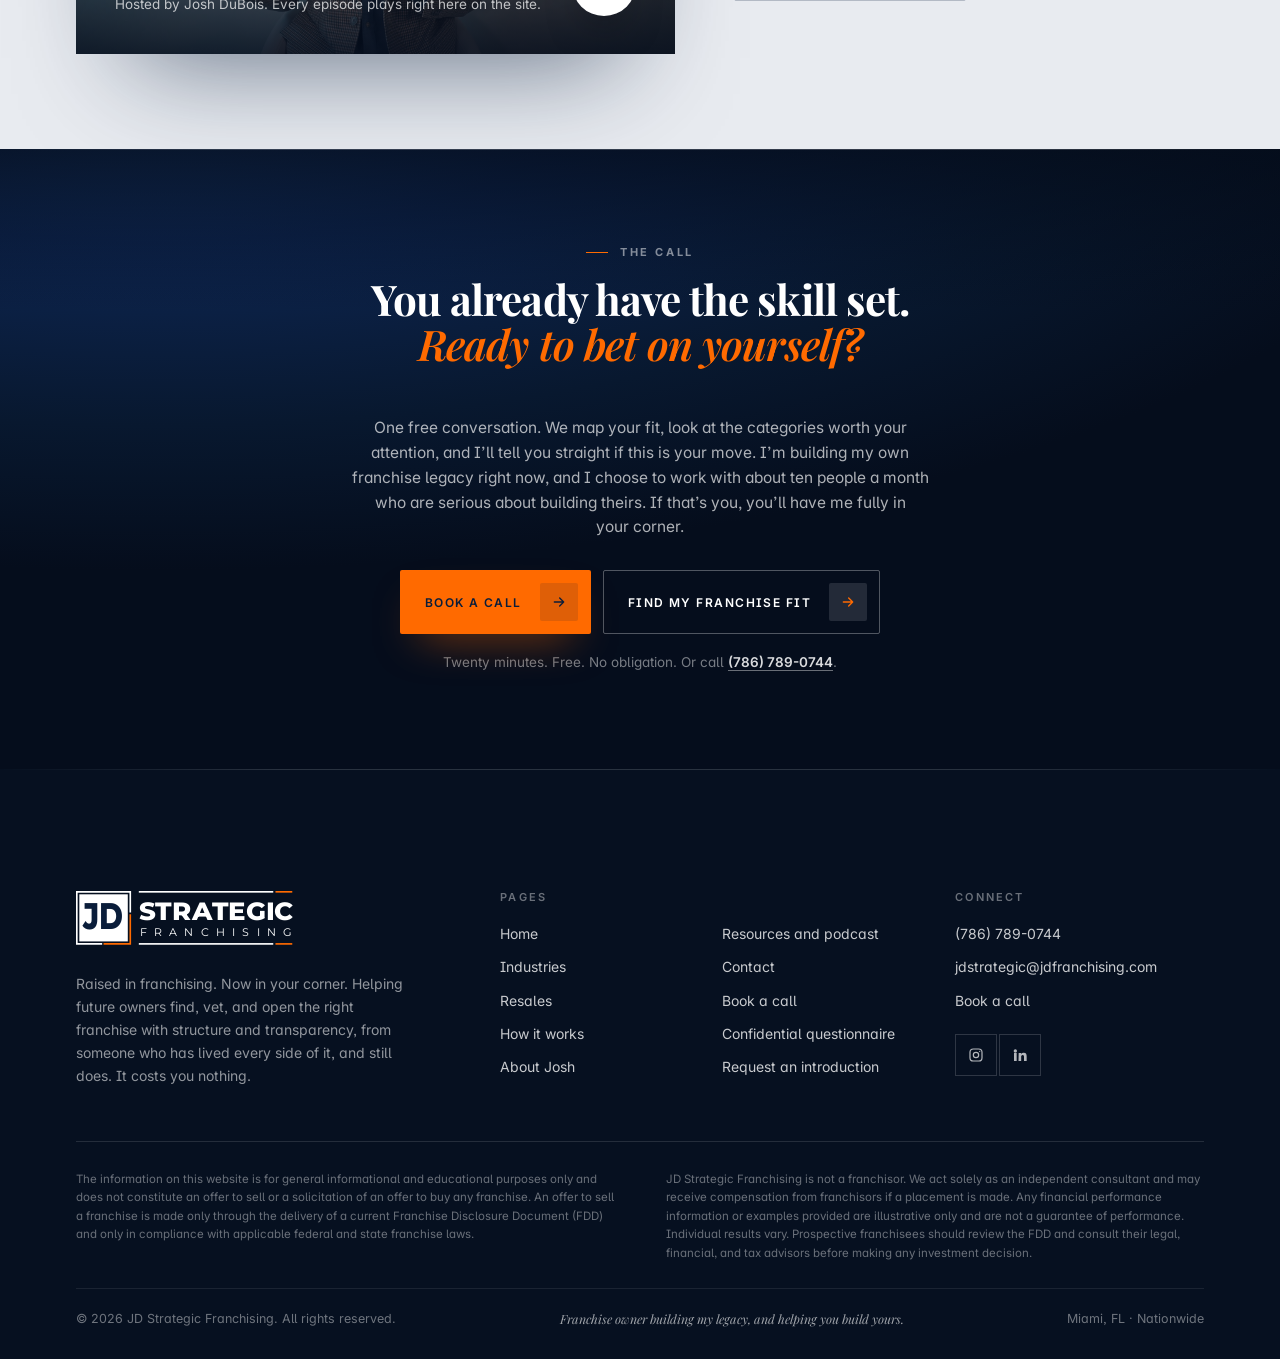
==== commit 0bbf2c7a: "Round 31c: hero rebuilt from the real studio frame, navy wall with the JD mark painted in Co-Authore" ====
--- a/index.html
+++ b/index.html
@@ -19,8 +19,8 @@
 <link rel="preconnect" href="https://fonts.googleapis.com">
 <link rel="preconnect" href="https://fonts.gstatic.com" crossorigin>
 <link href="https://fonts.googleapis.com/css2?family=Playfair+Display:ital,wght@0,400..900;1,400..900&family=Inter:opsz,wght@14..32,400..700&family=Montserrat:wght@400;800&display=swap" rel="stylesheet">
-<link rel="preload" as="image" href="assets/josh/hero.jpg?v=20261103c" imagesrcset="assets/josh/hero@900.jpg?v=20261103c 900w, assets/josh/hero@1600.jpg?v=20261103c 1600w, assets/josh/hero.jpg?v=20261103c 3200w" imagesizes="50vw" media="(min-width:901px)" fetchpriority="high">
-<link rel="preload" as="image" href="assets/josh/hero-m.jpg?v=20261103c" imagesrcset="assets/josh/hero-m@900.jpg?v=20261103c 900w, assets/josh/hero-m.jpg?v=20261103c 1800w" imagesizes="100vw" media="(max-width:900px)" fetchpriority="high">
+<link rel="preload" as="image" href="assets/josh/hero.jpg?v=20261103d" imagesrcset="assets/josh/hero@900.jpg?v=20261103d 900w, assets/josh/hero@1600.jpg?v=20261103d 1600w, assets/josh/hero.jpg?v=20261103d 3200w" imagesizes="50vw" media="(min-width:901px)" fetchpriority="high">
+<link rel="preload" as="image" href="assets/josh/hero-m.jpg?v=20261103d" imagesrcset="assets/josh/hero-m@900.jpg?v=20261103d 900w, assets/josh/hero-m.jpg?v=20261103d 1800w" imagesizes="100vw" media="(max-width:900px)" fetchpriority="high">
 <link rel="stylesheet" href="assets/site.css">
 </head>
 <body>
@@ -74,8 +74,8 @@
       </div>
     </div>
     <figure class="hero-photo">
-      <picture><source media="(max-width:900px)" srcset="assets/josh/hero-m@900.jpg?v=20261103c 900w, assets/josh/hero-m.jpg?v=20261103c 1800w" sizes="100vw">
-      <img src="assets/josh/hero.jpg?v=20261103c" srcset="assets/josh/hero@900.jpg?v=20261103c 900w, assets/josh/hero@1600.jpg?v=20261103c 1600w, assets/josh/hero.jpg?v=20261103c 3200w" sizes="(max-width:900px) 100vw, 50vw" width="3200" height="2400" alt="Josh DuBois, founder of JD Strategic Franchising" fetchpriority="high" decoding="async"></picture>
+      <picture><source media="(max-width:900px)" srcset="assets/josh/hero-m@900.jpg?v=20261103d 900w, assets/josh/hero-m.jpg?v=20261103d 1800w" sizes="100vw">
+      <img src="assets/josh/hero.jpg?v=20261103d" srcset="assets/josh/hero@900.jpg?v=20261103d 900w, assets/josh/hero@1600.jpg?v=20261103d 1600w, assets/josh/hero.jpg?v=20261103d 3200w" sizes="(max-width:900px) 100vw, 50vw" width="3200" height="2400" alt="Josh DuBois, founder of JD Strategic Franchising" fetchpriority="high" decoding="async"></picture>
       <figcaption class="hero-quote hv" style="--i:9"><p>I&rsquo;ve lived every side of it, the good deals and the bad ones, to help you manage the realities of ownership with clarity and confidence, without the costly mistakes.</p><cite>Josh DuBois, Founder</cite></figcaption>
     </figure>
   </div>
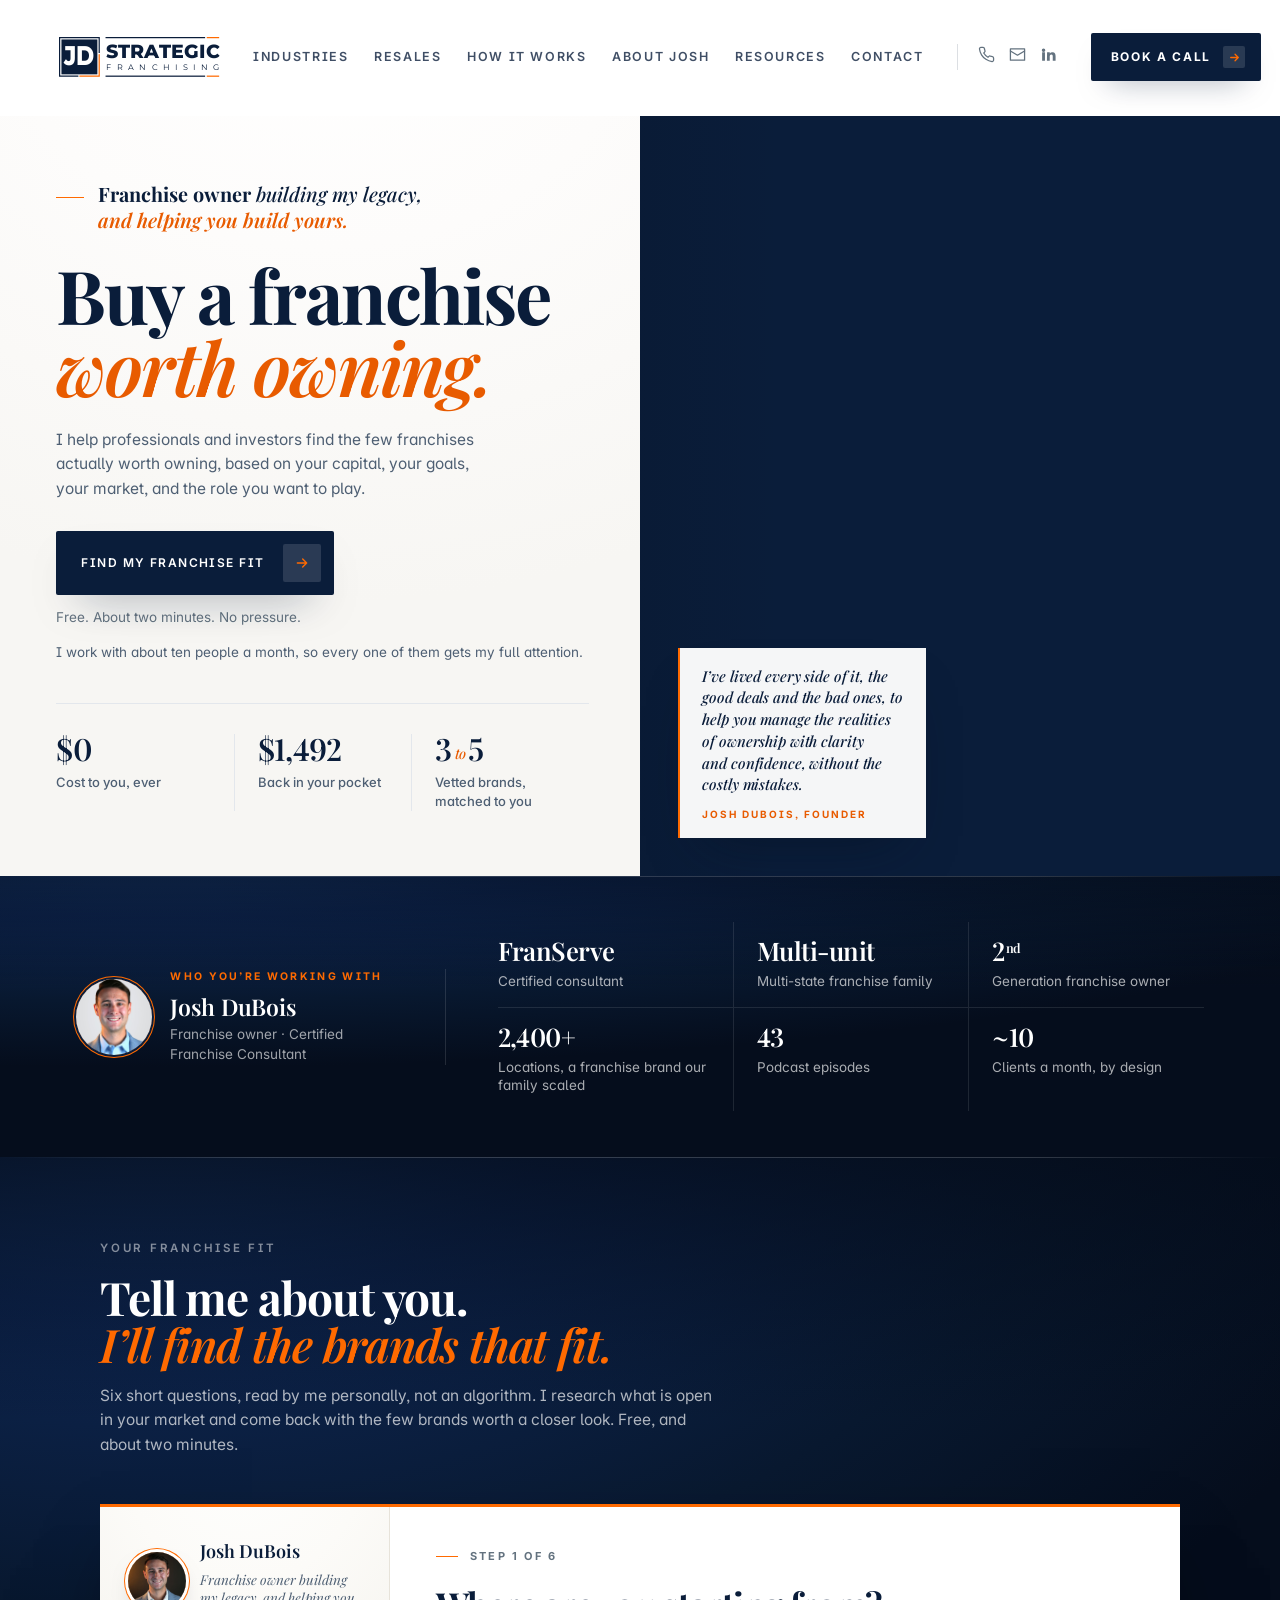
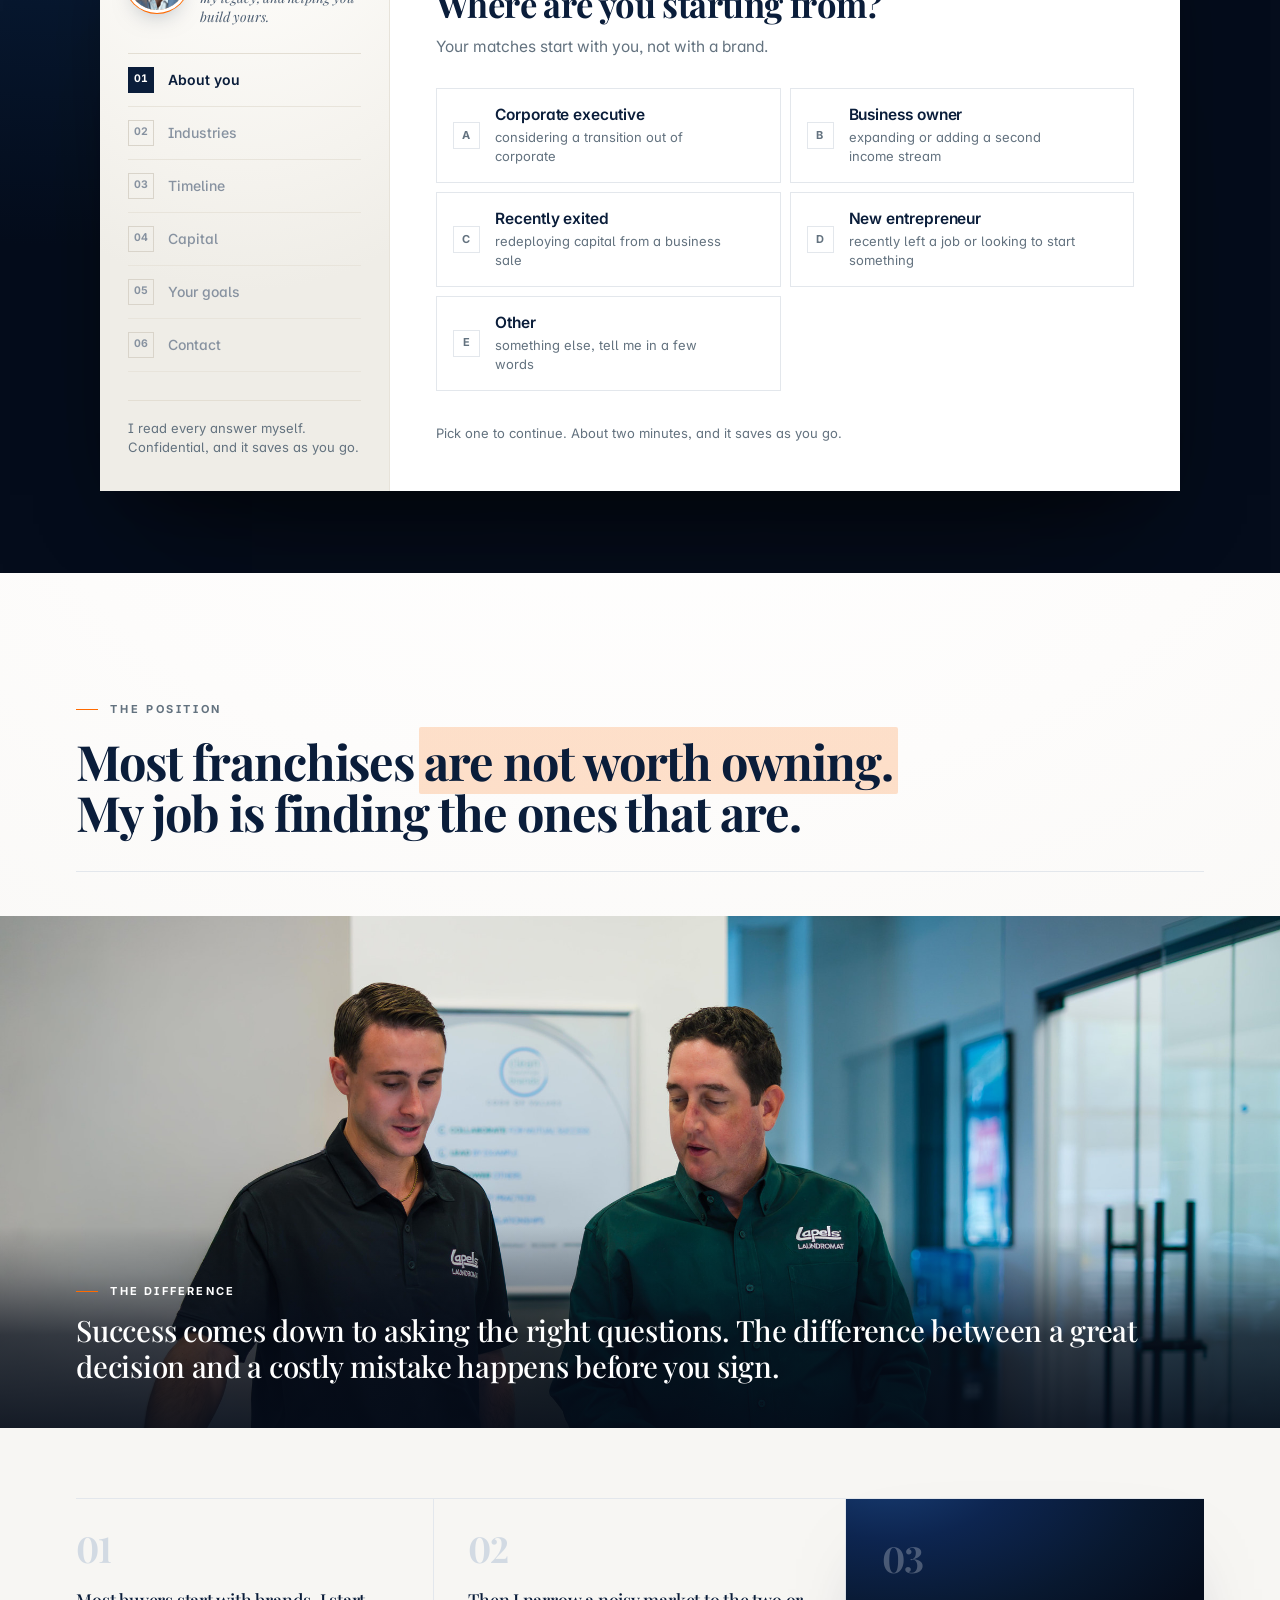
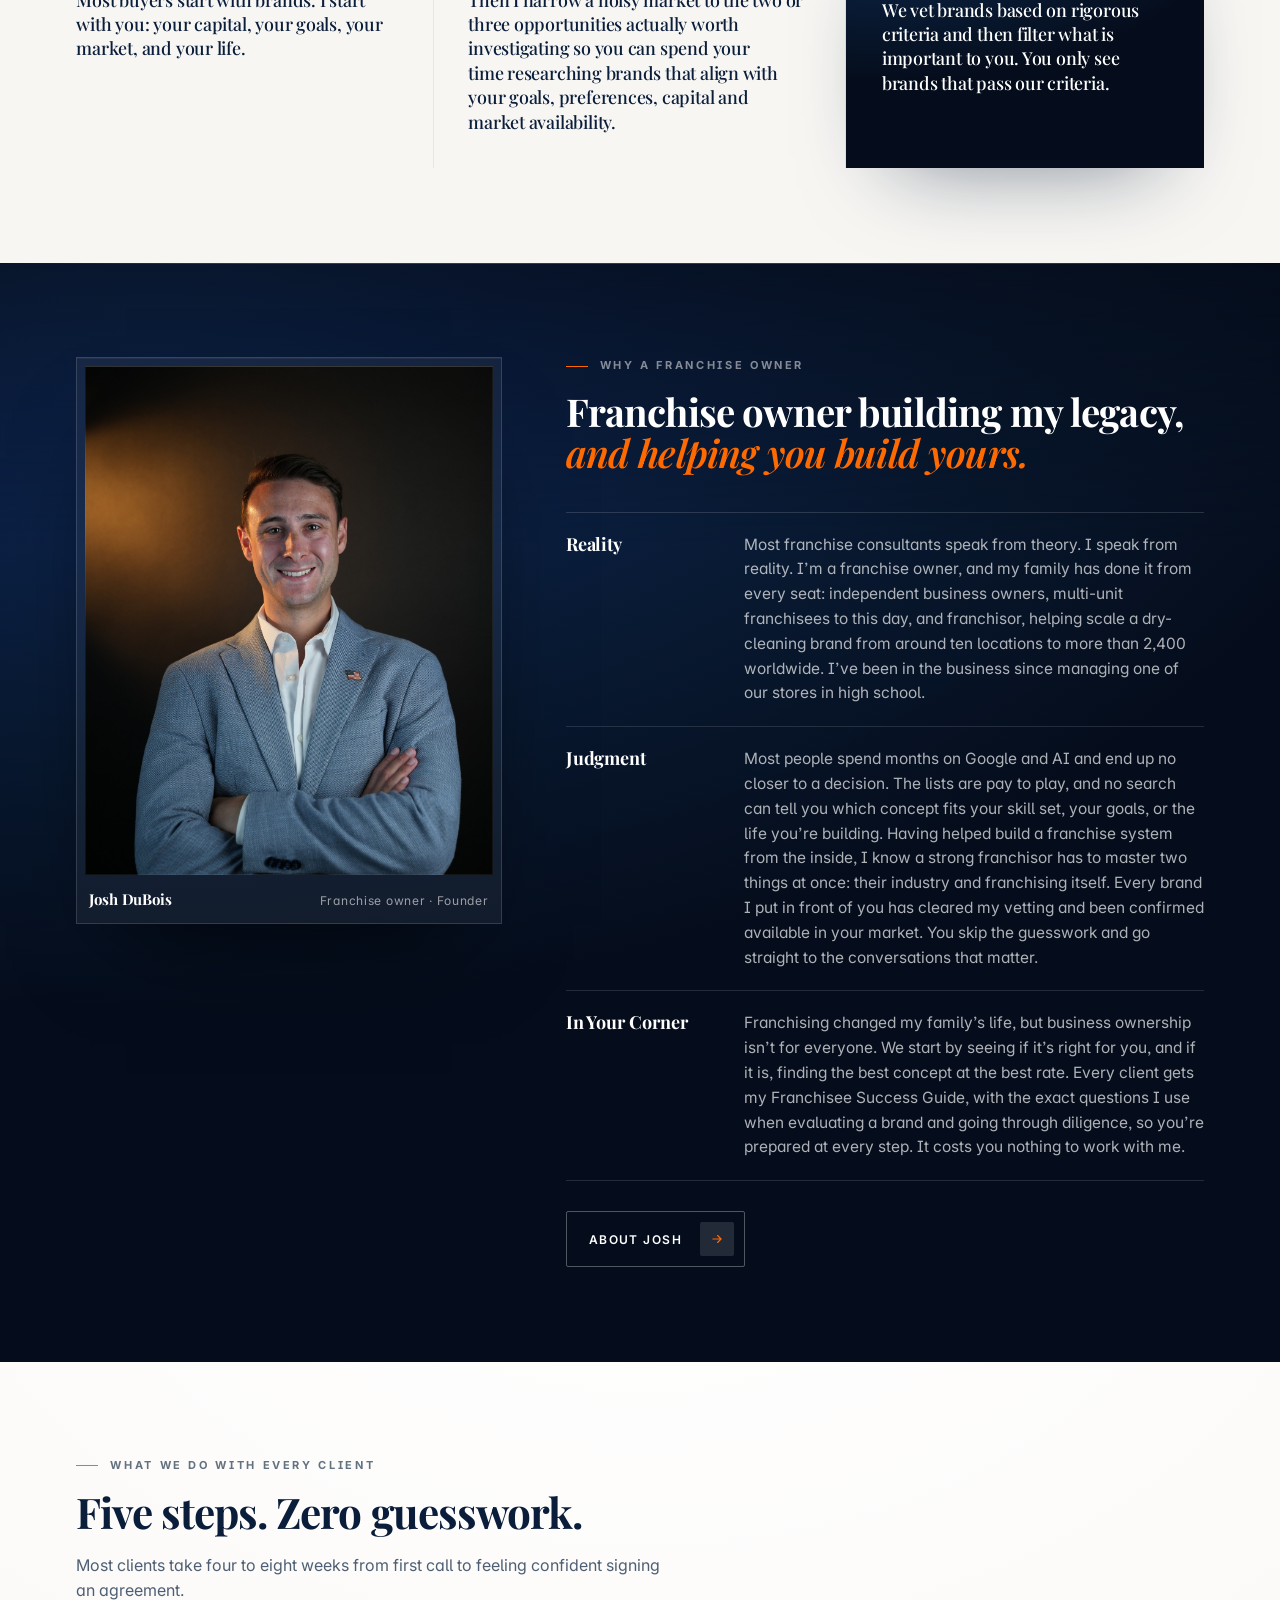
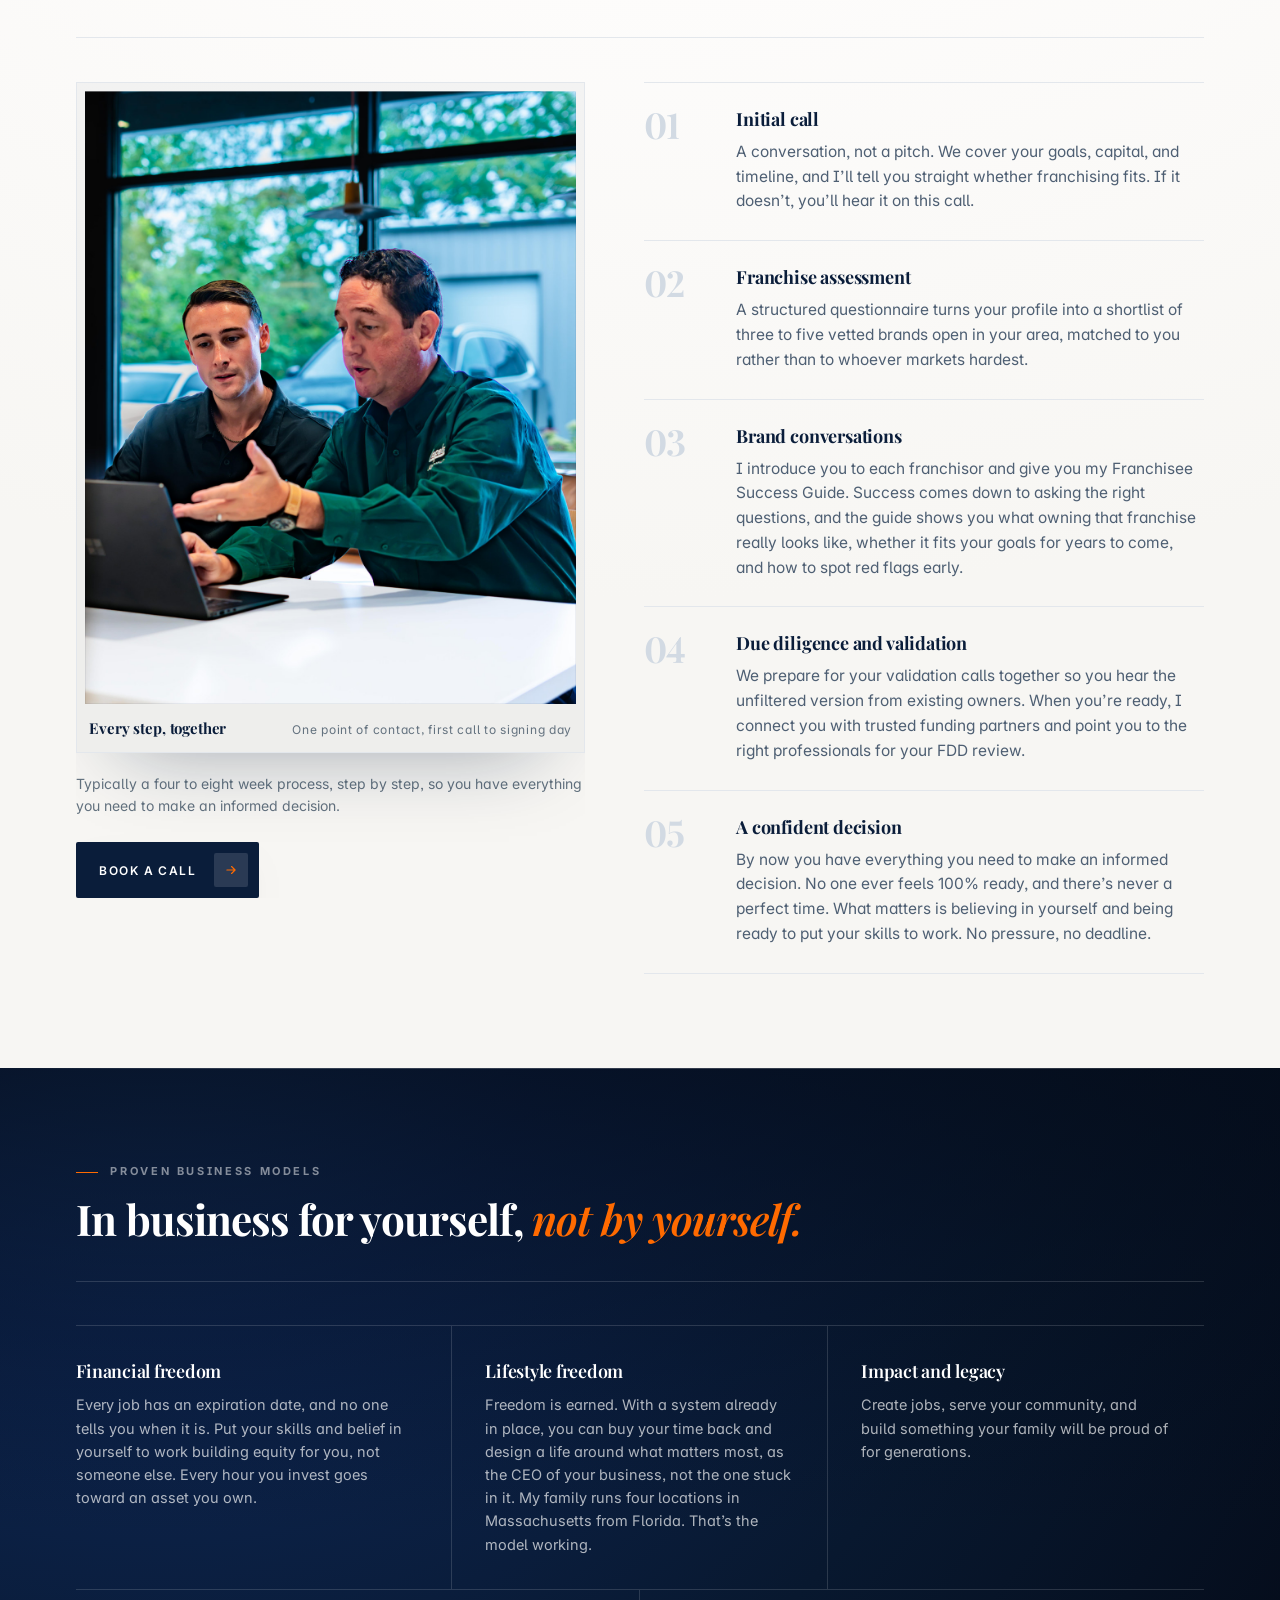
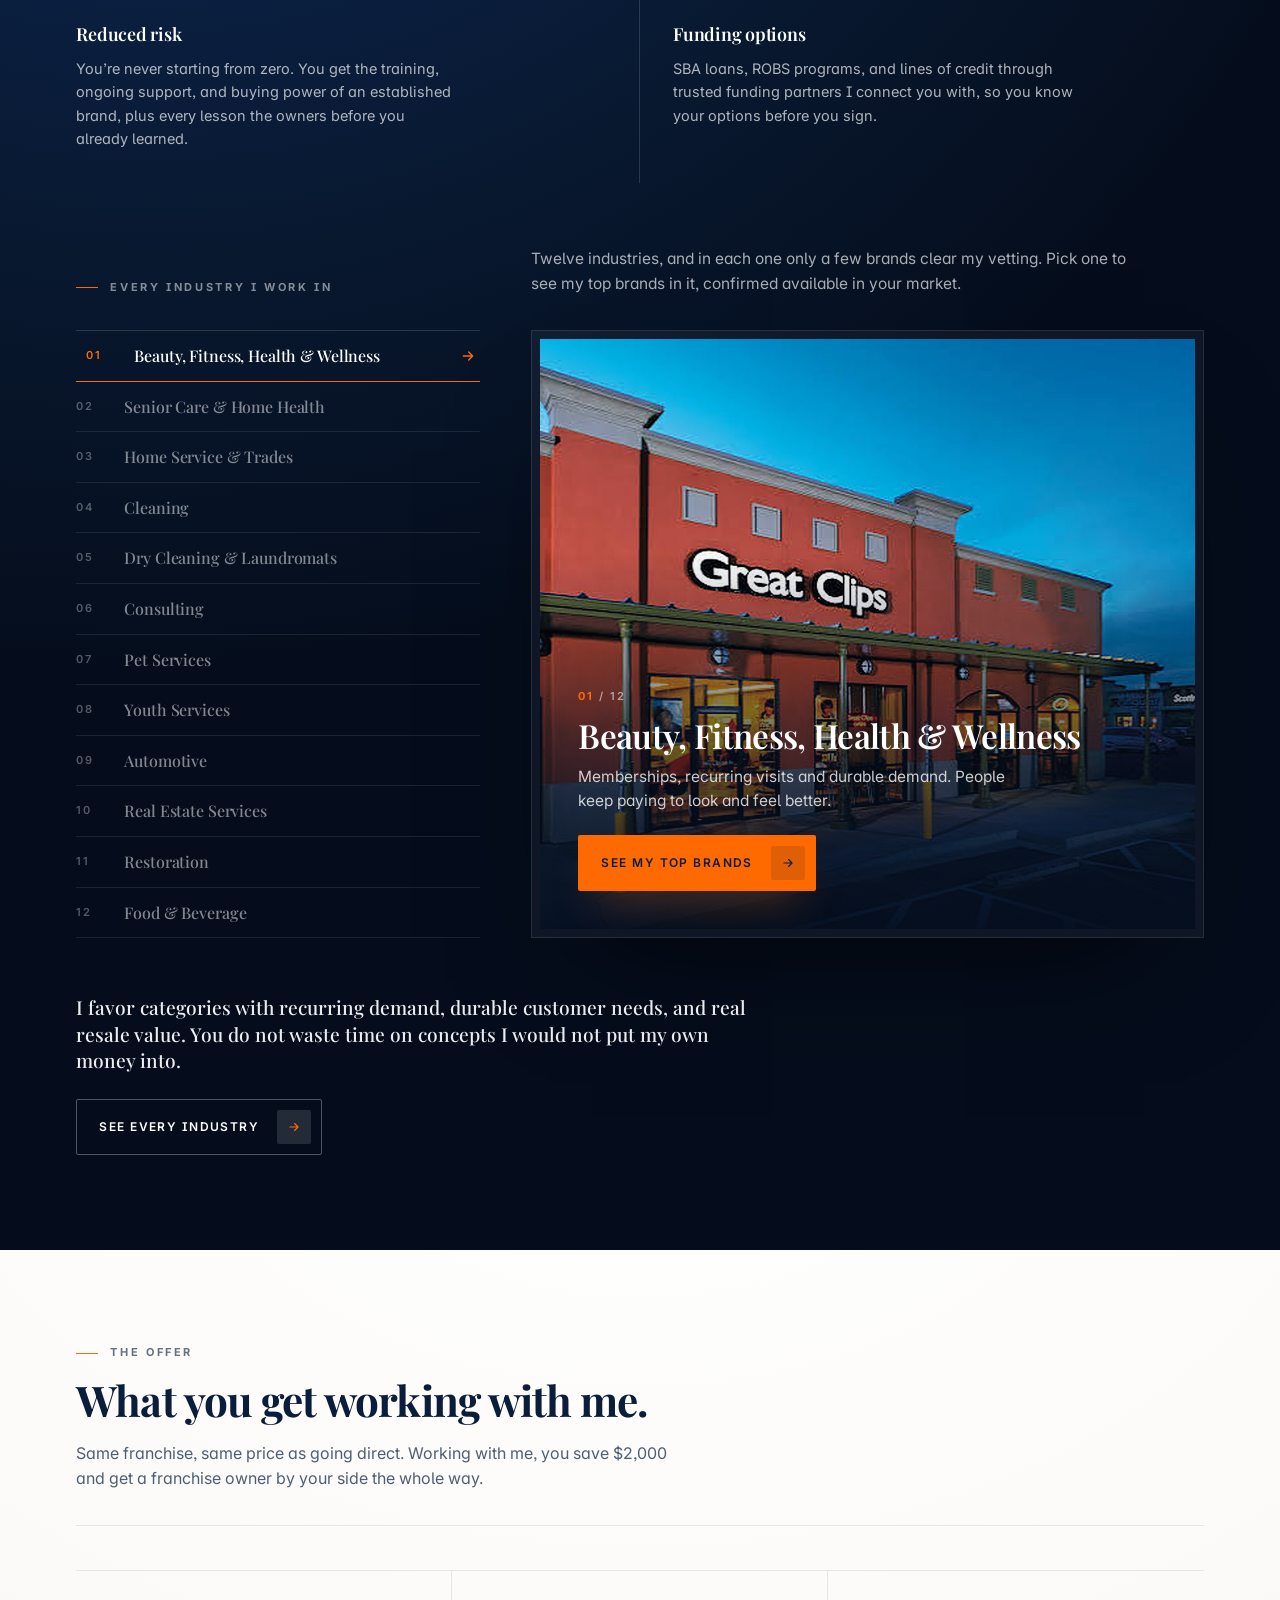
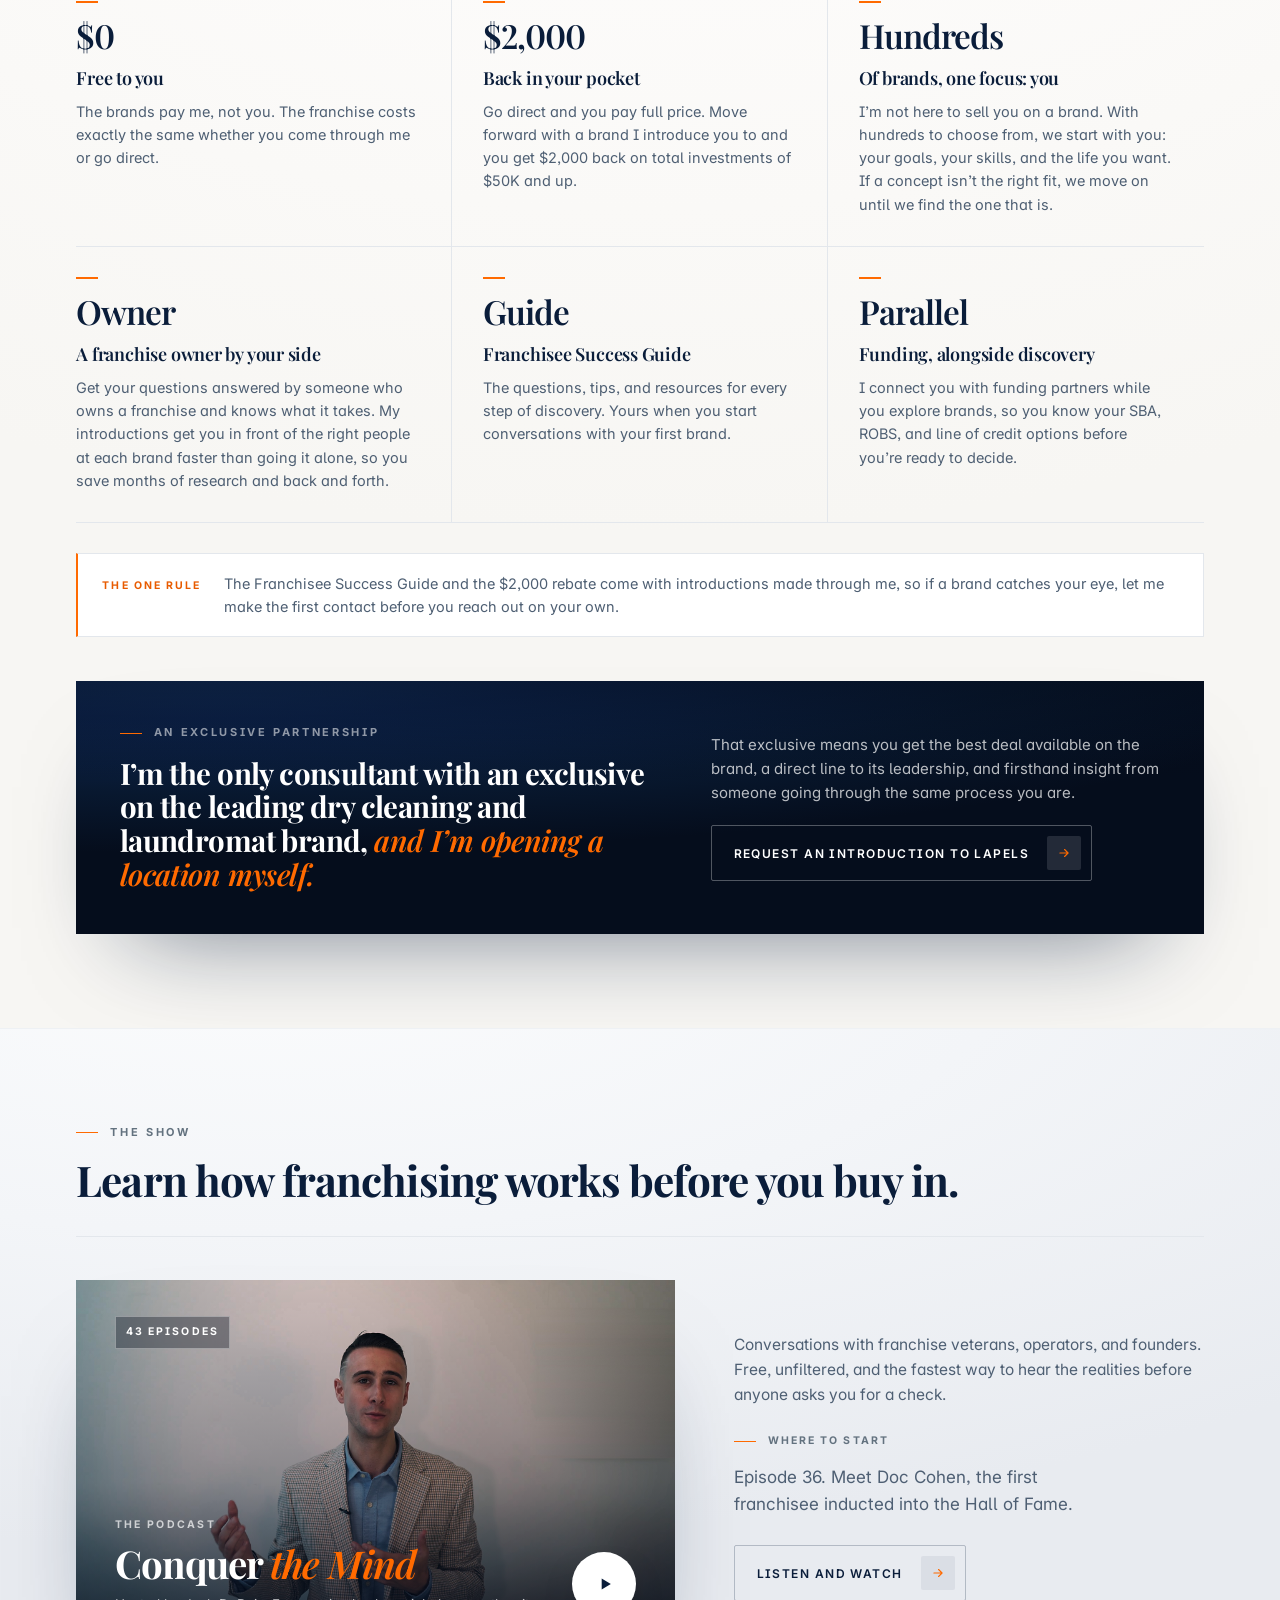
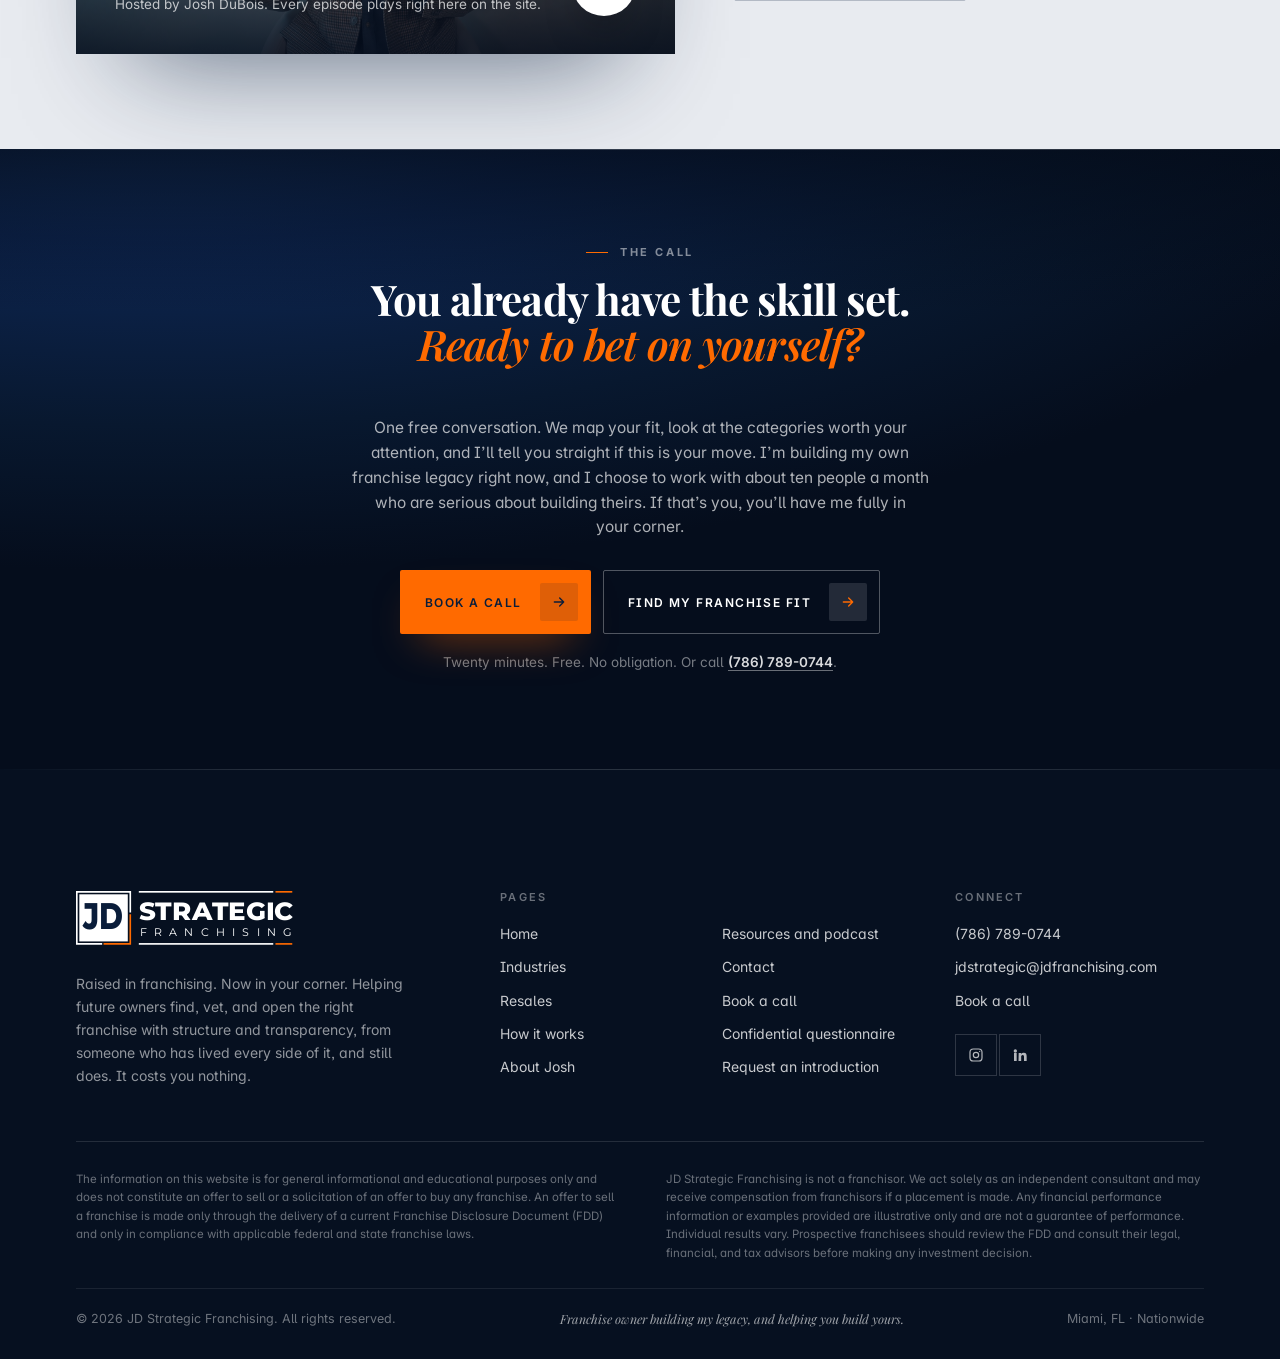
==== commit 7de33c32: "Round 31d: hero headroom trimmed; phone fixes for steps grid, footer columns and podcast card Co-Aut" ====
--- a/index.html
+++ b/index.html
@@ -19,8 +19,8 @@
 <link rel="preconnect" href="https://fonts.googleapis.com">
 <link rel="preconnect" href="https://fonts.gstatic.com" crossorigin>
 <link href="https://fonts.googleapis.com/css2?family=Playfair+Display:ital,wght@0,400..900;1,400..900&family=Inter:opsz,wght@14..32,400..700&family=Montserrat:wght@400;800&display=swap" rel="stylesheet">
-<link rel="preload" as="image" href="assets/josh/hero.jpg?v=20261103d" imagesrcset="assets/josh/hero@900.jpg?v=20261103d 900w, assets/josh/hero@1600.jpg?v=20261103d 1600w, assets/josh/hero.jpg?v=20261103d 3200w" imagesizes="50vw" media="(min-width:901px)" fetchpriority="high">
-<link rel="preload" as="image" href="assets/josh/hero-m.jpg?v=20261103d" imagesrcset="assets/josh/hero-m@900.jpg?v=20261103d 900w, assets/josh/hero-m.jpg?v=20261103d 1800w" imagesizes="100vw" media="(max-width:900px)" fetchpriority="high">
+<link rel="preload" as="image" href="assets/josh/hero.jpg?v=20261103e" imagesrcset="assets/josh/hero@900.jpg?v=20261103e 900w, assets/josh/hero@1600.jpg?v=20261103e 1600w, assets/josh/hero.jpg?v=20261103e 3200w" imagesizes="50vw" media="(min-width:901px)" fetchpriority="high">
+<link rel="preload" as="image" href="assets/josh/hero-m.jpg?v=20261103e" imagesrcset="assets/josh/hero-m@900.jpg?v=20261103e 900w, assets/josh/hero-m.jpg?v=20261103e 1800w" imagesizes="100vw" media="(max-width:900px)" fetchpriority="high">
 <link rel="stylesheet" href="assets/site.css">
 </head>
 <body>
@@ -74,8 +74,8 @@
       </div>
     </div>
     <figure class="hero-photo">
-      <picture><source media="(max-width:900px)" srcset="assets/josh/hero-m@900.jpg?v=20261103d 900w, assets/josh/hero-m.jpg?v=20261103d 1800w" sizes="100vw">
-      <img src="assets/josh/hero.jpg?v=20261103d" srcset="assets/josh/hero@900.jpg?v=20261103d 900w, assets/josh/hero@1600.jpg?v=20261103d 1600w, assets/josh/hero.jpg?v=20261103d 3200w" sizes="(max-width:900px) 100vw, 50vw" width="3200" height="2400" alt="Josh DuBois, founder of JD Strategic Franchising" fetchpriority="high" decoding="async"></picture>
+      <picture><source media="(max-width:900px)" srcset="assets/josh/hero-m@900.jpg?v=20261103e 900w, assets/josh/hero-m.jpg?v=20261103e 1800w" sizes="100vw">
+      <img src="assets/josh/hero.jpg?v=20261103e" srcset="assets/josh/hero@900.jpg?v=20261103e 900w, assets/josh/hero@1600.jpg?v=20261103e 1600w, assets/josh/hero.jpg?v=20261103e 3200w" sizes="(max-width:900px) 100vw, 50vw" width="3200" height="2070" alt="Josh DuBois, founder of JD Strategic Franchising" fetchpriority="high" decoding="async"></picture>
       <figcaption class="hero-quote hv" style="--i:9"><p>I&rsquo;ve lived every side of it, the good deals and the bad ones, to help you manage the realities of ownership with clarity and confidence, without the costly mistakes.</p><cite>Josh DuBois, Founder</cite></figcaption>
     </figure>
   </div>
--- a/assets/site.css
+++ b/assets/site.css
@@ -145,7 +145,7 @@
 .hstat .n sup{font-size:.46em;vertical-align:.7em;font-weight:600}
 .hstat .l{font-size:10px;font-weight:700;letter-spacing:.16em;text-transform:uppercase;color:var(--muted);line-height:1.45;margin-top:9px;max-width:22ch}
 .hero-photo{position:relative;margin:0;overflow:hidden;background:var(--ink);min-height:420px}
-.hero-photo img{position:absolute;inset:0;width:100%;height:100%;object-fit:cover;object-position:50% 38%;transform-origin:50% 40%;opacity:0;transform:scale(1.05);transition:opacity 1.3s var(--ease-cine) .15s,transform 2.1s var(--ease-cine) .15s}
+.hero-photo img{position:absolute;inset:0;width:100%;height:100%;object-fit:cover;object-position:50% 20%;transform-origin:50% 30%;opacity:0;transform:scale(1.05);transition:opacity 1.3s var(--ease-cine) .15s,transform 2.1s var(--ease-cine) .15s}
 body.ready .hero-photo img{opacity:1;transform:none;animation:breathe 26s ease-in-out 2.4s infinite alternate}
 @keyframes breathe{from{transform:scale(1)}to{transform:scale(1.035)}}
 .hero-photo::after{content:"";position:absolute;inset:0;pointer-events:none;background:linear-gradient(to right,rgba(6,16,32,.16),transparent 22%)}
@@ -1420,3 +1420,12 @@
 /* ROUND 31: Josh centred at every width; the quote card never crosses his centre line */
 @media (min-width:901px){.hero-quote{max-width:min(300px,calc(50% - 72px))}}
 @media (min-width:901px) and (max-width:1180px){.hero-quote{padding:14px 16px 13px 18px}.hero-quote p{font-size:13.5px;line-height:1.45}}
+/* ROUND 31: later grid overrides (rounds 23/24) were unscoped and undid the phone stacking */
+@media (max-width:900px){
+  .pov{grid-template-columns:minmax(0,1fr)}
+  .foot-g{grid-template-columns:repeat(2,minmax(0,1fr))}.foot-g>div:first-child{grid-column:1/-1}
+}
+@media (max-width:600px){
+  .foot-g{grid-template-columns:minmax(0,1fr)}
+  .show-poster{aspect-ratio:4/5}.show-poster img{object-position:50% 20%}.show-chip{display:none}
+}
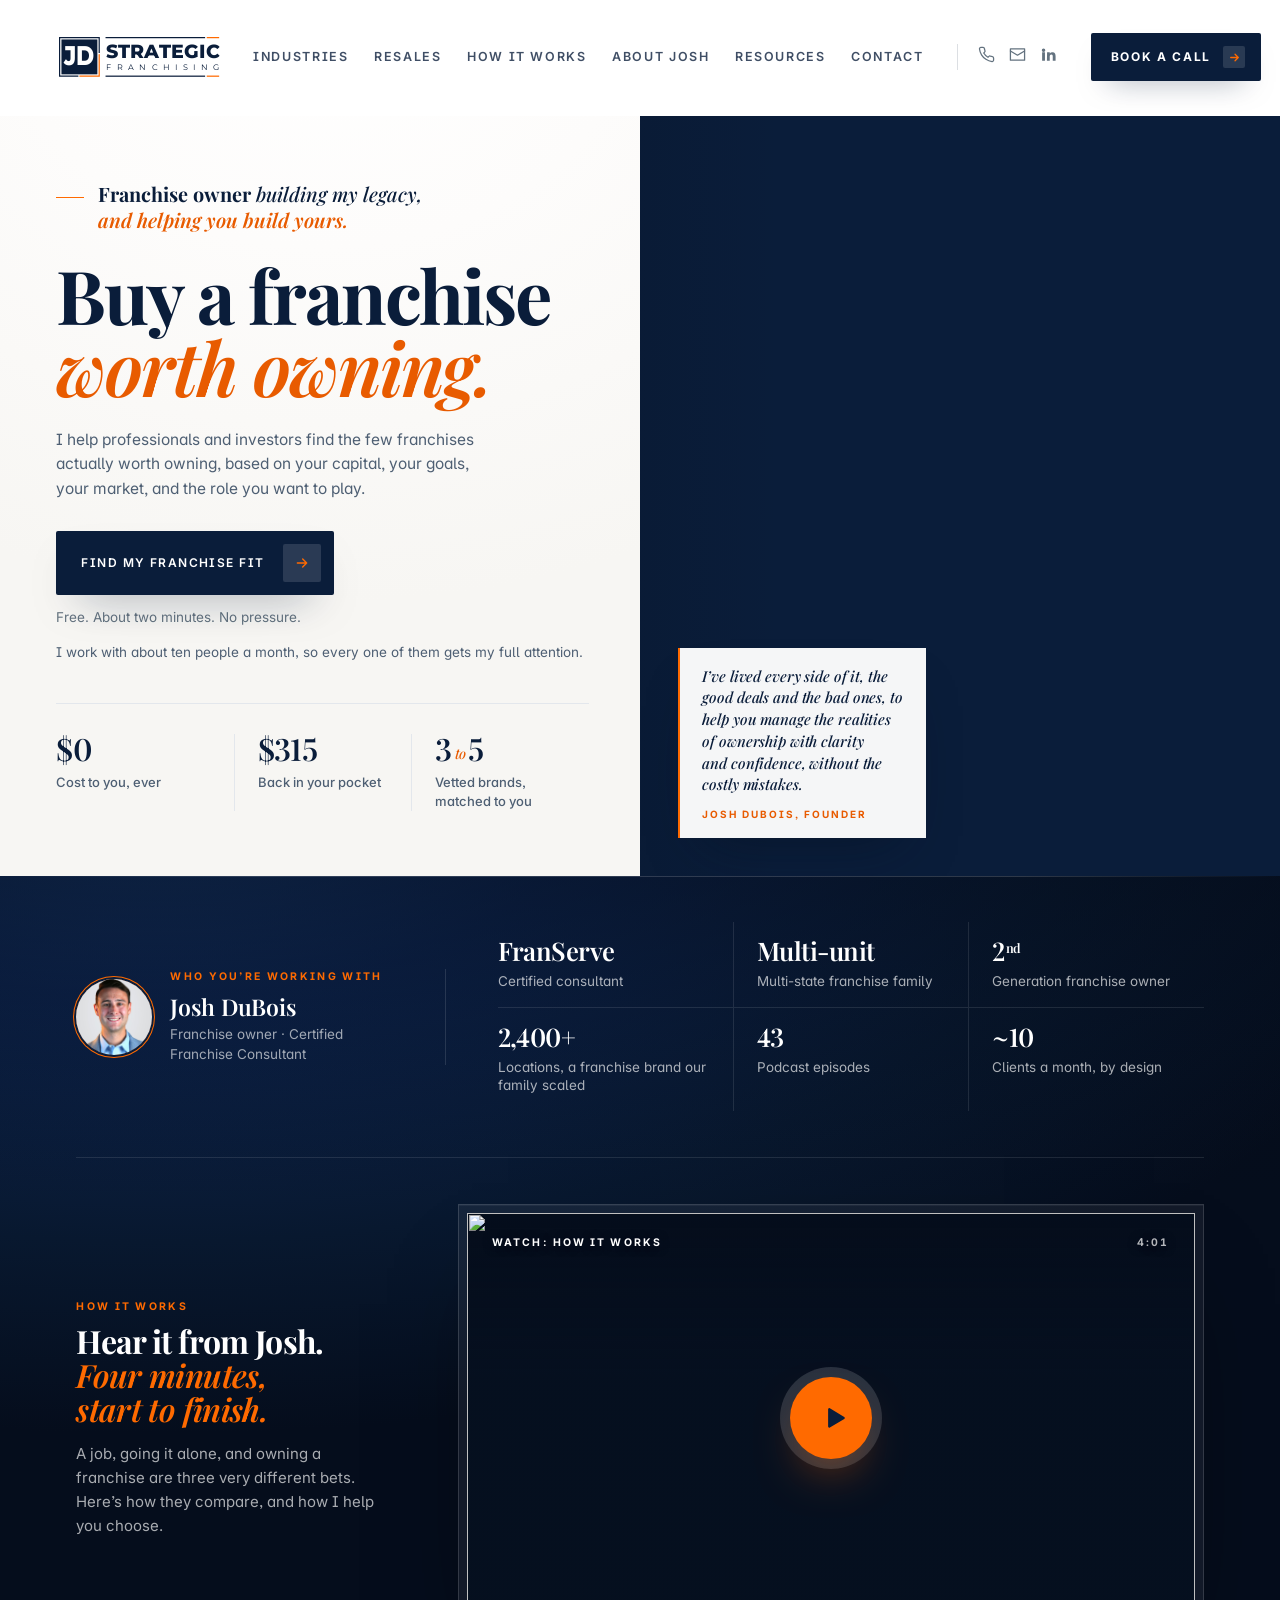
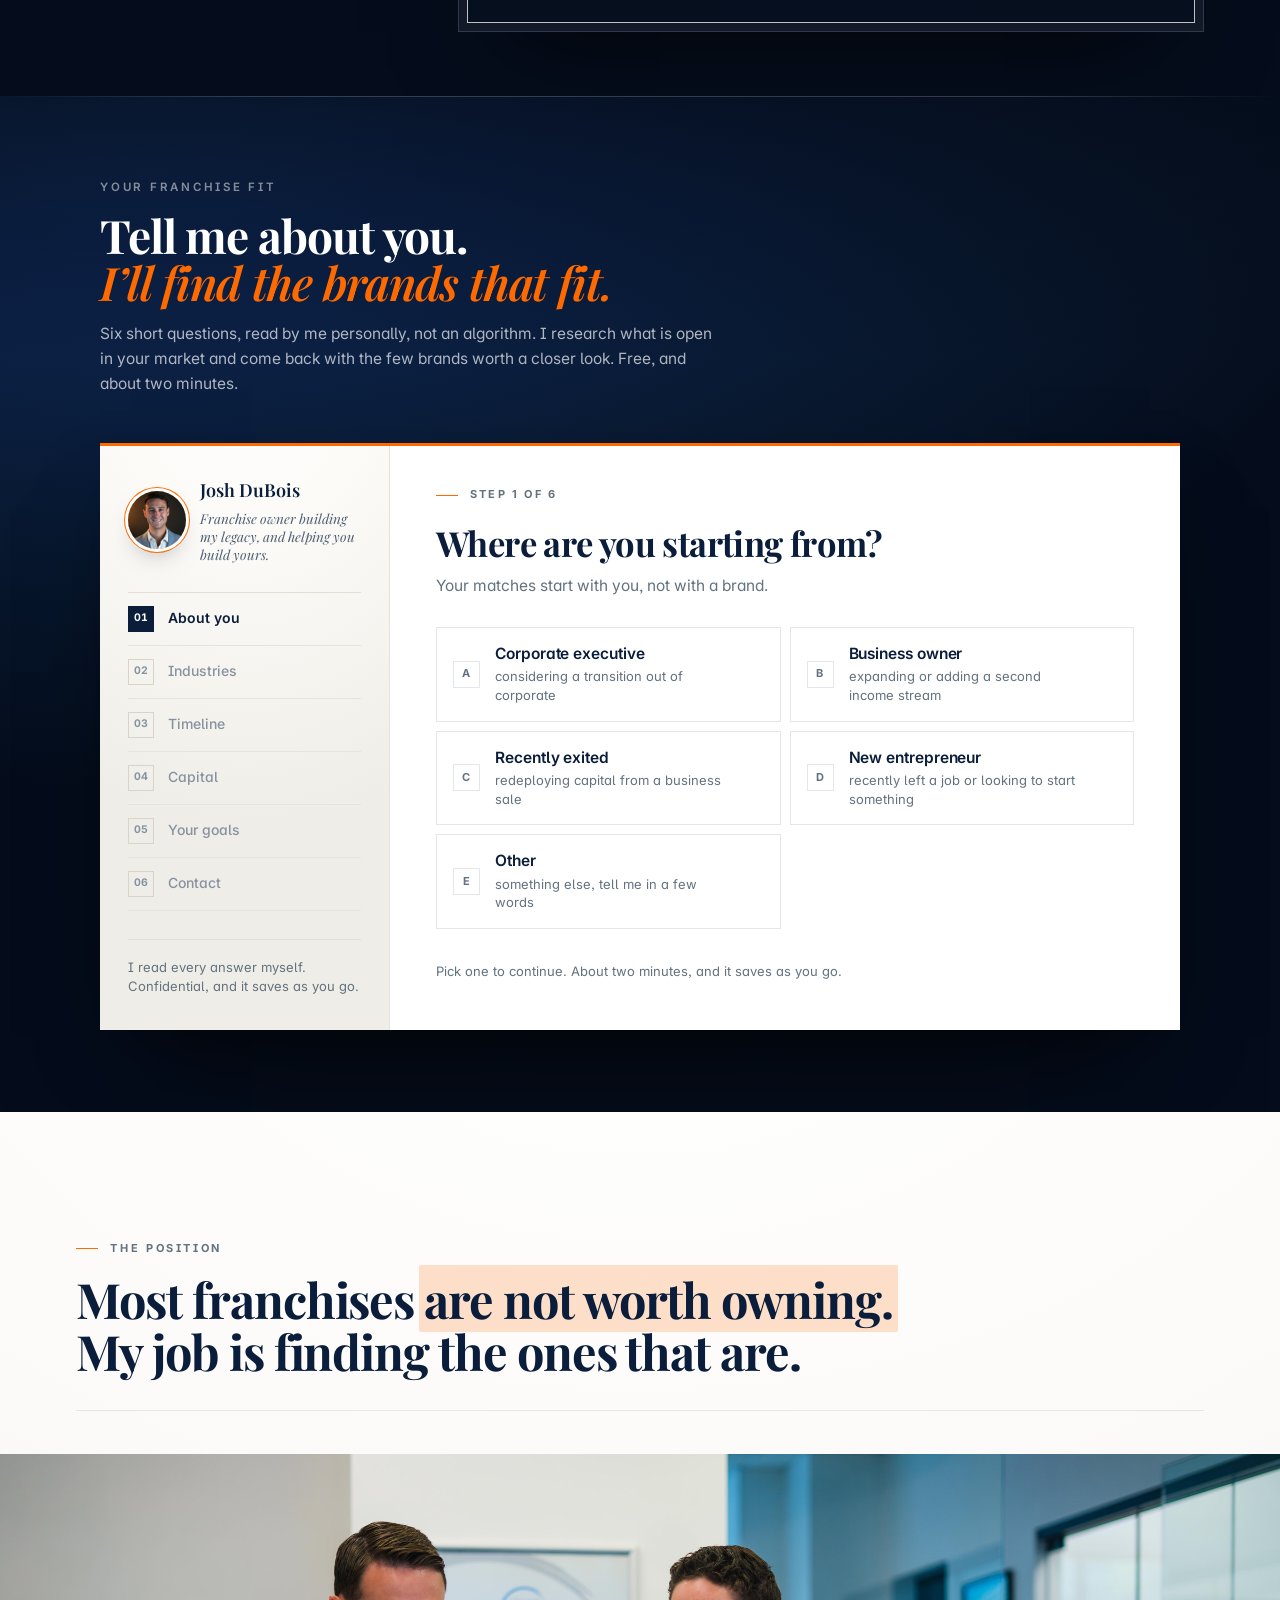
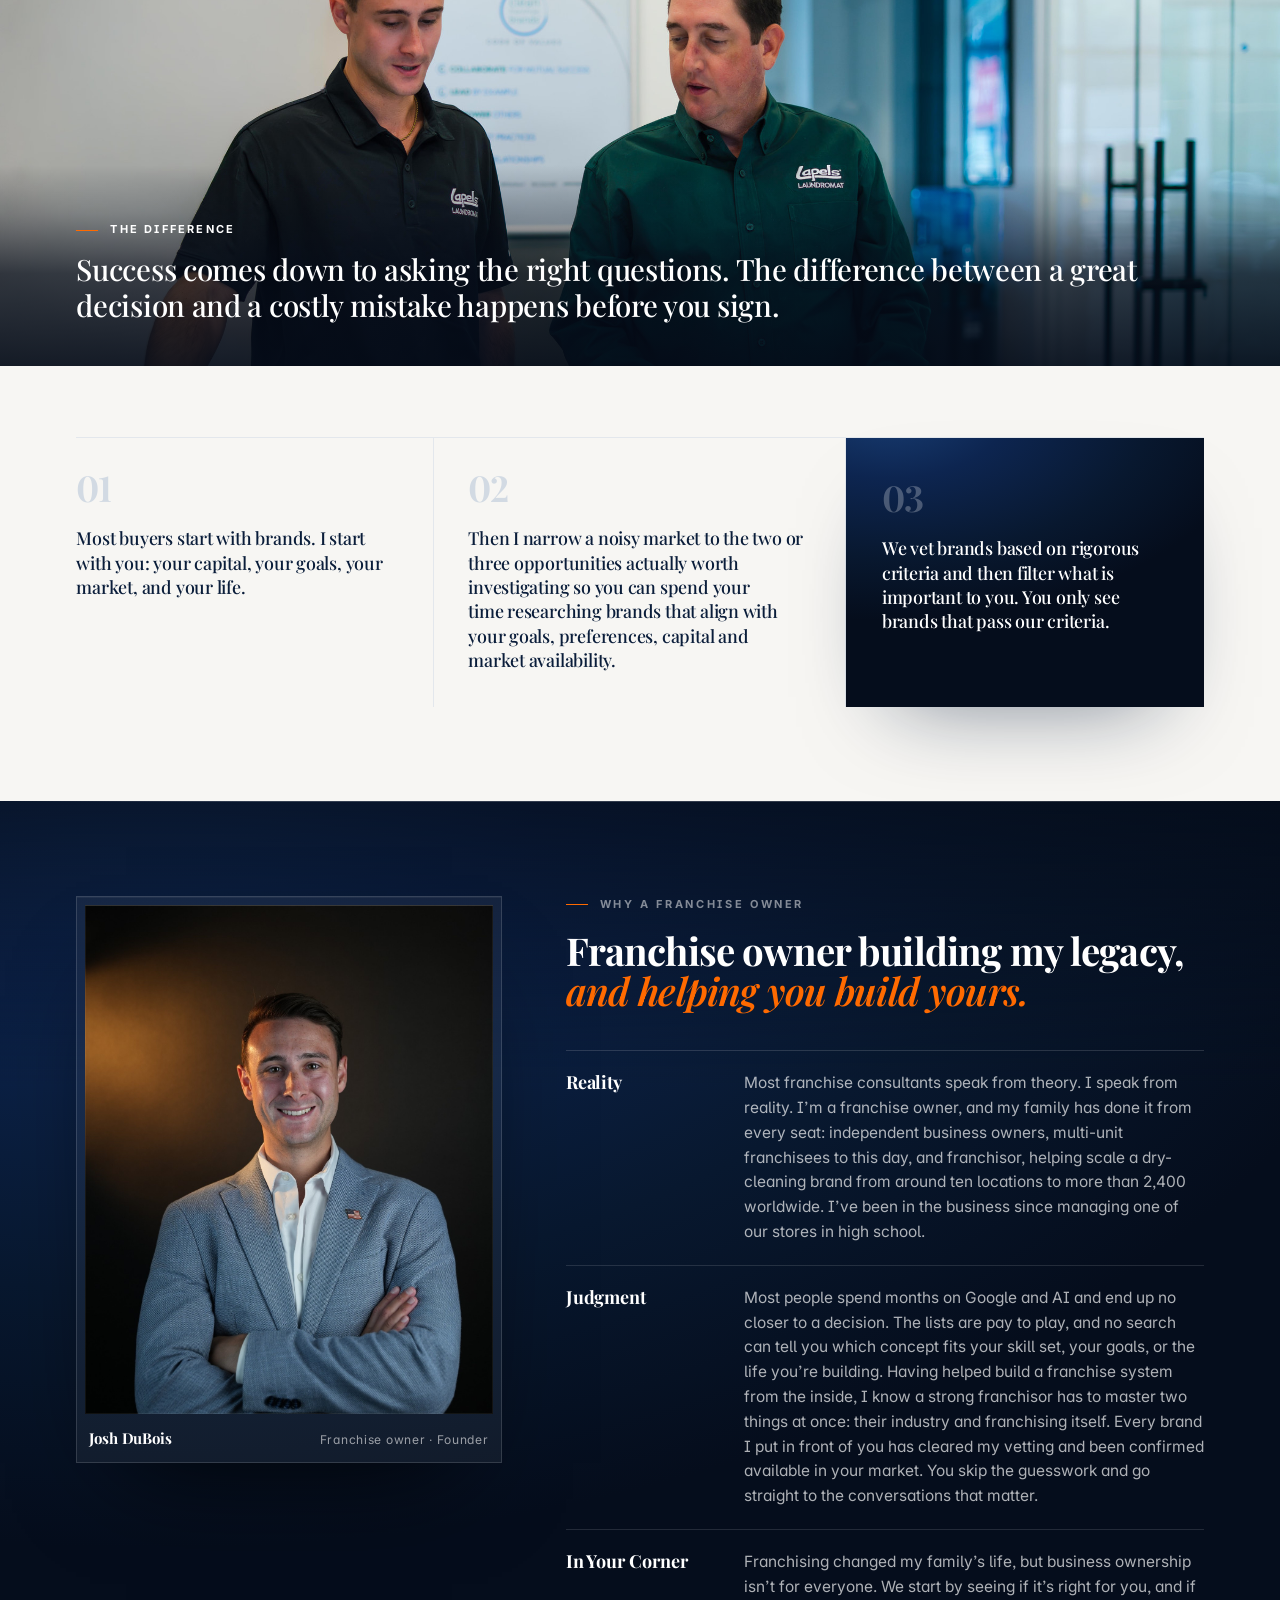
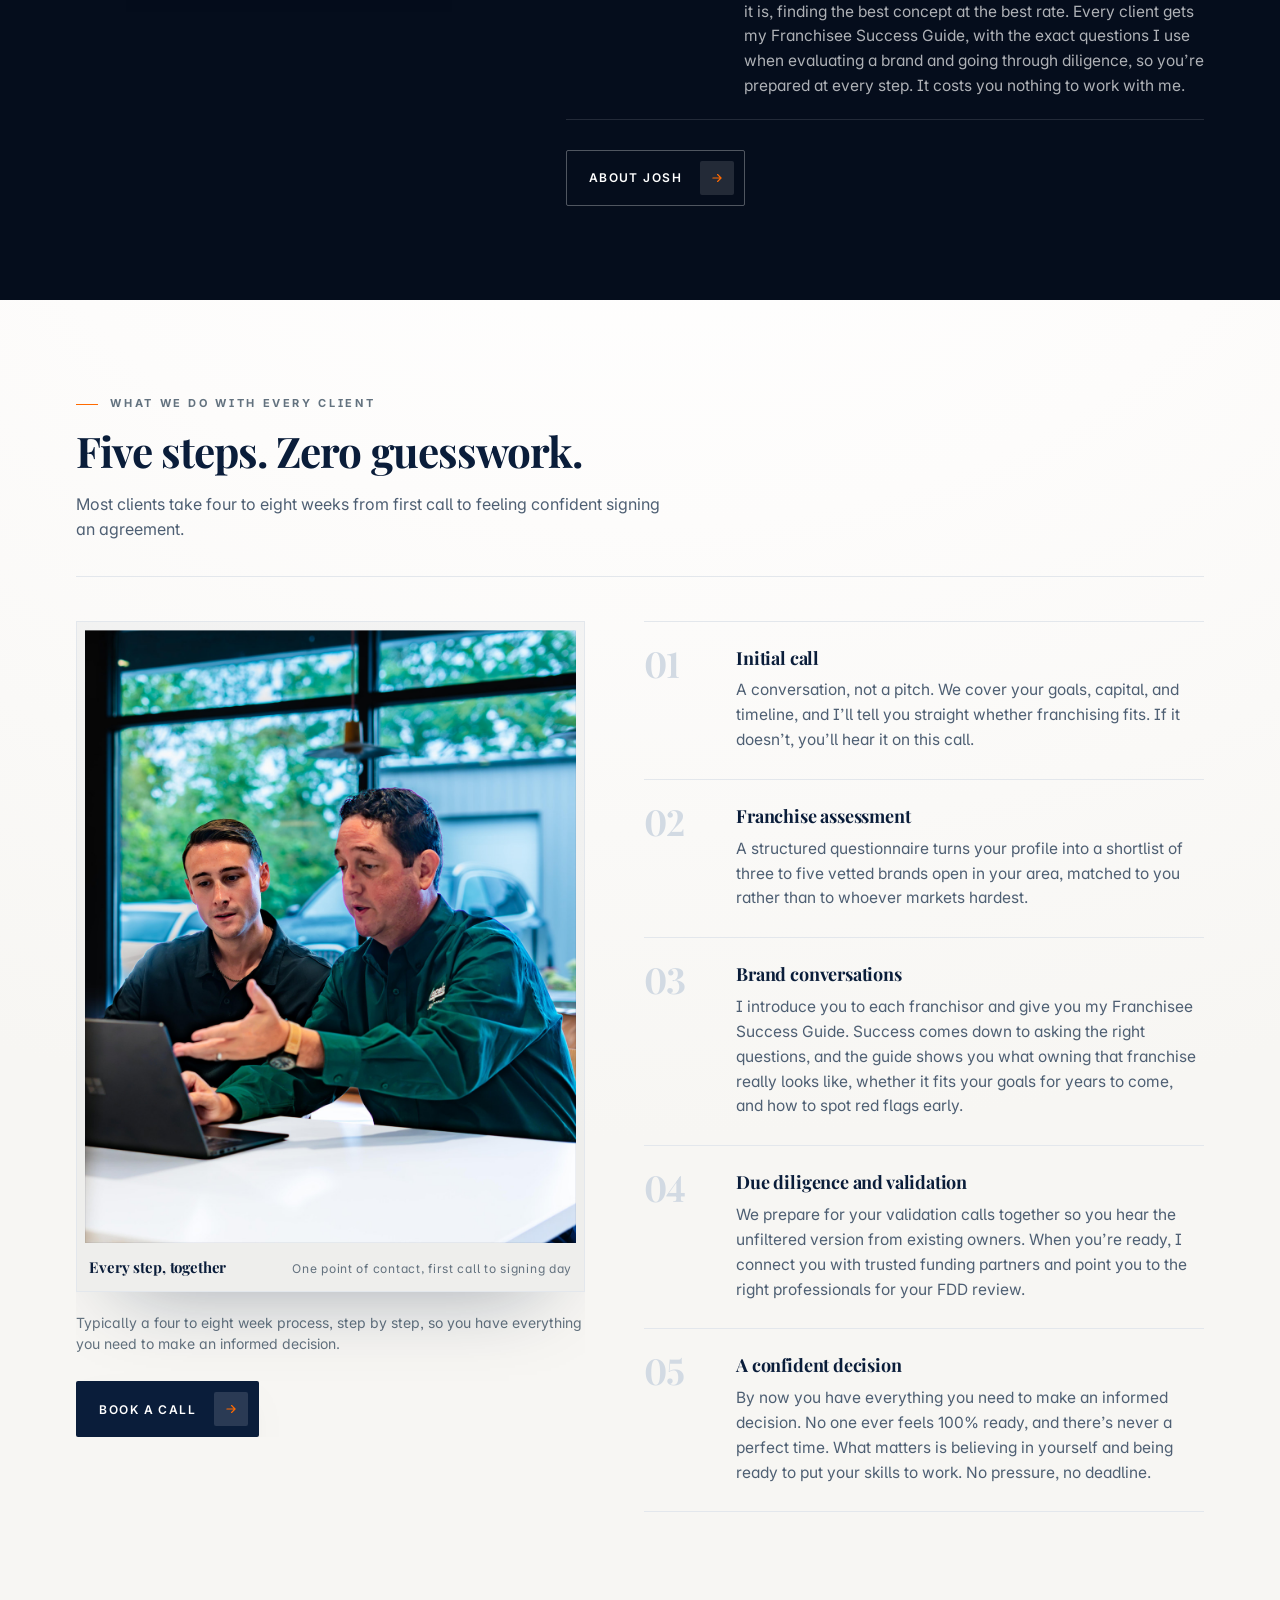
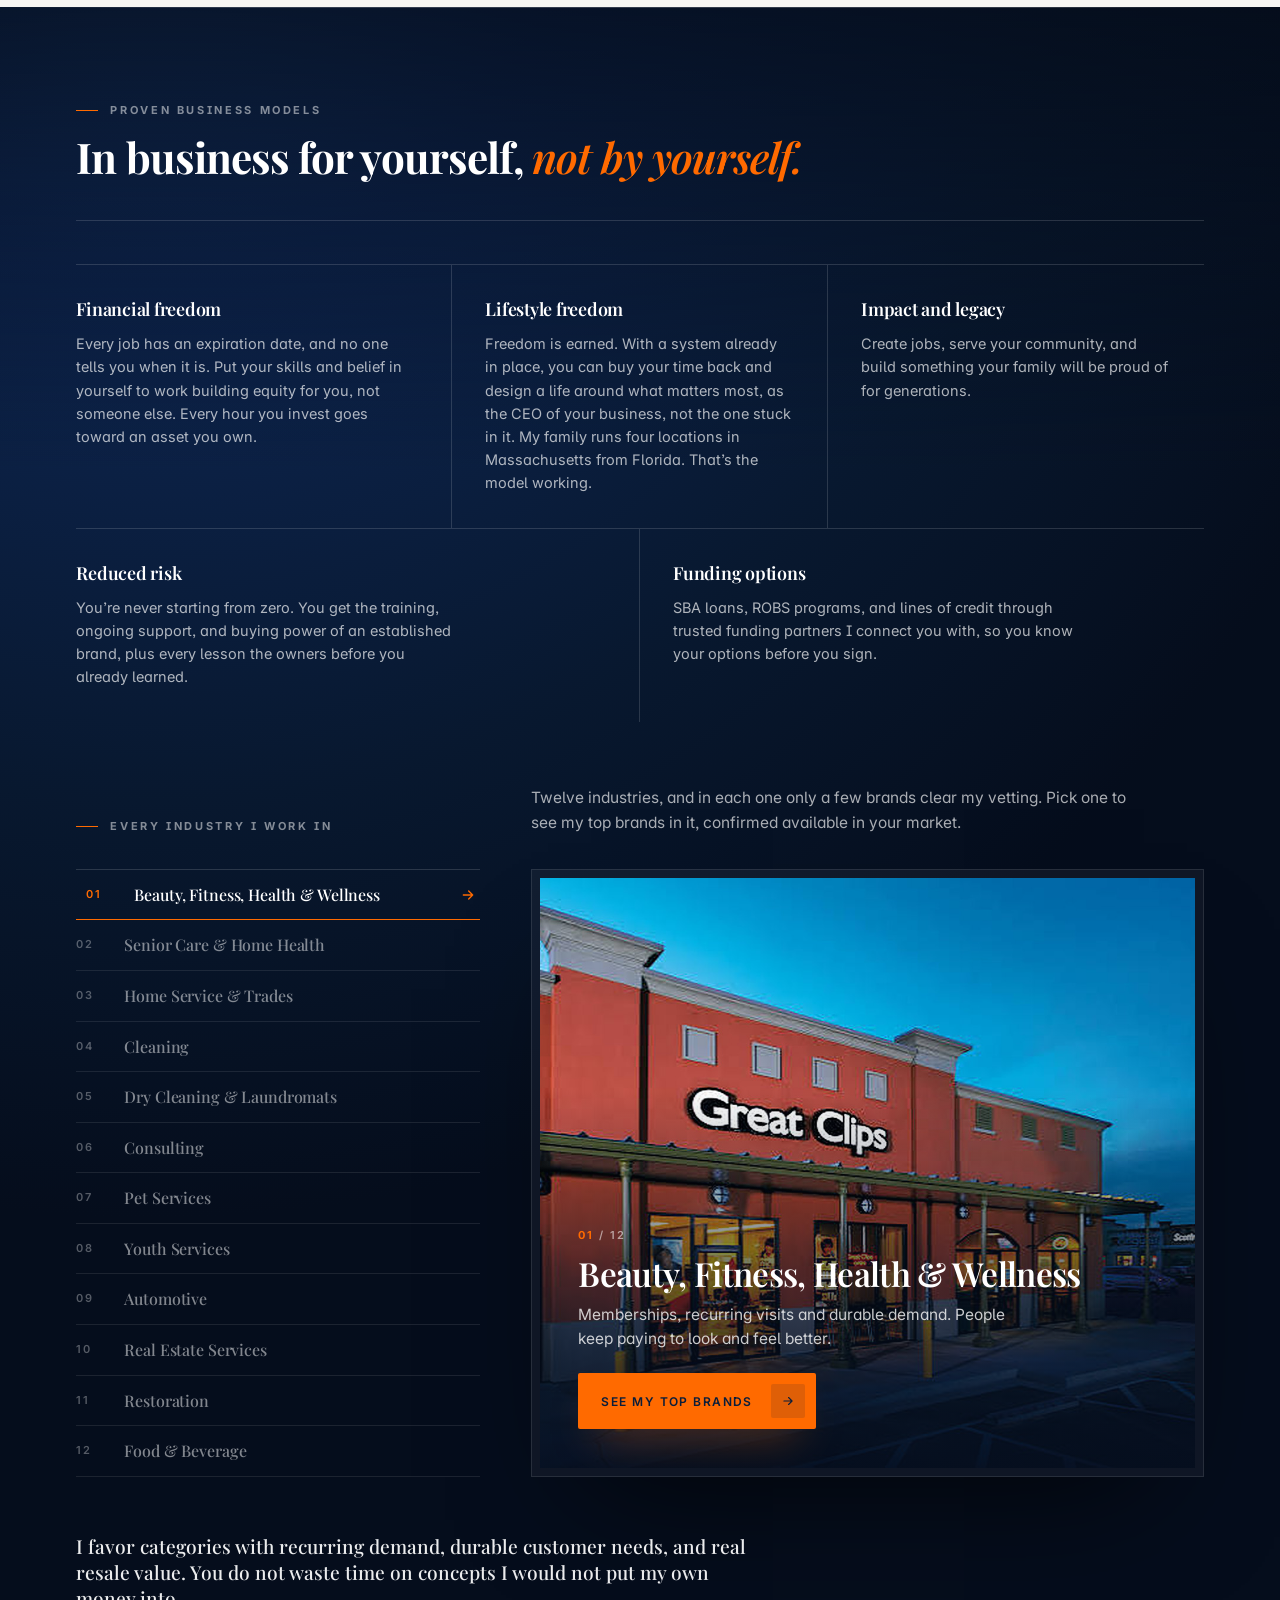
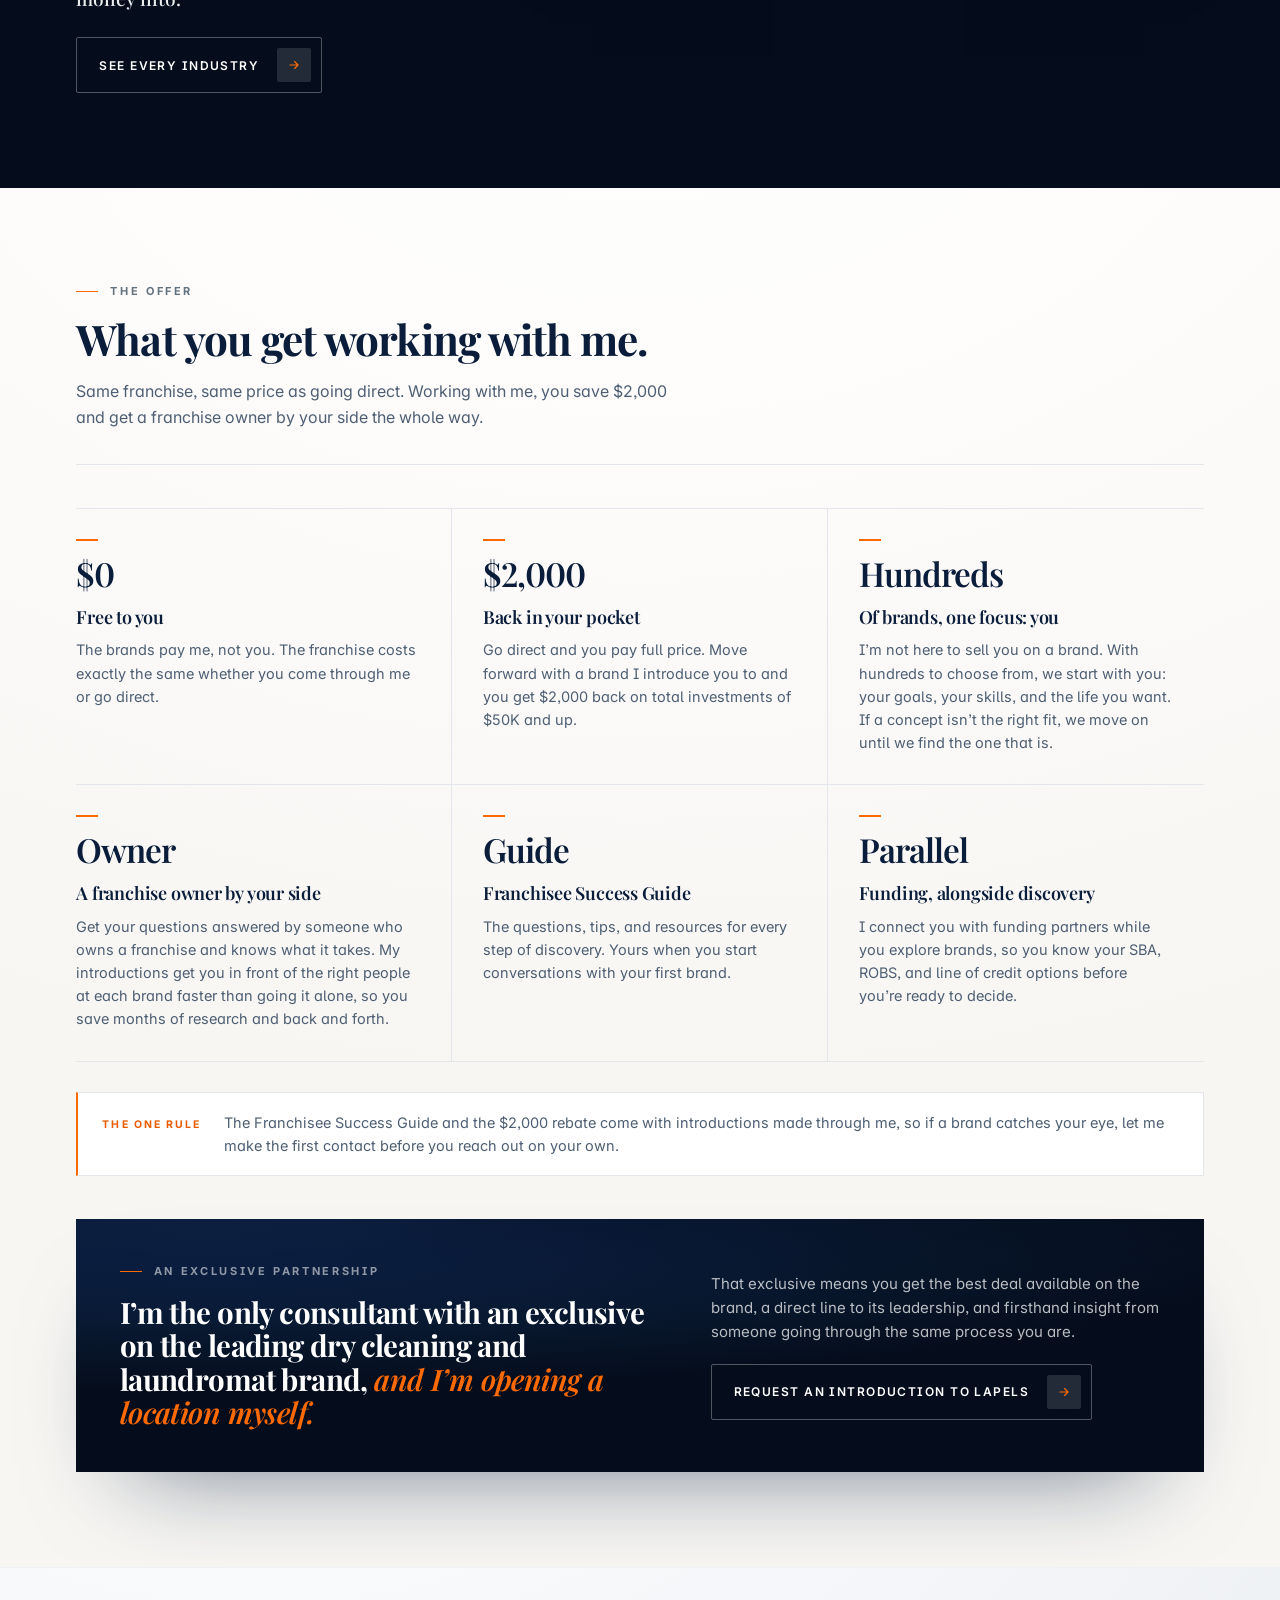
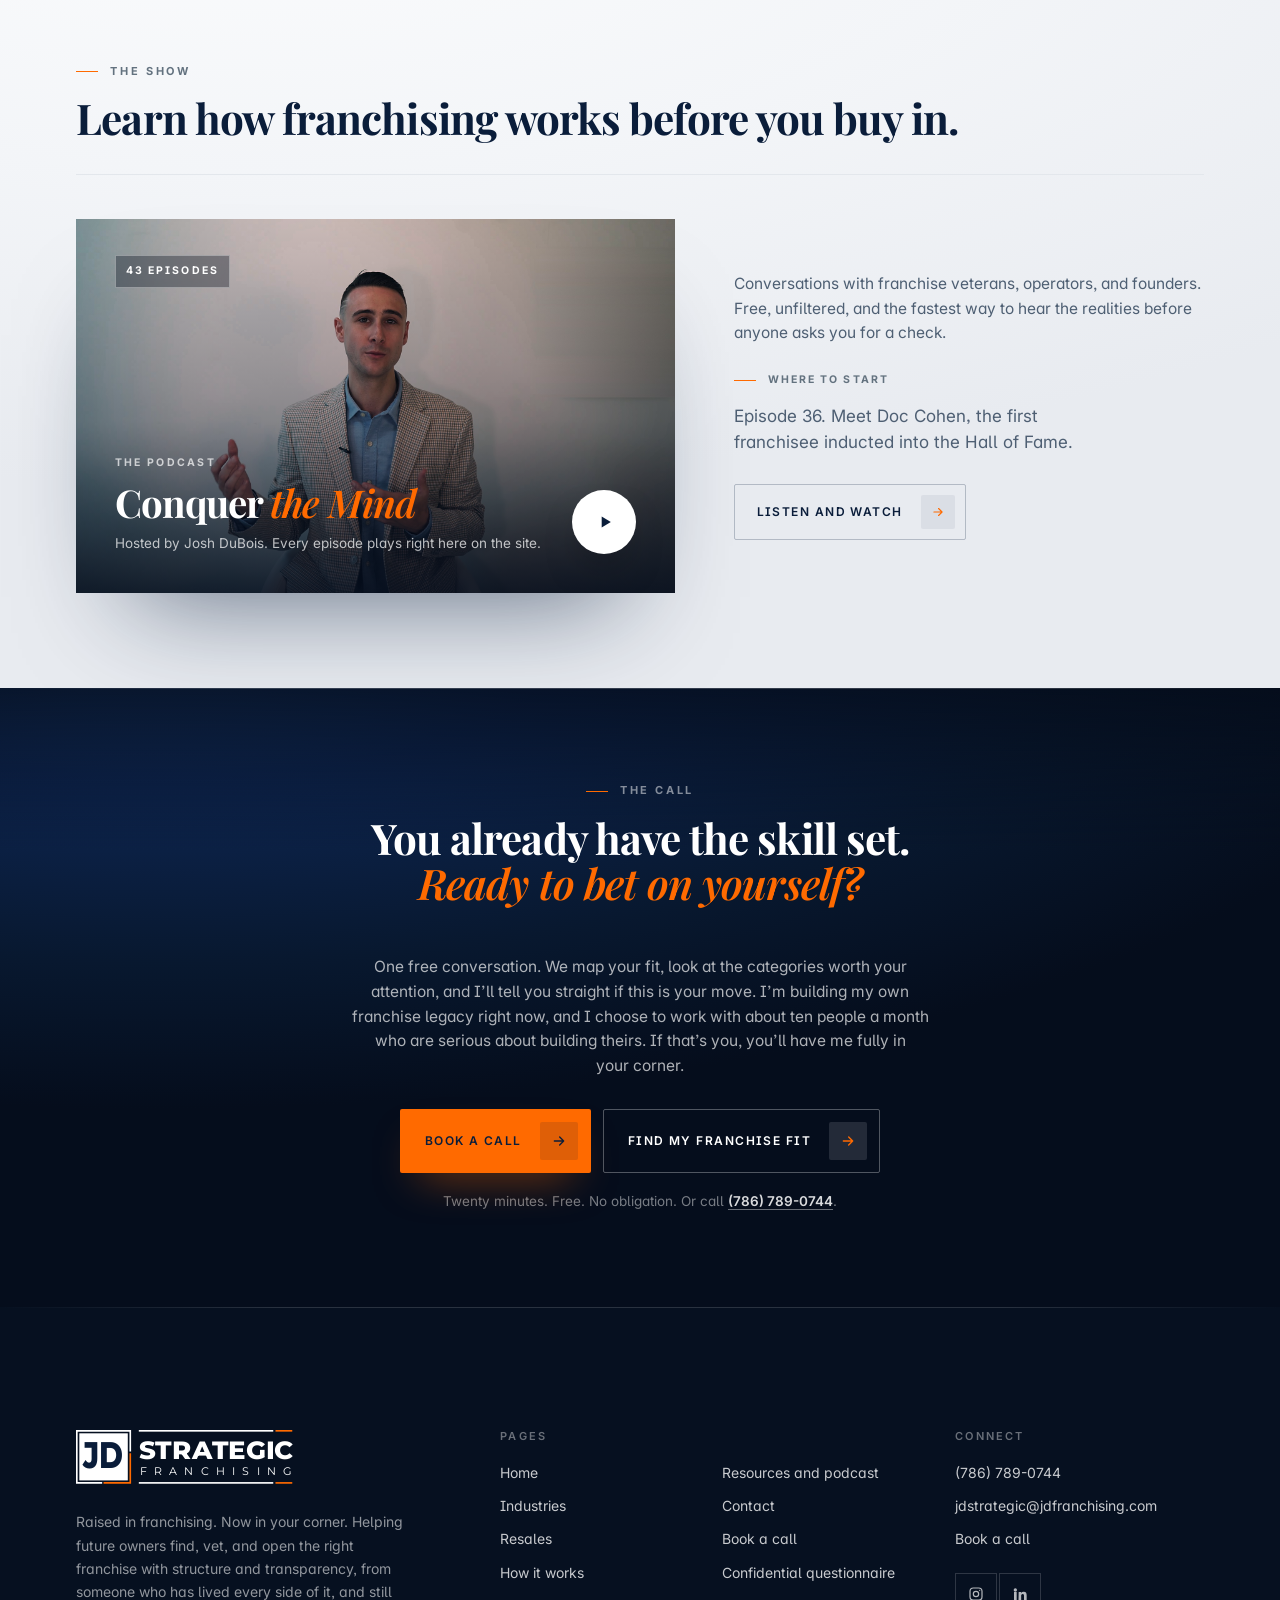
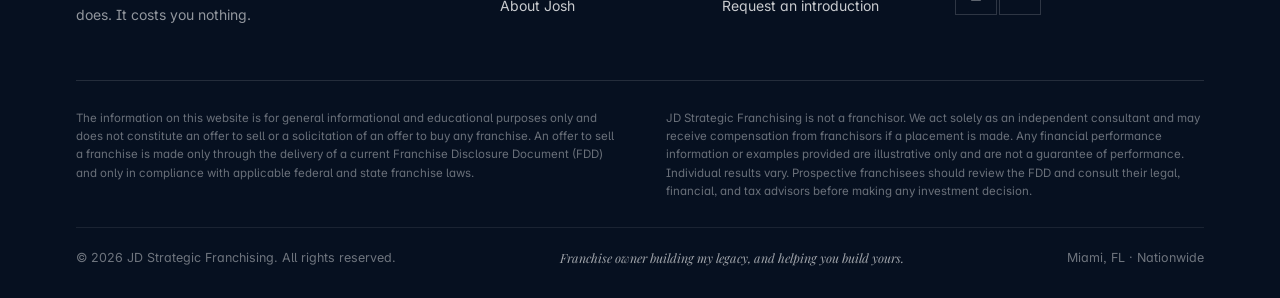
==== commit bcbd8619: "Clean URLs: drop .html from every link, cleanUrls on Vercel; tighter phone form padding Co-Authored-" ====
--- a/index.html
+++ b/index.html
@@ -6,14 +6,14 @@
 <title>JD Strategic Franchising | Expert Franchise Coach, Top Franchise Opportunities</title>
 <meta name="description" content="Expert franchise coach, free to clients. Josh DuBois, a second-generation franchise owner, helps professionals and investors find the top franchise opportunities actually worth owning, then coaches them to signing day.">
 <meta name="theme-color" content="#0A1D3A">
-<link rel="canonical" href="https://javmartz04-ship-it.github.io/jd-strategic-site/">
+<link rel="canonical" href="https://jd-strategic-site.vercel.app/">
 <meta property="og:type" content="website">
 <meta property="og:title" content="JD Strategic Franchising | Buy a Franchise Worth Owning">
 <meta property="og:description" content="Raised in franchising. Now on your side of the table.">
 <link rel="icon" type="image/png" sizes="64x64" href="assets/favicon.png">
 <link rel="apple-touch-icon" sizes="180x180" href="assets/apple-touch-icon.png">
 <meta property="og:image" content="assets/og.jpg">
-<meta property="og:url" content="https://javmartz04-ship-it.github.io/jd-strategic-site/">
+<meta property="og:url" content="https://jd-strategic-site.vercel.app/">
 <meta name="twitter:card" content="summary_large_image">
 <meta name="twitter:image" content="assets/og.jpg">
 <link rel="preconnect" href="https://fonts.googleapis.com">
@@ -40,23 +40,23 @@
 </svg>
 <header class="nav" id="nav">
   <div class="nav-in">
-    <a class="brand" href="index.html" aria-label="JD Strategic Franchising, home"><svg class="logo" role="img" aria-label="JD Strategic Franchising"><use href="#jd-mark"/></svg></a>
+    <a class="brand" href="/" aria-label="JD Strategic Franchising, home"><svg class="logo" role="img" aria-label="JD Strategic Franchising"><use href="#jd-mark"/></svg></a>
     <nav class="nav-links" aria-label="Primary">
-      <a href="industries.html">Industries</a><a href="resales.html">Resales</a><a href="process.html">How It Works</a><a href="about.html">About Josh</a><a href="podcast.html">Resources</a><a href="contact.html">Contact</a>
+      <a href="/industries">Industries</a><a href="/resales">Resales</a><a href="/process">How It Works</a><a href="/about">About Josh</a><a href="/podcast">Resources</a><a href="/contact">Contact</a>
     </nav>
     <div class="nav-ic">
       <a href="tel:+17867890744" aria-label="Call Josh"><svg viewBox="0 0 24 24" fill="none" stroke="currentColor" stroke-width="1.8" stroke-linecap="round" aria-hidden="true"><path d="M22 16.9v3a2 2 0 0 1-2.2 2 19.8 19.8 0 0 1-8.6-3.1 19.5 19.5 0 0 1-6-6A19.8 19.8 0 0 1 2.1 4.2 2 2 0 0 1 4.1 2h3a2 2 0 0 1 2 1.7c.1 1 .4 1.9.7 2.8a2 2 0 0 1-.5 2.1L8.1 9.9a16 16 0 0 0 6 6l1.3-1.3a2 2 0 0 1 2.1-.4c.9.3 1.8.6 2.8.7a2 2 0 0 1 1.7 2Z"/></svg></a>
       <a href="mailto:jdstrategic@jdfranchising.com" aria-label="Email Josh"><svg viewBox="0 0 24 24" fill="none" stroke="currentColor" stroke-width="1.8" stroke-linecap="round" stroke-linejoin="round" aria-hidden="true"><rect x="2" y="4" width="20" height="16"/><path d="m2 7 10 6 10-6"/></svg></a>
       <a href="https://www.linkedin.com/in/joshhdubois" target="_blank" rel="noopener" aria-label="Josh on LinkedIn"><svg viewBox="0 0 24 24" fill="currentColor" aria-hidden="true"><path d="M4.98 3.5A2.5 2.5 0 1 1 2.5 6 2.5 2.5 0 0 1 4.98 3.5ZM3 8.98h4v12H3Zm7 0h3.8v1.64h.05A4.17 4.17 0 0 1 17.6 8.7c3.7 0 4.4 2.43 4.4 5.6v6.68h-4v-5.92c0-1.41-.03-3.22-1.97-3.22s-2.27 1.54-2.27 3.12v6.02h-4Z"/></svg></a>
     </div>
-    <a class="nav-cta" href="book.html">Book a Call<i aria-hidden="true"><svg viewBox="0 0 24 24" fill="none" stroke="currentColor" stroke-width="2.4" stroke-linecap="round" stroke-linejoin="round"><path d="M5 12h14M13 6l6 6-6 6"/></svg></i></a>
+    <a class="nav-cta" href="/book">Book a Call<i aria-hidden="true"><svg viewBox="0 0 24 24" fill="none" stroke="currentColor" stroke-width="2.4" stroke-linecap="round" stroke-linejoin="round"><path d="M5 12h14M13 6l6 6-6 6"/></svg></i></a>
     <button class="burger" id="burger" aria-label="Open menu" aria-expanded="false" aria-controls="mmenu"><span></span></button>
   </div>
   
 </header>
 <div class="mmenu" id="mmenu">
-  <a href="index.html">Home</a><a href="industries.html">Industries</a><a href="resales.html">Resales</a><a href="process.html">How It Works</a><a href="about.html">About Josh</a><a href="podcast.html">Resources</a><a href="contact.html">Contact</a><a href="contact.html">Find my franchise fit</a>
-  <a class="btn btn-accent" href="book.html">Book a Call<svg viewBox="0 0 24 24" fill="none" stroke="currentColor" stroke-width="2" stroke-linecap="round" stroke-linejoin="round" aria-hidden="true"><path d="M5 12h14M13 6l6 6-6 6"/></svg></a>
+  <a href="/">Home</a><a href="/industries">Industries</a><a href="/resales">Resales</a><a href="/process">How It Works</a><a href="/about">About Josh</a><a href="/podcast">Resources</a><a href="/contact">Contact</a><a href="/contact">Find my franchise fit</a>
+  <a class="btn btn-accent" href="/book">Book a Call<svg viewBox="0 0 24 24" fill="none" stroke="currentColor" stroke-width="2" stroke-linecap="round" stroke-linejoin="round" aria-hidden="true"><path d="M5 12h14M13 6l6 6-6 6"/></svg></a>
 </div>
 
 <main id="top">
@@ -92,6 +92,10 @@
       <li><b>~10</b><span>Clients a month, by design</span></li>
     </ul>
   </div>
+  <div class="wb-film"><div class="wb-film-in">
+    <div data-r><p class="wb-k">How it works</p><h2>Hear it from Josh. <span class="it">Four minutes, start to finish.</span></h2><p>A job, going it alone, and owning a franchise are three very different bets. Here&rsquo;s how they compare, and how I help you choose.</p></div>
+    <div data-r data-d="1"><figure class="mat"><div class="vid" data-vid><video src="assets/video/how-it-works.mp4" preload="none" playsinline poster="assets/video/how-it-works-poster.jpg" title="How it works with Josh DuBois"></video><button class="vid-play" type="button" aria-label="Play the How It Works video, 4 minutes"><img src="assets/video/how-it-works-poster.jpg" width="1600" height="900" alt="" loading="lazy" decoding="async"><span class="vid-btn"><svg viewBox="0 0 24 24" fill="currentColor" aria-hidden="true"><path d="M7 4.5v15a1 1 0 0 0 1.5.86l12.4-7.5a1 1 0 0 0 0-1.72L8.5 3.64A1 1 0 0 0 7 4.5z"/></svg></span><span class="vid-meta"><span>Watch: How it works</span><span>4:01</span></span></button></div></figure></div>
+  </div></div>
 </section>
 <section class="fit dark" id="fit" aria-labelledby="fitH">
   <div class="wrap">
@@ -109,7 +113,7 @@
       <div class="fitmain">
       <div class="fittop"><span class="fitstep">Step 1 of 6</span></div>
       <div class="fitstage" id="fitStage" aria-live="polite">
-        <div class="fitfall"><p class="fithint">The short questionnaire needs JavaScript. You can start the full one instead.</p><a class="btn btn-accent" href="questionnaire.html">Take The Full Questionnaire<svg viewBox="0 0 24 24" fill="none" stroke="currentColor" stroke-width="2" stroke-linecap="round" stroke-linejoin="round" aria-hidden="true"><path d="M5 12h14M13 6l6 6-6 6"/></svg></a></div>
+        <div class="fitfall"><p class="fithint">The short questionnaire needs JavaScript. You can start the full one instead.</p><a class="btn btn-accent" href="/questionnaire">Take The Full Questionnaire<svg viewBox="0 0 24 24" fill="none" stroke="currentColor" stroke-width="2" stroke-linecap="round" stroke-linejoin="round" aria-hidden="true"><path d="M5 12h14M13 6l6 6-6 6"/></svg></a></div>
       </div>
       </div>
     </div>
@@ -143,7 +147,7 @@
           <div class="who-i" data-r data-d="1"><h3>Judgment</h3><p>Most people spend months on Google and AI and end up no closer to a decision. The lists are pay to play, and no search can tell you which concept fits your skill set, your goals, or the life you&rsquo;re building. Having helped build a franchise system from the inside, I know a strong franchisor has to master two things at once: their industry and franchising itself. Every brand I put in front of you has cleared my vetting and been confirmed available in your market. You skip the guesswork and go straight to the conversations that matter.</p></div>
           <div class="who-i" data-r data-d="2"><h3>In Your Corner</h3><p>Franchising changed my family&rsquo;s life, but business ownership isn&rsquo;t for everyone. We start by seeing if it&rsquo;s right for you, and if it is, finding the best concept at the best rate. Every client gets my Franchisee Success Guide, with the exact questions I use when evaluating a brand and going through diligence, so you&rsquo;re prepared at every step. It costs you nothing to work with me.</p></div>
         </div>
-        <a class="btn btn-ghost" href="about.html" data-r data-d="3">About Josh<svg viewBox="0 0 24 24" fill="none" stroke="currentColor" stroke-width="2" stroke-linecap="round" stroke-linejoin="round" aria-hidden="true"><path d="M5 12h14M13 6l6 6-6 6"/></svg></a>
+        <a class="btn btn-ghost" href="/about" data-r data-d="3">About Josh<svg viewBox="0 0 24 24" fill="none" stroke="currentColor" stroke-width="2" stroke-linecap="round" stroke-linejoin="round" aria-hidden="true"><path d="M5 12h14M13 6l6 6-6 6"/></svg></a>
       </div>
     </div>
   </div>
@@ -152,7 +156,7 @@
   <div class="wrap">
     <div class="ch-open" data-r><div class="ch-head"><p class="ch-run"><i></i>What we do with every client</p><h2 class="ch-title" id="t3">Five steps. Zero guesswork.</h2><p class="ch-lede">Most clients take four to eight weeks from first call to feeling confident signing an agreement.</p></div></div>
     <div class="proc">
-      <div class="proc-fig" data-r><figure class="mat r45"><span class="core"><img src="assets/josh/proc.jpg?v=r30" width="1200" height="1500" alt="Josh DuBois working through a plan with a franchise owner" loading="lazy" decoding="async"></span><figcaption><b>Every step, together</b><span>One point of contact, first call to signing day</span></figcaption></figure><p class="cap">Typically a four to eight week process, step by step, so you have everything you need to make an informed decision.</p><a class="btn btn-solid" href="book.html" style="margin-top:26px">Book a Call<svg viewBox="0 0 24 24" fill="none" stroke="currentColor" stroke-width="2" stroke-linecap="round" stroke-linejoin="round" aria-hidden="true"><path d="M5 12h14M13 6l6 6-6 6"/></svg></a></div>
+      <div class="proc-fig" data-r><figure class="mat r45"><span class="core"><img src="assets/josh/proc.jpg?v=r30" width="1200" height="1500" alt="Josh DuBois working through a plan with a franchise owner" loading="lazy" decoding="async"></span><figcaption><b>Every step, together</b><span>One point of contact, first call to signing day</span></figcaption></figure><p class="cap">Typically a four to eight week process, step by step, so you have everything you need to make an informed decision.</p><a class="btn btn-solid" href="/book" style="margin-top:26px">Book a Call<svg viewBox="0 0 24 24" fill="none" stroke="currentColor" stroke-width="2" stroke-linecap="round" stroke-linejoin="round" aria-hidden="true"><path d="M5 12h14M13 6l6 6-6 6"/></svg></a></div>
       <div class="proc-list">
         <div class="proc-row" data-r><span class="numbig">01</span><div><h3>Initial call</h3><p>A conversation, not a pitch. We cover your goals, capital, and timeline, and I&rsquo;ll tell you straight whether franchising fits. If it doesn&rsquo;t, you&rsquo;ll hear it on this call.</p></div></div>
         <div class="proc-row" data-r data-d="1"><span class="numbig">02</span><div><h3>Franchise assessment</h3><p>A structured questionnaire turns your profile into a shortlist of three to five vetted brands open in your area, matched to you rather than to whoever markets hardest.</p></div></div>
@@ -206,11 +210,11 @@
           <img class="inx-f" src="assets/ind/restoration.jpg" width="1500" height="1000" alt="" loading="lazy" decoding="async">
           <img class="inx-f" src="assets/ind/food.jpg" width="1500" height="1000" alt="" loading="lazy" decoding="async">
           <div class="inx-veil" aria-hidden="true"></div>
-          <div class="inx-cap" id="inxCap"><span class="inx-k"><b id="inxN">01</b> / 12</span><h3 id="inxH">Beauty, Fitness, Health &amp; Wellness</h3><p id="inxB">Memberships, recurring visits and durable demand. People keep paying to look and feel better.</p><a class="btn btn-accent" id="inxA" href="contact.html?cat=Health,%20Wellness%20%26%20Beauty">See My Top Brands<svg viewBox="0 0 24 24" fill="none" stroke="currentColor" stroke-width="2" stroke-linecap="round" stroke-linejoin="round" aria-hidden="true"><path d="M5 12h14M13 6l6 6-6 6"/></svg></a></div>
+          <div class="inx-cap" id="inxCap"><span class="inx-k"><b id="inxN">01</b> / 12</span><h3 id="inxH">Beauty, Fitness, Health &amp; Wellness</h3><p id="inxB">Memberships, recurring visits and durable demand. People keep paying to look and feel better.</p><a class="btn btn-accent" id="inxA" href="/contact?cat=Health,%20Wellness%20%26%20Beauty">See My Top Brands<svg viewBox="0 0 24 24" fill="none" stroke="currentColor" stroke-width="2" stroke-linecap="round" stroke-linejoin="round" aria-hidden="true"><path d="M5 12h14M13 6l6 6-6 6"/></svg></a></div>
         </div>
       </div>
     </div>
-    <p class="cats-foot" data-r>I favor categories with recurring demand, durable customer needs, and real resale value. You do not waste time on concepts I would not put my own money into.</p><a class="btn btn-ghost" href="industries.html" data-r data-d="1" style="margin-top:26px">See Every Industry<svg viewBox="0 0 24 24" fill="none" stroke="currentColor" stroke-width="2" stroke-linecap="round" stroke-linejoin="round" aria-hidden="true"><path d="M5 12h14M13 6l6 6-6 6"/></svg></a>
+    <p class="cats-foot" data-r>I favor categories with recurring demand, durable customer needs, and real resale value. You do not waste time on concepts I would not put my own money into.</p><a class="btn btn-ghost" href="/industries" data-r data-d="1" style="margin-top:26px">See Every Industry<svg viewBox="0 0 24 24" fill="none" stroke="currentColor" stroke-width="2" stroke-linecap="round" stroke-linejoin="round" aria-hidden="true"><path d="M5 12h14M13 6l6 6-6 6"/></svg></a>
   </div>
 </section>
 <section class="chapter paper" id="offer" aria-labelledby="to">
@@ -225,19 +229,19 @@
       <div class="offer" data-r data-d="2"><b>Parallel</b><h3>Funding, alongside discovery</h3><p>I connect you with funding partners while you explore brands, so you know your SBA, ROBS, and line of credit options before you&rsquo;re ready to decide.</p></div>
     </div>
     <p class="offers-foot note" data-r><b>The one rule</b>The Franchisee Success Guide and the $2,000 rebate come with introductions made through me, so if a brand catches your eye, let me make the first contact before you reach out on your own.</p>
-    <div class="excl" data-r><div class="excl-l"><p class="ch-run"><i></i>An exclusive partnership</p><p class="excl-t">I&rsquo;m the only consultant with an exclusive on the leading dry cleaning and laundromat brand, <span class="it">and I&rsquo;m opening a location myself.</span></p></div><div class="excl-r"><p>That exclusive means you get the best deal available on the brand, a direct line to its leadership, and firsthand insight from someone going through the same process you are.</p><a class="btn btn-ghost" href="request.html?brand=Lapels">Request An Introduction To Lapels<svg viewBox="0 0 24 24" fill="none" stroke="currentColor" stroke-width="2" stroke-linecap="round" stroke-linejoin="round" aria-hidden="true"><path d="M5 12h14M13 6l6 6-6 6"/></svg></a></div></div>
+    <div class="excl" data-r><div class="excl-l"><p class="ch-run"><i></i>An exclusive partnership</p><p class="excl-t">I&rsquo;m the only consultant with an exclusive on the leading dry cleaning and laundromat brand, <span class="it">and I&rsquo;m opening a location myself.</span></p></div><div class="excl-r"><p>That exclusive means you get the best deal available on the brand, a direct line to its leadership, and firsthand insight from someone going through the same process you are.</p><a class="btn btn-ghost" href="/request?brand=Lapels">Request An Introduction To Lapels<svg viewBox="0 0 24 24" fill="none" stroke="currentColor" stroke-width="2" stroke-linecap="round" stroke-linejoin="round" aria-hidden="true"><path d="M5 12h14M13 6l6 6-6 6"/></svg></a></div></div>
   </div>
 </section>
 <section class="chapter band" id="show" aria-labelledby="t6">
   <div class="wrap">
     <div class="ch-open" data-r><div class="ch-head"><p class="ch-run"><i></i>The show</p><h2 class="ch-title" id="t6">Learn how franchising works before you buy in.</h2></div></div>
     <div class="show">
-      <a class="show-poster" href="podcast.html" data-r aria-label="Open the Conquer the Mind player"><img src="assets/josh/show.jpg" width="1920" height="1200" alt="Josh DuBois on camera for Conquer the Mind" loading="lazy" decoding="async"><span class="show-chip">43 episodes</span><span class="show-lock"><span><small>The podcast</small><b>Conquer <i>the Mind</i></b><em>Hosted by Josh DuBois. Every episode plays right here on the site.</em></span><span class="pl"><svg viewBox="0 0 24 24" fill="currentColor" aria-hidden="true"><path d="M8 5.5v13l11-6.5z"/></svg></span></span></a>
+      <a class="show-poster" href="/podcast" data-r aria-label="Open the Conquer the Mind player"><img src="assets/josh/show.jpg" width="1920" height="1200" alt="Josh DuBois on camera for Conquer the Mind" loading="lazy" decoding="async"><span class="show-chip">43 episodes</span><span class="show-lock"><span><small>The podcast</small><b>Conquer <i>the Mind</i></b><em>Hosted by Josh DuBois. Every episode plays right here on the site.</em></span><span class="pl"><svg viewBox="0 0 24 24" fill="currentColor" aria-hidden="true"><path d="M8 5.5v13l11-6.5z"/></svg></span></span></a>
       <div class="show-copy" data-r data-d="1">
         <p class="lede">Conversations with franchise veterans, operators, and founders. Free, unfiltered, and the fastest way to hear the realities before anyone asks you for a check.</p>
         <p class="pod-k">Where to start</p>
         <p class="pod-start">Episode 36. Meet Doc Cohen, the first franchisee inducted into the Hall of Fame.</p>
-        <a class="btn btn-ghost" href="podcast.html">Listen And Watch<svg viewBox="0 0 24 24" fill="none" stroke="currentColor" stroke-width="2" stroke-linecap="round" stroke-linejoin="round" aria-hidden="true"><path d="M5 12h14M13 6l6 6-6 6"/></svg></a>
+        <a class="btn btn-ghost" href="/podcast">Listen And Watch<svg viewBox="0 0 24 24" fill="none" stroke="currentColor" stroke-width="2" stroke-linecap="round" stroke-linejoin="round" aria-hidden="true"><path d="M5 12h14M13 6l6 6-6 6"/></svg></a>
       </div>
     </div>
   </div>
@@ -247,7 +251,7 @@
     <div class="ch-open center" data-r><div class="ch-head"><p class="ch-run"><i></i>The call</p><h2 class="ch-title" id="t7">You already have the skill set. <span class="it br">Ready to bet on yourself?</span></h2></div></div>
     <div class="close-c" data-r data-d="1">
       <p class="lede">One free conversation. We map your fit, look at the categories worth your attention, and I&rsquo;ll tell you straight if this is your move. I&rsquo;m building my own franchise legacy right now, and I choose to work with about ten people a month who are serious about building theirs. If that&rsquo;s you, you&rsquo;ll have me fully in your corner.</p>
-      <div class="close-act"><a class="btn btn-accent" href="book.html">Book a Call<svg viewBox="0 0 24 24" fill="none" stroke="currentColor" stroke-width="2" stroke-linecap="round" stroke-linejoin="round" aria-hidden="true"><path d="M5 12h14M13 6l6 6-6 6"/></svg></a><a class="btn btn-ghost" href="index.html#fit">Find My Franchise Fit<svg viewBox="0 0 24 24" fill="none" stroke="currentColor" stroke-width="2" stroke-linecap="round" stroke-linejoin="round" aria-hidden="true"><path d="M5 12h14M13 6l6 6-6 6"/></svg></a></div>
+      <div class="close-act"><a class="btn btn-accent" href="/book">Book a Call<svg viewBox="0 0 24 24" fill="none" stroke="currentColor" stroke-width="2" stroke-linecap="round" stroke-linejoin="round" aria-hidden="true"><path d="M5 12h14M13 6l6 6-6 6"/></svg></a><a class="btn btn-ghost" href="/#fit">Find My Franchise Fit<svg viewBox="0 0 24 24" fill="none" stroke="currentColor" stroke-width="2" stroke-linecap="round" stroke-linejoin="round" aria-hidden="true"><path d="M5 12h14M13 6l6 6-6 6"/></svg></a></div>
       <p class="reassure">Twenty minutes. Free. No obligation. Or call <a class="tlink" href="tel:+17867890744">(786) 789-0744</a>.</p>
     </div>
   </div>
@@ -259,12 +263,12 @@
   <div class="wrap">
     <div class="foot-top">
       <p class="foot-line">Raised in franchising. <span>Now on your side</span> of the table.</p>
-      <a class="btn btn-ghost" href="book.html">Book a Call<svg viewBox="0 0 24 24" fill="none" stroke="currentColor" stroke-width="2" stroke-linecap="round" stroke-linejoin="round" aria-hidden="true"><path d="M5 12h14M13 6l6 6-6 6"/></svg></a>
+      <a class="btn btn-ghost" href="/book">Book a Call<svg viewBox="0 0 24 24" fill="none" stroke="currentColor" stroke-width="2" stroke-linecap="round" stroke-linejoin="round" aria-hidden="true"><path d="M5 12h14M13 6l6 6-6 6"/></svg></a>
     </div>
     <div class="foot-g">
       <div class="foot-brand"><a class="brand" href="#top"><svg class="logo" role="img" aria-label="JD Strategic Franchising"><use href="#jd-mark"/></svg></a><p>Raised in franchising. Now in your corner. Helping future owners find, vet, and open the right franchise with structure and transparency, from someone who has lived every side of it, and still does. It costs you nothing.</p></div>
-      <div><h4>Pages</h4><ul><li><a href="index.html">Home</a></li><li><a href="industries.html">Industries</a></li><li><a href="resales.html">Resales</a></li><li><a href="process.html">How it works</a></li><li><a href="about.html">About Josh</a></li><li><a href="podcast.html">Resources and podcast</a></li><li><a href="contact.html">Contact</a></li><li><a href="book.html">Book a call</a></li><li><a href="questionnaire.html">Confidential questionnaire</a></li><li><a href="request.html">Request an introduction</a></li></ul></div>
-      <div><h4>Connect</h4><ul><li><a href="tel:+17867890744">(786) 789-0744</a></li><li><a href="mailto:jdstrategic@jdfranchising.com">jdstrategic@jdfranchising.com</a></li><li><a href="book.html">Book a call</a></li></ul>
+      <div><h4>Pages</h4><ul><li><a href="/">Home</a></li><li><a href="/industries">Industries</a></li><li><a href="/resales">Resales</a></li><li><a href="/process">How it works</a></li><li><a href="/about">About Josh</a></li><li><a href="/podcast">Resources and podcast</a></li><li><a href="/contact">Contact</a></li><li><a href="/book">Book a call</a></li><li><a href="/questionnaire">Confidential questionnaire</a></li><li><a href="/request">Request an introduction</a></li></ul></div>
+      <div><h4>Connect</h4><ul><li><a href="tel:+17867890744">(786) 789-0744</a></li><li><a href="mailto:jdstrategic@jdfranchising.com">jdstrategic@jdfranchising.com</a></li><li><a href="/book">Book a call</a></li></ul>
         <div class="fsoc"><a href="https://www.instagram.com/jdstrategic" target="_blank" rel="noopener" aria-label="JD Strategic on Instagram"><svg viewBox="0 0 24 24" fill="none" stroke="currentColor" stroke-width="1.8" aria-hidden="true"><rect x="3" y="3" width="18" height="18" rx="5"/><circle cx="12" cy="12" r="4"/><circle cx="17.5" cy="6.5" r="1" fill="currentColor" stroke="none"/></svg></a><a href="https://www.linkedin.com/in/joshhdubois" target="_blank" rel="noopener" aria-label="Josh DuBois on LinkedIn"><svg viewBox="0 0 24 24" fill="currentColor" aria-hidden="true"><path d="M4.98 3.5A2.5 2.5 0 1 1 2.5 6 2.5 2.5 0 0 1 4.98 3.5ZM3 8.98h4v12H3Zm7 0h3.8v1.64h.05A4.17 4.17 0 0 1 17.6 8.7c3.7 0 4.4 2.43 4.4 5.6v6.68h-4v-5.92c0-1.41-.03-3.22-1.97-3.22s-2.27 1.54-2.27 3.12v6.02h-4Z"/></svg></a></div></div>
     </div>
     <div class="flegal"><p>The information on this website is for general informational and educational purposes only and does not constitute an offer to sell or a solicitation of an offer to buy any franchise. An offer to sell a franchise is made only through the delivery of a current Franchise Disclosure Document (FDD) and only in compliance with applicable federal and state franchise laws.</p><p>JD Strategic Franchising is not a franchisor. We act solely as an independent consultant and may receive compensation from franchisors if a placement is made. Any financial performance information or examples provided are illustrative only and are not a guarantee of performance. Individual results vary. Prospective franchisees should review the FDD and consult their legal, financial, and tax advisors before making any investment decision.</p></div>
--- a/assets/site.css
+++ b/assets/site.css
@@ -1429,3 +1429,40 @@
   .foot-g{grid-template-columns:minmax(0,1fr)}
   .show-poster{aspect-ratio:4/5}.show-poster img{object-position:50% 20%}.show-chip{display:none}
 }
+
+/* how-it-works film: one poster, one play button, real controls once it starts */
+.vid{position:relative;display:block;aspect-ratio:16/9;overflow:hidden;background:var(--ink-deep)}
+.vid video{position:absolute;inset:0;width:100%;height:100%;object-fit:cover;background:var(--ink-deep)}
+.vid-play{position:absolute;inset:0;z-index:2;display:grid;place-items:center;width:100%;border:0;padding:0;margin:0;cursor:pointer;background:linear-gradient(to bottom,rgba(4,11,24,.55),rgba(4,11,24,.04) 40%);color:#fff;font:inherit;transition:opacity .45s var(--ease-cine)}
+.vid-play img{position:absolute;inset:0;width:100%;height:100%;object-fit:cover;z-index:-1;transition:transform 1.4s var(--ease-cine)}
+.vid-btn{display:grid;place-items:center;width:clamp(64px,6.4vw,88px);height:clamp(64px,6.4vw,88px);border-radius:50%;background:var(--accent);color:var(--ink);box-shadow:0 22px 50px -18px rgba(255,106,0,.7),0 0 0 10px rgba(255,255,255,.14);transition:transform .45s var(--ease-cine),box-shadow .45s var(--ease-cine)}
+.vid-btn svg{width:34%;height:34%;margin-left:7%}
+.vid-meta{position:absolute;left:clamp(16px,2vw,26px);right:clamp(16px,2vw,26px);top:clamp(14px,1.8vw,22px);text-shadow:0 1px 10px rgba(4,11,24,.6);display:flex;justify-content:space-between;align-items:baseline;gap:16px;font-size:10.5px;font-weight:700;letter-spacing:.2em;text-transform:uppercase;color:#fff;text-align:left}
+.vid-meta span:last-child{color:rgba(255,255,255,.7);font-variant-numeric:tabular-nums}
+@media (hover:hover){.vid-play:hover .vid-btn{transform:scale(1.07);box-shadow:0 26px 56px -16px rgba(255,106,0,.8),0 0 0 14px rgba(255,255,255,.16)}.vid-play:hover img{transform:scale(1.025)}}
+.vid.on .vid-play{opacity:0;pointer-events:none}
+.vid-play:focus-visible{outline:2px solid var(--accent);outline-offset:-6px}
+
+/* homepage: the film sits inside the "who you're working with" band, under the stats */
+.wb-film{max-width:var(--maxw);margin:0 auto;padding:0 var(--gut) clamp(44px,5vw,80px)}
+.wb-film-in{display:grid;grid-template-columns:minmax(0,330px) minmax(0,1fr);gap:clamp(28px,4vw,72px);align-items:center;padding-top:clamp(34px,3.6vw,52px);border-top:1px solid rgba(255,255,255,.1)}
+.wb-film h2{font-family:var(--fd);font-size:clamp(26px,2.5vw,36px);line-height:1.06;letter-spacing:-.02em;color:#fff;font-weight:700}
+.wb-film h2 .it{display:block;font-style:italic;font-weight:600;color:var(--accent)}
+.wb-film p:not(.wb-k){margin-top:16px;font-size:15px;line-height:1.6;color:rgba(255,255,255,.66);max-width:34ch}
+.wb-film .mat{background:rgba(255,255,255,.05);border-color:rgba(255,255,255,.14);box-shadow:0 50px 100px -50px rgba(0,0,0,.85),inset 0 1px 0 rgba(255,255,255,.05)}
+
+/* how it works page: the film fills the right side of the head */
+.ph-grid{display:grid;grid-template-columns:minmax(0,1fr) minmax(0,1.08fr);gap:clamp(32px,4.4vw,80px);align-items:center}
+.ph-film{margin:0}
+@media (max-width:900px){
+  .wb-film-in,.ph-grid{grid-template-columns:minmax(0,1fr)}
+  .wb-film p:not(.wb-k){max-width:52ch}
+}
+@media (prefers-reduced-motion:reduce){.vid-play,.vid-btn,.vid-play img{transition:none}}
+
+/* phone forms: keep the padding minimal so fields use the screen (2026-11-09) */
+@media (max-width:600px){
+  .rq .rform,.rform{margin-inline:-8px;padding-inline:12px}
+  .cal{margin-inline:-8px}
+  .cal-body{padding:2px}
+}
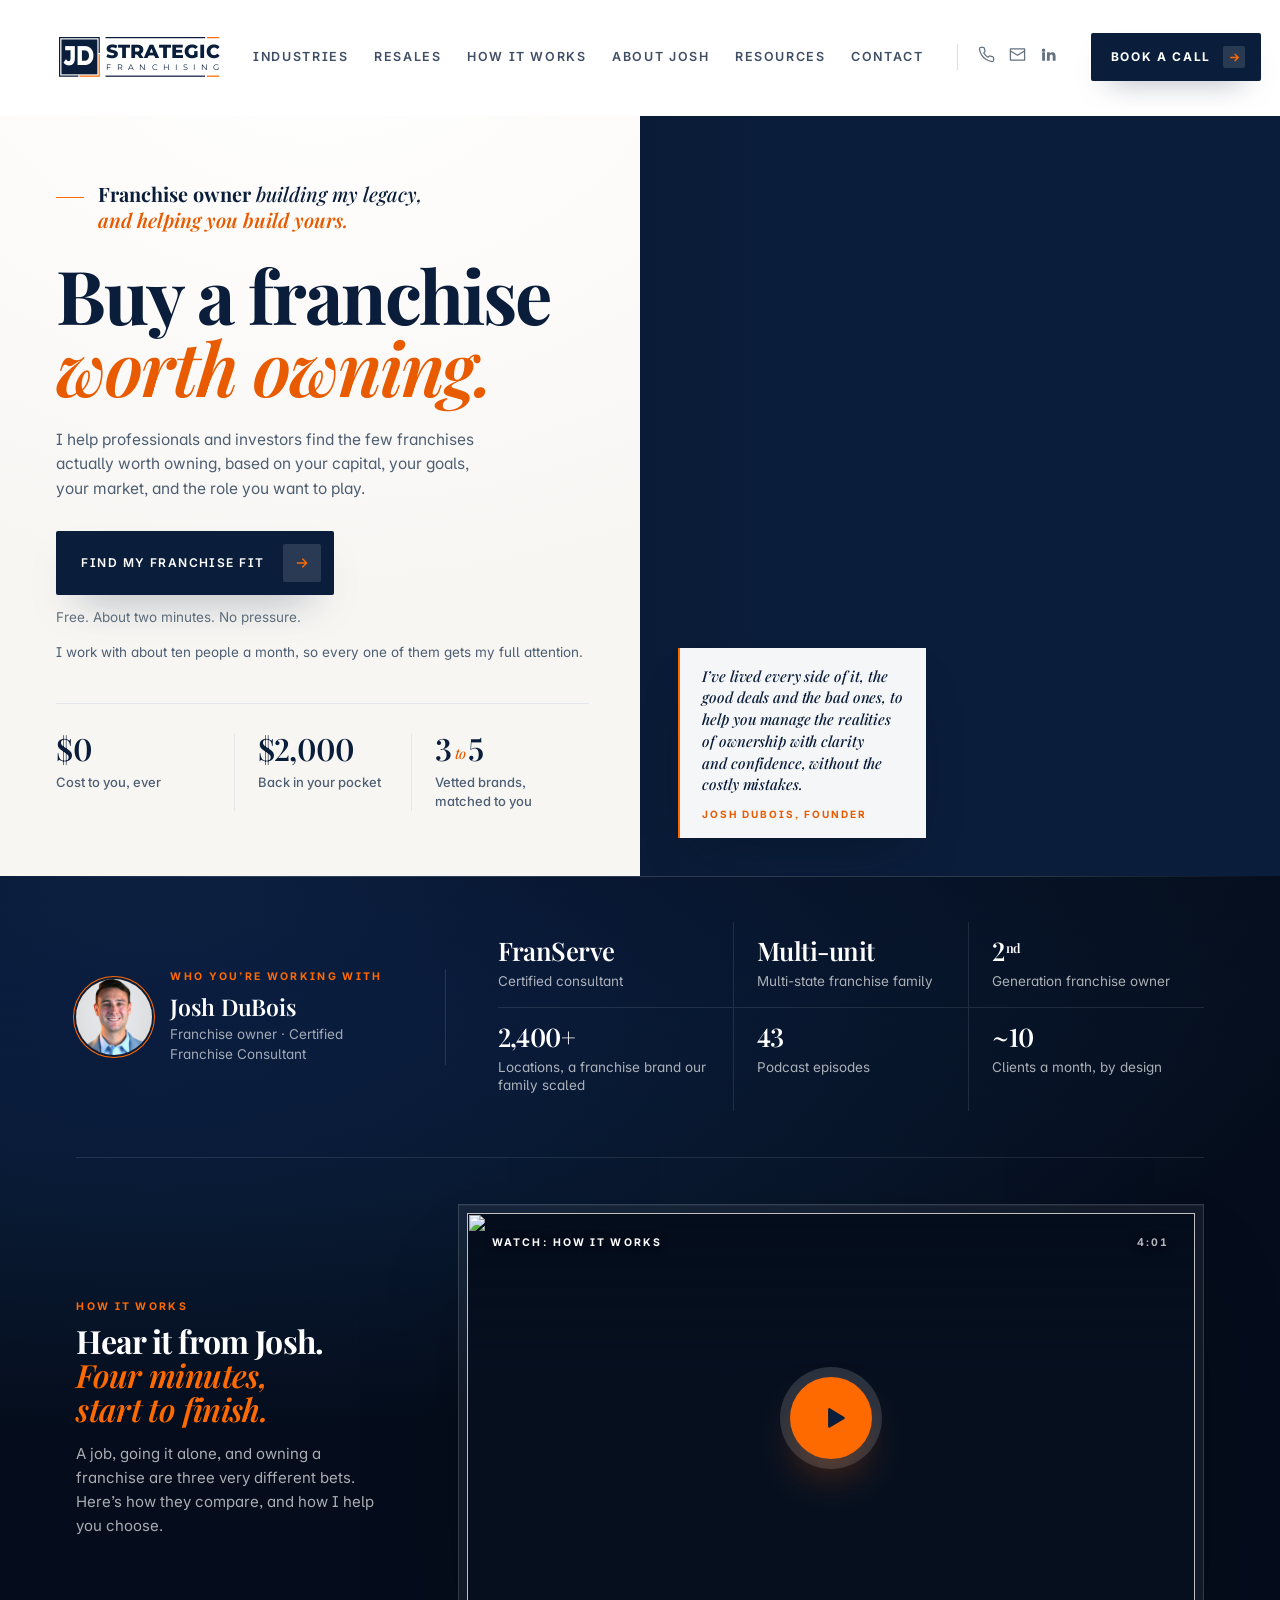
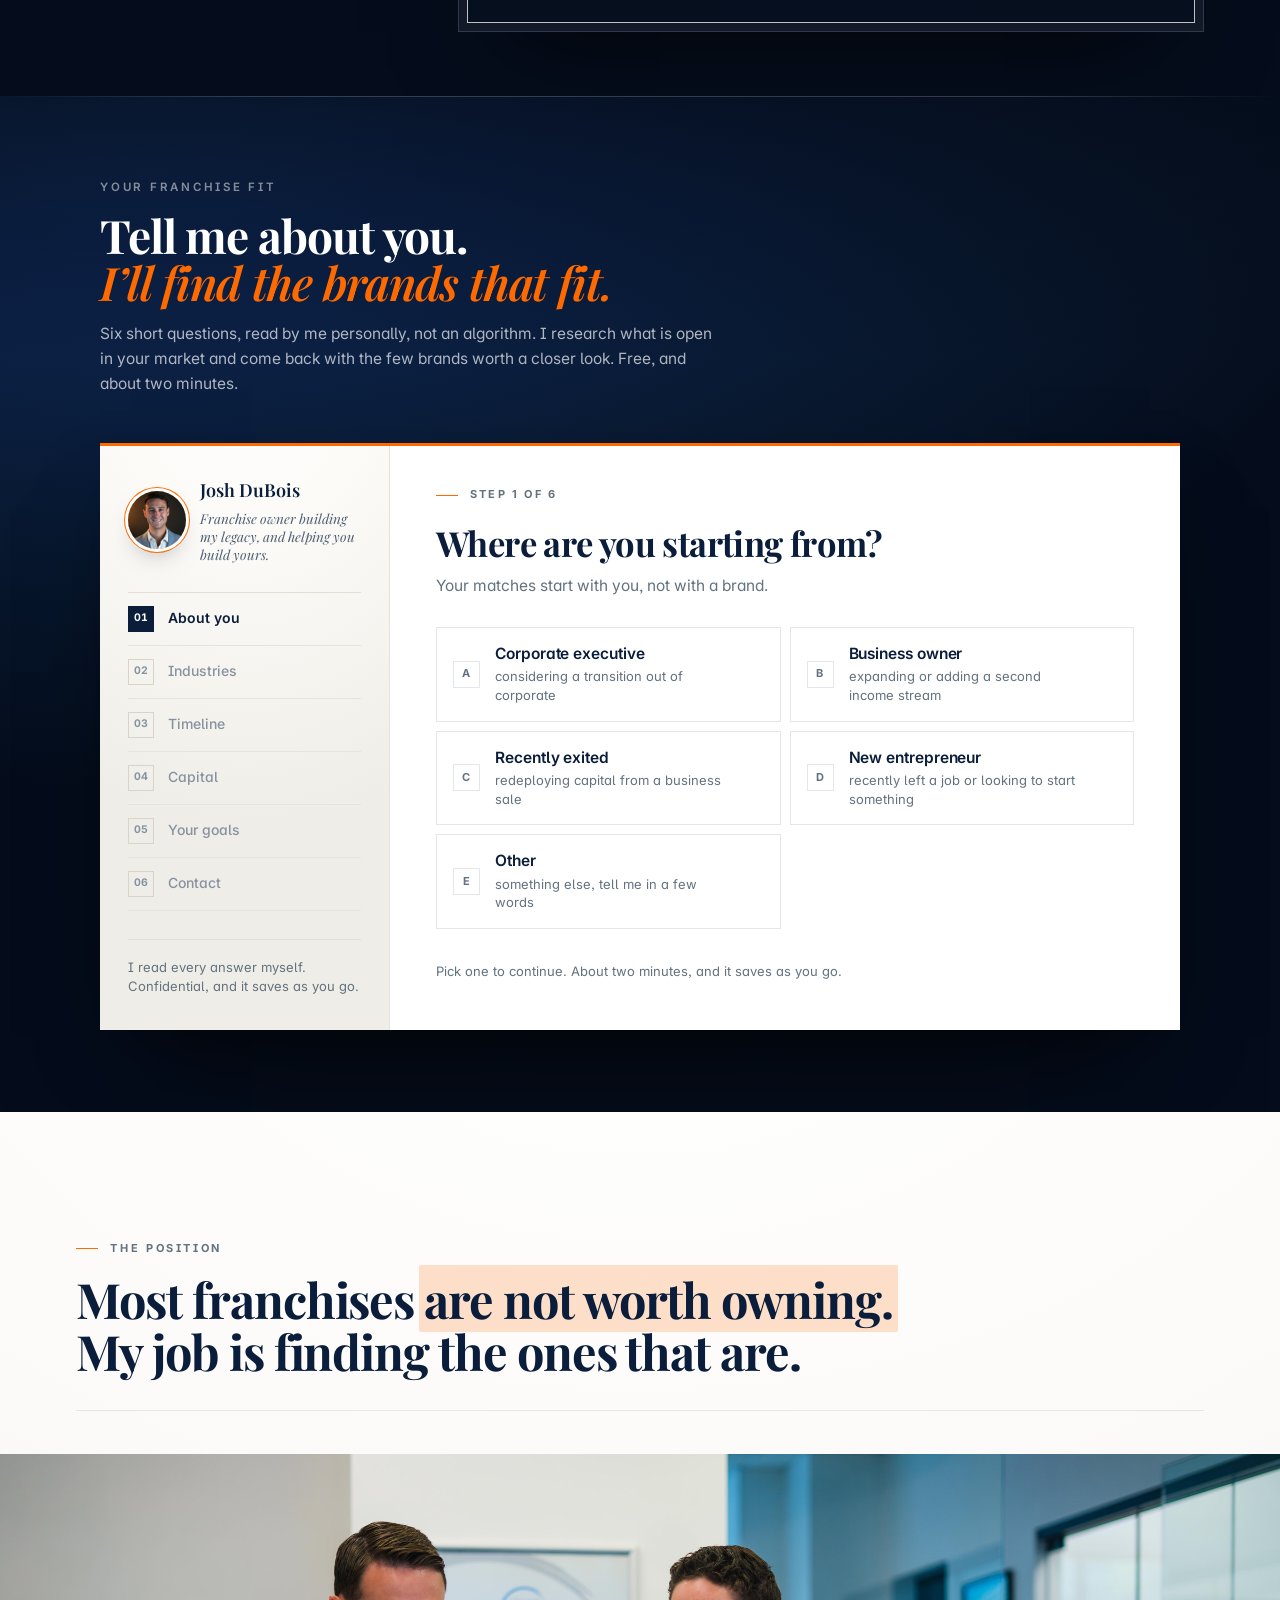
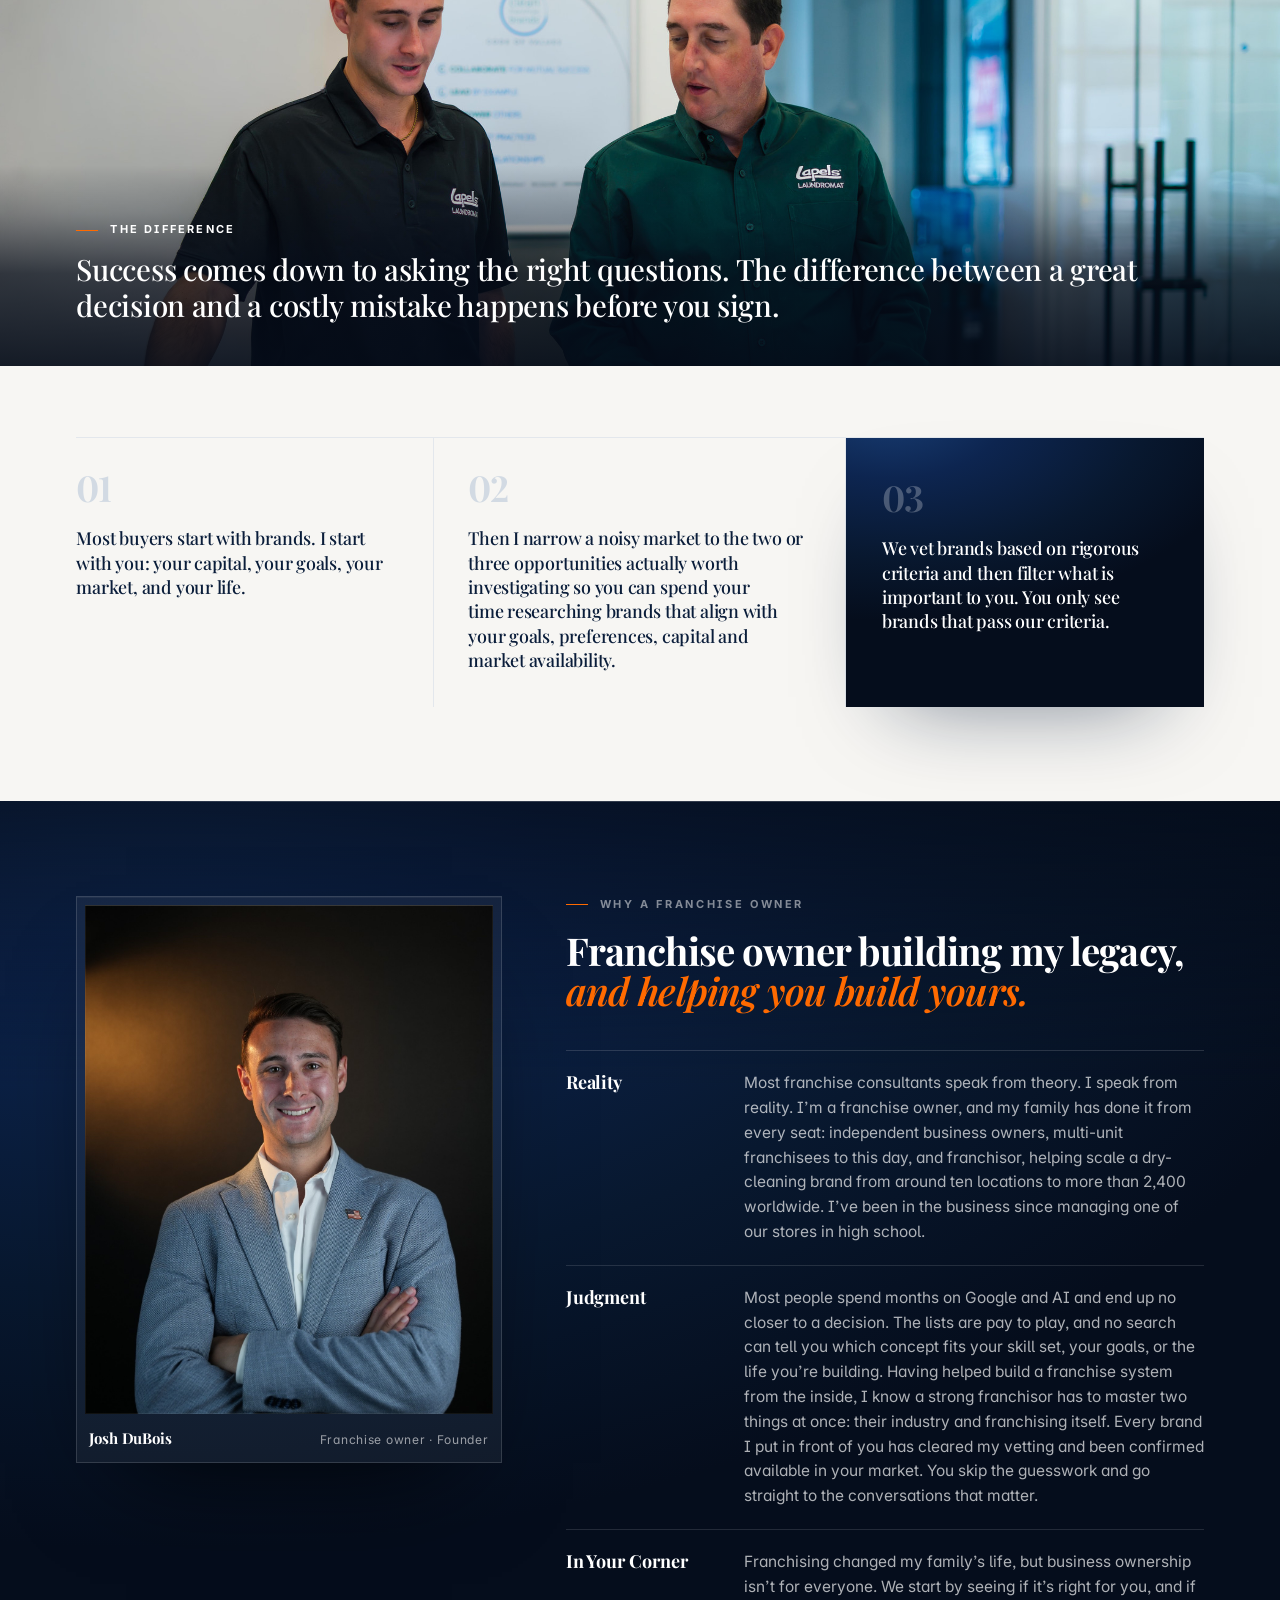
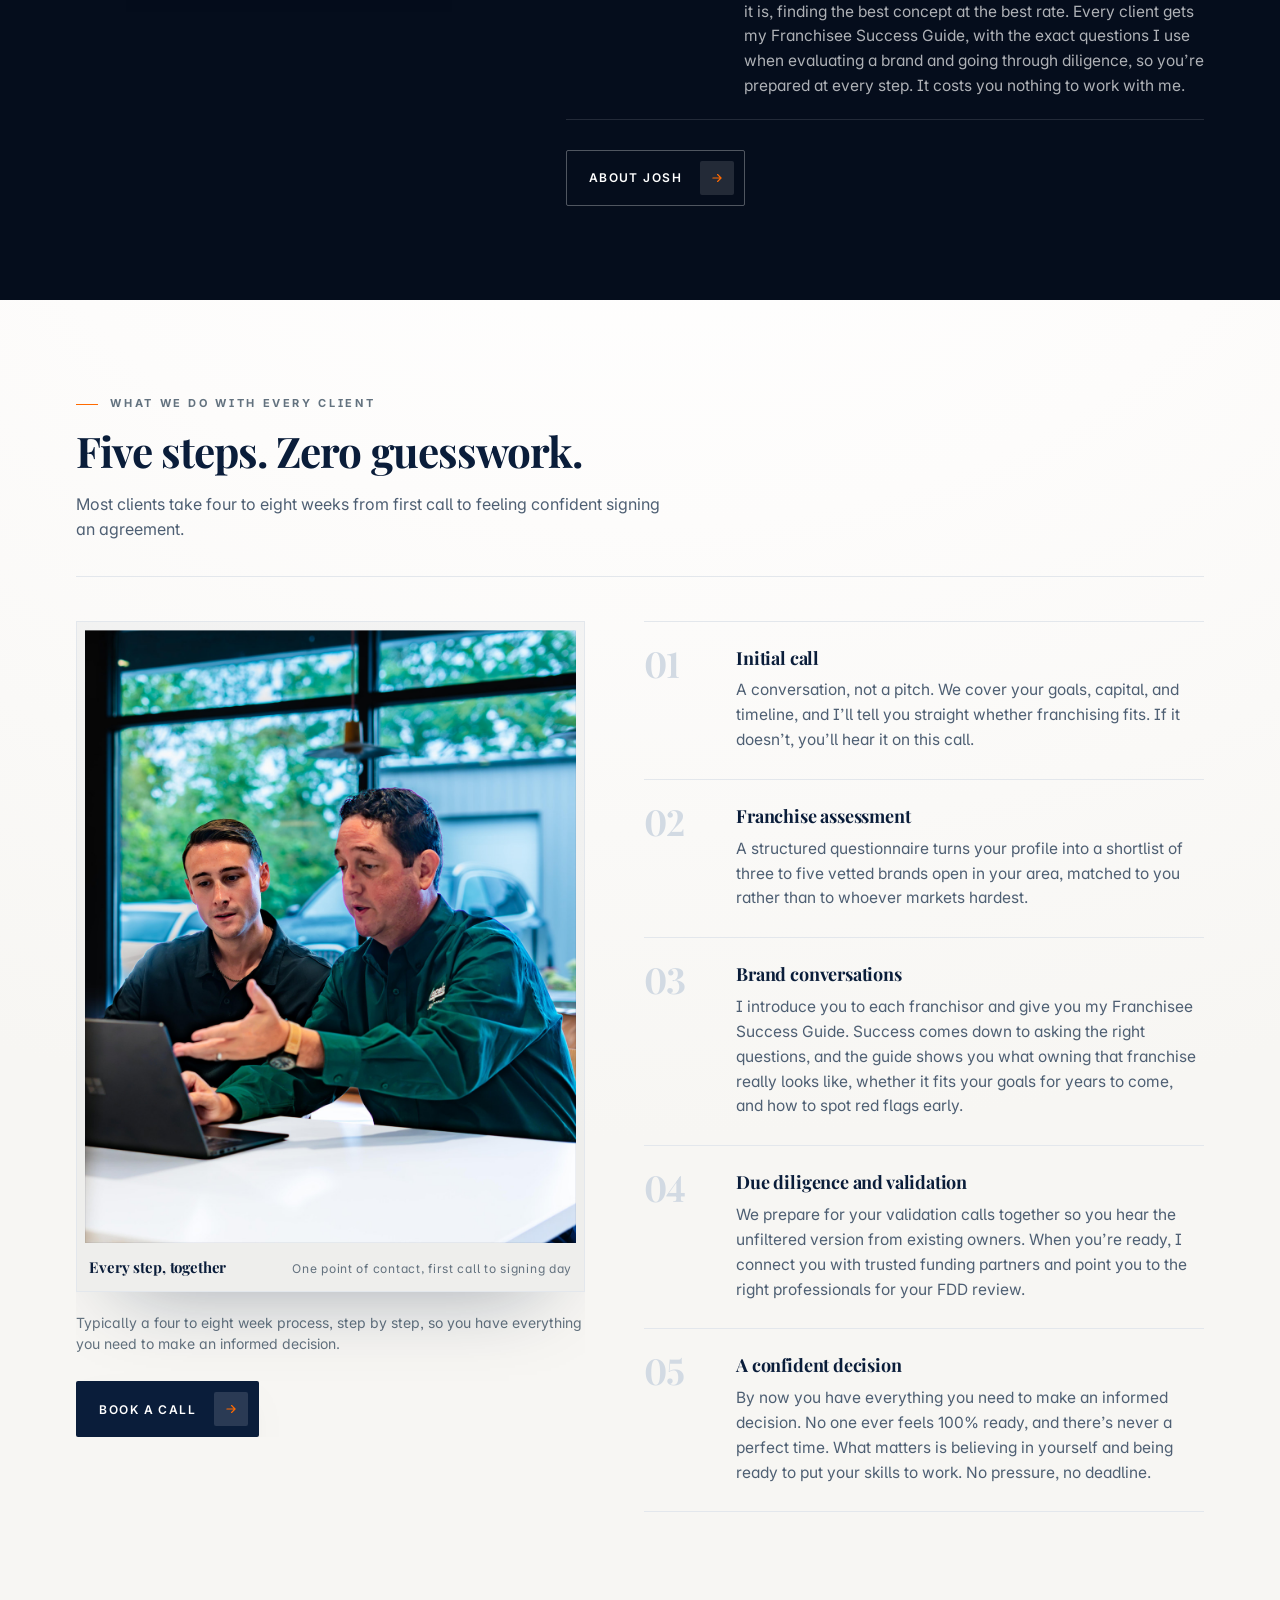
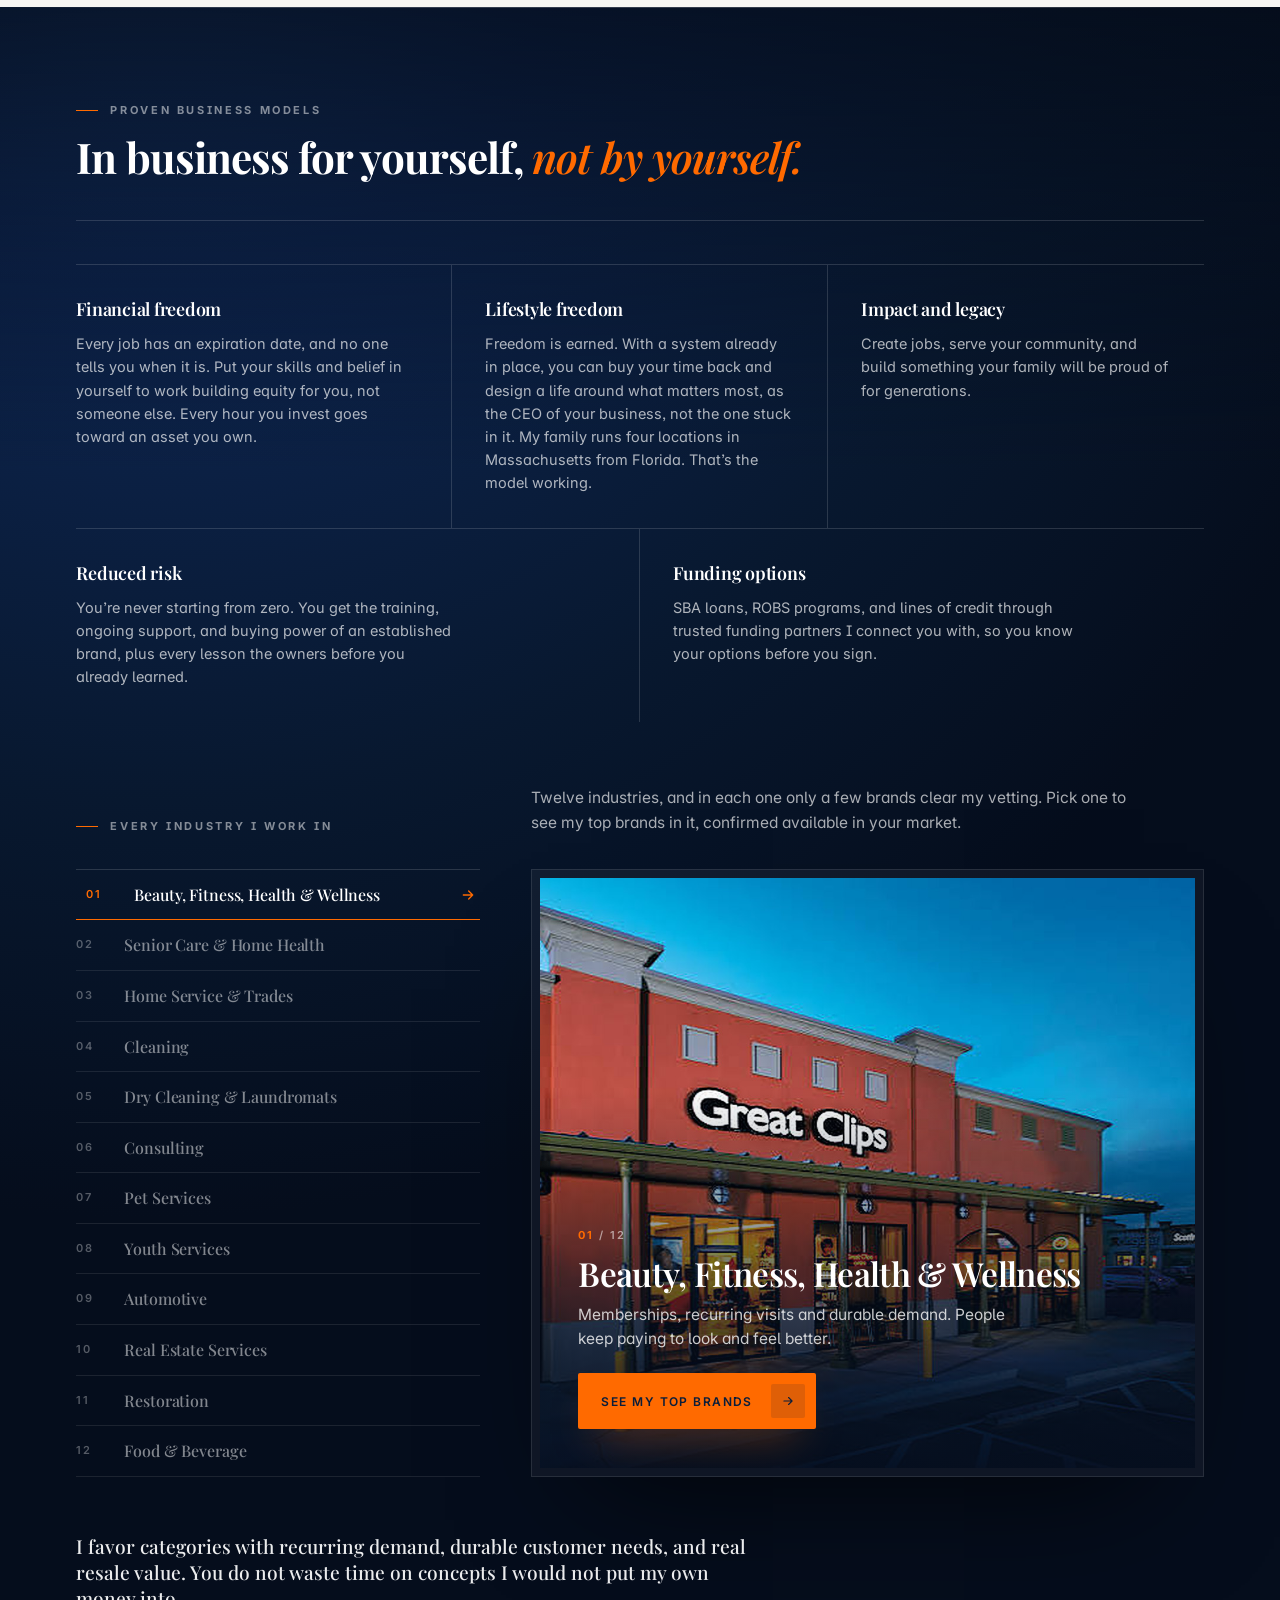
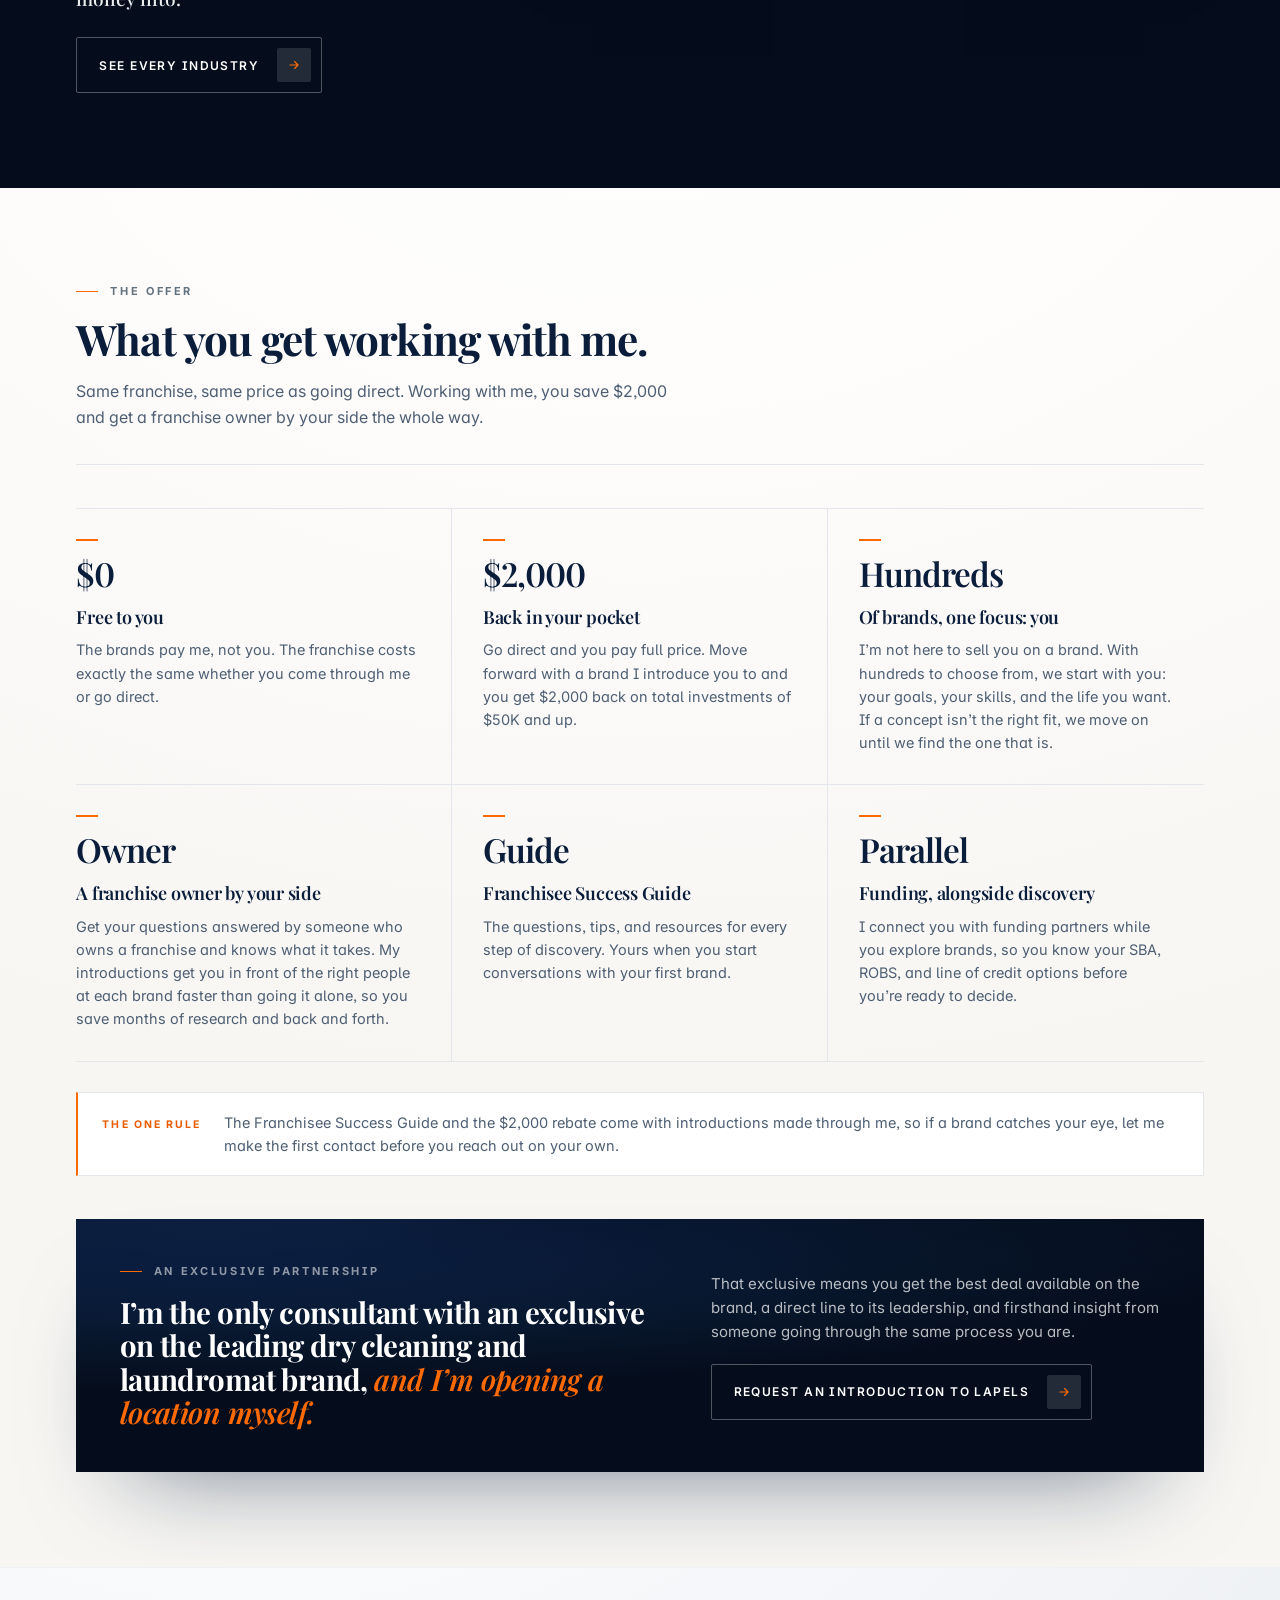
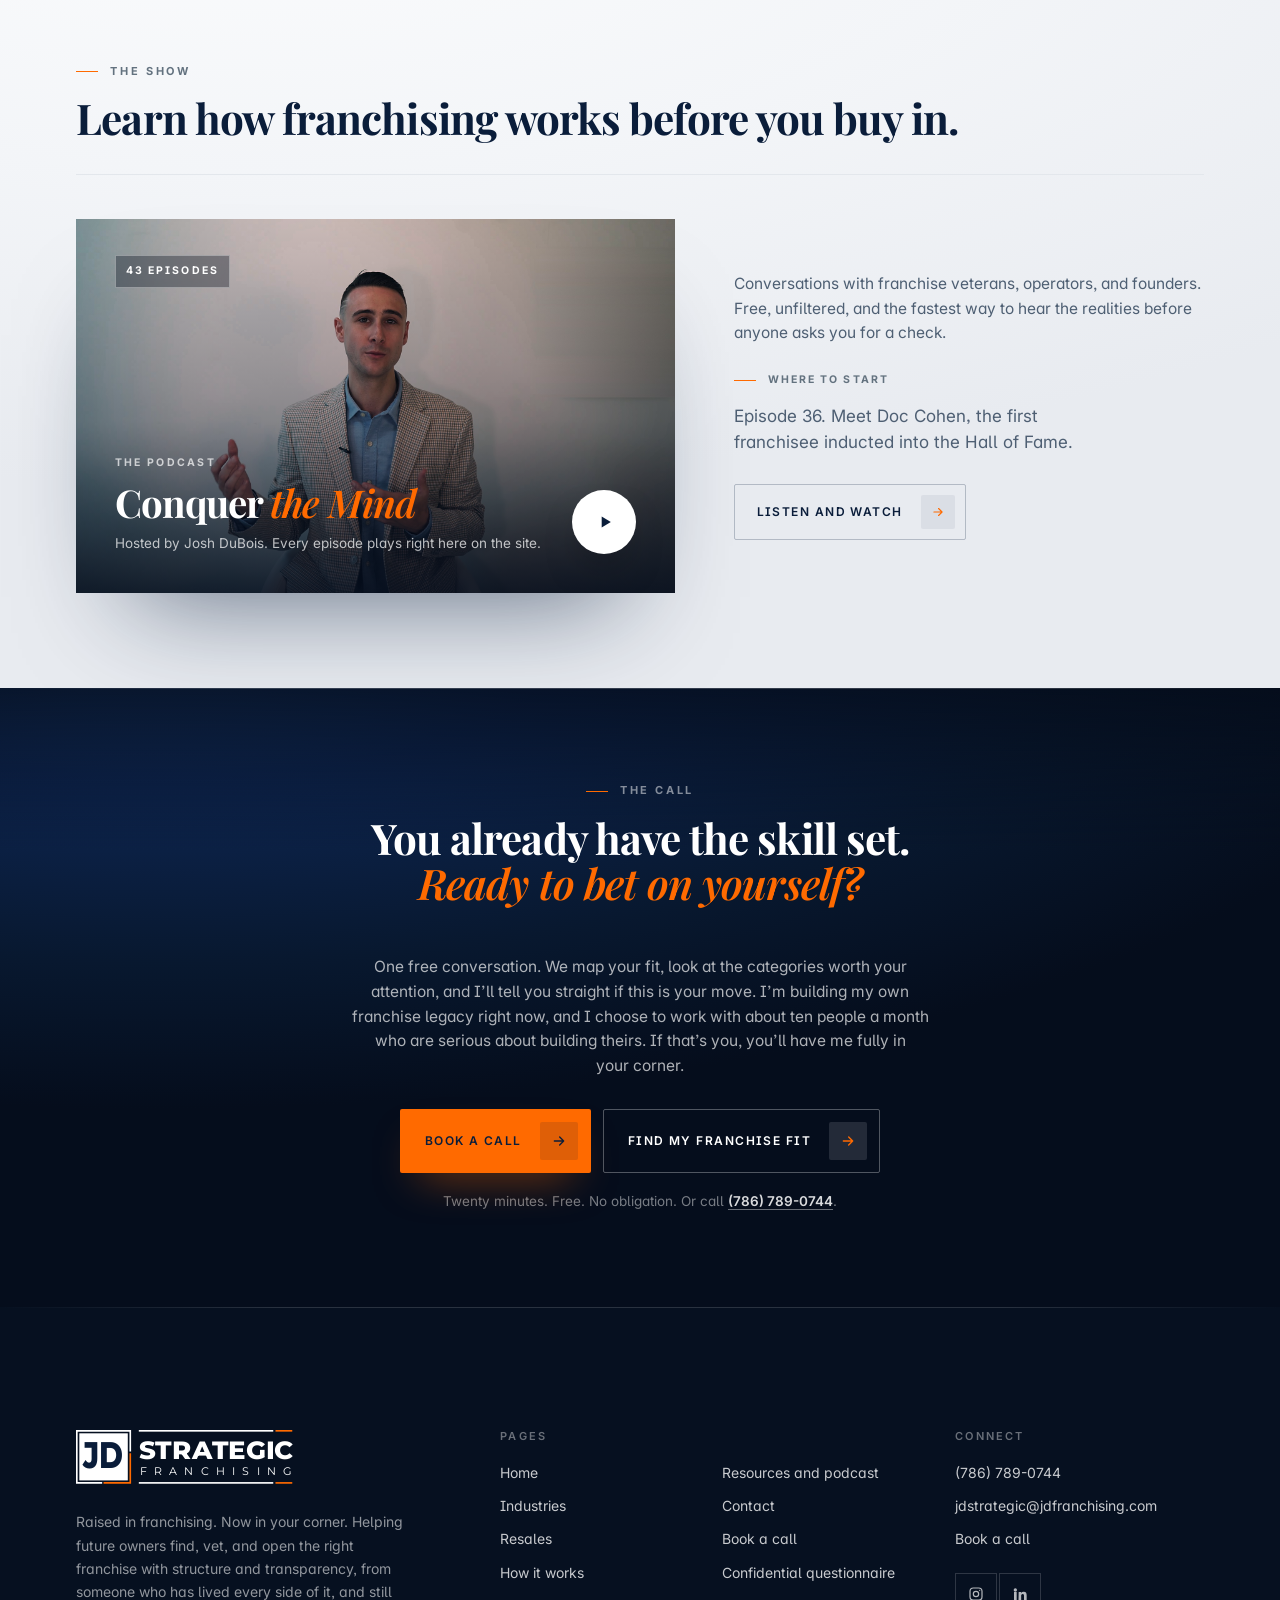
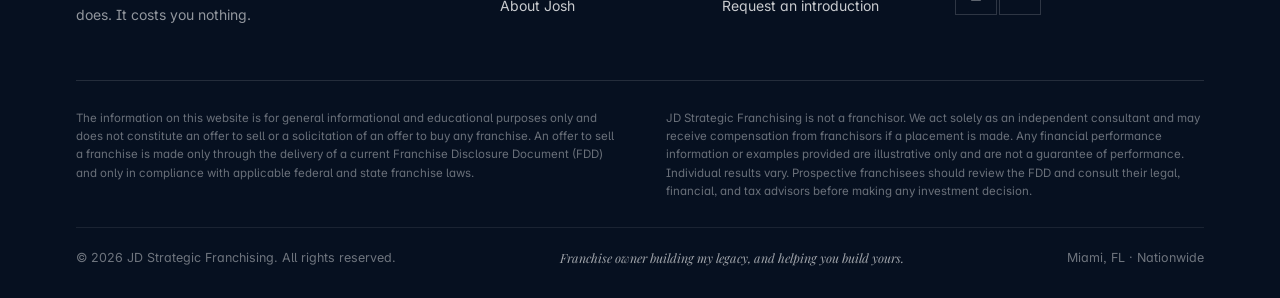
==== commit 168e39fd: "GHL chat widget and webhook payload summaries (already live) Co-Authored-By: Claude Opus 5.5 <norepl" ====
--- a/index.html
+++ b/index.html
@@ -276,5 +276,7 @@
   </div>
 </footer>
 <script src="assets/site.js"></script>
+<!-- GHL chat widget (2026-11-12) -->
+<script src="https://widgets.leadconnectorhq.com/loader.js" data-resources-url="https://widgets.leadconnectorhq.com/chat-widget/loader.js" data-widget-id="6af5c9ba8cb30d103837bfd6"></script>
 </body>
 </html>
